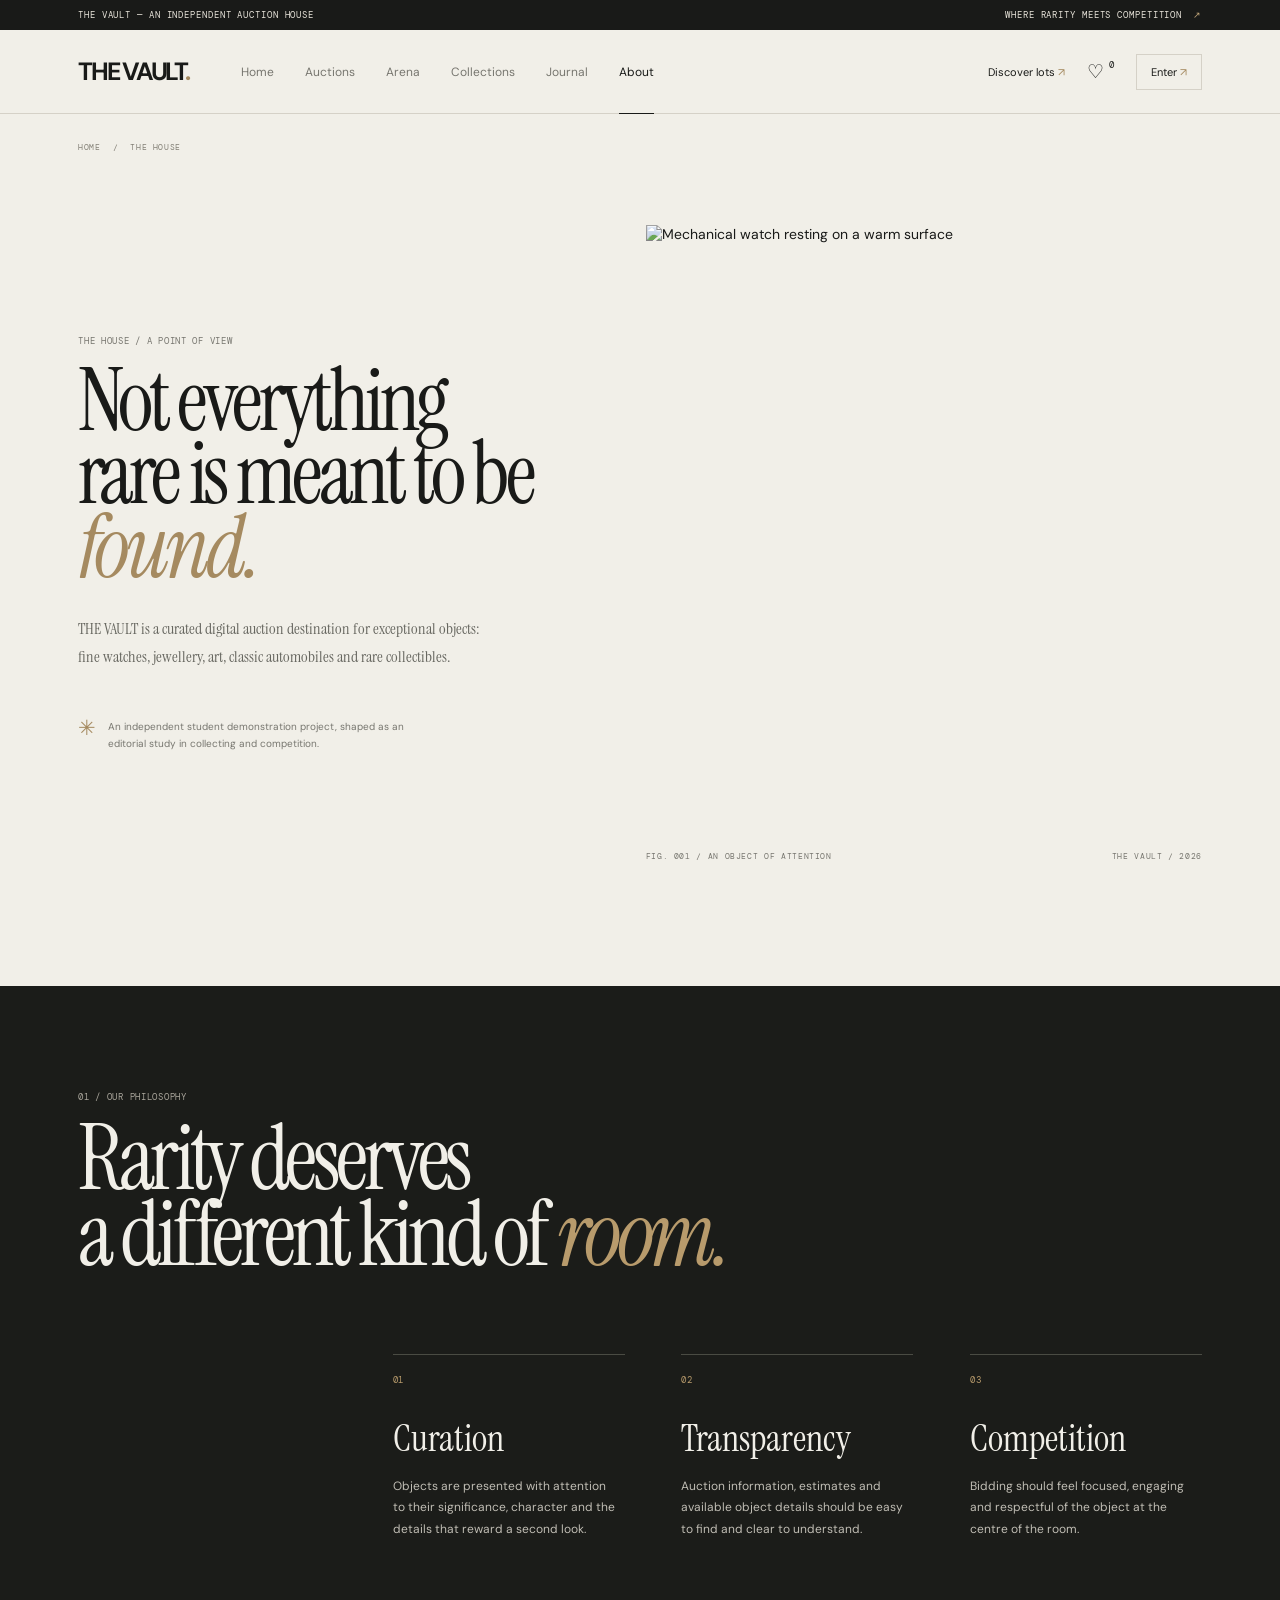
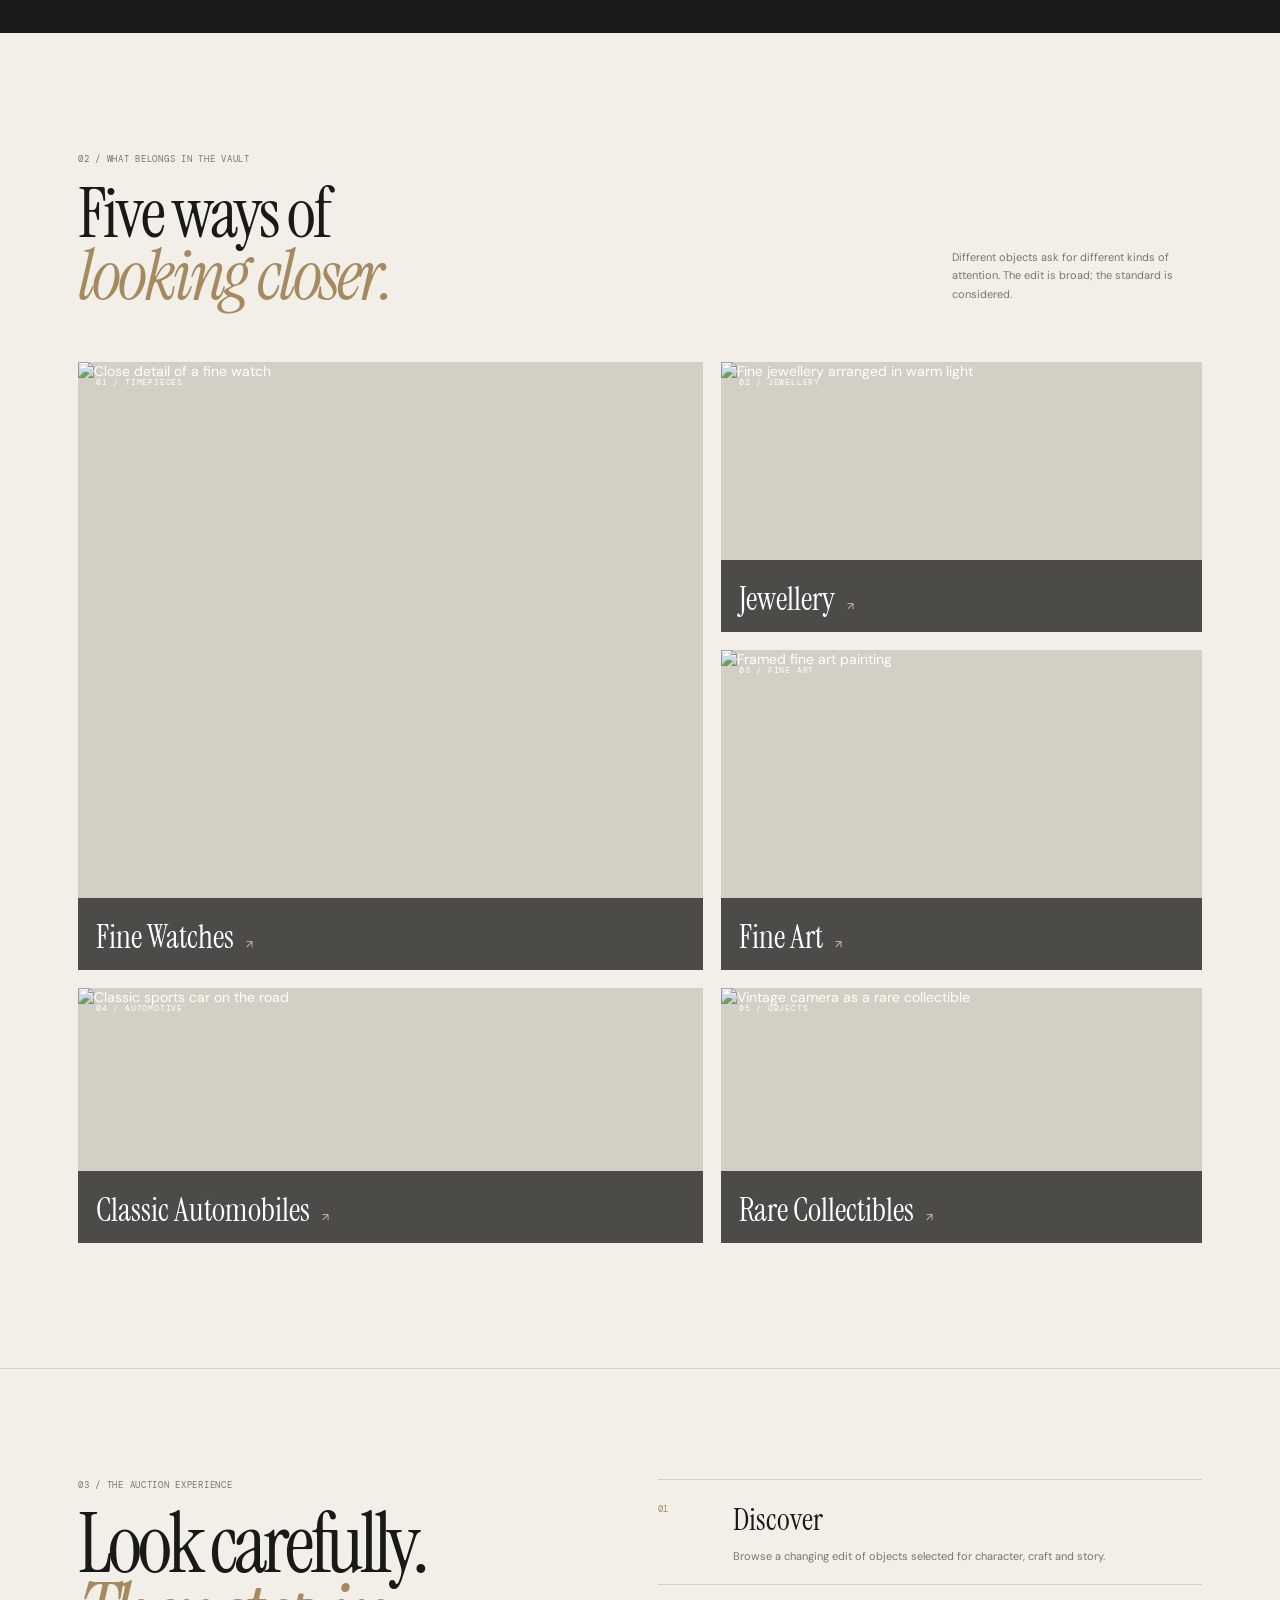
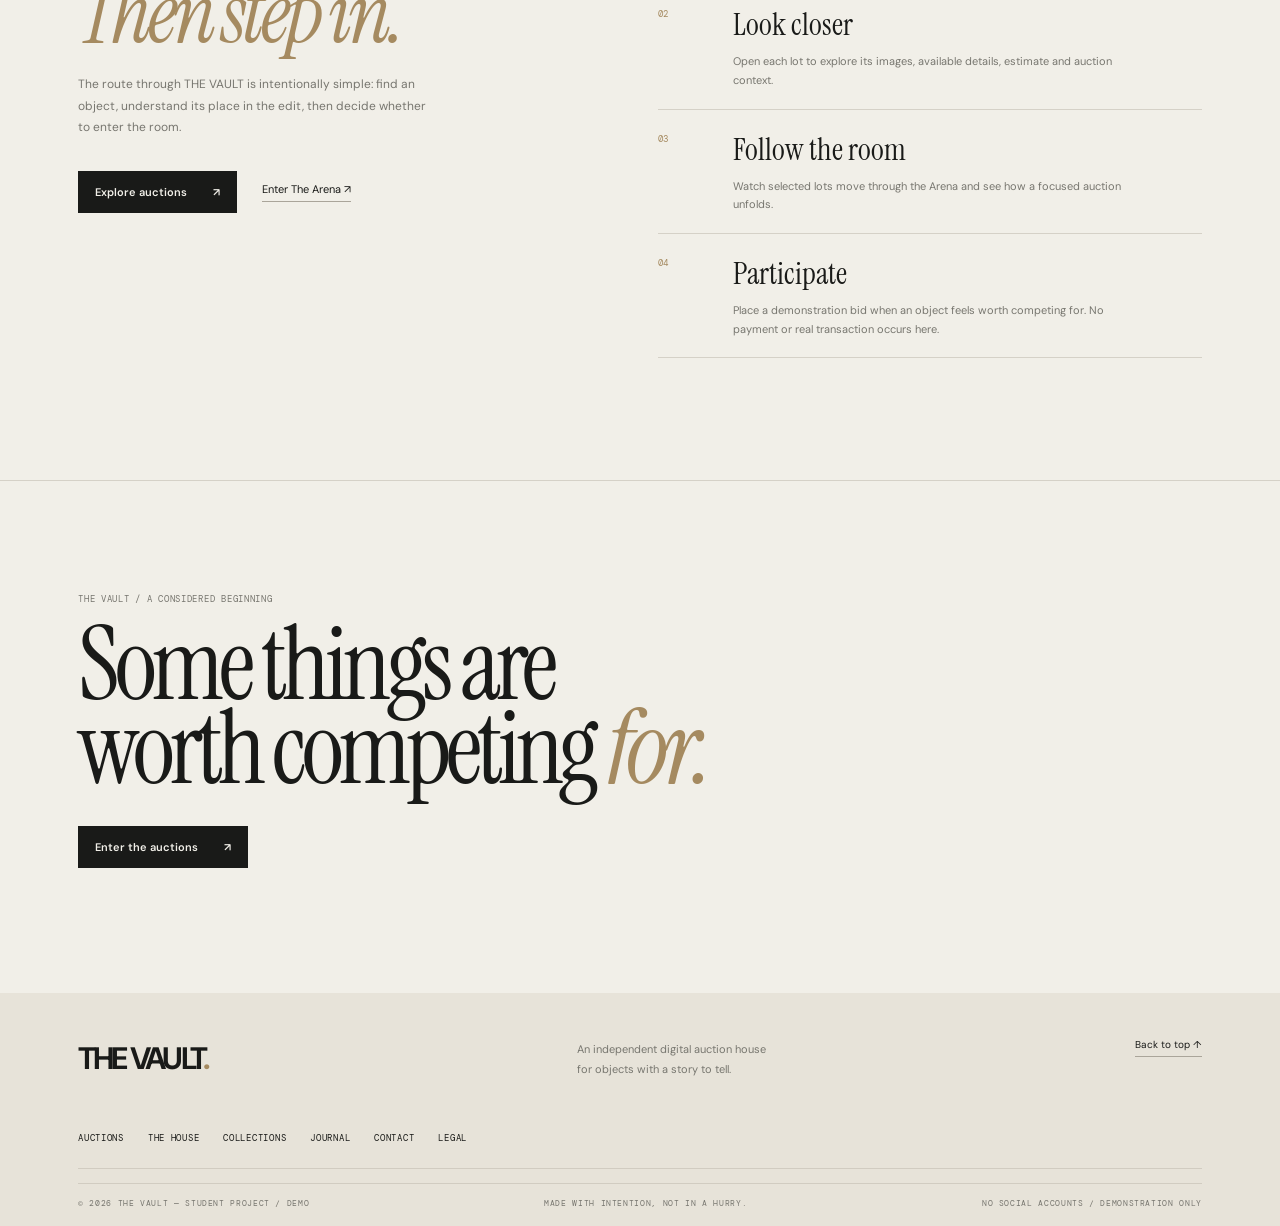
==== about.html @ ce463769 "fix: resolve liquid trail visibility, replace linear gradient with molten tangent hulls, remove rest" ====
<!doctype html>
<html lang="en">
<head>
  <meta charset="utf-8">
  <meta name="viewport" content="width=device-width, initial-scale=1">
  <meta name="theme-color" content="#f1efe8">
  <meta name="description" content="The House — the philosophy behind THE VAULT.">
  <title>The House — THE VAULT</title>
  <link rel="preconnect" href="https://fonts.googleapis.com">
  <link rel="preconnect" href="https://fonts.gstatic.com" crossorigin>
  <link href="https://fonts.googleapis.com/css2?family=DM+Mono:wght@400;500&family=DM+Sans:wght@400;500;600;700&family=Instrument+Serif:ital@0;1&display=swap" rel="stylesheet">
  <link rel="stylesheet" href="styles.css">
  <link rel="stylesheet" href="cursor-loader.css?v=2">
  <script defer src="cursor-loader.js?v=2"></script>
  <script defer src="https://cdn.jsdelivr.net/npm/@supabase/supabase-js@2.49.4/dist/umd/supabase.min.js"></script>
  <script defer src="supabase-config.js"></script>
  <script defer src="supabase-client.js"></script>
  <script defer src="app.js"></script>
</head>
<body data-page="about">
  <div class="announcement">
    <span>THE VAULT — AN INDEPENDENT AUCTION HOUSE</span>
    <span>WHERE RARITY MEETS COMPETITION <i>↗</i></span>
  </div>

  <header class="site-header">
    <a class="wordmark" href="index.html" aria-label="The Vault home">THE VAULT<span>.</span></a>
    <button class="mobile-menu-toggle" aria-label="Open navigation" aria-expanded="false">☰</button>
    <nav class="main-nav" aria-label="Main navigation">
      <a href="index.html">Home</a>
      <a href="explore.html">Auctions</a>
      <a href="arena.html">Arena</a>
      <a href="explore.html?category=Timepieces">Collections</a>
      <a href="journal.html">Journal</a>
      <a class="active" href="about.html">About</a>
    </nav>
    <div class="header-actions">
      <a class="text-link" href="explore.html">Discover lots <span>↗</span></a>
      <a class="icon-link watchlist-link" href="explore.html?saved=true" aria-label="Saved lots">♡ <span class="saved-count">0</span></a>
      <a class="account-link" href="#" data-demo-account>Enter <span>↗</span></a>
    </div>
  </header>

  <main class="about-main">
    <nav class="about-breadcrumb page-gutter" aria-label="Breadcrumb">
      <a href="index.html">HOME</a>
      <span>/</span>
      <span>THE HOUSE</span>
    </nav>

    <section class="about-introduction page-gutter">
      <div class="about-intro-copy">
        <p class="eyebrow">THE HOUSE / A POINT OF VIEW</p>
        <h1>Not everything rare is meant to be <em>found.</em></h1>
        <p class="about-lead">THE VAULT is a curated digital auction destination for exceptional objects: fine watches, jewellery, art, classic automobiles and rare collectibles.</p>
        <p class="about-small-note"><span>✳</span> An independent student demonstration project, shaped as an editorial study in collecting and competition.</p>
      </div>
      <figure class="about-intro-figure">
        <img src="https://images.unsplash.com/photo-1524592094714-0f0654e20314?auto=format&fit=crop&w=1400&q=88" alt="Mechanical watch resting on a warm surface">
        <figcaption>
          <span>FIG. 001 / AN OBJECT OF ATTENTION</span>
          <span>THE VAULT / 2026</span>
        </figcaption>
      </figure>
    </section>

    <section class="about-philosophy">
      <div class="about-philosophy-inner page-gutter">
        <p class="eyebrow light-eyebrow">01 / OUR PHILOSOPHY</p>
        <h2>Rarity deserves<br>a different kind of <em>room.</em></h2>
        <div class="about-principles">
          <article>
            <span>01</span>
            <h3>Curation</h3>
            <p>Objects are presented with attention to their significance, character and the details that reward a second look.</p>
          </article>
          <article>
            <span>02</span>
            <h3>Transparency</h3>
            <p>Auction information, estimates and available object details should be easy to find and clear to understand.</p>
          </article>
          <article>
            <span>03</span>
            <h3>Competition</h3>
            <p>Bidding should feel focused, engaging and respectful of the object at the centre of the room.</p>
          </article>
        </div>
      </div>
    </section>

    <section class="about-categories page-gutter">
      <div class="about-section-heading">
        <div>
          <p class="eyebrow">02 / WHAT BELONGS IN THE VAULT</p>
          <h2>Five ways of<br><em>looking closer.</em></h2>
        </div>
        <p>Different objects ask for different kinds of attention. The edit is broad; the standard is considered.</p>
      </div>
      <div class="about-category-grid">
        <a class="about-category about-category-watch" href="explore.html?category=Timepieces">
          <img src="https://images.unsplash.com/photo-1523170335258-f5ed11844a49?auto=format&fit=crop&w=1100&q=86" alt="Close detail of a fine watch">
          <span>01 / TIMEPIECES</span>
          <strong>Fine Watches <b>↗</b></strong>
        </a>
        <a class="about-category about-category-jewel" href="explore.html?category=Jewellery">
          <img src="https://images.unsplash.com/photo-1617038220319-276d3cfab638?auto=format&fit=crop&w=900&q=86" alt="Fine jewellery arranged in warm light">
          <span>02 / JEWELLERY</span>
          <strong>Jewellery <b>↗</b></strong>
        </a>
        <a class="about-category about-category-art" href="explore.html?category=Fine%20Art">
          <img src="https://images.unsplash.com/photo-1579783902614-a3fb3927b6a5?auto=format&fit=crop&w=1100&q=86" alt="Framed fine art painting">
          <span>03 / FINE ART</span>
          <strong>Fine Art <b>↗</b></strong>
        </a>
        <a class="about-category about-category-car" href="explore.html?category=Automotive">
          <img src="https://images.unsplash.com/photo-1503376780353-7e6692767b70?auto=format&fit=crop&w=1200&q=86" alt="Classic sports car on the road">
          <span>04 / AUTOMOTIVE</span>
          <strong>Classic Automobiles <b>↗</b></strong>
        </a>
        <a class="about-category about-category-collectibles" href="explore.html">
          <img src="https://images.unsplash.com/photo-1516035069371-29a1b244cc32?auto=format&fit=crop&w=1000&q=86" alt="Vintage camera as a rare collectible">
          <span>05 / OBJECTS</span>
          <strong>Rare Collectibles <b>↗</b></strong>
        </a>
      </div>
    </section>

    <section class="about-experience page-gutter">
      <div class="about-experience-intro">
        <p class="eyebrow">03 / THE AUCTION EXPERIENCE</p>
        <h2>Look carefully.<br><em>Then step in.</em></h2>
        <p>The route through THE VAULT is intentionally simple: find an object, understand its place in the edit, then decide whether to enter the room.</p>
        <div class="about-experience-links">
          <a class="button button-dark" href="explore.html">Explore auctions <span>↗</span></a>
          <a class="underlined-link" href="arena.html">Enter The Arena ↗</a>
        </div>
      </div>
      <div class="about-steps">
        <article>
          <span>01</span>
          <div>
            <h3>Discover</h3>
            <p>Browse a changing edit of objects selected for character, craft and story.</p>
          </div>
        </article>
        <article>
          <span>02</span>
          <div>
            <h3>Look closer</h3>
            <p>Open each lot to explore its images, available details, estimate and auction context.</p>
          </div>
        </article>
        <article>
          <span>03</span>
          <div>
            <h3>Follow the room</h3>
            <p>Watch selected lots move through the Arena and see how a focused auction unfolds.</p>
          </div>
        </article>
        <article>
          <span>04</span>
          <div>
            <h3>Participate</h3>
            <p>Place a demonstration bid when an object feels worth competing for. No payment or real transaction occurs here.</p>
          </div>
        </article>
      </div>
    </section>

    <section class="about-closing page-gutter">
      <p class="eyebrow">THE VAULT / A CONSIDERED BEGINNING</p>
      <h2>Some things are<br>worth competing <em>for.</em></h2>
      <a class="button button-dark" href="explore.html">Enter the auctions <span>↗</span></a>
    </section>
  </main>

  <footer class="site-footer page-gutter">
    <div class="footer-top">
      <a class="wordmark footer-wordmark" href="index.html">THE VAULT<span>.</span></a>
      <p>An independent digital auction house<br>for objects with a story to tell.</p>
      <a class="back-top" href="#top">Back to top ↑</a>
    </div>
    <div class="footer-links">
      <a href="explore.html">AUCTIONS</a>
      <a href="about.html">THE HOUSE</a>
      <a href="explore.html?category=Timepieces">COLLECTIONS</a>
      <a href="journal.html">JOURNAL</a>
      <a href="contact.html">CONTACT</a>
      <a href="#">LEGAL</a>
    </div>
    <div class="footer-bottom">
      <span>© 2026 THE VAULT — STUDENT PROJECT / DEMO</span>
      <span>MADE WITH INTENTION, NOT IN A HURRY.</span>
      <span>NO SOCIAL ACCOUNTS / DEMONSTRATION ONLY</span>
    </div>
  </footer>
</body>
</html>
---- styles.css ----
:root {
  --paper: #f1efe8;
  --paper-deep: #e8e4da;
  --ink: #191a18;
  --muted: #77766f;
  --line: #d5d1c7;
  --brass: #a58a60;
  --stone: #d6d0c4;
  --dark: #1b1c19;
  --serif: 'Instrument Serif',Georgia,serif;
  --sans: 'DM Sans',Arial,sans-serif;
  --mono: 'DM Mono',monospace;
  --gutter: clamp(22px,6.1vw,96px);
}

* {
  box-sizing: border-box;
}

html {
  scroll-behavior: smooth;
}

body {
  margin: 0;
  background: var(--paper);
  color: var(--ink);
  font-family: var(--sans);
  font-size: 14px;
  -webkit-font-smoothing: antialiased;
}

a {
  color: inherit;
  text-decoration: none;
}

button, input, select {
  font: inherit;
}

button {
  cursor: pointer;
}

.page-gutter {
  padding-left: var(--gutter);
  padding-right: var(--gutter);
}

.announcement {
  height: 30px;
  padding: 0 var(--gutter);
  display: flex;
  align-items: center;
  justify-content: space-between;
  background: var(--ink);
  color: #e8e4da;
  font: 9px var(--mono);
  letter-spacing: .1em;
}

.announcement i {
  font-style: normal;
  color: #c2a77a;
  margin-left: 5px;
}

.site-header {
  height: 84px;
  padding: 0 var(--gutter);
  display: flex;
  align-items: center;
  border-bottom: 1px solid var(--line);
  gap: 52px;
  position: relative;
  z-index: 5;
  background: var(--paper);
}

.wordmark {
  font-size: 25px;
  font-weight: 700;
  letter-spacing: -.09em;
  white-space: nowrap;
}

.wordmark span {
  color: var(--brass);
}

.main-nav {
  display: flex;
  gap: 31px;
  align-items: center;
  height: 100%;
  margin-right: auto;
}

.main-nav a {
  font-size: 12px;
  color: #77766f;
  position: relative;
}

.main-nav a:hover, .main-nav a.active {
  color: var(--ink);
}

.main-nav a.active:after {
  content: "";
  position: absolute;
  bottom: -34px;
  left: 0;
  width: 100%;
  height: 1px;
  background: var(--ink);
}

.header-actions {
  display: flex;
  align-items: center;
  gap: 22px;
  font-size: 11px;
}

.text-link span, .account-link span {
  color: var(--brass);
}

.icon-link {
  font-size: 19px;
  white-space: nowrap;
}

.saved-count {
  font: 9px var(--mono);
  vertical-align: top;
}

.account-link {
  padding: 10px 14px;
  border: 1px solid var(--line);
}

.mobile-menu-toggle {
  display: none;
  background: none;
  border: 0;
  font-size: 21px;
}

.eyebrow, .intro-meta, .hero-caption, .hero-bottom-rule, .image-index, .lot-number, .lot-category, .lot-card-foot, .department-number, .arena-topline, .arena-bottomline, .arena-visual-caption, .footer-bottom, .breadcrumb, .explore-note, .filter-chip, .results-line, .sort-select, .lot-estimate>span, .bid-panel-top, .current-bid-label, .bid-stats span, .bid-input-label, .bid-terms, .history-heading>span, .lot-facts span, .gallery-thumbs>span, .disclaimer {
  font: 9px var(--mono);
  letter-spacing: .08em;
}

.eyebrow {
  color: #77766f;
  margin: 0 0 18px;
}

.eyebrow-line {
  display: inline-block;
  width: 26px;
  height: 1px;
  background: var(--brass);
  vertical-align: middle;
  margin-right: 9px;
}

.home-intro {
  padding-top: 26px;
}

.intro-meta {
  display: flex;
  justify-content: space-between;
  color: #77766f;
  padding-bottom: 20px;
  border-bottom: 1px solid var(--line);
}

.hero-grid {
  display: grid;
  grid-template-columns: 1fr 1fr;
  gap: clamp(30px,7vw,112px);
  padding: 57px 5.5% 52px 4.5%;
  align-items: center;
}

.hero-copy {
  max-width: 520px;
}

.hero-copy h1, .explore-heading h1, .lot-sidebar h1 {
  font: normal clamp(64px,7.2vw,108px)/.86 var(--serif);
  letter-spacing: -.045em;
  margin: 0 0 29px;
}

.hero-copy h1 em, .section-heading h2 em, .manifesto-inner h2 em, .arena-content h2 em, .explore-heading h1 em, .lot-sidebar h1 em, .lot-story h2 em {
  font-weight: normal;
  color: var(--brass);
}

.hero-description {
  max-width: 360px;
  color: #676760;
  font-size: 14px;
  line-height: 1.8;
  margin: 0 0 27px;
}

.hero-ctas {
  display: flex;
  align-items: center;
  gap: 24px;
  flex-wrap: wrap;
}

.button {
  display: inline-flex;
  align-items: center;
  justify-content: space-between;
  gap: 26px;
  padding: 14px 17px;
  border: 0;
  font-size: 11px;
  font-weight: 600;
  transition: background .2s,transform .2s;
}

.button:hover {
  transform: translateY(-2px);
}

.button-dark {
  background: var(--ink);
  color: var(--paper);
}

.button-dark:hover {
  background: #343630;
}

.button-light {
  background: var(--paper);
  color: var(--ink);
}

.button-brass {
  background: var(--brass);
  color: #fff;
}

.button-brass:hover {
  background: #8f754e;
}

.underlined-link {
  font-size: 11px;
  border-bottom: 1px solid #aaa59a;
  padding-bottom: 5px;
}

.hero-footnote {
  display: flex;
  gap: 12px;
  align-items: center;
  margin-top: 70px;
  font-size: 10px;
  line-height: 1.6;
  color: #77766f;
}

.asterisk {
  font-size: 26px;
  color: var(--brass);
}

.hero-artwork {
  position: relative;
  max-width: 480px;
  margin-left: auto;
  width: 100%;
}

.hero-image-wrap {
  height: clamp(380px,43vw,590px);
  position: relative;
  background: #d4cfc3;
  overflow: hidden;
}

.hero-image-wrap img {
  width: 100%;
  height: 100%;
  object-fit: cover;
  object-position: center 53%;
  filter: saturate(.76);
}

.image-index {
  position: absolute;
  left: 15px;
  top: 15px;
  background: var(--paper);
  padding: 8px 10px;
}

.hero-caption {
  display: flex;
  justify-content: space-between;
  padding-top: 12px;
  color: #77766f;
}

.hero-side-note {
  position: absolute;
  right: -36px;
  top: 40%;
  writing-mode: vertical-rl;
  transform: rotate(180deg);
  font: 8px var(--mono);
  letter-spacing: .12em;
  color: #858279;
}

.hero-bottom-rule {
  border-top: 1px solid var(--line);
  padding: 13px 0 17px;
  display: flex;
  justify-content: space-between;
  color: #77766f;
}

.ticker {
  background: #e6e2d8;
  overflow: hidden;
  height: 48px;
  display: flex;
  align-items: center;
  border-top: 1px solid #ded9ce;
  border-bottom: 1px solid #ded9ce;
}

.ticker-track {
  display: flex;
  align-items: center;
  justify-content: space-around;
  gap: 38px;
  min-width: 100%;
  white-space: nowrap;
  font: 10px var(--mono);
  letter-spacing: .13em;
}

.ticker-track b {
  color: var(--brass);
  font-weight: 400;
}

.selected-section {
  padding-top: 112px;
  padding-bottom: 125px;
}

.section-heading {
  display: flex;
  align-items: end;
  justify-content: space-between;
  gap: 30px;
}

.section-heading h2, .departments-section h2, .journal-section h2 {
  font: normal clamp(45px,5vw,68px)/.95 var(--serif);
  letter-spacing: -.035em;
  margin: 0;
}

.section-heading .underlined-link {
  margin-bottom: 8px;
}

.section-intro {
  color: #77766f;
  line-height: 1.7;
  margin: 20px 0 45px;
  max-width: 420px;
}

.selected-grid {
  display: grid;
  grid-template-columns: 1.12fr .88fr;
  column-gap: 8%;
  row-gap: 65px;
  align-items: start;
}

.lot-card {
  min-width: 0;
}

.lot-card-large {
  grid-row: span 2;
}

.lot-image {
  display: block;
  position: relative;
  overflow: hidden;
  background: #ddd8ce;
}

.lot-image img {
  display: block;
  width: 100%;
  height: 100%;
  aspect-ratio: 1.32/1;
  object-fit: cover;
  filter: saturate(.79);
  transition: transform .55s cubic-bezier(.2,.7,.2,1);
}

.lot-card-large .lot-image img {
  aspect-ratio: 1.08/1;
}

.lot-card .tall-image img {
  aspect-ratio: 1.35/1;
}

.lot-image:hover img {
  transform: scale(1.035);
}

.lot-number {
  position: absolute;
  top: 14px;
  left: 14px;
  background: var(--paper);
  padding: 8px 10px;
}

.lot-save {
  position: absolute;
  right: 14px;
  top: 12px;
  color: var(--ink);
  background: var(--paper);
  border: 0;
  width: 31px;
  height: 31px;
  display: grid;
  place-items: center;
  font-size: 19px;
  cursor: pointer;
}

.lot-save.saved, .save-detail.saved {
  color: #9c654f;
}

.lot-info {
  display: flex;
  justify-content: space-between;
  gap: 14px;
  padding-top: 17px;
}

.lot-category {
  color: #807e75;
  margin: 0 0 8px;
}

.lot-info h3 {
  font: normal clamp(23px,2.5vw,31px)/1 var(--serif);
  margin: 0;
}

.lot-price {
  text-align: right;
  white-space: nowrap;
  align-self: end;
}

.lot-price span {
  display: block;
  font: 9px var(--mono);
  color: #817e75;
  margin-bottom: 6px;
}

.lot-price strong {
  font-size: 13px;
  font-weight: 600;
}

.lot-card-foot {
  display: flex;
  justify-content: space-between;
  border-top: 1px solid var(--line);
  padding-top: 12px;
  margin-top: 16px;
  color: #77766f;
  font-size: 8px;
}

.lot-card-foot a {
  color: var(--ink);
}

.offset-card {
  margin-top: 6px;
}

.manifesto-section {
  background: var(--dark);
  color: var(--paper);
  padding: 100px 0 85px;
}

.manifesto-inner {
  max-width: 100%;
}

.light-eyebrow {
  color: #aaa69c;
}

.manifesto-inner h2 {
  font: normal clamp(62px,8.4vw,118px)/.83 var(--serif);
  letter-spacing: -.04em;
  margin: 0;
}

.manifesto-inner h2 em {
  color: #b89b6c;
}

.manifesto-bottom {
  display: flex;
  justify-content: space-between;
  align-items: end;
  margin-top: 65px;
  padding-left: 38%;
  gap: 40px;
}

.manifesto-bottom p {
  max-width: 390px;
  color: #c0bdb4;
  font-size: 13px;
  line-height: 1.8;
  margin: 0;
}

.manifesto-bottom span {
  font: 8px var(--mono);
  color: #89877f;
  letter-spacing: .1em;
}

.departments-section {
  padding-top: 115px;
  padding-bottom: 120px;
}

.heading-aside {
  font-size: 11px;
  line-height: 1.7;
  color: #77766f;
}

.department-grid {
  display: grid;
  grid-template-columns: 1.2fr .8fr;
  gap: 18px;
  margin-top: 44px;
}

.department {
  height: 300px;
  position: relative;
  display: block;
  overflow: hidden;
  background: #d4cfc4;
}

.department-wide {
  height: 385px;
}

.department img {
  width: 100%;
  height: 100%;
  object-fit: cover;
  filter: saturate(.68);
  transition: transform .5s;
}

.department:hover img {
  transform: scale(1.04);
}

.department:after {
  content: "";
  position: absolute;
  inset: 45% 0 0;
  background: linear-gradient(transparent,rgba(0,0,0,.48));
}

.department-number {
  position: absolute;
  z-index: 1;
  top: 15px;
  left: 17px;
  color: #fff;
}

.department-label {
  position: absolute;
  z-index: 1;
  bottom: 17px;
  left: 19px;
  color: white;
  font: normal 34px var(--serif);
}

.department-label b {
  font: 14px var(--sans);
  margin-left: 10px;
}

.arena-banner {
  padding-bottom: 115px;
}

.arena-panel {
  background: #1b1c19;
  color: var(--paper);
  padding: 25px 4.5% 18px;
}

.arena-topline, .arena-bottomline {
  display: flex;
  justify-content: space-between;
  color: #b7b3a9;
  font-size: 8px;
}

.live-dot {
  display: inline-block;
  width: 6px;
  height: 6px;
  border-radius: 50%;
  background: #8eaa82;
  margin-right: 7px;
  vertical-align: 1px;
  box-shadow: 0 0 0 3px rgba(142,170,130,.12);
}

.arena-content {
  display: grid;
  grid-template-columns: .85fr 1.15fr;
  gap: 8%;
  align-items: center;
  padding: 58px 4% 52px;
}

.arena-content h2 {
  font: normal clamp(62px,7.4vw,100px)/.82 var(--serif);
  margin: 0 0 20px;
}

.arena-content h2 em {
  color: #b89b6c;
}

.arena-content p:not(.eyebrow) {
  color: #bdb9b0;
  max-width: 300px;
  font-size: 12px;
  line-height: 1.8;
  margin-bottom: 25px;
}

.arena-visual {
  max-width: 470px;
  margin-left: auto;
  width: 100%;
}

.arena-visual img {
  width: 100%;
  height: 340px;
  object-fit: cover;
  filter: saturate(.65);
}

.arena-visual-caption {
  display: flex;
  justify-content: space-between;
  color: #aaa69c;
  padding-top: 10px;
}

.arena-bottomline {
  border-top: 1px solid #41413b;
  padding-top: 14px;
}

.journal-section {
  padding-bottom: 120px;
}

.journal-grid {
  display: grid;
  grid-template-columns: 1.1fr .9fr;
  gap: 8%;
  margin-top: 43px;
}

.journal-card img {
  width: 100%;
  height: 270px;
  object-fit: cover;
  filter: saturate(.65);
}

.journal-card h3 {
  font: normal 31px/1.08 var(--serif);
  max-width: 390px;
  margin: 0 0 17px;
}

.journal-card>a {
  font-size: 10px;
  border-bottom: 1px solid var(--line);
  padding-bottom: 5px;
}

.journal-card-text {
  background: #e6e2d8;
  padding: 35px;
  display: flex;
  flex-direction: column;
  justify-content: space-between;
  min-height: 270px;
}

.journal-card-text h3 {
  font: normal clamp(28px,3.4vw,43px)/1.05 var(--serif);
  max-width: 450px;
}

.journal-card-text>span {
  font: 8px var(--mono);
  color: #77766f;
  letter-spacing: .1em;
}

.site-footer {
  background: #e7e3d9;
  padding-top: 45px;
  padding-bottom: 18px;
}

.footer-top {
  display: flex;
  align-items: start;
  justify-content: space-between;
  padding-bottom: 50px;
}

.footer-wordmark {
  font-size: 31px;
}

.footer-top p {
  font-size: 11px;
  line-height: 1.8;
  color: #77766f;
  margin: 2px 0;
}

.back-top {
  font-size: 10px;
  border-bottom: 1px solid #aaa59a;
  padding-bottom: 5px;
}

.footer-bottom {
  border-top: 1px solid #d1ccc1;
  padding-top: 14px;
  display: flex;
  justify-content: space-between;
  color: #77766f;
  font-size: 8px;
}

.footer-bottom a {
  color: var(--ink);
}

/* Explore page */
.explore-main {
  padding-top: 28px;
  padding-bottom: 110px;
}

.breadcrumb {
  display: flex;
  gap: 12px;
  color: #827f75;
  font-size: 8px;
}

.breadcrumb a:hover {
  color: var(--ink);
}

.explore-heading {
  display: flex;
  justify-content: space-between;
  align-items: end;
  padding: 65px 4% 54px;
}

.explore-heading h1 {
  font-size: clamp(58px,7vw,93px);
  margin: 0 0 22px;
}

.explore-heading .section-intro {
  margin: 0;
  max-width: 430px;
}

.explore-note {
  display: flex;
  flex-direction: column;
  align-items: end;
  gap: 7px;
  color: #77766f;
}

.explore-note strong {
  font: normal 54px var(--serif);
  color: var(--ink);
}

.filter-bar {
  border-top: 1px solid var(--line);
  border-bottom: 1px solid var(--line);
  padding: 15px 0;
  display: flex;
  justify-content: space-between;
  align-items: center;
  gap: 20px;
  flex-wrap: wrap;
}

.filter-categories {
  display: flex;
  gap: 7px;
  flex-wrap: wrap;
}

.filter-chip {
  background: transparent;
  border: 1px solid transparent;
  color: #77766f;
  padding: 9px 11px;
  font: 10px var(--sans);
  letter-spacing: 0;
}

.filter-chip:hover, .filter-chip.active {
  background: #e6e2d8;
  border-color: #d5d0c5;
  color: var(--ink);
}

.filter-chip span {
  font: 8px var(--mono);
  margin-left: 5px;
  color: #8f8b80;
}

.filter-tools {
  display: flex;
  gap: 18px;
  align-items: center;
}

.search-box {
  display: flex;
  align-items: center;
  gap: 8px;
  border-bottom: 1px solid #aaa59a;
  padding: 7px 0;
}

.search-box span {
  font-size: 19px;
}

.search-box input {
  width: 155px;
  background: transparent;
  border: 0;
  outline: 0;
  font-size: 10px;
  color: var(--ink);
}

.sort-select {
  display: flex;
  gap: 8px;
  align-items: center;
  color: #77766f;
}

.sort-select select {
  border: 0;
  background: transparent;
  color: var(--ink);
  font: 10px var(--sans);
  outline: 0;
}

.results-line {
  display: flex;
  justify-content: space-between;
  color: #858177;
  font-size: 8px;
  padding: 18px 0 23px;
}

.explore-grid {
  display: grid;
  grid-template-columns: repeat(3,minmax(0,1fr));
  gap: 43px 22px;
}

.explore-grid .lot-image img {
  aspect-ratio: 1.13/1;
}

.explore-grid .lot-info {
  display: block;
}

.explore-grid .lot-info>div:last-child {
  display: flex;
  justify-content: space-between;
  align-items: end;
  margin-top: 14px;
}

.explore-grid .lot-price {
  text-align: left;
}

.explore-grid .lot-info h3 {
  font-size: 27px;
}

.explore-grid .lot-card-foot {
  margin-top: 13px;
}

.empty-state {
  text-align: center;
  padding: 90px 20px;
}

.empty-state>span {
  font-size: 32px;
  color: var(--brass);
}

.empty-state h2 {
  font: normal 38px var(--serif);
}

.empty-state p {
  color: #77766f;
  margin-bottom: 25px;
}

.explore-note-band {
  margin-top: 85px;
  padding: 25px 0;
  border-top: 1px solid var(--line);
  border-bottom: 1px solid var(--line);
  display: grid;
  grid-template-columns: 1fr 2fr;
  gap: 30px;
}

.explore-note-band p {
  max-width: 650px;
  color: #77766f;
  font-size: 11px;
  line-height: 1.8;
  margin: 0;
}

/* Lot detail */
.lot-main {
  padding-top: 28px;
  padding-bottom: 110px;
}

.lot-detail-grid {
  display: grid;
  grid-template-columns: minmax(0,1.15fr) minmax(350px,.85fr);
  gap: 8%;
  padding: 52px 3.5% 0;
}

.lot-main-image {
  height: clamp(450px,54vw,700px);
  position: relative;
  background: #ddd8ce;
  overflow: hidden;
}

.lot-main-image img {
  height: 100%;
  width: 100%;
  object-fit: cover;
  filter: saturate(.72);
}

.gallery-stamp {
  position: absolute;
  left: 16px;
  bottom: 16px;
  background: var(--paper);
  padding: 9px 11px;
  font: 8px var(--mono);
  letter-spacing: .1em;
}

.gallery-thumbs {
  display: flex;
  gap: 9px;
  align-items: center;
  padding-top: 12px;
}

.thumb {
  width: 67px;
  height: 67px;
  padding: 0;
  border: 1px solid transparent;
  background: none;
  opacity: .65;
}

.thumb.active {
  border-color: var(--brass);
  opacity: 1;
}

.thumb img {
  width: 100%;
  height: 100%;
  object-fit: cover;
}

.gallery-thumbs>span {
  margin-left: auto;
  color: #88847a;
  font-size: 8px;
}

.lot-story {
  padding: 65px 8% 0 3%;
}

.lot-story h2 {
  font: normal 49px var(--serif);
  margin: 0 0 17px;
}

.lot-story>p:not(.eyebrow):not(.disclaimer) {
  font: 16px/1.8 var(--serif);
  max-width: 500px;
  color: #55554e;
}

.disclaimer {
  display: block;
  font-size: 8px;
  line-height: 1.7;
  color: #8a867c;
  margin-top: 25px;
  max-width: 480px;
  letter-spacing: .02em;
}

.lot-sidebar {
  padding-top: 5px;
}

.lot-sidebar-top {
  display: flex;
  justify-content: space-between;
  align-items: center;
}

.lot-sidebar-top .eyebrow {
  margin: 0;
}

.save-detail {
  background: none;
  border: 0;
  color: #77766f;
  font-size: 19px;
}

.save-detail span {
  font: 10px var(--sans);
  vertical-align: 2px;
  margin-left: 3px;
}

.lot-sidebar h1 {
  font-size: clamp(48px,5.3vw,72px);
  margin: 32px 0 15px;
  line-height: .88;
}

.lot-subtitle {
  color: #77766f;
  font: 15px/1.6 var(--serif);
  max-width: 380px;
  margin-bottom: 26px;
}

.lot-estimate {
  border-top: 1px solid var(--line);
  border-bottom: 1px solid var(--line);
  padding: 14px 0;
  display: flex;
  justify-content: space-between;
  align-items: center;
}

.lot-estimate>span {
  color: #77766f;
}

.lot-estimate strong {
  font-size: 12px;
  font-weight: 600;
}

.bid-panel {
  background: var(--dark);
  color: var(--paper);
  padding: 22px;
  margin-top: 20px;
}

.bid-panel-top {
  display: flex;
  justify-content: space-between;
  color: #c3beb2;
  padding-bottom: 25px;
  border-bottom: 1px solid #41413b;
}

.current-bid-label {
  color: #b5b0a5;
  margin-top: 22px;
}

.current-bid {
  font: normal 49px var(--serif);
  color: #d2b98d;
  margin: 4px 0 17px;
}

.bid-stats {
  display: grid;
  grid-template-columns: 1fr 1fr;
  border-top: 1px solid #41413b;
  border-bottom: 1px solid #41413b;
  padding: 13px 0;
  margin-bottom: 19px;
}

.bid-stats>div {
  display: flex;
  flex-direction: column;
  gap: 6px;
}

.bid-stats>div+div {
  border-left: 1px solid #41413b;
  padding-left: 17px;
}

.bid-stats span {
  color: #9f9b91;
  font-size: 8px;
}

.bid-stats strong {
  font: normal 20px var(--serif);
}

.bid-input-label {
  display: flex;
  justify-content: space-between;
  color: #b9b4a9;
  font-size: 8px;
  margin-bottom: 8px;
}

.bid-input-wrap {
  display: flex;
  align-items: center;
  background: #282923;
  border: 1px solid #4c4b42;
  padding: 0 12px;
  height: 46px;
  margin-bottom: 10px;
}

.bid-input-wrap>span {
  color: #c5b18c;
  font: 15px var(--serif);
}

.bid-input-wrap input {
  width: 100%;
  border: 0;
  outline: 0;
  background: transparent;
  color: var(--paper);
  padding: 0 9px;
  font: 16px var(--sans);
}

.bid-button {
  width: 100%;
  height: 46px;
}

.bid-feedback {
  font-size: 9px;
  line-height: 1.6;
  color: #c3beb2;
  margin: 11px 0 0;
}

.bid-feedback.success {
  color: #b9d0a9;
}

.bid-feedback.error {
  color: #e1a89a;
}

.bid-terms {
  font: 8px/1.6 var(--sans);
  letter-spacing: 0;
  color: #8f8d84;
  margin: 10px 0 0;
}

.bid-history {
  padding-top: 27px;
}

.history-heading {
  display: flex;
  justify-content: space-between;
  align-items: center;
  border-bottom: 1px solid var(--line);
  padding-bottom: 12px;
}

.history-heading h3 {
  font: normal 24px var(--serif);
  margin: 0;
}

.history-heading>span {
  color: #858177;
  font-size: 8px;
}

.history-row {
  display: flex;
  justify-content: space-between;
  align-items: center;
  padding: 12px 0;
  border-bottom: 1px solid var(--line);
}

.history-row>span {
  display: flex;
  flex-direction: column;
  gap: 4px;
}

.history-row b {
  font-size: 10px;
  font-weight: 500;
}

.history-row small {
  font: 8px var(--mono);
  color: #858177;
}

.history-row strong {
  font-size: 11px;
  font-weight: 600;
}

.lot-facts {
  border-top: 1px solid var(--line);
  margin-top: 25px;
  padding-top: 18px;
  display: grid;
  grid-template-columns: 1fr 1fr;
  gap: 17px;
}

.lot-facts>div {
  display: flex;
  flex-direction: column;
  gap: 7px;
}

.lot-facts span {
  font-size: 8px;
  color: #858177;
}

.lot-facts strong {
  font-size: 10px;
  font-weight: 500;
}

@media(max-width:900px) {
  .site-header {
    gap: 25px;
  }
  .main-nav {
    gap: 18px;
  }
  .header-actions {
    gap: 13px;
  }
  .hero-grid {
    padding-left: 0;
    padding-right: 0;
    gap: 5%;
  }
  .hero-side-note {
    right: -22px;
  }
  .selected-grid {
    gap: 45px;
  }
  .lot-detail-grid {
    gap: 5%;
    padding-left: 0;
    padding-right: 0;
  }
  .lot-sidebar h1 {
    font-size: 57px;
  }
  .explore-grid {
    grid-template-columns: repeat(2,minmax(0,1fr));
  }
}

@media(max-width:680px) {
  .announcement {
    font-size: 7px;
    padding: 0 17px;
  }
  .announcement span:last-child {
    display: none;
  }
  .site-header {
    height: 69px;
    padding: 0 20px;
    justify-content: space-between;
    gap: 12px;
  }
  .wordmark {
    font-size: 24px;
  }
  .mobile-menu-toggle {
    display: block;
    margin-left: auto;
  }
  .main-nav {
    display: none;
    position: absolute;
    top: 68px;
    left: 0;
    right: 0;
    background: var(--paper);
    height: auto;
    padding: 20px;
    flex-direction: column;
    align-items: flex-start;
    border-bottom: 1px solid var(--line);
    gap: 18px;
  }
  .main-nav.open {
    display: flex;
  }
  .main-nav a.active:after {
    display: none;
  }
  .header-actions {
    gap: 12px;
  }
  .header-actions .text-link, .header-actions .account-link {
    display: none;
  }
  .page-gutter {
    padding-left: 21px;
    padding-right: 21px;
  }
  .home-intro {
    padding-top: 20px;
  }
  .intro-meta {
    font-size: 7px;
  }
  .hero-grid {
    grid-template-columns: 1fr;
    padding: 43px 0 31px;
    gap: 35px;
  }
  .hero-copy h1 {
    font-size: 73px;
  }
  .hero-description {
    font-size: 13px;
  }
  .hero-footnote {
    margin-top: 36px;
  }
  .hero-artwork {
    max-width: none;
    width: calc(100% - 15px);
    margin: 0 0 0 auto;
  }
  .hero-image-wrap {
    height: 430px;
  }
  .hero-side-note {
    right: -14px;
  }
  .hero-bottom-rule {
    font-size: 7px;
  }
  .ticker-track {
    gap: 22px;
    font-size: 8px;
  }
  .selected-section, .departments-section {
    padding-top: 78px;
    padding-bottom: 82px;
  }
  .section-heading {
    align-items: start;
  }
  .section-heading h2, .departments-section h2, .journal-section h2 {
    font-size: 52px;
  }
  .section-heading>.underlined-link {
    font-size: 9px;
    margin-top: 28px;
    white-space: nowrap;
  }
  .section-intro {
    font-size: 12px;
    margin: 15px 0 29px;
  }
  .selected-grid {
    grid-template-columns: 1fr;
    gap: 42px;
  }
  .lot-card-large {
    grid-row: auto;
  }
  .lot-info h3 {
    font-size: 28px;
  }
  .lot-price strong {
    font-size: 12px;
  }
  .manifesto-section {
    padding: 75px 0 65px;
  }
  .manifesto-inner h2 {
    font-size: 76px;
  }
  .manifesto-bottom {
    padding-left: 0;
    margin-top: 40px;
    display: block;
  }
  .manifesto-bottom p {
    font-size: 12px;
  }
  .manifesto-bottom span {
    display: block;
    margin-top: 28px;
  }
  .heading-aside {
    font-size: 9px;
  }
  .department-grid {
    grid-template-columns: 1fr 1fr;
    gap: 10px;
    margin-top: 30px;
  }
  .department, .department-wide {
    height: 230px;
  }
  .department-label {
    font-size: 25px;
    left: 12px;
    bottom: 13px;
  }
  .department-number {
    left: 12px;
    top: 12px;
  }
  .arena-banner {
    padding-bottom: 78px;
  }
  .arena-panel {
    padding: 19px 16px 14px;
  }
  .arena-topline, .arena-bottomline {
    font-size: 6px;
  }
  .arena-content {
    grid-template-columns: 1fr;
    padding: 45px 4% 33px;
    gap: 30px;
  }
  .arena-content h2 {
    font-size: 76px;
  }
  .arena-visual {
    max-width: none;
  }
  .arena-visual img {
    height: 260px;
  }
  .journal-grid {
    grid-template-columns: 1fr;
    gap: 20px;
    margin-top: 30px;
  }
  .journal-card-text {
    min-height: 235px;
  }
  .journal-section {
    padding-bottom: 80px;
  }
  .footer-top {
    gap: 20px;
    flex-wrap: wrap;
    padding-bottom: 30px;
  }
  .footer-top p {
    order: 3;
    width: 100%;
  }
  .back-top {
    margin-left: auto;
  }
  .footer-bottom {
    gap: 12px;
    flex-direction: column;
    font-size: 7px;
  }
  .explore-main, .lot-main {
    padding-top: 20px;
    padding-bottom: 75px;
  }
  .explore-heading {
    padding: 48px 0 35px;
    display: block;
  }
  .explore-heading h1 {
    font-size: 67px;
  }
  .explore-heading .section-intro {
    font-size: 12px;
  }
  .explore-note {
    display: none;
  }
  .filter-bar {
    align-items: flex-start;
  }
  .filter-categories {
    gap: 2px;
  }
  .filter-chip {
    padding: 8px;
    font-size: 9px;
  }
  .filter-tools {
    width: 100%;
    justify-content: space-between;
  }
  .search-box {
    flex: 1;
  }
  .search-box input {
    width: 100%;
  }
  .results-line {
    font-size: 7px;
    gap: 10px;
  }
  .explore-grid {
    grid-template-columns: 1fr 1fr;
    gap: 30px 13px;
  }
  .explore-grid .lot-image img {
    aspect-ratio: .88/1;
  }
  .explore-grid .lot-info h3 {
    font-size: 22px;
  }
  .explore-grid .lot-info {
    padding-top: 12px;
  }
  .explore-grid .lot-info>div:last-child {
    display: block;
  }
  .explore-grid .lot-price {
    text-align: left;
    margin-top: 10px;
  }
  .explore-grid .lot-card-foot {
    font-size: 7px;
    gap: 5px;
  }
  .explore-note-band {
    grid-template-columns: 1fr;
    gap: 10px;
    margin-top: 60px;
  }
  .explore-note-band p {
    font-size: 10px;
  }
  .lot-detail-grid {
    grid-template-columns: 1fr;
    padding: 35px 0 0;
    gap: 45px;
  }
  .lot-main-image {
    height: 440px;
  }
  .lot-story {
    padding: 45px 2% 0;
  }
  .lot-story h2 {
    font-size: 43px;
  }
  .lot-sidebar h1 {
    font-size: 61px;
    margin-top: 25px;
  }
  .lot-subtitle {
    font-size: 14px;
  }
  .bid-panel {
    padding: 18px;
  }
  .current-bid {
    font-size: 44px;
  }
  .gallery-thumbs .thumb {
    width: 57px;
    height: 57px;
  }
  .gallery-thumbs>span {
    font-size: 6px;
  }
  .lot-facts {
    grid-template-columns: 1fr 1fr;
  }
}

/* Editorial catalogue treatment */
.explore-grid {
  grid-template-columns: repeat(12,minmax(0,1fr));
  gap: 66px 22px;
  align-items: start;
}

.editorial-lot {
  grid-column: span 4;
}

.editorial-lot-1 {
  grid-column: span 7;
}

.editorial-lot-2 {
  grid-column: span 5;
  margin-top: 92px;
}

.editorial-lot-3 {
  grid-column: span 5;
  margin-left: 12%;
}

.editorial-lot-4 {
  grid-column: span 4;
  margin-top: 38px;
}

.editorial-lot-5 {
  grid-column: span 3;
  margin-top: -20px;
}

.editorial-lot-6 {
  grid-column: span 5;
  margin-left: 14%;
}

.editorial-lot-7 {
  grid-column: span 7;
}

.editorial-lot-8 {
  grid-column: span 5;
  margin-top: 70px;
}

.editorial-lot .lot-image img {
  aspect-ratio: 1.12/1;
}

.editorial-lot-1 .lot-image img {
  aspect-ratio: 1.32/1;
}

.editorial-lot-2 .lot-image img {
  aspect-ratio: .78/1;
}

.editorial-lot-3 .lot-image img, .editorial-lot-6 .lot-image img {
  aspect-ratio: 1/1;
}

.editorial-lot-5 .lot-image img {
  aspect-ratio: .86/1;
}

.lot-status {
  position: absolute;
  left: 14px;
  bottom: 14px;
  background: var(--dark);
  color: var(--paper);
  padding: 8px 10px;
  font: 8px var(--mono);
  letter-spacing: .08em;
}

.lot-status.urgent {
  background: var(--brass);
}

.editorial-lot .lot-info {
  align-items: end;
}

.editorial-lot .lot-info h3 {
  max-width: 290px;
}

.editorial-lot-1 .lot-info h3 {
  font-size: 35px;
}

.lot-meta {
  display: flex;
  flex-wrap: wrap;
  gap: 8px 18px;
  border-top: 1px solid var(--line);
  padding-top: 10px;
  margin-top: 16px;
  color: #77766f;
  font: 8px var(--mono);
  letter-spacing: .04em;
}

.lot-meta span:last-child {
  margin-left: auto;
  text-align: right;
}

.editorial-lot .lot-card-foot {
  margin-top: 12px;
}

.saved-filter {
  border-color: var(--line);
}

.saved-filter.active {
  background: var(--ink);
  border-color: var(--ink);
  color: var(--paper);
}

@media(max-width:900px) {
  .explore-grid {
    grid-template-columns: repeat(6,minmax(0,1fr));
    gap: 48px 16px;
  }
  .editorial-lot, .editorial-lot-1, .editorial-lot-2, .editorial-lot-3, .editorial-lot-4, .editorial-lot-5, .editorial-lot-6, .editorial-lot-7, .editorial-lot-8 {
    grid-column: span 3;
    margin-left: 0;
    margin-top: 0;
  }
  .editorial-lot-1 {
    grid-column: span 4;
  }
  .editorial-lot-2 {
    grid-column: span 2;
  }
  .editorial-lot-1 .lot-info h3 {
    font-size: 30px;
  }
}

@media(max-width:680px) {
  .explore-grid {
    grid-template-columns: repeat(2,minmax(0,1fr));
    gap: 42px 13px;
  }
  .editorial-lot, .editorial-lot-1, .editorial-lot-2, .editorial-lot-3, .editorial-lot-4, .editorial-lot-5, .editorial-lot-6, .editorial-lot-7, .editorial-lot-8 {
    grid-column: span 1;
  }
  .editorial-lot-1 {
    grid-column: 1 / -1;
  }
  .editorial-lot-1 .lot-image img {
    aspect-ratio: 1.08/1;
  }
  .editorial-lot-2 .lot-image img {
    aspect-ratio: .82/1;
  }
  .editorial-lot .lot-info {
    display: block;
  }
  .editorial-lot .lot-info h3, .editorial-lot-1 .lot-info h3 {
    font-size: 23px;
  }
  .editorial-lot .lot-price {
    margin-top: 11px;
  }
  .lot-meta {
    display: block;
    line-height: 1.8;
  }
  .lot-meta span {
    display: block;
  }
  .lot-meta span:last-child {
    margin-left: 0;
    text-align: left;
  }
  .lot-status {
    font-size: 7px;
    bottom: 10px;
    left: 10px;
  }
}

/* Homepage art direction */
.vault-hero {
  padding-top: 26px;
}

.home-meta {
  display: flex;
  justify-content: space-between;
  padding-bottom: 20px;
  border-bottom: 1px solid var(--line);
  font: 9px var(--mono);
  letter-spacing: .08em;
  color: #77766f;
}

.vault-hero-grid {
  display: grid;
  grid-template-columns: 1fr .95fr;
  gap: clamp(42px,8vw,130px);
  align-items: center;
  padding: 70px 4.5% 58px;
}

.vault-hero-copy {
  max-width: 570px;
}

.vault-hero-copy h1 {
  font: normal clamp(67px,7.8vw,116px)/.82 var(--serif);
  letter-spacing: -.05em;
  margin: 0 0 30px;
}

.vault-hero-copy h1 em, .featured-copy h3 em, .home-section-heading h2 em, .house-grid h2 em, .closing-cta h2 em {
  font-weight: normal;
  color: var(--brass);
}

.vault-hero-description {
  max-width: 390px;
  color: #676760;
  font-size: 15px;
  line-height: 1.75;
  margin: 0 0 28px;
}

.vault-hero-note {
  display: flex;
  gap: 12px;
  align-items: center;
  margin-top: 68px;
  color: #77766f;
  font-size: 10px;
  line-height: 1.6;
}

.vault-hero-visual {
  position: relative;
  max-width: 560px;
  width: 100%;
  margin-left: auto;
}

.hero-object {
  display: block;
  position: relative;
  height: clamp(430px,48vw,650px);
  overflow: hidden;
  background: #d4cfc3;
}

.hero-object img {
  width: 100%;
  height: 100%;
  object-fit: cover;
  object-position: center;
  filter: saturate(.7);
}

.hero-object-index {
  position: absolute;
  top: 15px;
  left: 15px;
  padding: 8px 10px;
  background: var(--paper);
  font: 9px var(--mono);
  letter-spacing: .08em;
}

.hero-object-caption {
  display: flex;
  justify-content: space-between;
  padding-top: 12px;
  color: #77766f;
  font: 9px var(--mono);
  letter-spacing: .08em;
}

.hero-object-note {
  position: absolute;
  right: -42px;
  top: 44%;
  writing-mode: vertical-rl;
  transform: rotate(180deg);
  font: 8px var(--mono);
  letter-spacing: .12em;
  color: #858279;
}

.home-rule {
  display: flex;
  justify-content: space-between;
  border-top: 1px solid var(--line);
  padding: 13px 0 18px;
  color: #77766f;
  font: 9px var(--mono);
  letter-spacing: .08em;
}

.home-strip {
  height: 48px;
  display: flex;
  align-items: center;
  justify-content: center;
  gap: 38px;
  overflow: hidden;
  background: #e6e2d8;
  border-top: 1px solid #ded9ce;
  border-bottom: 1px solid #ded9ce;
  white-space: nowrap;
  color: #77766f;
  font: 10px var(--mono);
  letter-spacing: .13em;
}

.home-strip b {
  font-weight: 400;
  color: var(--brass);
}

.featured-auction, .collections-section, .live-edit {
  padding-top: 118px;
  padding-bottom: 125px;
}

.home-section-heading {
  display: flex;
  align-items: end;
  justify-content: space-between;
  gap: 30px;
}

.home-section-heading h2 {
  font: normal clamp(48px,5.4vw,76px)/.9 var(--serif);
  letter-spacing: -.04em;
  margin: 0;
}

.home-heading-note {
  font-size: 11px;
  line-height: 1.7;
  color: #77766f;
  margin: 0 0 8px;
}

.featured-auction-layout {
  display: grid;
  grid-template-columns: 1.15fr .85fr;
  gap: 8%;
  align-items: center;
  margin-top: 56px;
  padding: 0 4%;
}

.featured-image-wrap {
  position: relative;
  min-width: 0;
}

.featured-image-wrap>a {
  display: block;
  position: relative;
  overflow: hidden;
  background: #d9d4c9;
}

.featured-image-wrap img {
  display: block;
  width: 100%;
  aspect-ratio: 1.18/1;
  object-fit: cover;
  filter: saturate(.76);
  transition: transform .5s;
}

.featured-image-wrap>a:hover img {
  transform: scale(1.025);
}

.featured-save {
  right: 15px;
  top: 15px;
}

.featured-image-caption {
  display: block;
  padding-top: 11px;
  color: #77766f;
  font: 8px var(--mono);
  letter-spacing: .1em;
}

.featured-copy {
  min-width: 0;
}

.featured-topline {
  display: flex;
  justify-content: space-between;
  gap: 20px;
  align-items: center;
  border-bottom: 1px solid var(--line);
  padding-bottom: 15px;
}

.featured-status {
  white-space: nowrap;
  color: #77766f;
  font: 8px var(--mono);
  letter-spacing: .08em;
}

.featured-copy h3 {
  font: normal clamp(42px,4.7vw,68px)/.9 var(--serif);
  letter-spacing: -.04em;
  margin: 31px 0 17px;
}

.featured-copy>p {
  font: 15px/1.7 var(--serif);
  color: #676760;
  max-width: 390px;
  margin: 0 0 32px;
}

.featured-facts {
  border-top: 1px solid var(--line);
  border-bottom: 1px solid var(--line);
  display: grid;
  grid-template-columns: 1fr 1fr;
  gap: 18px;
  padding: 17px 0;
}

.featured-facts div {
  display: flex;
  flex-direction: column;
  gap: 7px;
}

.featured-facts div:last-child {
  grid-column: 1 / -1;
  border-top: 1px solid var(--line);
  padding-top: 14px;
}

.featured-facts span {
  color: #77766f;
  font: 8px var(--mono);
  letter-spacing: .08em;
}

.featured-facts strong {
  font-size: 13px;
  font-weight: 600;
}

.featured-foot {
  display: flex;
  justify-content: space-between;
  align-items: center;
  margin-top: 18px;
  color: #77766f;
  font: 9px var(--mono);
  letter-spacing: .06em;
}

.featured-foot a {
  color: var(--ink);
  border-bottom: 1px solid #aaa59a;
  padding-bottom: 5px;
}

.collections-editorial {
  display: grid;
  grid-template-columns: 1.2fr .8fr;
  gap: 18px;
  margin-top: 55px;
}

.collection-feature, .collection-note, .collection-wide {
  position: relative;
  display: block;
  overflow: hidden;
  background: #d4cfc4;
}

.collection-feature {
  grid-row: span 2;
  height: 570px;
}

.collection-note {
  height: 276px;
}

.collection-wide {
  height: 365px;
  margin-top: 18px;
}

.collection-feature img, .collection-note img, .collection-wide img {
  width: 100%;
  height: 100%;
  object-fit: cover;
  filter: saturate(.68);
  transition: transform .5s;
}

.collection-feature:hover img, .collection-note:hover img, .collection-wide:hover img {
  transform: scale(1.035);
}

.collection-index {
  position: absolute;
  z-index: 1;
  top: 15px;
  left: 17px;
  color: #fff;
  font: 8px var(--mono);
  letter-spacing: .1em;
}

.collection-feature:after, .collection-note:after, .collection-wide:after {
  content: "";
  position: absolute;
  inset: 40% 0 0;
  background: linear-gradient(transparent,rgba(0,0,0,.58));
}

.collection-overlay {
  position: absolute;
  z-index: 1;
  bottom: 18px;
  left: 19px;
  right: 19px;
  display: flex;
  flex-direction: column;
  gap: 7px;
  color: #fff;
}

.collection-overlay strong {
  font: normal 35px var(--serif);
}

.collection-overlay small {
  font-size: 10px;
}

.live-edit {
  padding-top: 0;
}

.live-heading-side {
  display: flex;
  flex-direction: column;
  align-items: end;
  gap: 22px;
  margin-bottom: 8px;
  color: #77766f;
  font: 8px var(--mono);
  letter-spacing: .08em;
}

.live-edit-grid {
  display: grid;
  grid-template-columns: 1.25fr .75fr .95fr;
  gap: 22px;
  margin-top: 55px;
  align-items: start;
}

.home-live-card {
  min-width: 0;
}

.home-live-card:nth-child(2) {
  margin-top: 85px;
}

.home-live-card:nth-child(3) {
  margin-top: 25px;
}

.home-live-image {
  position: relative;
  display: block;
  overflow: hidden;
  background: #d7d2c7;
}

.home-live-image>a {
  display: block;
  height: 100%;
}

.home-live-image img {
  display: block;
  width: 100%;
  aspect-ratio: 1.05/1;
  object-fit: cover;
  filter: saturate(.75);
  transition: transform .5s;
}

.home-live-card:first-child .home-live-image img {
  aspect-ratio: 1.22/1;
}

.home-live-image:hover img {
  transform: scale(1.03);
}

.home-live-image .lot-status {
  bottom: 13px;
}

.home-live-info {
  padding-top: 15px;
}

.home-live-info h3 {
  font: normal clamp(25px,2.4vw,34px)/.98 var(--serif);
  margin: 0 0 13px;
}

.home-live-info h3 a:hover {
  color: var(--brass);
}

.home-live-info .lot-category {
  margin-bottom: 8px;
}

.home-live-data {
  display: flex;
  justify-content: space-between;
  gap: 10px;
  border-top: 1px solid var(--line);
  padding-top: 11px;
  color: #77766f;
  font: 8px var(--mono);
  letter-spacing: .04em;
}

.home-live-data strong {
  display: block;
  color: var(--ink);
  font: 600 12px var(--sans);
  margin-top: 5px;
}

.home-live-foot {
  display: flex;
  justify-content: space-between;
  border-top: 1px solid var(--line);
  margin-top: 14px;
  padding-top: 11px;
  color: #77766f;
  font: 8px var(--mono);
  letter-spacing: .05em;
}

.home-live-foot a {
  color: var(--ink);
}

.house-section {
  background: var(--dark);
  color: var(--paper);
  padding: 105px 0 25px;
}

.house-grid {
  display: grid;
  grid-template-columns: 1.3fr .7fr;
  gap: 10%;
  align-items: end;
  margin-top: 30px;
}

.house-grid h2 {
  font: normal clamp(50px,6.3vw,92px)/.87 var(--serif);
  letter-spacing: -.045em;
  margin: 0;
}

.house-grid h2 em {
  color: #b89b6c;
}

.house-copy {
  max-width: 310px;
  padding-bottom: 9px;
}

.house-copy p {
  color: #c0bdb4;
  font-size: 13px;
  line-height: 1.8;
  margin: 0 0 18px;
}

.house-copy .button {
  margin-top: 10px;
}

.house-footer {
  display: flex;
  justify-content: space-between;
  border-top: 1px solid #41413b;
  margin-top: 90px;
  padding-top: 15px;
  color: #89877f;
  font: 8px var(--mono);
  letter-spacing: .1em;
}

.home-journal {
  padding-top: 120px;
}

.journal-editorial-grid {
  display: grid;
  grid-template-columns: 1fr .9fr .7fr;
  gap: 5%;
  margin-top: 53px;
  align-items: start;
}

.journal-lead-image {
  position: relative;
  margin-bottom: 18px;
}

.journal-lead-image img {
  display: block;
  width: 100%;
  height: 275px;
  object-fit: cover;
  filter: saturate(.68);
}

.journal-lead-image span {
  position: absolute;
  left: 14px;
  top: 14px;
  color: #fff;
  font: 8px var(--mono);
  letter-spacing: .1em;
}

.journal-lead h3 {
  font: normal 34px/1 var(--serif);
  margin: 0 0 11px;
}

.journal-excerpt {
  max-width: 350px;
  color: #77766f;
  font-size: 11px;
  line-height: 1.7;
  margin: 0 0 17px;
}

.journal-quote {
  background: #e6e2d8;
  padding: 31px;
  min-height: 320px;
  display: flex;
  flex-direction: column;
  justify-content: space-between;
}

.journal-quote blockquote {
  font: normal clamp(28px,3vw,43px)/1.04 var(--serif);
  margin: 28px 0;
}

.journal-quote>span {
  color: #77766f;
  font: 8px var(--mono);
  letter-spacing: .08em;
}

.journal-list {
  border-top: 1px solid var(--line);
}

.journal-list a {
  display: flex;
  flex-direction: column;
  gap: 10px;
  border-bottom: 1px solid var(--line);
  padding: 17px 0;
}

.journal-list span {
  color: #77766f;
  font: 8px var(--mono);
  letter-spacing: .08em;
}

.journal-list strong {
  font: normal 24px/1.05 var(--serif);
}

.closing-cta {
  padding-top: 115px;
  padding-bottom: 125px;
  border-top: 1px solid var(--line);
}

.closing-cta h2 {
  font: normal clamp(62px,8vw,116px)/.82 var(--serif);
  letter-spacing: -.05em;
  margin: 0 0 35px;
}

.footer-links {
  display: flex;
  gap: 24px;
  flex-wrap: wrap;
  border-bottom: 1px solid #d1ccc1;
  padding-bottom: 24px;
  margin-bottom: 14px;
  font: 9px var(--mono);
  letter-spacing: .08em;
}

/* About the House */
.about-main {
  padding-bottom: 0;
}

.about-breadcrumb {
  display: flex;
  gap: 12px;
  padding-top: 28px;
  color: #827f75;
  font: 8px var(--mono);
  letter-spacing: .08em;
}

.about-breadcrumb a:hover {
  color: var(--ink);
}

.about-introduction {
  display: grid;
  grid-template-columns: .9fr 1.1fr;
  gap: 10%;
  align-items: center;
  padding-top: 73px;
  padding-bottom: 125px;
}

.about-intro-copy {
  max-width: 500px;
}

.about-intro-copy h1 {
  font: normal clamp(57px,6.7vw,96px)/.86 var(--serif);
  letter-spacing: -.05em;
  margin: 0 0 29px;
}

.about-intro-copy h1 em, .about-section-heading h2 em, .about-experience-intro h2 em, .about-closing h2 em {
  font-weight: normal;
  color: var(--brass);
}

.about-lead {
  max-width: 410px;
  color: #676760;
  font: 16px/1.75 var(--serif);
  margin: 0;
}

.about-small-note {
  display: flex;
  gap: 12px;
  align-items: flex-start;
  max-width: 350px;
  color: #77766f;
  font-size: 10px;
  line-height: 1.7;
  margin: 47px 0 0;
}

.about-small-note span {
  color: var(--brass);
  font-size: 21px;
  line-height: 1;
}

.about-intro-figure {
  margin: 0;
  position: relative;
}

.about-intro-figure img {
  display: block;
  width: 100%;
  height: clamp(430px,48vw,650px);
  object-fit: cover;
  filter: saturate(.7);
}

.about-intro-figure figcaption {
  display: flex;
  justify-content: space-between;
  gap: 20px;
  padding-top: 12px;
  color: #77766f;
  font: 8px var(--mono);
  letter-spacing: .08em;
}

.about-philosophy {
  background: var(--dark);
  color: var(--paper);
  padding: 105px 0 92px;
}

.about-philosophy-inner>h2 {
  font: normal clamp(58px,7vw,102px)/.84 var(--serif);
  letter-spacing: -.05em;
  margin: 0;
}

.about-philosophy-inner>h2 em {
  font-weight: normal;
  color: #b89b6c;
}

.about-principles {
  display: grid;
  grid-template-columns: repeat(3,1fr);
  gap: 7%;
  margin: 82px 0 0;
  padding-left: 28%;
}

.about-principles article {
  border-top: 1px solid #4a4b43;
  padding-top: 14px;
}

.about-principles article>span {
  color: #b89b6c;
  font: 9px var(--mono);
  letter-spacing: .08em;
}

.about-principles h3 {
  font: normal 37px var(--serif);
  margin: 27px 0 14px;
}

.about-principles p {
  max-width: 225px;
  color: #c0bdb4;
  font-size: 12px;
  line-height: 1.8;
  margin: 0;
}

.about-categories {
  padding-top: 120px;
  padding-bottom: 125px;
}

.about-section-heading {
  display: flex;
  align-items: end;
  justify-content: space-between;
  gap: 30px;
}

.about-section-heading h2 {
  font: normal clamp(50px,5.5vw,76px)/.88 var(--serif);
  letter-spacing: -.04em;
  margin: 0;
}

.about-section-heading>p {
  max-width: 250px;
  color: #77766f;
  font-size: 11px;
  line-height: 1.7;
  margin: 0 0 3px;
}

.about-category-grid {
  display: grid;
  grid-template-columns: 1.13fr .87fr;
  grid-template-rows: 270px 320px 255px;
  gap: 18px;
  margin-top: 55px;
}

.about-category {
  display: block;
  position: relative;
  overflow: hidden;
  background: #d4cfc4;
  color: #fff;
}

.about-category img {
  display: block;
  width: 100%;
  height: 100%;
  object-fit: cover;
  filter: saturate(.68);
  transition: transform .5s;
}

.about-category:hover img {
  transform: scale(1.035);
}

.about-category:after {
  content: "";
  position: absolute;
  left: 0;
  right: 0;
  bottom: 0;
  height: 72px;
  background: rgba(25,26,24,.72);
}

.about-category>span, .about-category>strong {
  position: absolute;
  z-index: 1;
  left: 18px;
}

.about-category>span {
  top: 15px;
  font: 8px var(--mono);
  letter-spacing: .1em;
}

.about-category>strong {
  bottom: 17px;
  font: normal 32px/1 var(--serif);
}

.about-category>strong b {
  font: 11px var(--sans);
  margin-left: 7px;
  color: #dbc59d;
}

.about-category-watch {
  grid-row: span 2;
}

.about-category-art {
  grid-column: 2;
  grid-row: 2;
}

.about-category-car {
  grid-column: 1;
  grid-row: 3;
}

.about-category-collectibles {
  grid-column: 2;
  grid-row: 3;
}

.about-experience {
  display: grid;
  grid-template-columns: .9fr 1.1fr;
  gap: 12%;
  padding-top: 110px;
  padding-bottom: 122px;
  border-top: 1px solid var(--line);
}

.about-experience-intro h2 {
  font: normal clamp(55px,6.5vw,90px)/.85 var(--serif);
  letter-spacing: -.05em;
  margin: 0 0 24px;
}

.about-experience-intro>p:not(.eyebrow) {
  max-width: 350px;
  color: #77766f;
  font-size: 12px;
  line-height: 1.8;
  margin: 0;
}

.about-experience-links {
  display: flex;
  align-items: center;
  gap: 25px;
  flex-wrap: wrap;
  margin-top: 32px;
}

.about-steps {
  border-top: 1px solid var(--line);
}

.about-steps article {
  display: grid;
  grid-template-columns: 55px 1fr;
  gap: 20px;
  border-bottom: 1px solid var(--line);
  padding: 19px 0;
}

.about-steps article>span {
  color: var(--brass);
  font: 9px var(--mono);
  padding-top: 4px;
}

.about-steps h3 {
  font: normal 31px var(--serif);
  margin: 0 0 7px;
}

.about-steps p {
  max-width: 390px;
  color: #77766f;
  font-size: 11px;
  line-height: 1.7;
  margin: 0;
}

.about-closing {
  padding-top: 112px;
  padding-bottom: 125px;
  border-top: 1px solid var(--line);
}

.about-closing h2 {
  font: normal clamp(62px,8vw,116px)/.82 var(--serif);
  letter-spacing: -.05em;
  margin: 0 0 35px;
}

@media(max-width:900px) {
  .about-introduction {
    gap: 7%;
    padding-left: 0;
    padding-right: 0;
  }
  .about-principles {
    padding-left: 0;
    gap: 4%;
  }
  .about-experience {
    gap: 7%;
  }
}

@media(max-width:680px) {
  .about-breadcrumb {
    padding-top: 20px;
  }
  .about-introduction {
    display: flex;
    flex-direction: column;
    align-items: stretch;
    gap: 48px;
    padding-top: 50px;
    padding-bottom: 78px;
  }
  .about-intro-copy h1 {
    font-size: 70px;
  }
  .about-lead {
    font-size: 14px;
  }
  .about-small-note {
    margin-top: 32px;
  }
  .about-intro-figure img {
    height: 430px;
  }
  .about-intro-figure figcaption {
    font-size: 7px;
  }
  .about-philosophy {
    padding: 76px 0 66px;
  }
  .about-philosophy-inner>h2 {
    font-size: 72px;
  }
  .about-principles {
    grid-template-columns: 1fr;
    gap: 35px;
    margin-top: 53px;
  }
  .about-principles h3 {
    font-size: 34px;
    margin-top: 17px;
  }
  .about-categories {
    padding-top: 78px;
    padding-bottom: 82px;
  }
  .about-section-heading {
    display: block;
  }
  .about-section-heading h2 {
    font-size: 54px;
  }
  .about-section-heading>p {
    margin-top: 25px;
  }
  .about-category-grid {
    display: flex;
    flex-direction: column;
    gap: 12px;
    margin-top: 34px;
  }
  .about-category, .about-category-watch, .about-category-art, .about-category-car, .about-category-collectibles {
    height: 285px;
  }
  .about-category-watch {
    height: 380px;
  }
  .about-category>strong {
    font-size: 30px;
  }
  .about-experience {
    display: flex;
    flex-direction: column;
    gap: 50px;
    padding-top: 78px;
    padding-bottom: 82px;
  }
  .about-experience-intro h2 {
    font-size: 70px;
  }
  .about-steps article {
    grid-template-columns: 39px 1fr;
    gap: 10px;
  }
  .about-steps h3 {
    font-size: 29px;
  }
  .about-closing {
    padding-top: 78px;
    padding-bottom: 82px;
  }
  .about-closing h2 {
    font-size: 78px;
  }
}

@media(max-width:900px) {
  .vault-hero-grid {
    grid-template-columns: 1fr;
    gap: 45px;
    padding-left: 0;
    padding-right: 0;
  }
  .vault-hero-copy {
    max-width: 620px;
  }
  .vault-hero-visual {
    max-width: none;
    width: calc(100% - 25px);
    margin-left: auto;
  }
  .featured-auction-layout {
    grid-template-columns: 1fr;
    gap: 42px;
    padding: 0;
  }
  .featured-copy {
    max-width: 620px;
  }
  .collections-editorial {
    grid-template-columns: 1fr 1fr;
  }
  .collection-feature {
    grid-row: span 2;
    height: 510px;
  }
  .collection-note {
    height: 246px;
  }
  .collection-wide {
    grid-column: 1 / -1;
    height: 300px;
  }
  .live-edit-grid {
    grid-template-columns: 1fr 1fr;
    gap: 38px 18px;
  }
  .home-live-card:first-child {
    grid-column: 1 / -1;
  }
  .home-live-card:nth-child(2), .home-live-card:nth-child(3) {
    margin-top: 0;
  }
  .journal-editorial-grid {
    grid-template-columns: 1fr 1fr;
    gap: 28px;
  }
  .journal-lead {
    grid-row: span 2;
  }
  .journal-list {
    grid-column: 1 / -1;
  }
  .house-grid {
    grid-template-columns: 1fr .75fr;
    gap: 7%;
  }
}

@media(max-width:680px) {
  .home-meta {
    font-size: 7px;
  }
  .home-meta span:last-child {
    display: none;
  }
  .vault-hero {
    padding-top: 20px;
  }
  .vault-hero-grid {
    padding: 48px 0 35px;
  }
  .vault-hero-copy h1 {
    font-size: 72px;
    line-height: .83;
  }
  .vault-hero-description {
    font-size: 13px;
  }
  .vault-hero-note {
    margin-top: 38px;
  }
  .vault-hero-visual {
    width: calc(100% - 12px);
  }
  .hero-object {
    height: 430px;
  }
  .hero-object-note {
    right: -19px;
  }
  .home-rule {
    font-size: 7px;
  }
  .home-strip {
    justify-content: flex-start;
    gap: 22px;
    font-size: 8px;
  }
  .featured-auction, .collections-section, .live-edit {
    padding-top: 78px;
    padding-bottom: 82px;
  }
  .home-section-heading {
    align-items: start;
  }
  .home-section-heading h2 {
    font-size: 52px;
  }
  .home-heading-note {
    font-size: 9px;
    margin-top: 28px;
  }
  .featured-auction-layout {
    margin-top: 35px;
  }
  .featured-image-wrap img {
    aspect-ratio: 1/1;
  }
  .featured-copy h3 {
    font-size: 48px;
  }
  .featured-copy>p {
    font-size: 14px;
  }
  .featured-facts {
    gap: 13px;
  }
  .featured-facts strong {
    font-size: 11px;
  }
  .collections-editorial {
    grid-template-columns: 1fr;
    gap: 12px;
    margin-top: 32px;
  }
  .collection-feature, .collection-note, .collection-wide {
    grid-column: auto;
    grid-row: auto;
    height: 290px;
    margin: 0;
  }
  .collection-feature {
    height: 390px;
  }
  .collection-overlay strong {
    font-size: 31px;
  }
  .live-heading-side {
    align-items: start;
    margin-top: 28px;
  }
  .live-edit-grid {
    grid-template-columns: 1fr;
    gap: 43px;
    margin-top: 32px;
  }
  .home-live-card:first-child {
    grid-column: auto;
  }
  .home-live-card:nth-child(2), .home-live-card:nth-child(3) {
    margin-top: 0;
  }
  .home-live-card:first-child .home-live-image img, .home-live-image img {
    aspect-ratio: 1.05/1;
  }
  .home-live-info h3 {
    font-size: 30px;
  }
  .house-section {
    padding: 76px 0 20px;
  }
  .house-grid {
    grid-template-columns: 1fr;
    gap: 38px;
  }
  .house-grid h2 {
    font-size: 68px;
  }
  .house-copy {
    max-width: 100%;
  }
  .house-footer {
    margin-top: 60px;
    gap: 18px;
    flex-direction: column;
    font-size: 7px;
  }
  .home-journal {
    padding-top: 78px;
  }
  .journal-editorial-grid {
    grid-template-columns: 1fr;
    gap: 22px;
    margin-top: 32px;
  }
  .journal-lead {
    grid-row: auto;
  }
  .journal-lead-image img {
    height: 240px;
  }
  .journal-quote {
    min-height: 260px;
    padding: 25px;
  }
  .journal-list {
    grid-column: auto;
  }
  .closing-cta {
    padding-top: 78px;
    padding-bottom: 82px;
  }
  .closing-cta h2 {
    font-size: 78px;
  }
  .footer-links {
    gap: 14px;
    font-size: 8px;
  }
}

/* Explore refinements */
.demo-notice {
  max-width: 470px;
  margin: 18px 0 0;
  padding-left: 14px;
  border-left: 1px solid var(--brass);
  color: #77766f;
  font-size: 10px;
  line-height: 1.7;
}

.editorial-lot {
  min-width: 0;
}

.lot-copy {
  min-width: 0;
}

.editorial-lot .lot-info {
  min-width: 0;
}

.editorial-lot .lot-info>div:first-child {
  min-width: 0;
}

.editorial-lot .lot-info h3 {
  overflow-wrap: break-word;
}

.lot-meta {
  display: grid;
  grid-template-columns: auto auto minmax(0,1fr);
  align-items: start;
}

.lot-meta span {
  min-width: 0;
}

.lot-meta span:last-child {
  margin-left: 0;
  overflow-wrap: anywhere;
}

@media(max-width:1100px) {
  .explore-grid {
    grid-template-columns: repeat(2,minmax(0,1fr));
    gap: 54px 24px;
  }
  .editorial-lot, .editorial-lot-1, .editorial-lot-2, .editorial-lot-3, .editorial-lot-4, .editorial-lot-5, .editorial-lot-6, .editorial-lot-7, .editorial-lot-8 {
    grid-column: span 1;
    margin-left: 0;
    margin-top: 0;
  }
  .editorial-lot-1 {
    grid-column: 1 / -1;
  }
  .editorial-lot-2 {
    margin-left: 12%;
    margin-top: 38px;
  }
  .editorial-lot-4, .editorial-lot-6 {
    margin-top: 36px;
  }
  .editorial-lot-1 .lot-image img {
    aspect-ratio: 1.35/1;
  }
  .editorial-lot .lot-info h3, .editorial-lot-1 .lot-info h3 {
    font-size: 30px;
  }
}

@media(max-width:680px) {
  .demo-notice {
    font-size: 9px;
    margin-top: 14px;
  }
  .explore-grid {
    grid-template-columns: 1fr;
    gap: 48px;
  }
  .editorial-lot, .editorial-lot-1, .editorial-lot-2, .editorial-lot-3, .editorial-lot-4, .editorial-lot-5, .editorial-lot-6, .editorial-lot-7, .editorial-lot-8 {
    grid-column: 1;
    margin: 0;
  }
  .editorial-lot-1 .lot-image img {
    aspect-ratio: 1.12/1;
  }
  .editorial-lot-2 .lot-image img {
    aspect-ratio: 1.05/1;
  }
  .editorial-lot-3 .lot-image img, .editorial-lot-6 .lot-image img {
    aspect-ratio: 1.08/1;
  }
  .editorial-lot-5 .lot-image img {
    aspect-ratio: 1/1;
  }
  .editorial-lot .lot-info, .editorial-lot-1 .lot-info {
    display: flex;
  }
  .editorial-lot .lot-info h3, .editorial-lot-1 .lot-info h3 {
    font-size: 28px;
  }
  .editorial-lot .lot-price {
    margin-top: 0;
  }
  .lot-meta {
    grid-template-columns: 1fr 1fr;
  }
  .lot-meta span:last-child {
    grid-column: 1 / -1;
    text-align: left;
    margin-top: 3px;
  }
}

/* Detail page continuation */
.image-expand {
  position: absolute;
  z-index: 1;
  right: 15px;
  top: 15px;
  width: 34px;
  height: 34px;
  border: 0;
  background: var(--paper);
  color: var(--ink);
  font-size: 17px;
}

.lot-main-image img {
  cursor: zoom-in;
}

.lot-details-section, .similar-lots-section {
  padding: 105px 3.5% 0;
}

.detail-section-heading {
  display: flex;
  align-items: end;
  justify-content: space-between;
  gap: 30px;
  border-top: 1px solid var(--line);
  padding-top: 18px;
}

.detail-section-heading h2 {
  font: normal clamp(48px,5.6vw,75px)/.9 var(--serif);
  letter-spacing: -.04em;
  margin: 0;
}

.detail-section-heading h2 em {
  font-weight: normal;
  color: var(--brass);
}

.detail-section-heading>p:last-child {
  max-width: 290px;
  color: var(--muted);
  font-size: 11px;
  line-height: 1.7;
  margin: 0;
}

.object-details-grid {
  display: grid;
  grid-template-columns: 1.1fr .9fr;
  gap: 12%;
  padding: 55px 5% 0;
}

.object-details-grid h3 {
  font: normal 30px var(--serif);
  margin: 0 0 15px;
}

.object-details-grid>div>p {
  max-width: 480px;
  color: #55554e;
  font: 16px/1.8 var(--serif);
  margin: 0;
}

.object-details-grid dl {
  margin: 0;
  display: grid;
  grid-template-columns: 1fr 1fr;
  border-top: 1px solid var(--line);
}

.object-details-grid dl>div {
  padding: 14px 0;
  border-bottom: 1px solid var(--line);
}

.object-details-grid dt, .object-details-grid dd {
  margin: 0;
}

.object-details-grid dt {
  font: 8px var(--mono);
  letter-spacing: .08em;
  color: var(--muted);
  margin-bottom: 7px;
}

.object-details-grid dd {
  font-size: 10px;
  line-height: 1.4;
  padding-right: 10px;
}

.similar-lots-section {
  padding-bottom: 115px;
}

.similar-lots-section .detail-section-heading>a {
  font-size: 10px;
  border-bottom: 1px solid #aaa59a;
  padding-bottom: 5px;
  margin-bottom: 7px;
  white-space: nowrap;
}

.similar-lots-grid {
  display: grid;
  grid-template-columns: repeat(3,1fr);
  gap: 22px;
  padding: 48px 5% 0;
}

.similar-lot img {
  display: block;
  width: 100%;
  aspect-ratio: 1.15/1;
  object-fit: cover;
  filter: saturate(.75);
  transition: transform .4s;
}

.similar-lot>a {
  display: block;
  overflow: hidden;
}

.similar-lot>a:hover img {
  transform: scale(1.03);
}

.similar-lot>a>span {
  display: block;
  font: 8px var(--mono);
  letter-spacing: .08em;
  color: var(--muted);
  padding-top: 12px;
}

.similar-lot h3 {
  font: normal 27px/1 var(--serif);
  margin: 10px 0 8px;
}

.similar-lot p {
  font: 10px var(--mono);
  color: var(--muted);
  margin: 0;
}

.image-lightbox {
  position: fixed;
  z-index: 20;
  inset: 0;
  background: rgba(25,26,24,.94);
  display: grid;
  place-items: center;
  padding: 5vw;
}

.image-lightbox[hidden] {
  display: none;
}

.image-lightbox img {
  max-width: 92vw;
  max-height: 88vh;
  object-fit: contain;
}

.lightbox-close {
  position: absolute;
  right: 25px;
  top: 20px;
  border: 0;
  background: none;
  color: var(--paper);
  font-size: 34px;
  font-weight: 300;
}

.lightbox-open {
  overflow: hidden;
}

@media(max-width:900px) {
  .lot-details-section, .similar-lots-section {
    padding-left: 0;
    padding-right: 0;
  }
  .object-details-grid, .similar-lots-grid {
    padding-left: 0;
    padding-right: 0;
  }
  .detail-section-heading {
    align-items: start;
    flex-direction: column;
    gap: 16px;
  }
  .detail-section-heading>p:last-child {
    max-width: 420px;
  }
}

@media(max-width:780px) {
  .lot-detail-grid {
    display: flex;
    flex-direction: column;
    gap: 54px;
    padding-top: 35px;
  }
  .lot-gallery {
    display: contents;
  }
  .lot-main-image {
    order: 1;
    height: clamp(420px,68vw,560px);
  }
  .gallery-thumbs {
    order: 2;
  }
  .lot-sidebar {
    order: 3;
  }
  .lot-story {
    order: 4;
    padding: 40px 0 0;
  }
}

@media(max-width:680px) {
  .lot-main-image {
    height: clamp(360px,112vw,510px);
  }
  .lot-details-section {
    padding-top: 78px;
  }
  .object-details-grid {
    display: flex;
    flex-direction: column;
    gap: 40px;
    padding-top: 38px;
  }
  .object-details-grid dl {
    grid-template-columns: 1fr 1fr;
  }
  .similar-lots-section {
    padding-top: 78px;
    padding-bottom: 80px;
  }
  .similar-lots-grid {
    grid-template-columns: 1fr;
    gap: 42px;
    padding-top: 35px;
  }
  .similar-lot img {
    aspect-ratio: 1.25/1;
  }
}

/* The Arena */
.arena-page {
  background: var(--dark);
  color: var(--paper);
}

.arena-page .announcement {
  background: #11120f;
}

.arena-page .site-header {
  background: var(--dark);
  border-color: #3a3b35;
}

.arena-page .main-nav a, .arena-page .header-actions {
  color: #aaa69c;
}

.arena-page .main-nav a:hover, .arena-page .main-nav a.active {
  color: var(--paper);
}

.arena-page .main-nav a.active:after {
  background: var(--brass);
}

.arena-page .account-link {
  border-color: #4a4b43;
}

.arena-page .text-link span, .arena-page .account-link span {
  color: #c2a77a;
}

.arena-page .site-footer {
  background: #151613;
  border-top: 1px solid #3a3b35;
}

.arena-page .footer-top p, .arena-page .back-top, .arena-page .footer-bottom {
  color: #aaa69c;
}

.arena-page .footer-bottom {
  border-color: #3a3b35;
}

.arena-page .footer-bottom a {
  color: var(--paper);
}

.arena-main {
  padding-top: 27px;
  padding-bottom: 110px;
}

.arena-breadcrumb {
  display: flex;
  gap: 12px;
  color: #8f8d84;
  font: 8px var(--mono);
  letter-spacing: .08em;
}

.arena-breadcrumb a:hover {
  color: var(--paper);
}

.arena-entrance {
  display: grid;
  grid-template-columns: 1fr .4fr;
  gap: 12%;
  padding: 76px 4% 92px;
  border-bottom: 1px solid #3a3b35;
}

.arena-kicker {
  color: #b7b3a9;
  font: 9px var(--mono);
  letter-spacing: .1em;
  margin: 0 0 20px;
}

.arena-entrance h1 {
  font: normal clamp(68px,8.5vw,120px)/.8 var(--serif);
  letter-spacing: -.05em;
  margin: 0;
}

.arena-entrance h1 em, .arena-section-heading h2 em {
  font-weight: normal;
  color: #b89b6c;
}

.arena-intro-copy {
  max-width: 390px;
  color: #bdb9b0;
  font-size: 13px;
  line-height: 1.8;
  margin: 30px 0 0;
}

.arena-session-meta {
  border-left: 1px solid #55564c;
  padding-left: 23px;
  display: flex;
  flex-direction: column;
  gap: 9px;
  align-self: end;
  color: #8f8d84;
  font: 8px var(--mono);
  letter-spacing: .1em;
}

.arena-session-meta strong {
  font: normal 64px var(--serif);
  line-height: .8;
  color: var(--paper);
  margin: 7px 0 13px;
}

.arena-session-meta b {
  font: 9px var(--mono);
  font-weight: 400;
  color: #b9d0a9;
  letter-spacing: .05em;
}

.arena-featured {
  display: grid;
  grid-template-columns: 1.05fr .82fr .63fr;
  gap: 4.5%;
  padding: 72px 4% 112px;
  align-items: start;
}

.arena-featured-object {
  position: relative;
  min-width: 0;
}

.arena-featured-object>a {
  display: block;
  position: relative;
}

.arena-featured-object img {
  display: block;
  width: 100%;
  height: clamp(470px,43vw,620px);
  object-fit: cover;
  filter: saturate(.7);
}

.arena-object-index {
  position: absolute;
  left: 15px;
  top: 15px;
  background: var(--paper);
  color: var(--ink);
  padding: 8px 10px;
  font: 8px var(--mono);
  letter-spacing: .08em;
}

.arena-save {
  position: absolute;
  right: 14px;
  top: 13px;
  width: 32px;
  height: 32px;
  border: 0;
  background: var(--paper);
  color: var(--ink);
  font-size: 19px;
}

.arena-save.saved {
  color: #9c654f;
}

.arena-object-caption {
  display: block;
  padding-top: 12px;
  color: #99968b;
  font: 8px var(--mono);
  letter-spacing: .09em;
}

.arena-featured-top {
  display: flex;
  justify-content: space-between;
  gap: 15px;
  border-bottom: 1px solid #45463f;
  padding-bottom: 13px;
  color: #b9d0a9;
  font: 8px var(--mono);
  letter-spacing: .07em;
}

.arena-featured-top span:last-child {
  color: #aaa69c;
  text-align: right;
}

.arena-featured-copy h2 {
  font: normal clamp(44px,5vw,72px)/.88 var(--serif);
  letter-spacing: -.04em;
  margin: 31px 0 18px;
}

.arena-featured-copy>p {
  color: #bdb9b0;
  font: 15px/1.65 var(--serif);
  max-width: 330px;
  margin: 0 0 32px;
}

.arena-featured-facts {
  border-top: 1px solid #45463f;
  border-bottom: 1px solid #45463f;
  display: grid;
  grid-template-columns: 1fr 1fr;
  padding: 16px 0;
  gap: 16px;
}

.arena-featured-facts div:last-child {
  grid-column: 1 / -1;
  border-top: 1px solid #45463f;
  padding-top: 14px;
}

.arena-featured-facts span {
  display: block;
  color: #99968b;
  font: 8px var(--mono);
  margin-bottom: 7px;
}

.arena-featured-facts strong {
  font-size: 12px;
  font-weight: 500;
  color: var(--paper);
}

.arena-detail-link {
  display: inline-block;
  color: var(--paper);
  font-size: 10px;
  border-bottom: 1px solid #77776d;
  padding-bottom: 6px;
  margin-top: 27px;
}

.arena-bid-panel {
  background: #23251f;
  border: 1px solid #45463f;
  padding: 22px 20px;
  align-self: start;
}

.arena-panel-heading, .arena-history>div:first-child {
  display: flex;
  justify-content: space-between;
  gap: 12px;
  color: #aaa69c;
  font: 8px var(--mono);
  letter-spacing: .08em;
}

.arena-panel-heading {
  padding-bottom: 18px;
  border-bottom: 1px solid #45463f;
}

.arena-panel-heading b {
  font-weight: 400;
  color: #b9d0a9;
}

.arena-panel-current {
  color: #aaa69c;
  font: 8px var(--mono);
  letter-spacing: .08em;
  margin: 23px 0 0;
}

.arena-panel-current strong {
  display: block;
  color: #d2b98d;
  font: normal 43px var(--serif);
  letter-spacing: -.03em;
  margin-top: 6px;
}

.arena-next-bid {
  display: flex;
  justify-content: space-between;
  border-top: 1px solid #45463f;
  border-bottom: 1px solid #45463f;
  padding: 14px 0;
  margin: 18px 0;
  color: #aaa69c;
  font: 8px var(--mono);
}

.arena-next-bid strong {
  color: var(--paper);
  font-size: 11px;
}

.arena-bid-panel label {
  display: flex;
  justify-content: space-between;
  color: #aaa69c;
  font: 8px var(--mono);
  letter-spacing: .07em;
  margin-bottom: 8px;
}

.arena-bid-panel label span {
  color: #8f8d84;
}

.arena-input-wrap {
  display: flex;
  align-items: center;
  border: 1px solid #595a50;
  height: 46px;
  padding: 0 11px;
  margin-bottom: 10px;
}

.arena-input-wrap>span {
  font: 16px var(--serif);
  color: #c5b18c;
}

.arena-input-wrap input {
  width: 100%;
  border: 0;
  outline: 0;
  background: transparent;
  color: var(--paper);
  font-size: 15px;
  padding-left: 9px;
}

.arena-bid-panel .button {
  width: 100%;
  height: 46px;
}

.arena-feedback {
  font-size: 9px;
  line-height: 1.6;
  color: #aaa69c;
  margin: 12px 0 20px;
}

.arena-feedback.success {
  color: #b9d0a9;
}

.arena-feedback.error {
  color: #e1a89a;
}

.arena-history {
  border-top: 1px solid #45463f;
  padding-top: 17px;
}

.arena-history>div:first-child {
  margin-bottom: 4px;
}

.arena-history>div:first-child span:last-child {
  color: #8f8d84;
}

.arena-history>div:last-child>div {
  display: flex;
  justify-content: space-between;
  align-items: center;
  border-bottom: 1px solid #45463f;
  padding: 10px 0;
}

.arena-history>div:last-child span {
  display: flex;
  flex-direction: column;
  gap: 4px;
  font-size: 9px;
  color: var(--paper);
}

.arena-history small {
  color: #8f8d84;
  font: 8px var(--mono);
}

.arena-history strong {
  font-size: 10px;
  font-weight: 500;
}

.arena-floor-section, .arena-activity-section, .arena-closing-section {
  border-top: 1px solid #3a3b35;
  padding: 84px 4% 0;
}

.arena-section-heading {
  display: flex;
  justify-content: space-between;
  align-items: end;
  gap: 30px;
  margin-bottom: 43px;
}

.arena-section-heading h2 {
  font: normal clamp(50px,5.6vw,78px)/.87 var(--serif);
  letter-spacing: -.04em;
  margin: 0;
}

.arena-section-heading>p {
  max-width: 260px;
  color: #aaa69c;
  font-size: 11px;
  line-height: 1.7;
  margin: 0;
}

.arena-floor {
  display: grid;
  grid-template-columns: 1.1fr .9fr;
  gap: 64px 24px;
  align-items: start;
}

.arena-floor-lot-2 {
  margin-top: 85px;
}

.arena-floor-lot-3 {
  margin-top: 25px;
}

.arena-floor-image {
  position: relative;
  overflow: hidden;
}

.arena-floor-image>a {
  display: block;
}

.arena-floor-image img {
  display: block;
  width: 100%;
  height: clamp(260px,28vw,390px);
  object-fit: cover;
  filter: saturate(.68);
  transition: transform .45s;
}

.arena-floor-lot-2 .arena-floor-image img {
  height: clamp(230px,24vw,340px);
}

.arena-floor-image>a:hover img {
  transform: scale(1.03);
}

.arena-floor-image>span, .arena-floor-image>b {
  position: absolute;
  top: 13px;
  padding: 8px 10px;
  background: var(--paper);
  color: var(--ink);
  font: 8px var(--mono);
  letter-spacing: .08em;
}

.arena-floor-image>span {
  left: 13px;
}

.arena-floor-image>b {
  right: 13px;
  font-weight: 400;
}

.arena-floor-image>b.urgent {
  color: #8d594b;
}

.arena-floor-copy {
  padding-top: 15px;
}

.arena-floor-copy>p {
  color: #99968b;
  font: 8px var(--mono);
  letter-spacing: .08em;
  margin: 0 0 10px;
}

.arena-floor-copy h3 {
  font: normal clamp(28px,3vw,42px)/.95 var(--serif);
  margin: 0 0 17px;
}

.arena-floor-copy h3 a:hover {
  color: #c2a77a;
}

.arena-floor-copy>div {
  display: flex;
  justify-content: space-between;
  gap: 12px;
  border-top: 1px solid #45463f;
  padding-top: 12px;
}

.arena-floor-copy>div strong {
  font-size: 12px;
  font-weight: 500;
}

.arena-floor-copy>div span {
  color: #99968b;
  font: 8px var(--mono);
  padding-top: 3px;
}

.arena-select-link {
  display: inline-block;
  color: #b9b5aa;
  font-size: 9px;
  border-bottom: 1px solid #696a60;
  padding-bottom: 5px;
  margin-top: 15px;
}

.arena-empty {
  text-align: center;
  border: 1px solid #45463f;
  padding: 55px;
  color: #aaa69c;
}

.arena-empty span {
  color: #b89b6c;
  font-size: 25px;
}

.arena-empty p {
  font: normal 28px var(--serif);
  color: var(--paper);
}

.arena-empty a {
  font-size: 10px;
  border-bottom: 1px solid #77776d;
  padding-bottom: 5px;
}

.arena-activity-section {
  padding-top: 104px;
}

.arena-activity-grid {
  display: grid;
  grid-template-columns: repeat(3,1fr);
  gap: 22px;
}

.arena-activity-grid article {
  border-top: 1px solid #66675d;
  padding-top: 13px;
}

.arena-activity-grid article>span {
  color: #b89b6c;
  font: 10px var(--mono);
}

.arena-activity-grid p {
  color: #d8d4ca;
  font: normal 25px/1.05 var(--serif);
  margin: 25px 0 35px;
  max-width: 260px;
}

.arena-activity-grid p strong {
  font-weight: normal;
  color: #b89b6c;
}

.arena-activity-grid small {
  color: #99968b;
  font: 8px var(--mono);
  letter-spacing: .08em;
}

.arena-closing-section {
  padding-top: 104px;
  padding-bottom: 110px;
}

.arena-closing-grid {
  display: grid;
  grid-template-columns: repeat(3,1fr);
  gap: 22px;
}

.arena-closing-grid>a {
  border-top: 1px solid #66675d;
  padding-top: 14px;
  display: flex;
  flex-direction: column;
  gap: 14px;
}

.arena-closing-grid span, .arena-closing-grid small {
  color: #99968b;
  font: 8px var(--mono);
  letter-spacing: .08em;
}

.arena-closing-grid strong {
  font: normal 31px/1 var(--serif);
  max-width: 260px;
}

.arena-closing-grid small {
  color: #c2a77a;
}

@media(max-width:900px) {
  .arena-entrance {
    padding-left: 0;
    padding-right: 0;
    gap: 7%;
  }
  .arena-featured {
    grid-template-columns: 1fr 1fr;
    padding-left: 0;
    padding-right: 0;
  }
  .arena-bid-panel {
    grid-column: 1 / -1;
  }
  .arena-floor-section, .arena-activity-section, .arena-closing-section {
    padding-left: 0;
    padding-right: 0;
  }
  .arena-section-heading {
    align-items: start;
    flex-direction: column;
    gap: 14px;
  }
}

@media(max-width:680px) {
  .arena-main {
    padding-bottom: 70px;
  }
  .arena-entrance {
    display: block;
    padding-top: 53px;
    padding-bottom: 65px;
  }
  .arena-session-meta {
    margin-top: 50px;
  }
  .arena-featured {
    display: flex;
    flex-direction: column;
    gap: 32px;
    padding-top: 50px;
    padding-bottom: 75px;
  }
  .arena-featured-object, .arena-featured-copy, .arena-bid-panel {
    width: 100%;
  }
  .arena-featured-object img {
    height: clamp(360px,112vw,510px);
  }
  .arena-featured-copy h2 {
    font-size: 52px;
  }
  .arena-floor {
    display: block;
  }
  .arena-floor-lot-2, .arena-floor-lot-3 {
    margin-top: 48px;
  }
  .arena-floor-image img, .arena-floor-lot-2 .arena-floor-image img {
    height: clamp(245px,72vw,330px);
  }
  .arena-floor-copy {
    padding-bottom: 7px;
  }
  .arena-activity-grid, .arena-closing-grid {
    grid-template-columns: 1fr;
    gap: 38px;
  }
  .arena-activity-grid p {
    margin-bottom: 22px;
  }
  .arena-closing-section {
    padding-bottom: 75px;
  }
}

/* The Journal */
.journal-main {
  padding-top: 28px;
}

.journal-breadcrumb, .article-breadcrumb {
  display: flex;
  gap: 12px;
  color: #827f75;
  font: 8px var(--mono);
  letter-spacing: .08em;
}

.journal-breadcrumb a:hover, .article-breadcrumb a:hover {
  color: var(--ink);
}

.journal-masthead {
  display: grid;
  grid-template-columns: 1.1fr .9fr;
  gap: 10%;
  align-items: end;
  padding: 70px 4% 105px;
}

.journal-masthead h1 {
  font: normal clamp(75px,10vw,145px)/.76 var(--serif);
  letter-spacing: -.06em;
  margin: 0;
}

.journal-masthead h1 em {
  font-weight: normal;
  color: var(--brass);
}

.journal-masthead-line {
  max-width: 290px;
  font: normal clamp(26px,3vw,42px)/1.02 var(--serif);
  margin: 0 0 29px;
}

.journal-demo-note {
  display: block;
  border-top: 1px solid var(--line);
  padding-top: 12px;
  color: #77766f;
  font: 9px/1.6 var(--mono);
  letter-spacing: .04em;
}

.journal-cover {
  display: grid;
  grid-template-columns: 1.2fr .8fr;
  gap: 8%;
  align-items: end;
  padding-bottom: 125px;
}

.journal-cover-image {
  position: relative;
}

.journal-cover-image a {
  display: block;
  position: relative;
}

.journal-cover-image img {
  display: block;
  width: 100%;
  height: clamp(470px,49vw,680px);
  object-fit: cover;
  filter: saturate(.7);
}

.journal-cover-image span {
  position: absolute;
  left: 15px;
  top: 15px;
  background: var(--paper);
  padding: 8px 10px;
  font: 8px var(--mono);
  letter-spacing: .08em;
}

.journal-cover-copy {
  padding-bottom: 9px;
}

.journal-story-meta {
  display: flex;
  justify-content: space-between;
  gap: 18px;
  border-top: 1px solid var(--line);
  padding-top: 12px;
  color: #77766f;
  font: 8px var(--mono);
  letter-spacing: .08em;
}

.journal-cover-copy h2 {
  font: normal clamp(61px,7vw,100px)/.83 var(--serif);
  letter-spacing: -.05em;
  margin: 29px 0 22px;
}

.journal-cover-copy h2 em, .journal-section-heading h2 em, .journal-closing h2 em {
  font-weight: normal;
  color: var(--brass);
}

.journal-cover-copy>p {
  max-width: 350px;
  color: #77766f;
  font: 15px/1.7 var(--serif);
  margin: 0 0 28px;
}

.journal-latest {
  border-top: 1px solid var(--line);
  padding-top: 105px;
  padding-bottom: 120px;
}

.journal-section-heading {
  display: flex;
  justify-content: space-between;
  align-items: end;
  gap: 25px;
}

.journal-section-heading h2 {
  font: normal clamp(54px,6vw,82px)/.86 var(--serif);
  letter-spacing: -.05em;
  margin: 0;
}

.journal-section-heading>span {
  color: #77766f;
  font: 8px var(--mono);
  letter-spacing: .08em;
  margin-bottom: 4px;
}

.journal-section-heading>.underlined-link {
  margin-bottom: 5px;
}

.journal-filters {
  display: flex;
  gap: 8px;
  flex-wrap: wrap;
  border-top: 1px solid var(--line);
  border-bottom: 1px solid var(--line);
  margin-top: 50px;
  padding: 13px 0;
}

.journal-filters button {
  background: transparent;
  border: 1px solid transparent;
  color: #77766f;
  padding: 8px 10px;
  font-size: 10px;
}

.journal-filters button:hover, .journal-filters button.active {
  background: #e6e2d8;
  border-color: #d5d0c5;
  color: var(--ink);
}

.journal-story-grid {
  display: grid;
  grid-template-columns: 1fr 1fr;
  gap: 72px 5%;
  margin-top: 52px;
}

.journal-story {
  min-width: 0;
}

.journal-story-featured {
  grid-column: 1 / -1;
  display: grid;
  grid-template-columns: 1.25fr .75fr;
  gap: 7%;
  align-items: end;
}

.journal-story-image {
  display: block;
  position: relative;
  overflow: hidden;
  background: #d4cfc4;
}

.journal-story-image img {
  display: block;
  width: 100%;
  height: 270px;
  object-fit: cover;
  filter: saturate(.68);
  transition: transform .5s;
}

.journal-story-featured .journal-story-image img {
  height: 480px;
}

.journal-story-image:hover img {
  transform: scale(1.035);
}

.journal-story-image>span {
  position: absolute;
  left: 14px;
  top: 14px;
  background: var(--paper);
  color: var(--ink);
  padding: 8px 9px;
  font: 8px var(--mono);
  letter-spacing: .08em;
}

.journal-story-copy {
  padding-top: 16px;
}

.journal-story-copy .journal-story-meta {
  border-top: 0;
  padding-top: 0;
}

.journal-story-copy h2 {
  font: normal clamp(33px,3.8vw,53px)/.91 var(--serif);
  letter-spacing: -.035em;
  margin: 20px 0 14px;
}

.journal-story-copy p {
  max-width: 410px;
  color: #77766f;
  font-size: 12px;
  line-height: 1.75;
  margin: 0 0 21px;
}

.journal-story-copy .underlined-link {
  font-size: 10px;
}

.journal-story-grid .journal-story:nth-child(3) .journal-story-image img {
  height: 340px;
}

.journal-story-grid .journal-story:nth-child(4) .journal-story-image img {
  height: 220px;
}

.journal-story-grid .journal-story:nth-child(5) .journal-story-image img {
  height: 315px;
}

.journal-empty {
  text-align: center;
  border: 1px solid var(--line);
  padding: 65px 20px;
  margin-top: 45px;
}

.journal-empty>span {
  color: var(--brass);
  font-size: 28px;
}

.journal-empty h3 {
  font: normal 35px var(--serif);
  margin: 14px 0 8px;
}

.journal-empty p {
  color: #77766f;
  font-size: 11px;
  margin: 0;
}

.journal-closing {
  border-top: 1px solid var(--line);
  padding: 110px 0 125px;
}

.journal-closing h2 {
  font: normal clamp(62px,8vw,116px)/.82 var(--serif);
  letter-spacing: -.05em;
  margin: 0 0 35px;
}

/* Journal article */
.article-main {
  padding-top: 28px;
}

.article-breadcrumb {
  padding-bottom: 70px;
}

.journal-article {
  max-width: 1120px;
  margin: 0 auto;
}

.article-header {
  max-width: 820px;
  margin: 0 auto;
  padding-bottom: 55px;
}

.article-header-meta {
  display: flex;
  justify-content: space-between;
  border-top: 1px solid var(--line);
  padding-top: 12px;
  color: #77766f;
  font: 8px var(--mono);
  letter-spacing: .08em;
}

.article-header h1 {
  font: normal clamp(64px,8.5vw,120px)/.81 var(--serif);
  letter-spacing: -.055em;
  margin: 31px 0 24px;
}

.article-subtitle {
  max-width: 560px;
  color: #77766f;
  font: 18px/1.65 var(--serif);
  margin: 0;
}

.article-hero {
  margin: 0 0 75px;
}

.article-hero img {
  display: block;
  width: 100%;
  height: clamp(420px,48vw,650px);
  object-fit: cover;
  filter: saturate(.7);
}

.article-hero figcaption {
  padding-top: 12px;
  color: #77766f;
  font: 8px var(--mono);
  letter-spacing: .06em;
}

.article-body {
  max-width: 650px;
  margin: 0 auto;
}

.article-body section {
  margin-bottom: 52px;
}

.article-body h2 {
  font: normal 38px/1 var(--serif);
  margin: 0 0 17px;
}

.article-body p {
  color: #55554e;
  font: 17px/1.85 var(--serif);
  margin: 0 0 19px;
}

.article-related {
  border-top: 1px solid var(--line);
  margin-top: 95px;
  padding: 82px 0 120px;
}

.article-related-grid {
  display: grid;
  grid-template-columns: 1fr 1fr;
  gap: 5%;
  margin-top: 42px;
}

.article-related-grid .journal-story-image img {
  height: 240px!important;
}

.article-not-found {
  max-width: 760px;
  margin: 95px auto 165px;
}

.article-not-found h1 {
  font: normal clamp(65px,8vw,110px)/.82 var(--serif);
  letter-spacing: -.05em;
  margin: 0 0 25px;
}

.article-not-found h1 em {
  font-weight: normal;
  color: var(--brass);
}

.article-not-found>p:not(.eyebrow) {
  max-width: 350px;
  color: #77766f;
  line-height: 1.8;
  margin: 0 0 28px;
}

@media(max-width:900px) {
  .journal-masthead {
    padding-left: 0;
    padding-right: 0;
    gap: 7%;
  }
  .journal-cover {
    gap: 5%;
  }
  .journal-story-featured {
    gap: 5%;
  }
  .journal-story-grid {
    gap: 52px 4%;
  }
}

@media(max-width:680px) {
  .journal-main {
    padding-top: 20px;
  }
  .journal-masthead {
    display: block;
    padding: 53px 0 78px;
  }
  .journal-masthead h1 {
    font-size: 92px;
  }
  .journal-masthead-line {
    font-size: 31px;
    margin-top: 37px;
  }
  .journal-demo-note {
    margin-top: 28px;
  }
  .journal-cover {
    display: flex;
    flex-direction: column;
    align-items: stretch;
    gap: 35px;
    padding-bottom: 82px;
  }
  .journal-cover-image img {
    height: 430px;
  }
  .journal-cover-copy h2 {
    font-size: 67px;
  }
  .journal-cover-copy>p {
    font-size: 14px;
  }
  .journal-latest {
    padding-top: 78px;
    padding-bottom: 82px;
  }
  .journal-section-heading {
    align-items: start;
  }
  .journal-section-heading h2 {
    font-size: 55px;
  }
  .journal-section-heading>span {
    margin-top: 26px;
  }
  .journal-filters {
    gap: 3px;
    margin-top: 34px;
  }
  .journal-filters button {
    font-size: 9px;
    padding: 8px 7px;
  }
  .journal-story-grid {
    display: block;
    margin-top: 35px;
  }
  .journal-story, .journal-story-featured {
    display: block;
    margin-bottom: 48px;
  }
  .journal-story-featured .journal-story-image img, .journal-story-image img, .journal-story-grid .journal-story:nth-child(3) .journal-story-image img, .journal-story-grid .journal-story:nth-child(4) .journal-story-image img, .journal-story-grid .journal-story:nth-child(5) .journal-story-image img {
    height: 285px;
  }
  .journal-story-featured .journal-story-image img {
    height: 380px;
  }
  .journal-story-copy h2 {
    font-size: 39px;
  }
  .journal-closing {
    padding: 78px 0 82px;
  }
  .journal-closing h2 {
    font-size: 78px;
  }
  .article-breadcrumb {
    padding-bottom: 50px;
  }
  .article-header {
    padding-bottom: 40px;
  }
  .article-header h1 {
    font-size: 70px;
  }
  .article-subtitle {
    font-size: 16px;
  }
  .article-hero {
    margin-bottom: 52px;
  }
  .article-hero img {
    height: 390px;
  }
  .article-body h2 {
    font-size: 34px;
  }
  .article-body p {
    font-size: 16px;
    line-height: 1.8;
  }
  .article-related {
    margin-top: 65px;
    padding: 60px 0 80px;
  }
  .article-related-grid {
    display: block;
    margin-top: 32px;
  }
  .article-related-grid .journal-story {
    margin-bottom: 38px;
  }
  .article-not-found {
    margin: 60px auto 100px;
  }
  .article-not-found h1 {
    font-size: 73px;
  }
}

/* Correspondence */
.contact-main {
  padding-top: 28px;
}

.contact-breadcrumb {
  display: flex;
  gap: 12px;
  color: #827f75;
  font: 8px var(--mono);
  letter-spacing: .08em;
}

.contact-breadcrumb a:hover {
  color: var(--ink);
}

.contact-introduction {
  display: grid;
  grid-template-columns: 1.15fr .85fr;
  gap: 11%;
  align-items: end;
  padding: 72px 4% 115px;
}

.contact-introduction h1 {
  font: normal clamp(61px,7vw,102px)/.84 var(--serif);
  letter-spacing: -.05em;
  margin: 0;
}

.contact-introduction h1 em, .contact-context h2 em, .contact-closing h2 em {
  font-weight: normal;
  color: var(--brass);
}

.contact-intro-side {
  max-width: 330px;
  padding-bottom: 5px;
}

.contact-intro-side p {
  font: normal 23px/1.12 var(--serif);
  margin: 0 0 34px;
}

.contact-intro-side span {
  display: block;
  border-top: 1px solid var(--line);
  padding-top: 12px;
  color: #77766f;
  font: 8px/1.65 var(--mono);
  letter-spacing: .05em;
}

.contact-workspace {
  display: grid;
  grid-template-columns: .92fr 1.08fr;
  gap: 11%;
  border-top: 1px solid var(--line);
  padding: 105px 4% 120px;
}

.contact-context h2 {
  font: normal clamp(54px,5.8vw,82px)/.86 var(--serif);
  letter-spacing: -.045em;
  margin: 0 0 48px;
}

.contact-categories {
  border-top: 1px solid var(--line);
}

.contact-categories button {
  display: block;
  width: 100%;
  text-align: left;
  background: transparent;
  border: 0;
  border-bottom: 1px solid var(--line);
  padding: 17px 0;
  color: var(--ink);
}

.contact-categories button:hover strong {
  color: var(--brass);
}

.contact-categories button>span {
  display: inline-block;
  width: 38px;
  color: var(--brass);
  font: 8px var(--mono);
  vertical-align: top;
  padding-top: 5px;
}

.contact-categories strong {
  font: normal 27px var(--serif);
  transition: color .2s;
}

.contact-categories strong b {
  font: 11px var(--sans);
  margin-left: 7px;
  color: var(--brass);
}

.contact-categories p {
  margin: 8px 0 0 38px;
  max-width: 300px;
  color: #77766f;
  font-size: 10px;
  line-height: 1.65;
}

.contact-useful-links {
  display: flex;
  flex-direction: column;
  align-items: flex-start;
  gap: 12px;
  border-top: 1px solid var(--line);
  margin-top: 54px;
  padding-top: 18px;
}

.contact-useful-links .eyebrow {
  margin-bottom: 5px;
}

.contact-useful-links a {
  font-size: 11px;
  border-bottom: 1px solid #aaa59a;
  padding-bottom: 4px;
}

.contact-form-wrap {
  background: #e8e4da;
  padding: 27px 30px 31px;
}

.contact-form-heading {
  display: flex;
  justify-content: space-between;
  align-items: start;
  gap: 20px;
  border-bottom: 1px solid #d0cbc0;
  padding-bottom: 15px;
}

.contact-form-heading .eyebrow {
  margin: 0;
}

.contact-form-heading>span {
  color: #77766f;
  font: 8px var(--mono);
  letter-spacing: .05em;
  padding-top: 3px;
}

.contact-field {
  margin-top: 24px;
}

.contact-field label {
  display: flex;
  justify-content: space-between;
  color: #77766f;
  font: 9px var(--mono);
  letter-spacing: .08em;
  margin-bottom: 8px;
}

.contact-field label b {
  color: var(--brass);
  font-weight: 400;
}

.contact-field input, .contact-field select, .contact-field textarea {
  display: block;
  width: 100%;
  border: 0;
  border-bottom: 1px solid #aaa59a;
  background: transparent;
  border-radius: 0;
  color: var(--ink);
  outline: 0;
  padding: 10px 0;
  font: 14px var(--sans);
}

.contact-field select {
  padding-right: 20px;
}

.contact-field textarea {
  resize: vertical;
  min-height: 130px;
  line-height: 1.6;
}

.contact-field input:focus, .contact-field select:focus, .contact-field textarea:focus {
  border-bottom-color: var(--brass);
}

.contact-field input.has-error, .contact-field select.has-error, .contact-field textarea.has-error {
  border-bottom-color: #a66b5b;
}

.contact-error {
  display: block;
  color: #a66b5b;
  font-size: 10px;
  line-height: 1.5;
  margin-top: 7px;
}

.contact-form-actions {
  display: flex;
  align-items: center;
  gap: 24px;
  margin-top: 27px;
}

.contact-form-actions .button {
  min-width: 170px;
}

.contact-reset {
  background: transparent;
  border: 0;
  border-bottom: 1px solid #aaa59a;
  color: #77766f;
  padding: 0 0 5px;
  font-size: 10px;
}

.contact-confirmation {
  border-left: 2px solid #8eaa82;
  color: #50634a;
  font-size: 10px;
  line-height: 1.6;
  margin: 22px 0 0;
  padding: 9px 0 9px 12px;
}

.contact-closing {
  border-top: 1px solid var(--line);
  padding: 110px 4% 125px;
}

.contact-closing h2 {
  max-width: 950px;
  font: normal clamp(62px,8vw,116px)/.82 var(--serif);
  letter-spacing: -.05em;
  margin: 0;
}

@media(max-width:900px) {
  .contact-introduction, .contact-workspace {
    padding-left: 0;
    padding-right: 0;
    gap: 7%;
  }
  .contact-workspace {
    grid-template-columns: 1fr .95fr;
  }
}

@media(max-width:680px) {
  .contact-main {
    padding-top: 20px;
  }
  .contact-introduction {
    display: block;
    padding: 53px 0 78px;
  }
  .contact-introduction h1 {
    font-size: 70px;
  }
  .contact-intro-side {
    max-width: none;
    margin-top: 38px;
  }
  .contact-intro-side p {
    font-size: 21px;
  }
  .contact-workspace {
    display: flex;
    flex-direction: column;
    gap: 65px;
    padding-top: 78px;
    padding-bottom: 82px;
  }
  .contact-context h2 {
    font-size: 61px;
    margin-bottom: 38px;
  }
  .contact-categories strong {
    font-size: 25px;
  }
  .contact-form-wrap {
    padding: 22px 18px 25px;
  }
  .contact-form-heading {
    display: block;
  }
  .contact-form-heading>span {
    display: block;
    margin-top: 12px;
  }
  .contact-form-actions {
    align-items: flex-start;
    flex-direction: column;
    gap: 18px;
  }
  .contact-form-actions .button {
    width: 100%;
  }
  .contact-closing {
    padding: 78px 0 82px;
  }
  .contact-closing h2 {
    font-size: 78px;
  }
}

/* Authentication */
.auth-header {
  justify-content: space-between;
}

.auth-main {
  padding-top: 28px;
  padding-bottom: 110px;
}

.auth-breadcrumb {
  display: flex;
  gap: 12px;
  color: #827f75;
  font: 8px var(--mono);
  letter-spacing: .08em;
}

.auth-breadcrumb a:hover {
  color: var(--ink);
}

.auth-layout {
  display: grid;
  grid-template-columns: 1fr .8fr;
  gap: 14%;
  align-items: start;
  padding: 90px 7% 0;
}

.auth-introduction h1 {
  font: normal clamp(72px,8vw,116px)/.8 var(--serif);
  letter-spacing: -.05em;
  margin: 0 0 30px;
}

.auth-introduction h1 em, .auth-panel-heading h2 em {
  font-weight: normal;
  color: var(--brass);
}

.auth-introduction>p:not(.eyebrow) {
  max-width: 330px;
  color: #77766f;
  font: 18px/1.65 var(--serif);
  margin: 0 0 25px;
}

.auth-demo-note {
  display: block;
  max-width: 310px;
  border-top: 1px solid var(--line);
  padding-top: 12px;
  color: #77766f;
  font: 8px/1.7 var(--mono);
  letter-spacing: .06em;
}

.auth-panel {
  background: #e8e4da;
  padding: 30px 32px 28px;
}

.auth-panel-heading {
  border-bottom: 1px solid #d0cbc0;
  padding-bottom: 20px;
}

.auth-panel-heading .eyebrow {
  margin-bottom: 14px;
}

.auth-panel-heading h2 {
  font: normal 45px/.9 var(--serif);
  margin: 0;
}

.auth-modes {
  display: flex;
  gap: 20px;
  border-bottom: 1px solid #d0cbc0;
  padding: 16px 0;
}

.auth-modes button {
  background: transparent;
  border: 0;
  border-bottom: 1px solid transparent;
  color: #77766f;
  padding: 0 0 6px;
  font-size: 10px;
}

.auth-modes button:hover, .auth-modes button.active {
  border-color: var(--ink);
  color: var(--ink);
}

.auth-form {
  padding-top: 7px;
}

.auth-form[hidden], .auth-account[hidden] {
  display: none;
}

.auth-form label {
  display: block;
  color: #77766f;
  font: 9px var(--mono);
  letter-spacing: .08em;
  margin-top: 20px;
  margin-bottom: 8px;
}

.auth-form input {
  display: block;
  width: 100%;
  border: 0;
  border-bottom: 1px solid #aaa59a;
  background: transparent;
  border-radius: 0;
  color: var(--ink);
  outline: 0;
  padding: 10px 0;
  font: 14px var(--sans);
}

.auth-form input:focus {
  border-bottom-color: var(--brass);
}

.auth-submit {
  width: 100%;
  margin-top: 24px;
}

.auth-google {
  width: 100%;
  margin-top: 12px;
  border: 1px solid #aaa59a;
  background: transparent;
  color: var(--ink);
  padding: 13px 15px;
  text-align: left;
  font-size: 10px;
  display: flex;
  justify-content: space-between;
}

.auth-google:hover {
  border-color: var(--ink);
}

.auth-text-button {
  border: 0;
  border-bottom: 1px solid #aaa59a;
  background: transparent;
  color: #77766f;
  padding: 0 0 4px;
  margin-top: 20px;
  font-size: 10px;
}

.auth-text-button:hover {
  color: var(--ink);
}

.auth-hint {
  display: block;
  color: #77766f;
  font-size: 9px;
  line-height: 1.6;
  margin-top: 10px;
}

.auth-form-intro {
  color: #77766f;
  font-size: 11px;
  line-height: 1.7;
  margin: 17px 0 5px;
}

.auth-status {
  border-left: 2px solid #aaa59a;
  color: #77766f;
  font-size: 10px;
  line-height: 1.6;
  margin: 18px 0 0;
  padding: 9px 0 9px 12px;
}

.auth-status.error {
  border-color: #a66b5b;
  color: #8b5145;
}

.auth-status.success {
  border-color: #8eaa82;
  color: #50634a;
}

.auth-status.loading {
  border-color: var(--brass);
  color: #77766f;
}

.auth-disclosure {
  border-top: 1px solid #d0cbc0;
  color: #77766f;
  font: 8px/1.7 var(--mono);
  letter-spacing: .04em;
  margin: 27px 0 0;
  padding-top: 15px;
}

.admin-gate {
  padding-top: 0;
}

@media(max-width:900px) {
  .auth-layout {
    padding-left: 0;
    padding-right: 0;
    gap: 8%;
  }
}

@media(max-width:680px) {
  .auth-main {
    padding-top: 20px;
    padding-bottom: 78px;
  }
  .auth-layout {
    display: block;
    padding-top: 53px;
  }
  .auth-introduction h1 {
    font-size: 78px;
  }
  .auth-introduction>p:not(.eyebrow) {
    font-size: 16px;
  }
  .auth-panel {
    margin-top: 55px;
    padding: 24px 19px 24px;
  }
  .auth-panel-heading h2 {
    font-size: 40px;
  }
  .admin-gate .auth-panel {
    margin-top: 45px;
  }
}

/* Private administration */
.admin-page {
  background: var(--paper-deep);
  min-height: 100vh;
}

.admin-page[hidden] {
  display: none;
}

.admin-access-state {
  min-height: 100vh;
  display: flex;
  flex-direction: column;
  justify-content: center;
  align-items: flex-start;
  padding: clamp(28px,8vw,120px);
  background: var(--ink);
  color: var(--paper);
}

.admin-access-state .admin-kicker {
  color: #aaa69c;
}

.admin-access-state h1 {
  font: normal clamp(58px,8vw,110px)/.86 var(--serif);
  letter-spacing: -.05em;
  margin: 0 0 25px;
  max-width: 720px;
}

.admin-access-state>span:not(.admin-loading-mark) {
  color: #bdb9b0;
  font-size: 12px;
  line-height: 1.7;
  max-width: 410px;
}

.admin-access-state .admin-loading-mark {
  font-size: 28px;
  color: #b89b6c;
  margin-bottom: 28px;
}

.admin-access-state .admin-return-overview {
  margin-top: 32px;
  color: var(--paper);
  border-color: #77766f;
}

.admin-shell {
  display: grid;
  grid-template-columns: 244px minmax(0,1fr);
  min-height: 100vh;
}

.admin-sidebar {
  background: var(--ink);
  color: var(--paper);
  display: flex;
  flex-direction: column;
  justify-content: space-between;
  padding: 29px 24px 24px;
  min-height: 100vh;
  position: sticky;
  top: 0;
  height: 100vh;
  z-index: 10;
}

.admin-wordmark {
  font-size: 24px;
  font-weight: 700;
  letter-spacing: -.09em;
}

.admin-wordmark span {
  color: #b89b6c;
}

.admin-sidebar-label, .admin-kicker, .admin-stat-label, .admin-row-kicker {
  font: 8px var(--mono);
  letter-spacing: .1em;
}

.admin-sidebar-label {
  color: #89877f;
  margin: 32px 0 18px;
}

.admin-nav {
  display: flex;
  flex-direction: column;
  gap: 2px;
}

.admin-nav a {
  display: flex;
  align-items: center;
  gap: 12px;
  padding: 11px 9px;
  color: #aaa69c;
  font-size: 11px;
  border-left: 1px solid transparent;
}

.admin-nav a span {
  color: #77766f;
  font: 8px var(--mono);
  width: 18px;
}

.admin-nav a:hover, .admin-nav a.active {
  background: #282923;
  color: var(--paper);
  border-left-color: #b89b6c;
}

.admin-nav a.active span {
  color: #b89b6c;
}

.admin-sidebar-bottom {
  border-top: 1px solid #3c3d37;
  padding-top: 18px;
}

.admin-sidebar-bottom .admin-sidebar-label {
  margin: 0 0 10px;
}

.admin-sidebar-email {
  font-size: 10px;
  color: #c3beb2;
  overflow: hidden;
  text-overflow: ellipsis;
  white-space: nowrap;
  margin: 0 0 18px;
}

.admin-logout-link, .admin-top-logout {
  background: transparent;
  border: 0;
  color: #bdb9b0;
  padding: 0;
  font-size: 10px;
}

.admin-logout-link span {
  color: #b89b6c;
}

.admin-logout-link:hover, .admin-top-logout:hover {
  color: var(--paper);
}

.admin-main {
  min-width: 0;
}

.admin-topbar {
  min-height: 106px;
  background: var(--paper);
  border-bottom: 1px solid var(--line);
  display: flex;
  align-items: center;
  justify-content: space-between;
  gap: 25px;
  padding: 20px clamp(24px,4.5vw,70px);
}

.admin-topbar-title .admin-kicker {
  margin: 0 0 10px;
  color: #77766f;
}

.admin-topbar-title h1 {
  font: normal 36px/.9 var(--serif);
  margin: 0;
  letter-spacing: -.03em;
}

.admin-topbar-meta {
  display: flex;
  align-items: center;
  gap: 19px;
  color: #77766f;
  font-size: 10px;
}

.admin-connection {
  display: inline-flex;
  align-items: center;
  gap: 7px;
  white-space: nowrap;
}

.admin-connection i {
  display: inline-block;
  width: 6px;
  height: 6px;
  border-radius: 50%;
  background: #aaa59a;
}

.admin-connection.is-connected i {
  background: #809875;
}

.admin-connection.is-limited i {
  background: #b2785f;
}

.admin-connection.is-loading i {
  background: var(--brass);
}

.admin-account-email {
  max-width: 190px;
  overflow: hidden;
  text-overflow: ellipsis;
  white-space: nowrap;
}

.admin-top-logout {
  border-left: 1px solid var(--line);
  padding-left: 19px;
  color: var(--ink);
}

.admin-menu-toggle {
  display: none;
}

.admin-content {
  padding: clamp(30px,5vw,70px) clamp(24px,4.5vw,70px) 90px;
}

.admin-section-intro {
  display: flex;
  justify-content: space-between;
  align-items: end;
  gap: 40px;
  padding-bottom: 38px;
}

.admin-section-intro .admin-kicker {
  color: #77766f;
  margin: 0 0 15px;
}

.admin-section-intro h2 {
  font: normal clamp(47px,5vw,74px)/.88 var(--serif);
  letter-spacing: -.045em;
  margin: 0;
}

.admin-section-intro h2 em {
  font-weight: normal;
  color: var(--brass);
}

.admin-section-note {
  max-width: 270px;
  color: #77766f;
  font-size: 11px;
  line-height: 1.7;
  margin: 0;
}

.admin-stat-grid {
  display: grid;
  grid-template-columns: repeat(4,minmax(0,1fr));
  border-top: 1px solid var(--line);
  border-left: 1px solid var(--line);
}

.admin-stat-card {
  min-height: 142px;
  border-right: 1px solid var(--line);
  border-bottom: 1px solid var(--line);
  padding: 19px 18px;
  display: flex;
  flex-direction: column;
  justify-content: space-between;
  background: var(--paper);
}

.admin-stat-card.admin-stat-feature {
  background: var(--ink);
  color: var(--paper);
}

.admin-stat-card.admin-stat-feature .admin-stat-label, .admin-stat-card.admin-stat-feature small {
  color: #aaa69c;
}

.admin-stat-label {
  color: #77766f;
}

.admin-stat-card strong {
  font: normal clamp(34px,3.8vw,52px)/.9 var(--serif);
  letter-spacing: -.04em;
}

.admin-stat-card small {
  color: #858177;
  font-size: 9px;
  line-height: 1.4;
}

.admin-activity-grid {
  display: grid;
  grid-template-columns: repeat(3,minmax(0,1fr));
  gap: 18px;
  margin-top: 55px;
}

.admin-activity-panel {
  background: var(--paper);
  border-top: 2px solid var(--ink);
  min-width: 0;
}

.admin-panel-heading {
  display: flex;
  justify-content: space-between;
  align-items: end;
  gap: 12px;
  padding: 18px 0 15px;
  border-bottom: 1px solid var(--line);
}

.admin-panel-heading .admin-kicker {
  color: #77766f;
  margin: 0 0 8px;
}

.admin-panel-heading h3 {
  font: normal 30px/.9 var(--serif);
  margin: 0;
}

.admin-panel-heading>a {
  font-size: 10px;
  border-bottom: 1px solid #aaa59a;
  padding-bottom: 4px;
  white-space: nowrap;
}

.admin-activity-list {
  min-height: 195px;
}

.admin-activity-row {
  display: flex;
  justify-content: space-between;
  gap: 12px;
  padding: 14px 0;
  border-bottom: 1px solid var(--line);
}

.admin-activity-row>div {
  min-width: 0;
}

.admin-row-kicker {
  display: block;
  color: #9a968c;
  margin-bottom: 6px;
  white-space: nowrap;
  overflow: hidden;
  text-overflow: ellipsis;
}

.admin-activity-row strong {
  display: block;
  font: normal 19px/1 var(--serif);
  white-space: nowrap;
  overflow: hidden;
  text-overflow: ellipsis;
}

.admin-activity-row small {
  display: block;
  color: #858177;
  font: 8px var(--mono);
  margin-top: 7px;
  white-space: nowrap;
  overflow: hidden;
  text-overflow: ellipsis;
}

.admin-list-status {
  color: #858177;
  font-size: 10px;
  line-height: 1.6;
  margin: 0;
  padding: 22px 0;
}

.admin-list-status.is-error {
  color: #8b5145;
}

.admin-quick-actions {
  display: grid;
  grid-template-columns: .75fr 1.25fr;
  gap: 40px;
  margin-top: 70px;
  padding: 25px 0 0;
  border-top: 1px solid var(--ink);
}

.admin-quick-actions .admin-kicker {
  color: #77766f;
  margin: 0 0 10px;
}

.admin-quick-actions h3 {
  font: normal 31px var(--serif);
  margin: 0;
}

.admin-action-links {
  display: grid;
  grid-template-columns: repeat(3,1fr);
  gap: 10px;
}

.admin-action-links a {
  border-left: 1px solid var(--brass);
  padding: 4px 0 5px 12px;
  font-size: 11px;
  display: flex;
  flex-direction: column;
  gap: 18px;
}

.admin-action-links a:hover {
  color: var(--brass);
}

.admin-action-links span {
  font: 8px var(--mono);
  color: #858177;
}

.admin-action-links b {
  font: 8px var(--mono);
  font-weight: 400;
  color: #858177;
}

.admin-placeholder {
  max-width: 680px;
  padding: 10vh 5%;
}

.admin-placeholder .admin-kicker {
  color: #77766f;
  margin: 0 0 17px;
}

.admin-placeholder h2 {
  font: normal clamp(58px,7vw,100px)/.84 var(--serif);
  letter-spacing: -.05em;
  margin: 0 0 26px;
}

.admin-placeholder p:not(.admin-kicker) {
  max-width: 400px;
  color: #77766f;
  font-size: 13px;
  line-height: 1.8;
}

.admin-return-overview {
  display: inline-block;
  margin-top: 18px;
  border-bottom: 1px solid #aaa59a;
  padding-bottom: 5px;
  font-size: 10px;
}

.admin-diagnostics {
  margin-top: 48px;
  border-top: 1px solid #a66b5b;
  padding-top: 18px;
}

.admin-diagnostics .admin-panel-heading {
  border-bottom: 1px solid var(--line);
  padding-top: 0;
}

.admin-diagnostics .admin-panel-heading>span {
  font: 8px var(--mono);
  color: #858177;
}

.admin-diagnostic-row {
  display: grid;
  grid-template-columns: minmax(0,1.3fr) auto;
  gap: 6px 18px;
  border-bottom: 1px solid var(--line);
  padding: 14px 0;
}

.admin-diagnostic-row strong {
  font: normal 16px var(--serif);
  overflow-wrap: anywhere;
}

.admin-diagnostic-row>span {
  font: 8px var(--mono);
  color: #8b5145;
  justify-self: end;
}

.admin-diagnostic-row p, .admin-diagnostic-row small {
  grid-column: 1/-1;
  color: #77766f;
  font-size: 10px;
  line-height: 1.55;
  margin: 0;
}

.admin-diagnostic-row small {
  font: 9px var(--mono);
  overflow-wrap: anywhere;
}

@media(max-width:1000px) {
  .admin-shell {
    grid-template-columns: 215px minmax(0,1fr);
  }
  .admin-sidebar {
    padding-left: 18px;
    padding-right: 18px;
  }
  .admin-topbar {
    padding-left: 30px;
    padding-right: 30px;
  }
  .admin-content {
    padding-left: 30px;
    padding-right: 30px;
  }
  .admin-stat-grid {
    grid-template-columns: repeat(3,minmax(0,1fr));
  }
  .admin-activity-grid {
    grid-template-columns: 1fr 1fr;
  }
  .admin-activity-panel:last-child {
    grid-column: span 2;
  }
  .admin-quick-actions {
    grid-template-columns: 1fr;
  }
}

@media(max-width:760px) {
  .admin-shell {
    display: block;
  }
  .admin-sidebar {
    position: fixed;
    left: 0;
    top: 0;
    bottom: 0;
    width: min(290px,86vw);
    height: 100vh;
    transform: translateX(-102%);
    transition: transform .2s ease;
    box-shadow: 10px 0 30px rgba(0,0,0,.14);
  }
  .admin-sidebar.is-open {
    transform: translateX(0);
  }
  .admin-topbar {
    min-height: 86px;
    padding: 17px 22px 17px 18px;
    gap: 14px;
  }
  .admin-menu-toggle {
    display: inline-flex;
    align-items: center;
    gap: 7px;
    order: -1;
    background: transparent;
    border: 0;
    color: var(--ink);
    font-size: 10px;
    padding: 8px 0;
  }
  .admin-menu-toggle span:first-child {
    font-size: 20px;
  }
  .admin-topbar-title h1 {
    font-size: 31px;
  }
  .admin-topbar-title .admin-kicker {
    font-size: 7px;
  }
  .admin-topbar-meta {
    gap: 10px;
    margin-left: auto;
  }
  .admin-account-email, .admin-top-logout {
    display: none;
  }
  .admin-content {
    padding: 38px 18px 70px;
  }
  .admin-section-intro {
    display: block;
    padding-bottom: 30px;
  }
  .admin-section-note {
    max-width: 390px;
    margin-top: 20px;
  }
  .admin-stat-grid {
    grid-template-columns: repeat(2,minmax(0,1fr));
  }
  .admin-stat-card {
    min-height: 125px;
    padding: 15px 13px;
  }
  .admin-stat-card strong {
    font-size: 36px;
  }
  .admin-stat-card small {
    font-size: 8px;
  }
  .admin-activity-grid {
    display: block;
    margin-top: 42px;
  }
  .admin-activity-panel {
    margin-top: 20px;
  }
  .admin-activity-panel:last-child {
    grid-column: auto;
  }
  .admin-quick-actions {
    display: block;
    margin-top: 52px;
  }
  .admin-action-links {
    display: block;
    margin-top: 26px;
  }
  .admin-action-links a {
    margin-top: 12px;
  }
  .admin-placeholder {
    padding: 8vh 18px;
  }
}

/* ==========================================================================
   Admin CRUD & Catalogue Management Styles
   ========================================================================== */

.admin-lots-controls {
  display: flex;
  align-items: center;
  gap: 12px;
  flex-wrap: wrap;
}

.admin-btn-action {
  padding: 10px 18px;
  font-size: 11px;
}

.admin-btn-outline {
  background: transparent;
  color: var(--ink);
  border: 1px solid var(--line);
  padding: 10px 16px;
  font-size: 11px;
  cursor: pointer;
  transition: all 0.2s ease;
  font-family: var(--sans);
}

.admin-btn-outline:hover {
  border-color: var(--ink);
  background: rgba(25, 26, 24, 0.04);
}

.admin-btn-danger {
  background: #8b3a2b;
  color: var(--paper);
  border: 1px solid #722f23;
  padding: 10px 18px;
  font-size: 11px;
  cursor: pointer;
  transition: background 0.2s ease;
  font-family: var(--sans);
}

.admin-btn-danger:hover {
  background: #a34433;
}

.admin-table-filters {
  display: flex;
  align-items: center;
  gap: 16px;
  margin-top: 32px;
  padding: 18px 20px;
  background: var(--paper);
  border: 1px solid var(--line);
  flex-wrap: wrap;
}

.admin-search-wrap {
  display: flex;
  align-items: center;
  gap: 10px;
  flex: 1;
  min-width: 240px;
  background: var(--paper-deep);
  border: 1px solid var(--line);
  padding: 6px 14px;
}

.admin-search-wrap span {
  color: #77766f;
  font-size: 14px;
}

.admin-search-wrap input {
  border: 0;
  background: transparent;
  width: 100%;
  font: 12px var(--sans);
  color: var(--ink);
  outline: none;
}

.admin-filter-group {
  display: flex;
  align-items: center;
  gap: 8px;
  font: 9px var(--mono);
  color: #77766f;
  letter-spacing: 0.06em;
  text-transform: uppercase;
}

.admin-filter-group select {
  background: var(--paper-deep);
  border: 1px solid var(--line);
  padding: 6px 12px;
  font: 11px var(--sans);
  color: var(--ink);
  outline: none;
  cursor: pointer;
}

.admin-table-wrap {
  margin-top: 24px;
  background: var(--paper);
  border: 1px solid var(--line);
  overflow-x: auto;
}

.admin-table {
  width: 100%;
  border-collapse: collapse;
  text-align: left;
}

.admin-table th {
  font: 9px/1.2 var(--mono);
  color: #77766f;
  letter-spacing: 0.08em;
  padding: 16px 18px;
  border-bottom: 2px solid var(--ink);
  background: var(--paper);
  white-space: nowrap;
}

.admin-table td {
  padding: 16px 18px;
  border-bottom: 1px solid var(--line);
  font-size: 12px;
  vertical-align: middle;
}

.admin-table tbody tr:hover td {
  background: rgba(25, 26, 24, 0.02);
}

.admin-lot-cell {
  display: flex;
  align-items: center;
  gap: 14px;
}

.admin-lot-thumb {
  width: 44px;
  height: 44px;
  object-fit: cover;
  border: 1px solid var(--line);
  background: var(--paper-deep);
  flex-shrink: 0;
}

.admin-lot-meta-title {
  font: normal 16px/1.2 var(--serif);
  color: var(--ink);
  display: block;
  margin-bottom: 4px;
}

.admin-lot-meta-subtitle {
  font-size: 10px;
  color: #77766f;
  display: block;
  max-width: 320px;
  white-space: nowrap;
  overflow: hidden;
  text-overflow: ellipsis;
}

.admin-status-pill {
  display: inline-block;
  padding: 3px 8px;
  font: 8px/1.3 var(--mono);
  letter-spacing: 0.08em;
  text-transform: uppercase;
  border-radius: 2px;
  white-space: nowrap;
}

.admin-status-pill.status-live {
  background: rgba(128, 152, 117, 0.16);
  color: #3b5a34;
  border: 1px solid rgba(128, 152, 117, 0.5);
}

.admin-status-pill.status-scheduled {
  background: rgba(184, 155, 108, 0.18);
  color: #825f27;
  border: 1px solid rgba(184, 155, 108, 0.5);
}

.admin-status-pill.status-closed {
  background: rgba(25, 26, 24, 0.08);
  color: #615e57;
  border: 1px solid var(--line);
}

.admin-status-pill.status-withdrawn {
  background: rgba(178, 120, 95, 0.16);
  color: #87422c;
  border: 1px solid rgba(178, 120, 95, 0.5);
}

.admin-status-pill.status-draft {
  background: rgba(0, 0, 0, 0.04);
  color: #77766f;
  border: 1px dashed #aaa59a;
}

.admin-actions-cell {
  white-space: nowrap;
}

.admin-row-actions {
  display: flex;
  align-items: center;
  gap: 8px;
}

.admin-action-btn {
  background: transparent;
  border: 1px solid var(--line);
  padding: 5px 10px;
  font: 10px var(--sans);
  color: var(--ink);
  cursor: pointer;
  transition: all 0.2s ease;
}

.admin-action-btn:hover {
  border-color: var(--ink);
  background: rgba(25, 26, 24, 0.05);
}

.admin-action-btn.btn-delete:hover {
  border-color: #8b3a2b;
  color: #8b3a2b;
  background: rgba(139, 58, 43, 0.06);
}

/* Modals */
.admin-modal-backdrop {
  position: fixed;
  inset: 0;
  background: rgba(25, 26, 24, 0.72);
  backdrop-filter: blur(4px);
  display: flex;
  align-items: center;
  justify-content: center;
  z-index: 9999;
  padding: 24px 16px;
}

.admin-modal-backdrop[hidden] {
  display: none !important;
}

.admin-modal-dialog {
  background: var(--paper);
  border: 1px solid var(--line);
  box-shadow: 0 35px 70px rgba(0, 0, 0, 0.35);
  width: min(760px, 95vw);
  max-height: 90vh;
  overflow-y: auto;
  padding: clamp(24px, 4vw, 40px);
  position: relative;
}

.admin-modal-dialog.admin-dialog-sm {
  width: min(480px, 95vw);
}

.admin-modal-header {
  display: flex;
  justify-content: space-between;
  align-items: flex-start;
  gap: 16px;
  border-bottom: 1px solid var(--line);
  padding-bottom: 20px;
  margin-bottom: 24px;
}

.admin-modal-header h3 {
  font: normal 28px/1 var(--serif);
  margin: 6px 0 0;
}

.admin-modal-close {
  background: transparent;
  border: 0;
  font-size: 26px;
  color: #77766f;
  cursor: pointer;
  line-height: 1;
  padding: 4px;
}

.admin-modal-close:hover {
  color: var(--ink);
}

.admin-form-grid {
  display: grid;
  grid-template-columns: repeat(2, minmax(0, 1fr));
  gap: 18px;
}

.admin-form-field {
  display: flex;
  flex-direction: column;
  gap: 6px;
}

.admin-form-field.full-width {
  grid-column: 1 / -1;
}

.admin-form-field label {
  font: 9px/1.2 var(--mono);
  color: #77766f;
  letter-spacing: 0.06em;
  text-transform: uppercase;
}

.admin-form-field label b {
  color: #8b3a2b;
}

.admin-form-field input,
.admin-form-field select,
.admin-form-field textarea {
  background: var(--paper-deep);
  border: 1px solid var(--line);
  padding: 10px 12px;
  font: 12px var(--sans);
  color: var(--ink);
  outline: none;
  transition: border-color 0.2s ease;
}

.admin-form-field input:focus,
.admin-form-field select:focus,
.admin-form-field textarea:focus {
  border-color: var(--brass);
}

.admin-checkbox-label {
  display: flex !important;
  flex-direction: row !important;
  align-items: center;
  gap: 10px;
  cursor: pointer;
  font: 11px var(--sans) !important;
  color: var(--ink) !important;
  text-transform: none !important;
  letter-spacing: normal !important;
  margin-top: 6px;
}

.admin-checkbox-label input {
  accent-color: var(--ink);
  width: 16px;
  height: 16px;
}

.admin-modal-feedback {
  padding: 12px 14px;
  margin-bottom: 20px;
  font-size: 11px;
  line-height: 1.5;
  border-left: 3px solid #77766f;
  background: var(--paper-deep);
}

.admin-modal-feedback.success {
  border-left-color: #50634a;
  color: #3b5a34;
  background: rgba(128, 152, 117, 0.14);
}

.admin-modal-feedback.error {
  border-left-color: #8b3a2b;
  color: #8b3a2b;
  background: rgba(139, 58, 43, 0.1);
}

.admin-modal-actions {
  display: flex;
  align-items: center;
  gap: 14px;
  margin-top: 28px;
  padding-top: 20px;
  border-top: 1px solid var(--line);
}

@media (max-width: 600px) {
  .admin-form-grid {
    grid-template-columns: 1fr;
  }
}
---- cursor-loader.css ----
/**
 * THE VAULT — Signature Liquid Cursor & Cinematic Loading Experience
 *
 * Implements a bespoke precision cursor, organic liquid trail physics,
 * and an Active Theory inspired editorial loading sequence.
 */

/* ==========================================================================
   1. Custom Cursor Precision Styles
   ========================================================================== */

/* Hide standard system cursor when custom cursor is active on non-touch interactions */
body.vault-cursor-active,
body.vault-cursor-active a,
body.vault-cursor-active button,
body.vault-cursor-active [role="button"],
body.vault-cursor-active .lot-card,
body.vault-cursor-active .editorial-lot,
body.vault-cursor-active .home-live-card,
body.vault-cursor-active .filter-chip,
body.vault-cursor-active .thumb,
body.vault-cursor-active .admin-action-btn {
  cursor: none !important;
}

/* Explicitly restore native text cursor on form inputs, textareas, and selects */
body.vault-cursor-active input,
body.vault-cursor-active textarea,
body.vault-cursor-active select,
body.vault-cursor-active [contenteditable="true"] {
  cursor: auto !important;
}

/* Fluid Liquid Mouse Trail Canvas */
.vault-trail-canvas {
  position: fixed;
  top: 0;
  left: 0;
  width: 100vw;
  height: 100vh;
  pointer-events: none;
  z-index: 99998;
  display: block;
  will-change: transform;
}

/* Precision Center Dot */
.vault-cursor-dot {
  position: fixed;
  top: 0;
  left: 0;
  width: 6px;
  height: 6px;
  border-radius: 50%;
  background: #d4bc91;
  pointer-events: none;
  z-index: 100001;
  transform: translate3d(-50%, -50%, 0);
  box-shadow: 0 0 10px rgba(212, 188, 145, 0.85), 0 0 2px rgba(247, 243, 234, 0.95);
  transition: opacity 0.2s ease, background-color 0.2s ease;
  will-change: transform;
}

/* Refined Follower Ring with Physical Inertia */
.vault-cursor-ring {
  position: fixed;
  top: 0;
  left: 0;
  width: 32px;
  height: 32px;
  border-radius: 50%;
  border: 1px solid rgba(212, 188, 145, 0.55);
  background: rgba(212, 188, 145, 0.03);
  pointer-events: none;
  z-index: 100000;
  transform: translate3d(-50%, -50%, 0);
  display: flex;
  align-items: center;
  justify-content: center;
  box-shadow: 0 0 16px rgba(212, 188, 145, 0.18);
  transition: width 0.25s cubic-bezier(0.16, 1, 0.3, 1),
              height 0.25s cubic-bezier(0.16, 1, 0.3, 1),
              border-color 0.2s ease,
              background 0.2s ease,
              opacity 0.2s ease,
              box-shadow 0.2s ease;
  will-change: transform, width, height;
}

/* Interactive States */
.vault-cursor-ring.is-hovering {
  width: 48px;
  height: 48px;
  border-color: rgba(212, 188, 145, 0.9);
  background: rgba(212, 188, 145, 0.08);
  box-shadow: 0 0 24px rgba(212, 188, 145, 0.25);
}

.vault-cursor-ring.is-button {
  width: 44px;
  height: 44px;
  border-color: #d4bc91;
  background: rgba(212, 188, 145, 0.22);
  box-shadow: 0 0 20px rgba(212, 188, 145, 0.35);
}

.vault-cursor-ring.is-card {
  width: 60px;
  height: 60px;
  border-color: #d4bc91;
  background: rgba(212, 188, 145, 0.95);
  box-shadow: 0 10px 32px rgba(0, 0, 0, 0.28);
}

.vault-cursor-label {
  font: 8px/1 'DM Mono', monospace;
  letter-spacing: 0.14em;
  color: #191a18;
  font-weight: 600;
  text-transform: uppercase;
  opacity: 0;
  transform: scale(0.6);
  transition: opacity 0.2s ease, transform 0.2s cubic-bezier(0.16, 1, 0.3, 1);
  pointer-events: none;
  user-select: none;
}

.vault-cursor-ring.is-card .vault-cursor-label {
  opacity: 1;
  transform: scale(1);
}

.vault-cursor-dot.is-card {
  opacity: 0;
}

.vault-cursor-dot.is-hidden,
.vault-cursor-ring.is-hidden {
  opacity: 0 !important;
  transform: translate3d(-50%, -50%, 0) scale(0.2) !important;
}

/* ==========================================================================
   2. Active Theory Inspired Cinematic Loading Overlay
   ========================================================================== */

.vault-loader {
  position: fixed;
  inset: 0;
  background: #141513;
  z-index: 9999999;
  display: flex;
  flex-direction: column;
  align-items: center;
  justify-content: center;
  pointer-events: auto;
  transition: opacity 0.75s cubic-bezier(0.16, 1, 0.3, 1),
              transform 0.75s cubic-bezier(0.16, 1, 0.3, 1),
              visibility 0.75s;
  user-select: none;
}

.vault-loader.is-hidden {
  opacity: 0;
  transform: translateY(-26px);
  pointer-events: none;
  visibility: hidden;
}

/* Architectural Framing Elements */
.vault-loader-frame {
  position: absolute;
  inset: clamp(20px, 3.5vw, 48px);
  pointer-events: none;
  display: flex;
  flex-direction: column;
  justify-content: space-between;
}

.vault-loader-frame-row {
  display: flex;
  justify-content: space-between;
  font: 8px/1 'DM Mono', monospace;
  color: #77766f;
  letter-spacing: 0.18em;
  text-transform: uppercase;
}

/* Central Cinematic Typography & Pulse */
.vault-loader-center {
  display: flex;
  flex-direction: column;
  align-items: center;
  text-align: center;
  gap: 18px;
}

.vault-loader-brand {
  font: normal clamp(38px, 6vw, 68px)/0.9 'Instrument Serif', Georgia, serif;
  letter-spacing: -0.04em;
  color: #f1efe8;
  margin: 0;
}

.vault-loader-brand span {
  color: #b89b6c;
}

.vault-loader-divider {
  width: 44px;
  height: 1px;
  background: rgba(184, 155, 108, 0.4);
  margin: 4px 0;
}

.vault-loader-status {
  display: flex;
  align-items: center;
  font: 9px/1 'DM Mono', monospace;
  letter-spacing: 0.22em;
  color: #aaa69c;
  text-transform: uppercase;
}

.vault-loader-caret {
  display: inline-block;
  width: 1px;
  height: 11px;
  background: #b89b6c;
  margin-left: 6px;
  animation: vaultCaretBlink 0.9s infinite steps(1);
}

@keyframes vaultCaretBlink {
  0%, 49% { opacity: 1; }
  50%, 100% { opacity: 0; }
}

/* Three Sequential Pulsing Dots */
.vault-loader-dots {
  display: flex;
  align-items: center;
  gap: 9px;
  margin-top: 4px;
}

.vault-loader-dot {
  width: 4px;
  height: 4px;
  border-radius: 50%;
  background: #363632;
  transition: background 0.2s ease, box-shadow 0.2s ease;
  animation: vaultDotPulse 1.4s infinite ease-in-out;
}

.vault-loader-dot:nth-child(1) {
  animation-delay: 0s;
}
.vault-loader-dot:nth-child(2) {
  animation-delay: 0.22s;
}
.vault-loader-dot:nth-child(3) {
  animation-delay: 0.44s;
}

@keyframes vaultDotPulse {
  0%, 100% {
    background: #363632;
    transform: scale(0.9);
    box-shadow: none;
  }
  35% {
    background: #d4bc91;
    transform: scale(1.3);
    box-shadow: 0 0 10px rgba(212, 188, 145, 0.85);
  }
  70% {
    background: #363632;
    transform: scale(0.9);
    box-shadow: none;
  }
}

/* ==========================================================================
   3. Small Screen Touch Optimization
   ========================================================================== */

@media (max-width: 600px) and (hover: none) {
  /* Only hide custom cursor elements on narrow mobile phones */
  .vault-cursor-dot,
  .vault-cursor-ring,
  .vault-trail-canvas {
    display: none !important;
  }

  body.vault-cursor-active,
  body.vault-cursor-active * {
    cursor: auto !important;
  }
}
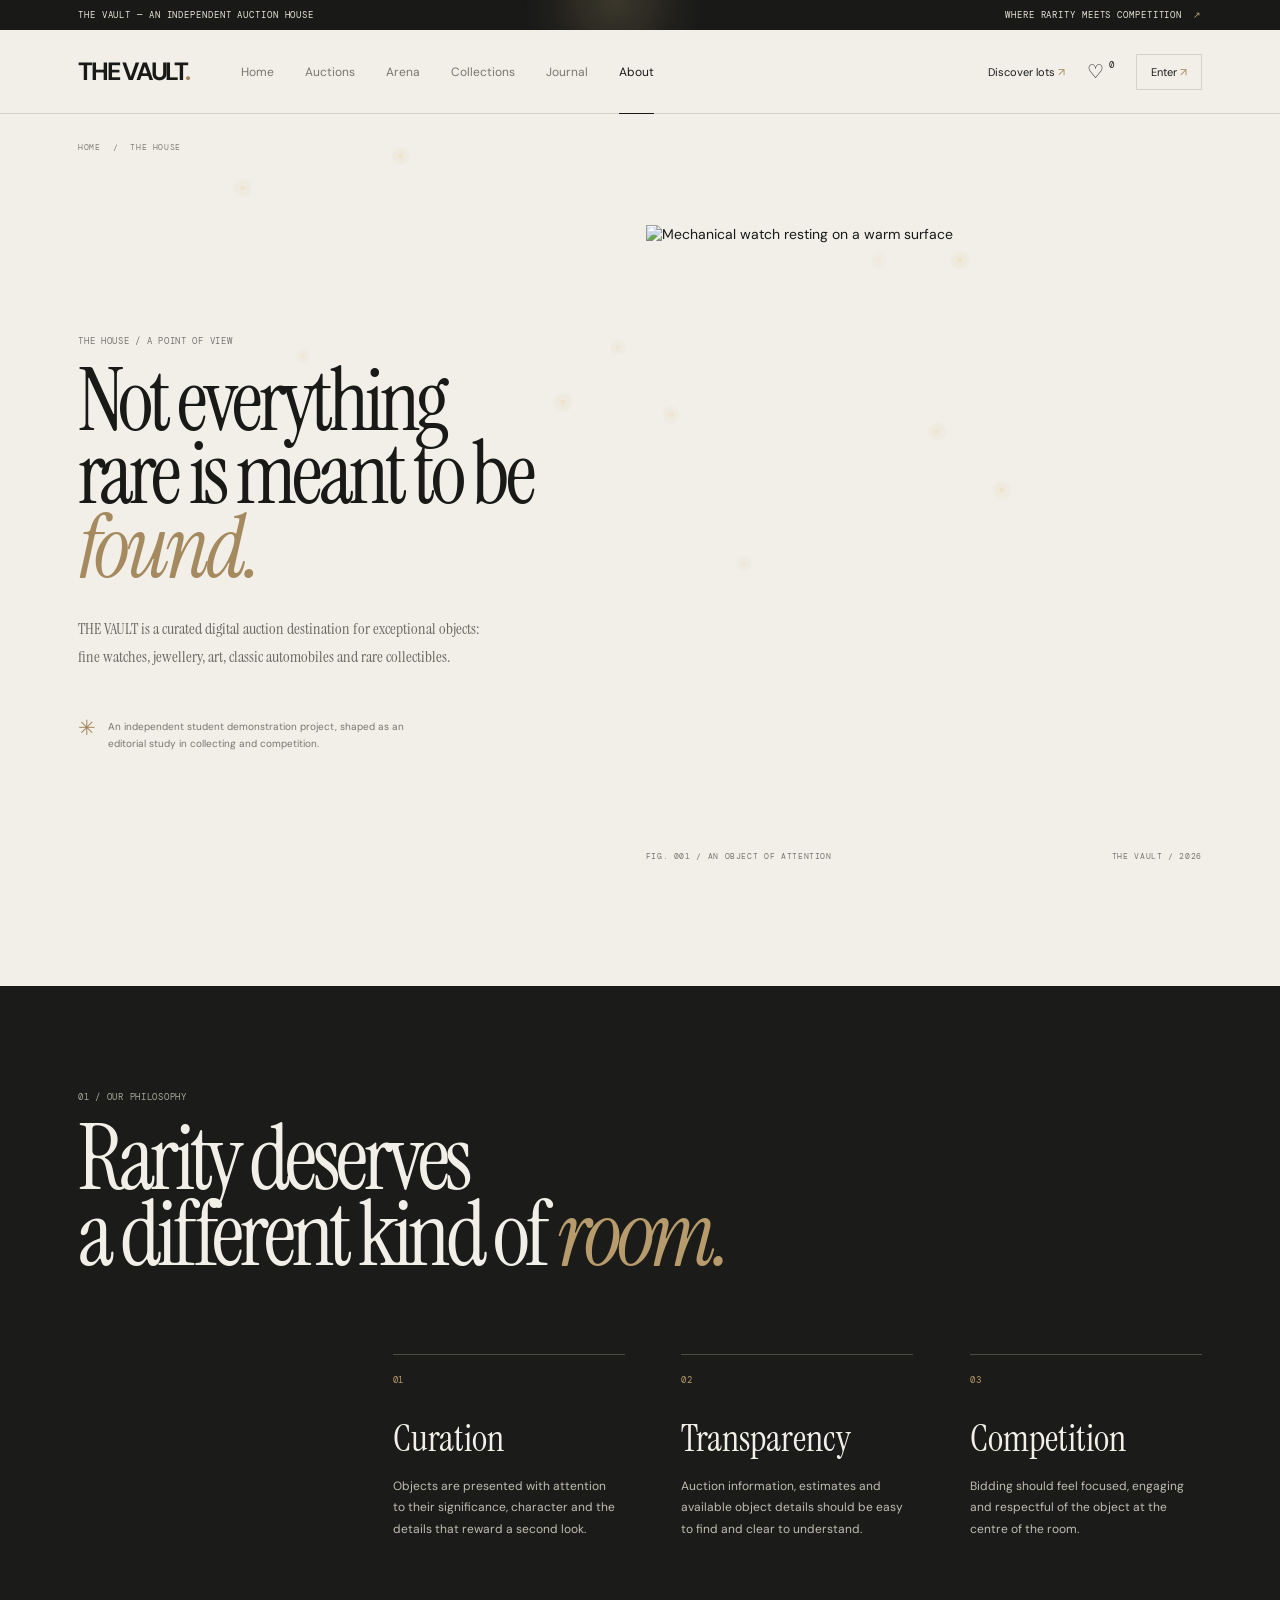
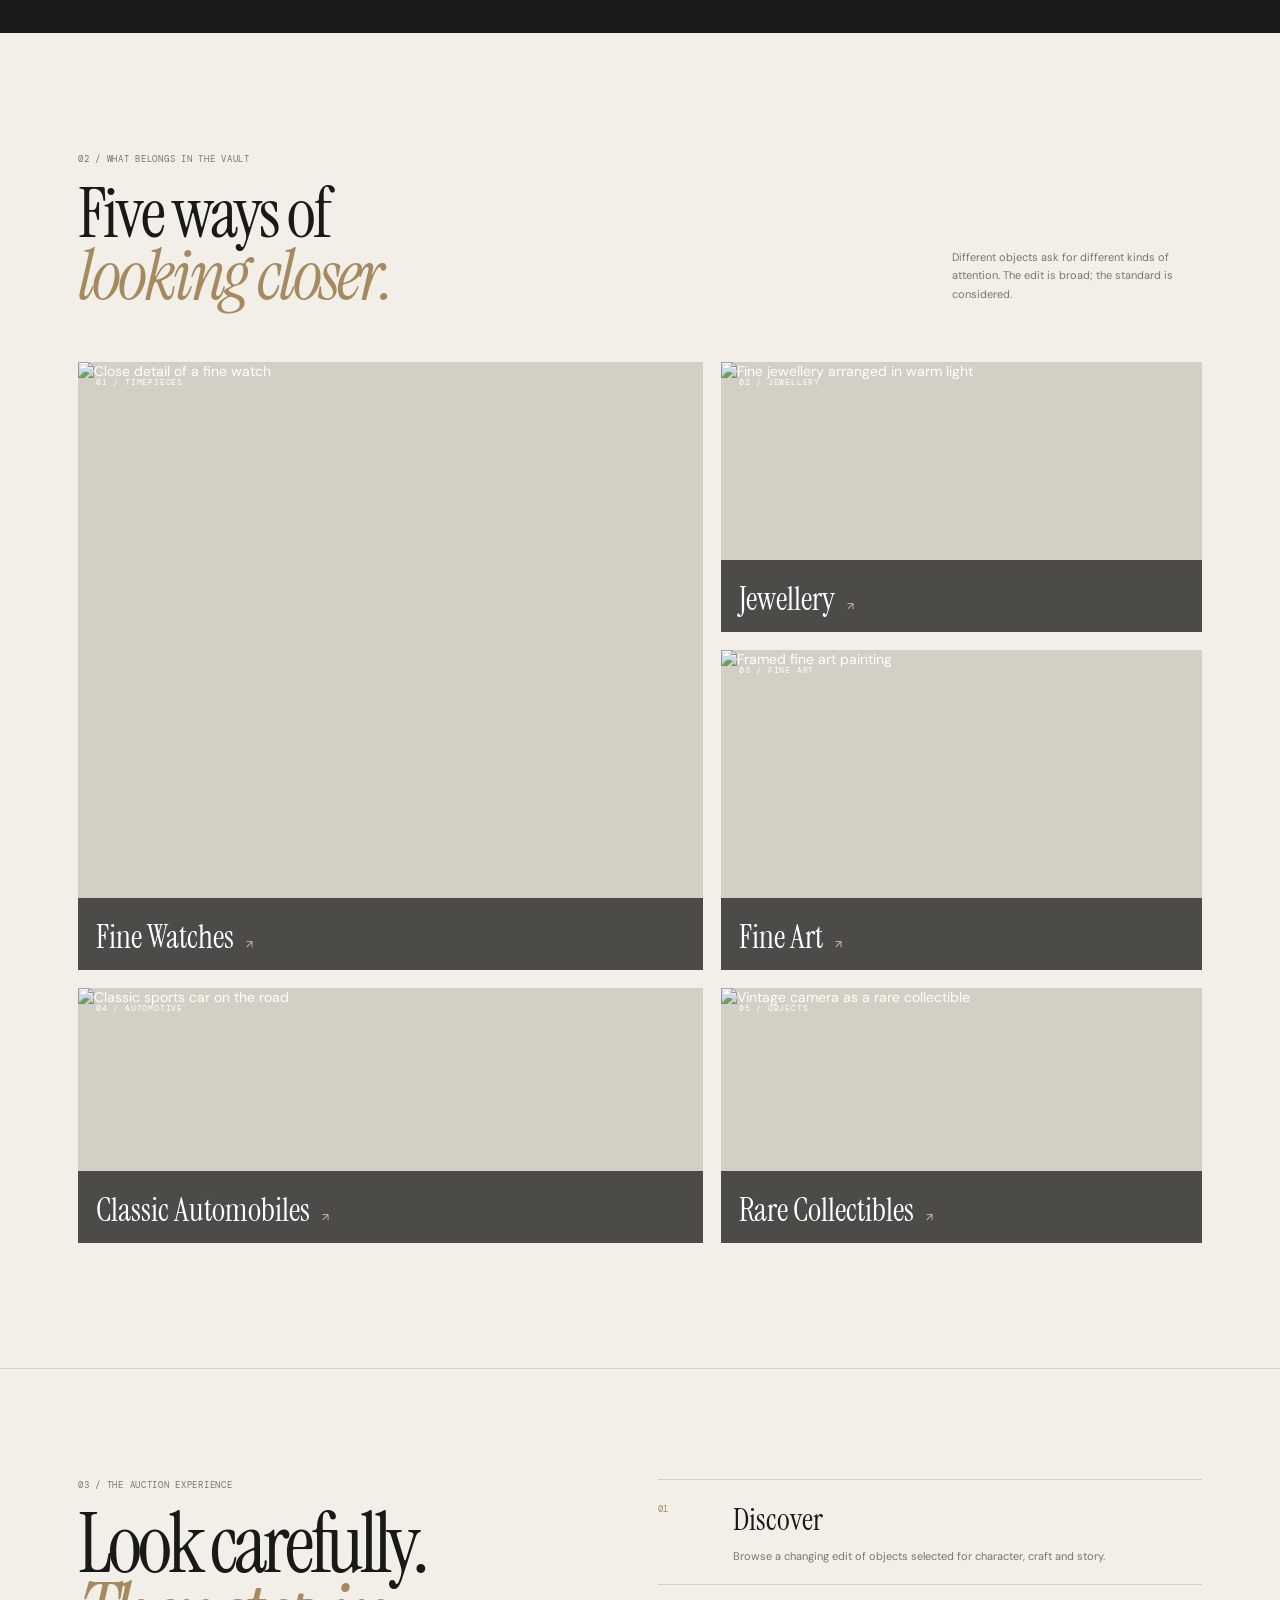
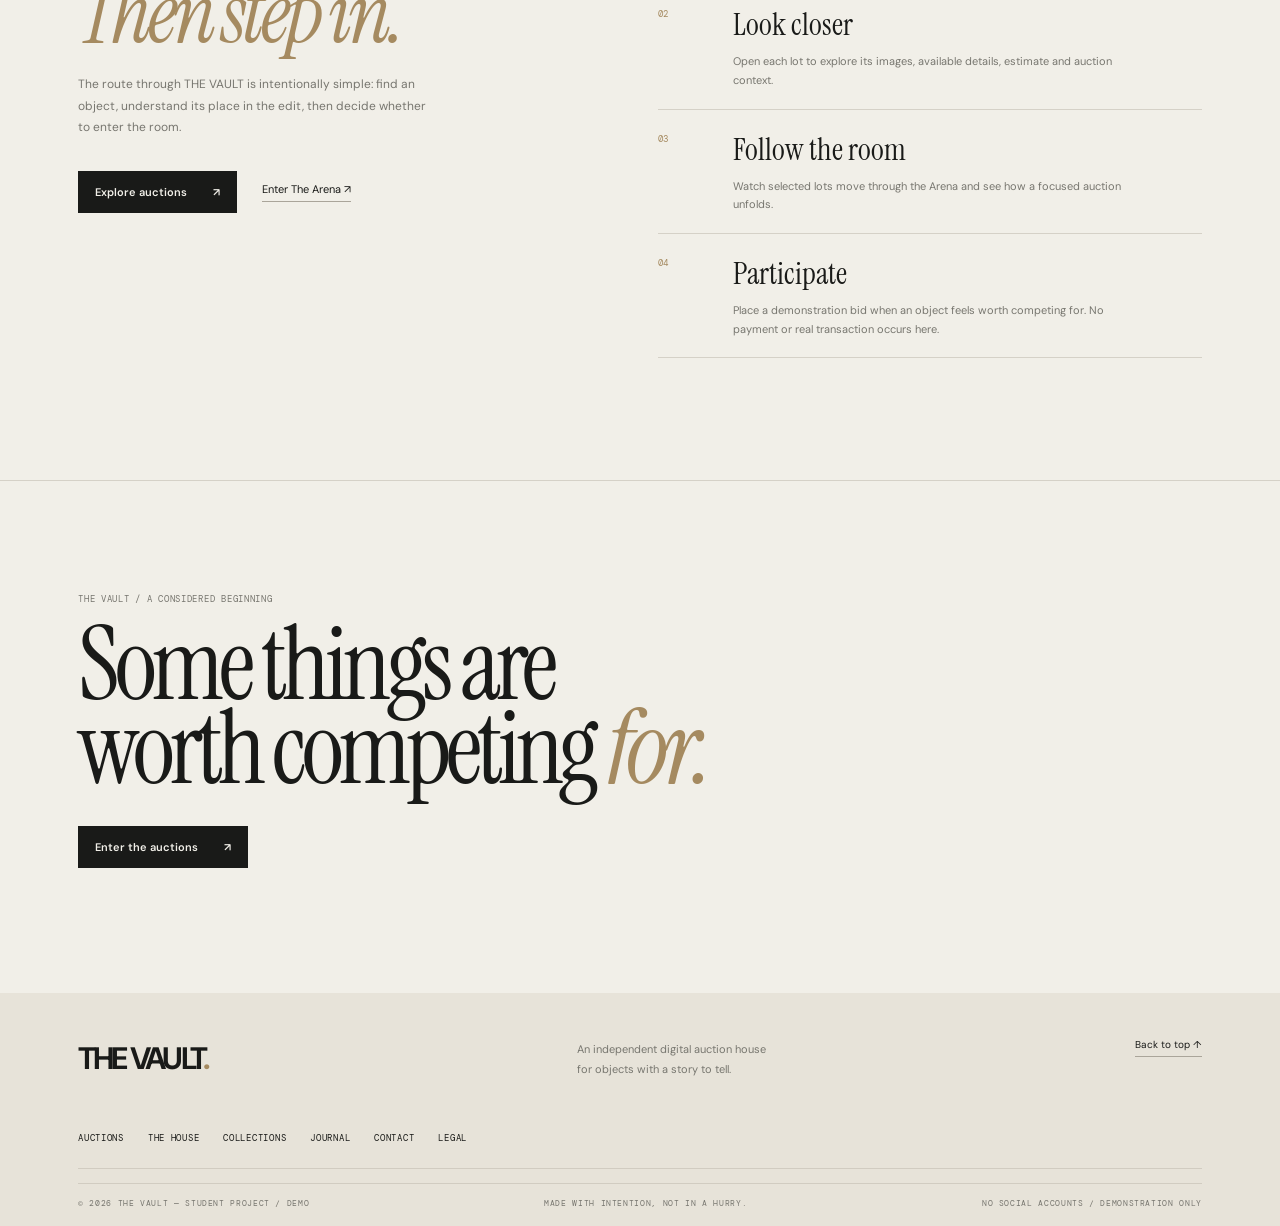
==== commit f8ec7bbe: "feat: add atmospheric firefly ambient animation with upper-edge emergence and gallery dispersion" ====
--- a/about.html
+++ b/about.html
@@ -10,8 +10,8 @@
   <link rel="preconnect" href="https://fonts.gstatic.com" crossorigin>
   <link href="https://fonts.googleapis.com/css2?family=DM+Mono:wght@400;500&family=DM+Sans:wght@400;500;600;700&family=Instrument+Serif:ital@0;1&display=swap" rel="stylesheet">
   <link rel="stylesheet" href="styles.css">
-  <link rel="stylesheet" href="cursor-loader.css?v=2">
-  <script defer src="cursor-loader.js?v=2"></script>
+  <link rel="stylesheet" href="cursor-loader.css?v=3">
+  <script defer src="cursor-loader.js?v=3"></script>
   <script defer src="https://cdn.jsdelivr.net/npm/@supabase/supabase-js@2.49.4/dist/umd/supabase.min.js"></script>
   <script defer src="supabase-config.js"></script>
   <script defer src="supabase-client.js"></script>
--- a/cursor-loader.css
+++ b/cursor-loader.css
@@ -1,8 +1,10 @@
 /**
- * THE VAULT — Signature Liquid Cursor & Cinematic Loading Experience
+ * THE VAULT — Signature Liquid Cursor, Ambient Firefly Colony & Cinematic Loading Experience
  *
- * Implements a bespoke precision cursor, organic liquid trail physics,
- * and an Active Theory inspired editorial loading sequence.
+ * Implements:
+ *  1. Custom precision cursor & fluid liquid mouse trail
+ *  2. Ambient glowing firefly colony emerging from upper-edge gathering point
+ *  3. Active Theory inspired editorial loading sequence
  */
 
 /* ==========================================================================
@@ -31,14 +33,27 @@
   cursor: auto !important;
 }
 
-/* Fluid Liquid Mouse Trail Canvas */
-.vault-trail-canvas {
+/* Ambient Firefly Canvas (Behind content, above background) */
+.vault-firefly-canvas {
   position: fixed;
   top: 0;
   left: 0;
   width: 100vw;
   height: 100vh;
-  pointer-events: none;
+  pointer-events: none !important;
+  z-index: 2;
+  display: block;
+  will-change: transform;
+}
+
+/* Fluid Liquid Mouse Trail Canvas */
+.vault-trail-canvas {
+  position: fixed;
+  top: 0;
+  left: 0;
+  width: 100vw;
+  height: 100vh;
+  pointer-events: none !important;
   z-index: 99998;
   display: block;
   will-change: transform;
@@ -282,11 +297,11 @@
 }
 
 /* ==========================================================================
-   3. Small Screen Touch Optimization
+   3. Small Screen & Reduced Motion Optimization
    ========================================================================== */
 
 @media (max-width: 600px) and (hover: none) {
-  /* Only hide custom cursor elements on narrow mobile phones */
+  /* Only hide custom cursor elements on narrow mobile touch phones */
   .vault-cursor-dot,
   .vault-cursor-ring,
   .vault-trail-canvas {
@@ -298,3 +313,9 @@
     cursor: auto !important;
   }
 }
+
+@media (prefers-reduced-motion: reduce) {
+  .vault-firefly-canvas {
+    display: none !important;
+  }
+}
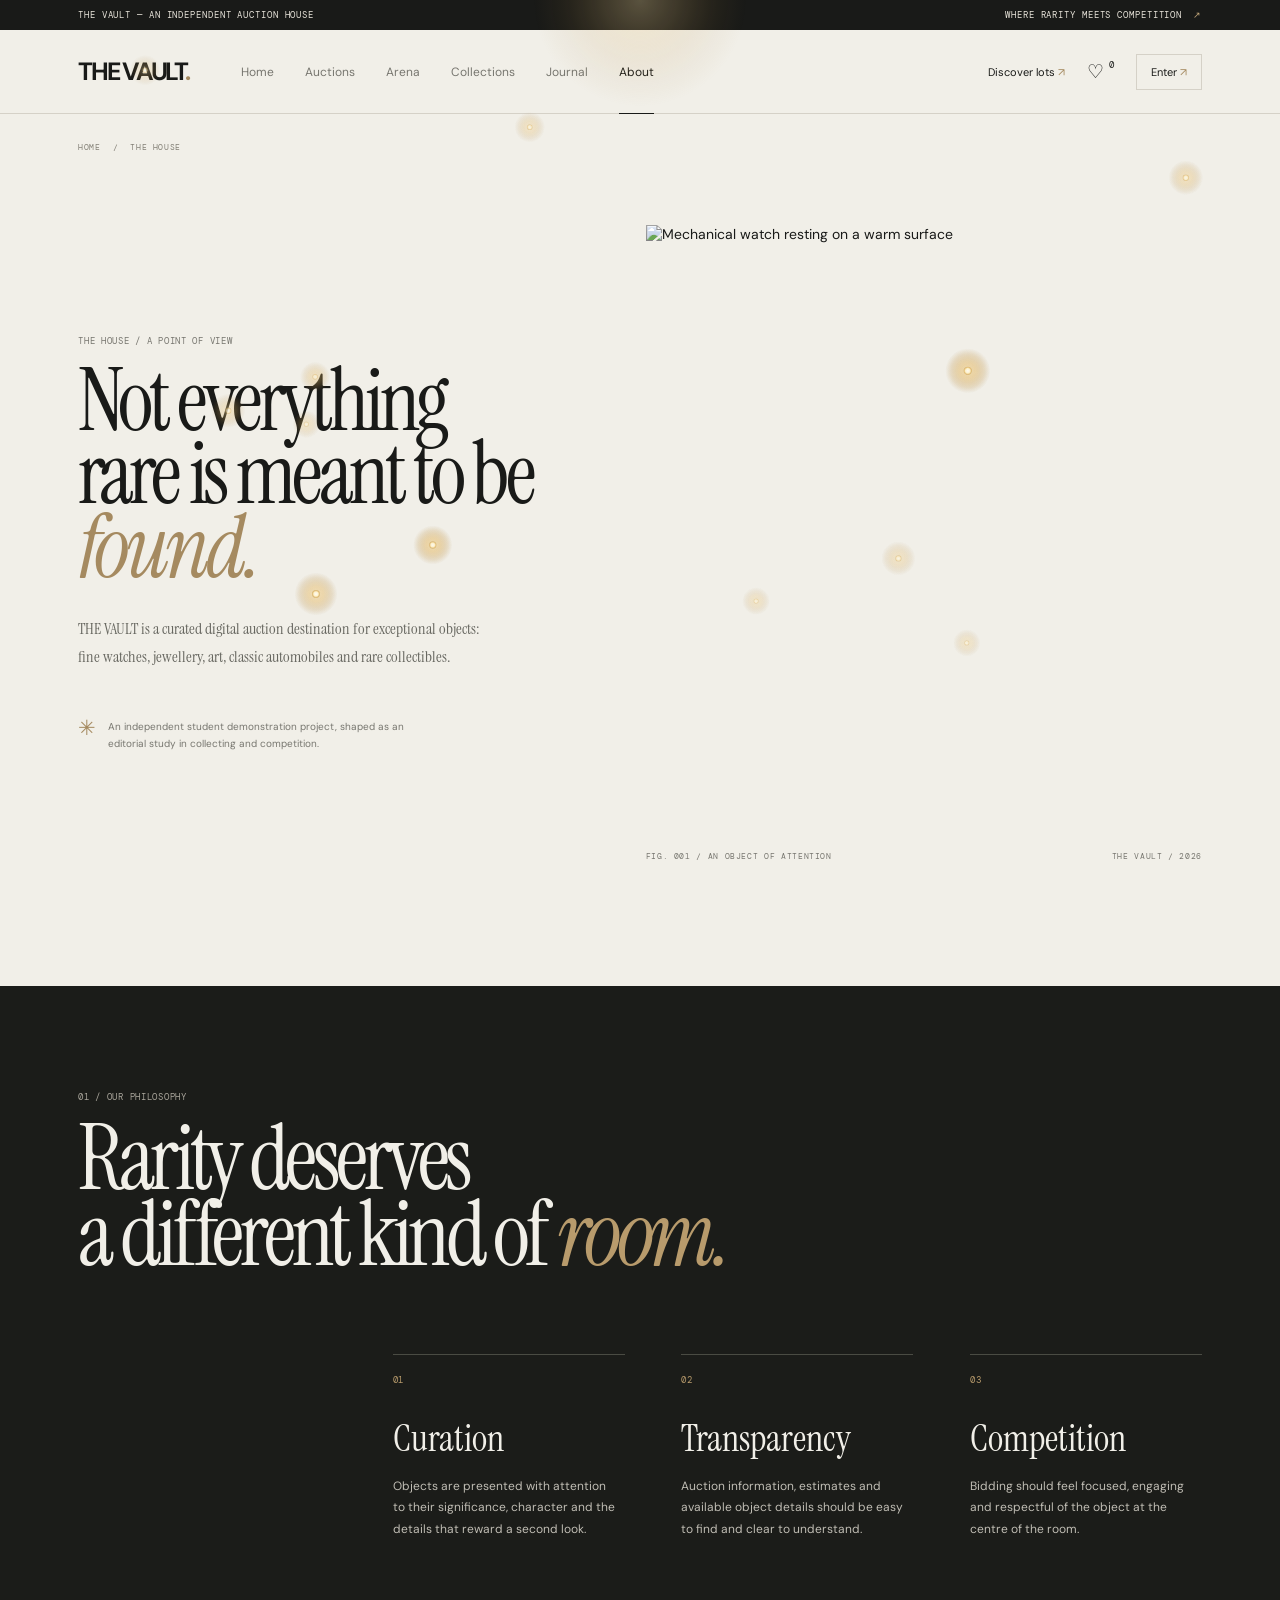
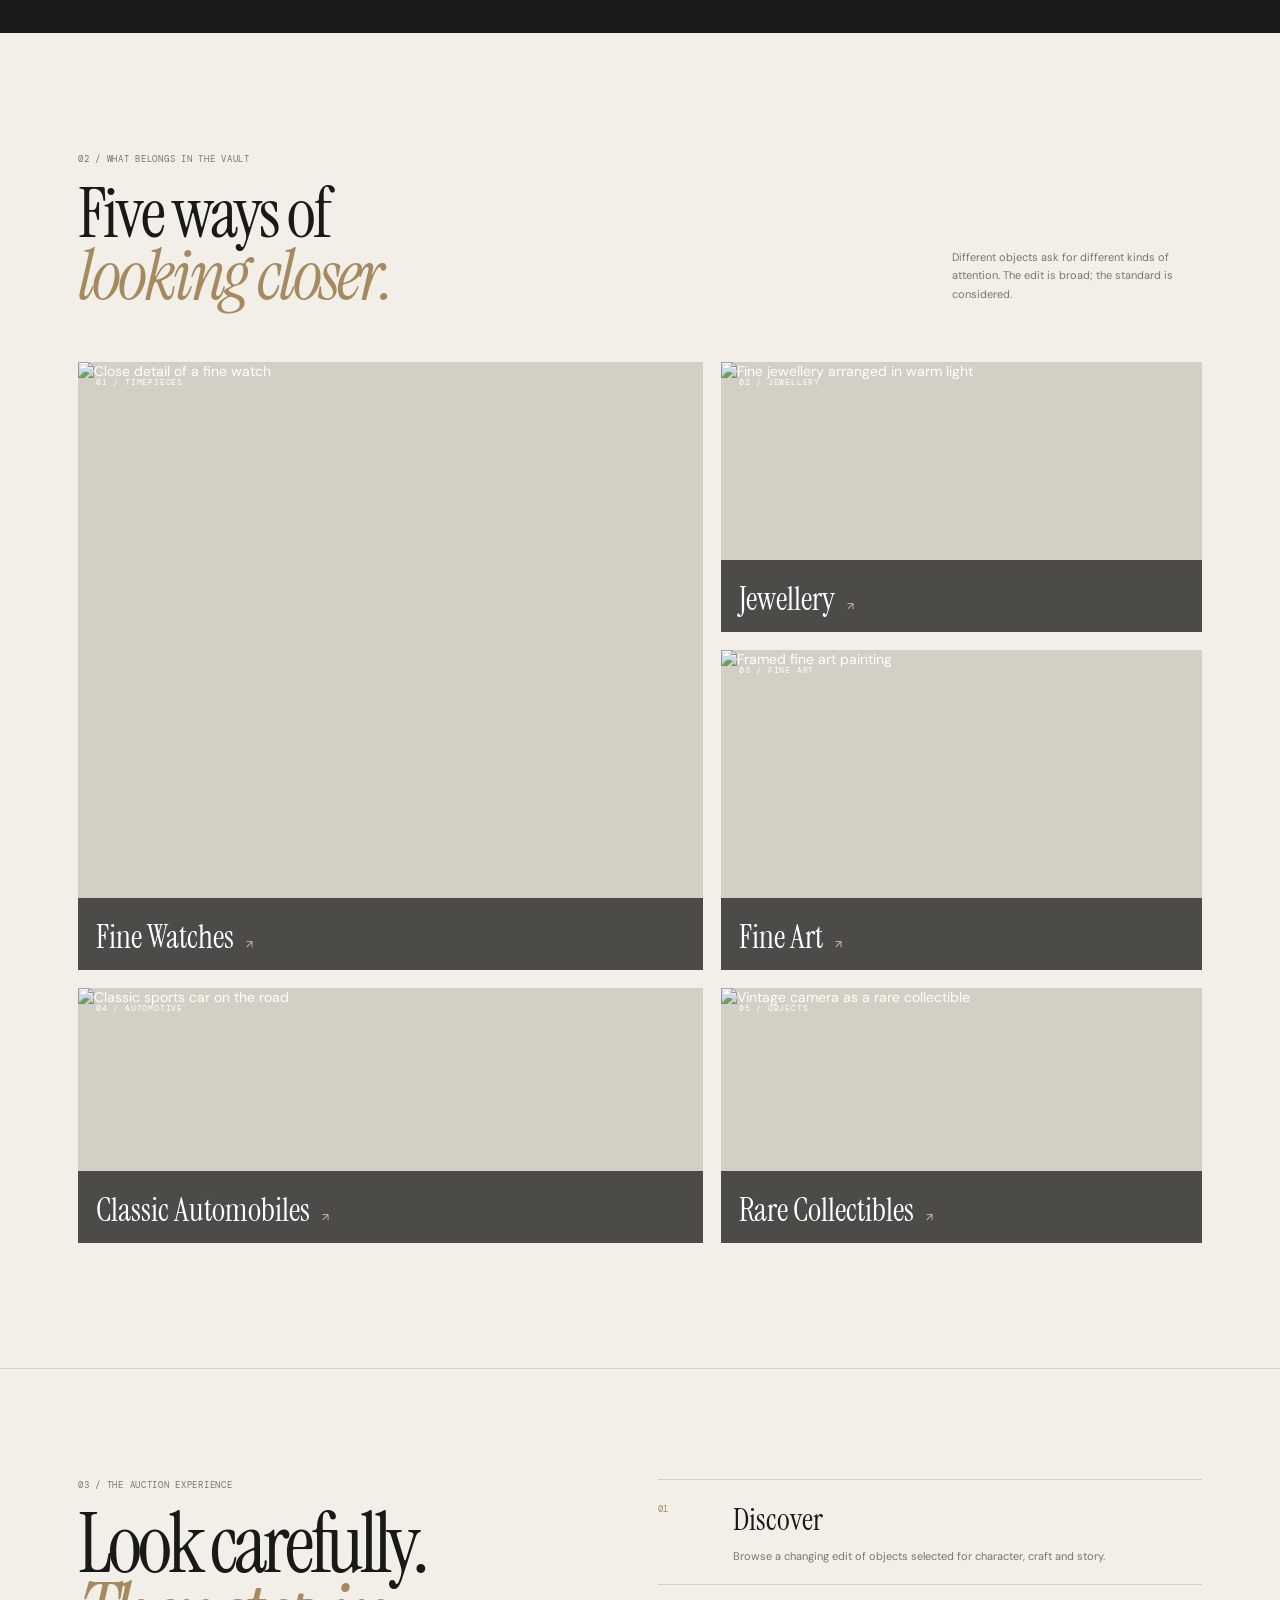
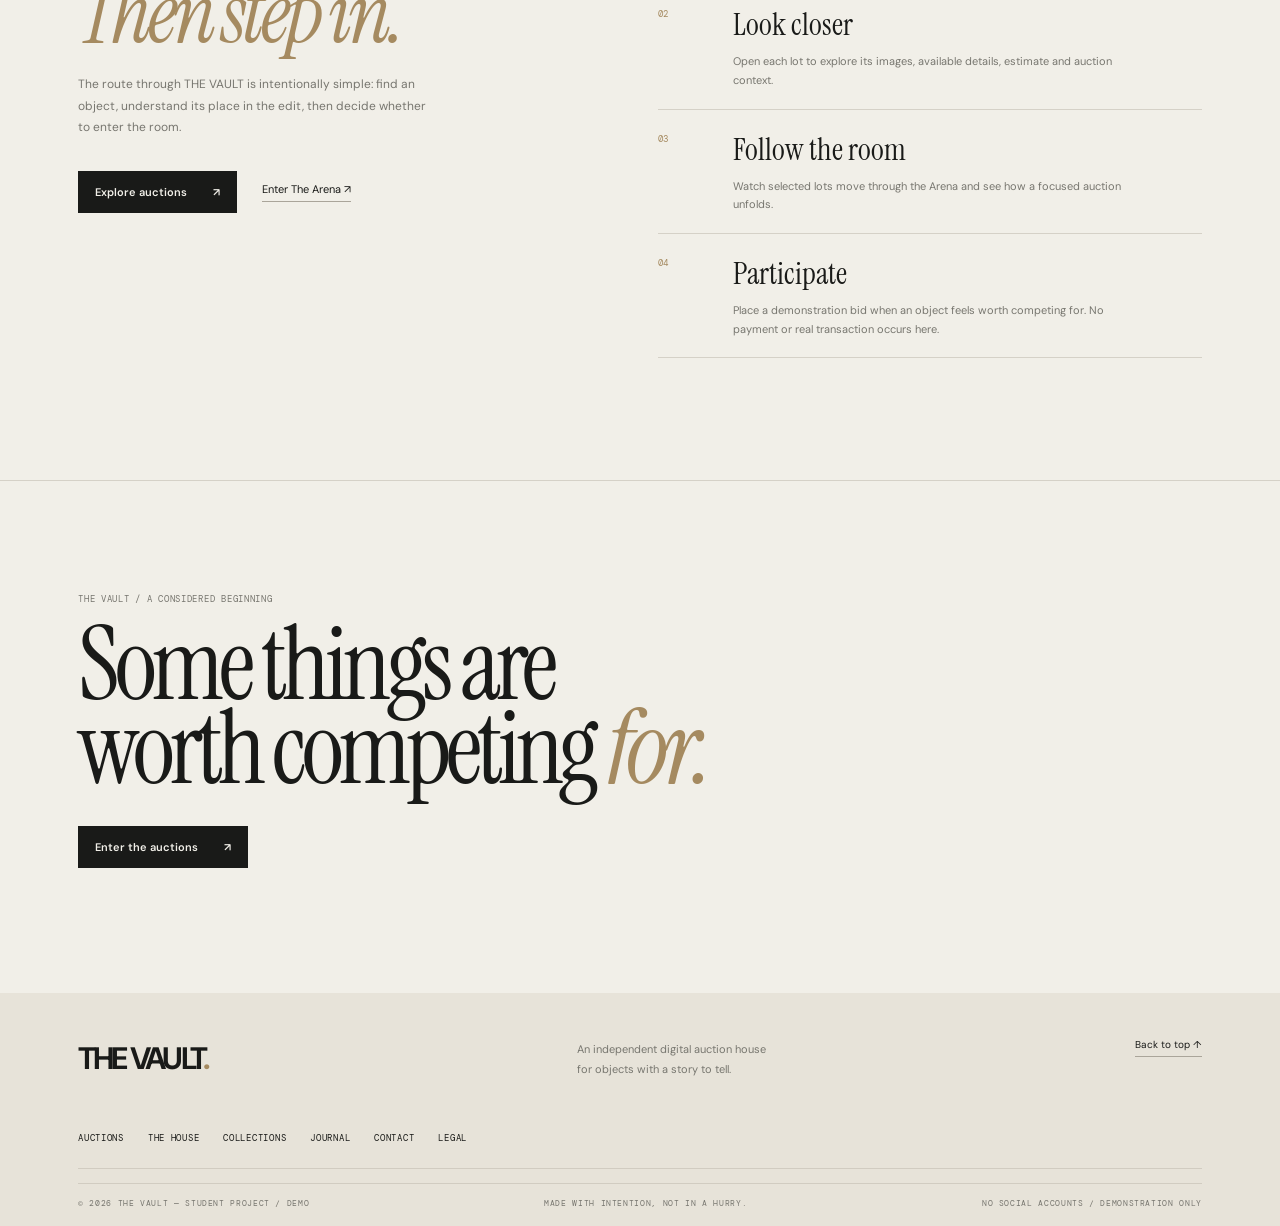
==== commit 9edb994f: "fix: elevate firefly canvas z-index to 99990 above headers/sections, boost gold contrast, and remove" ====
--- a/about.html
+++ b/about.html
@@ -10,8 +10,8 @@
   <link rel="preconnect" href="https://fonts.gstatic.com" crossorigin>
   <link href="https://fonts.googleapis.com/css2?family=DM+Mono:wght@400;500&family=DM+Sans:wght@400;500;600;700&family=Instrument+Serif:ital@0;1&display=swap" rel="stylesheet">
   <link rel="stylesheet" href="styles.css">
-  <link rel="stylesheet" href="cursor-loader.css?v=3">
-  <script defer src="cursor-loader.js?v=3"></script>
+  <link rel="stylesheet" href="cursor-loader.css?v=4">
+  <script defer src="cursor-loader.js?v=4"></script>
   <script defer src="https://cdn.jsdelivr.net/npm/@supabase/supabase-js@2.49.4/dist/umd/supabase.min.js"></script>
   <script defer src="supabase-config.js"></script>
   <script defer src="supabase-client.js"></script>
--- a/cursor-loader.css
+++ b/cursor-loader.css
@@ -33,7 +33,7 @@
   cursor: auto !important;
 }
 
-/* Ambient Firefly Canvas (Behind content, above background) */
+/* Ambient Firefly Canvas (Above content, below cursor and liquid trail) */
 .vault-firefly-canvas {
   position: fixed;
   top: 0;
@@ -41,8 +41,8 @@
   width: 100vw;
   height: 100vh;
   pointer-events: none !important;
-  z-index: 2;
-  display: block;
+  z-index: 99990;
+  display: block !important;
   will-change: transform;
 }
 
@@ -55,7 +55,7 @@
   height: 100vh;
   pointer-events: none !important;
   z-index: 99998;
-  display: block;
+  display: block !important;
   will-change: transform;
 }
 
@@ -297,14 +297,13 @@
 }
 
 /* ==========================================================================
-   3. Small Screen & Reduced Motion Optimization
+   3. Small Screen Optimization
    ========================================================================== */
 
 @media (max-width: 600px) and (hover: none) {
-  /* Only hide custom cursor elements on narrow mobile touch phones */
+  /* Hide custom pointer dot and ring on small touchscreen phones */
   .vault-cursor-dot,
-  .vault-cursor-ring,
-  .vault-trail-canvas {
+  .vault-cursor-ring {
     display: none !important;
   }
 
@@ -313,9 +312,3 @@
     cursor: auto !important;
   }
 }
-
-@media (prefers-reduced-motion: reduce) {
-  .vault-firefly-canvas {
-    display: none !important;
-  }
-}
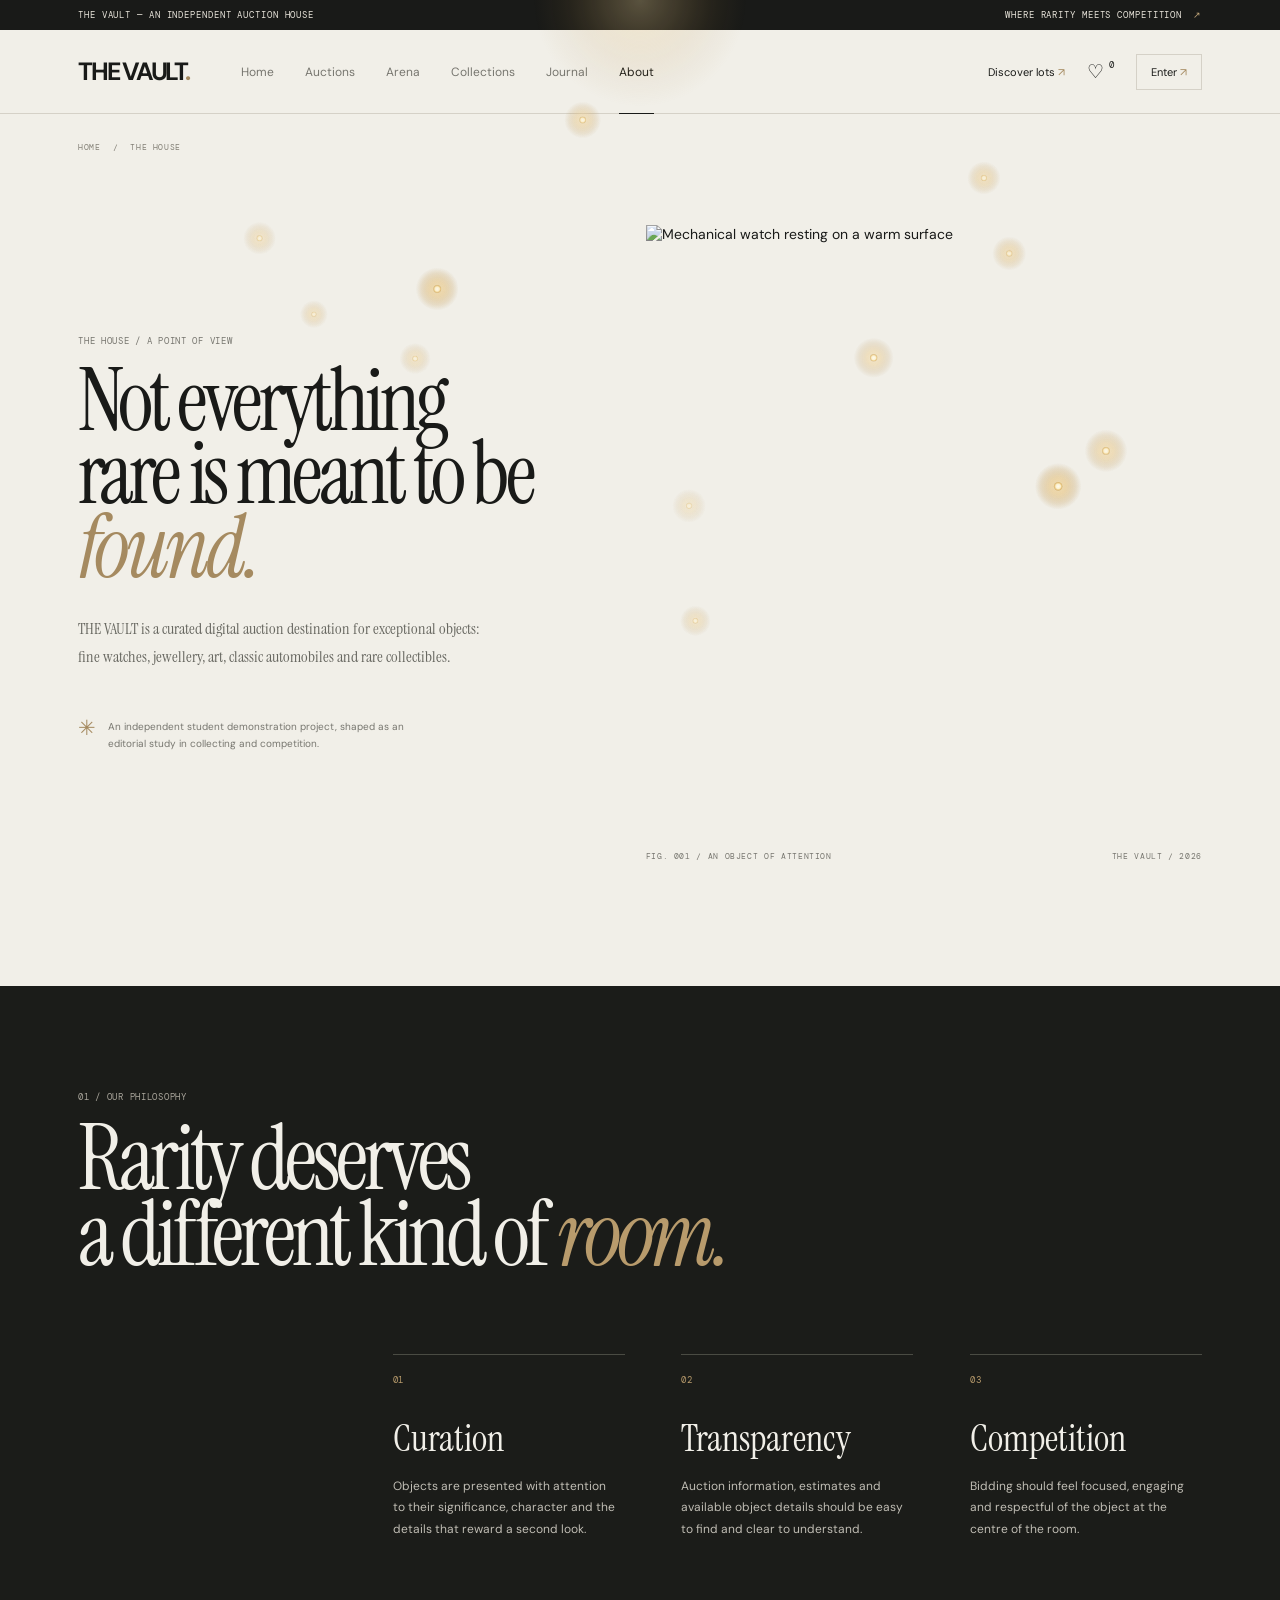
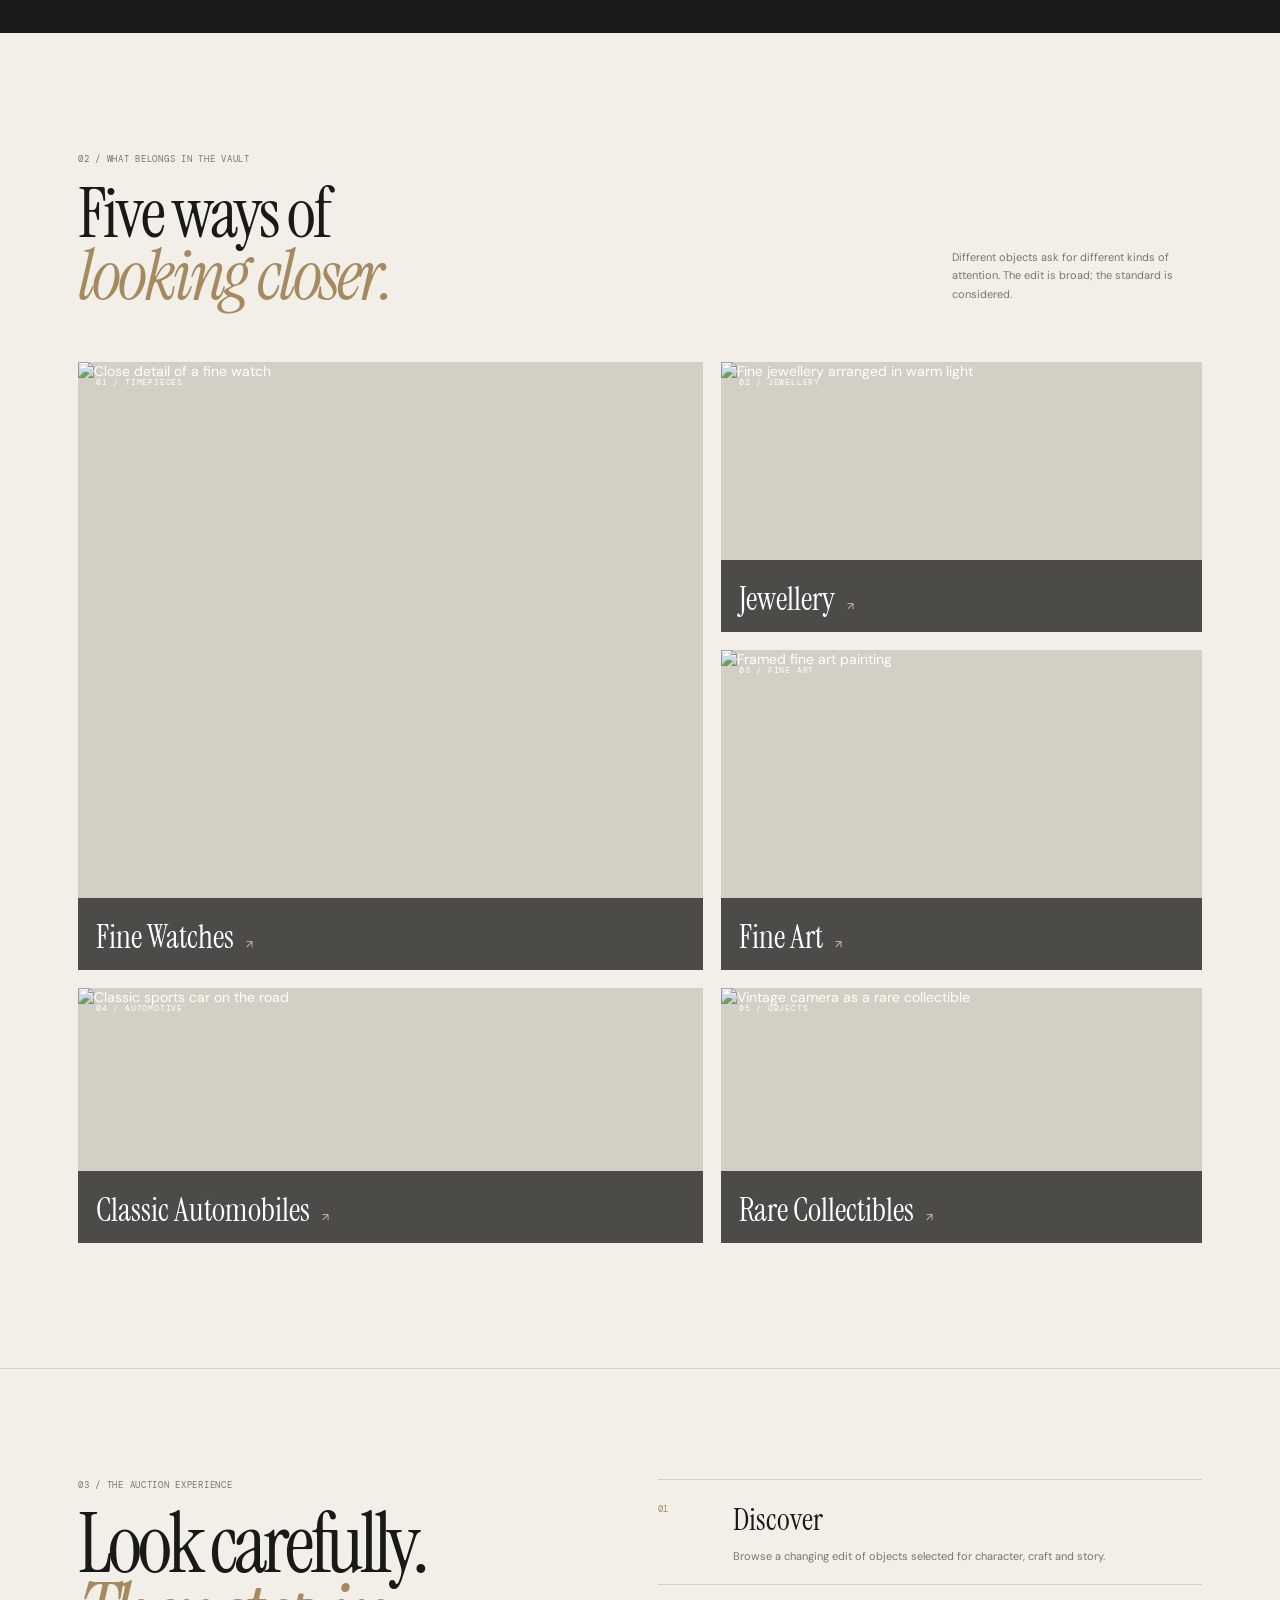
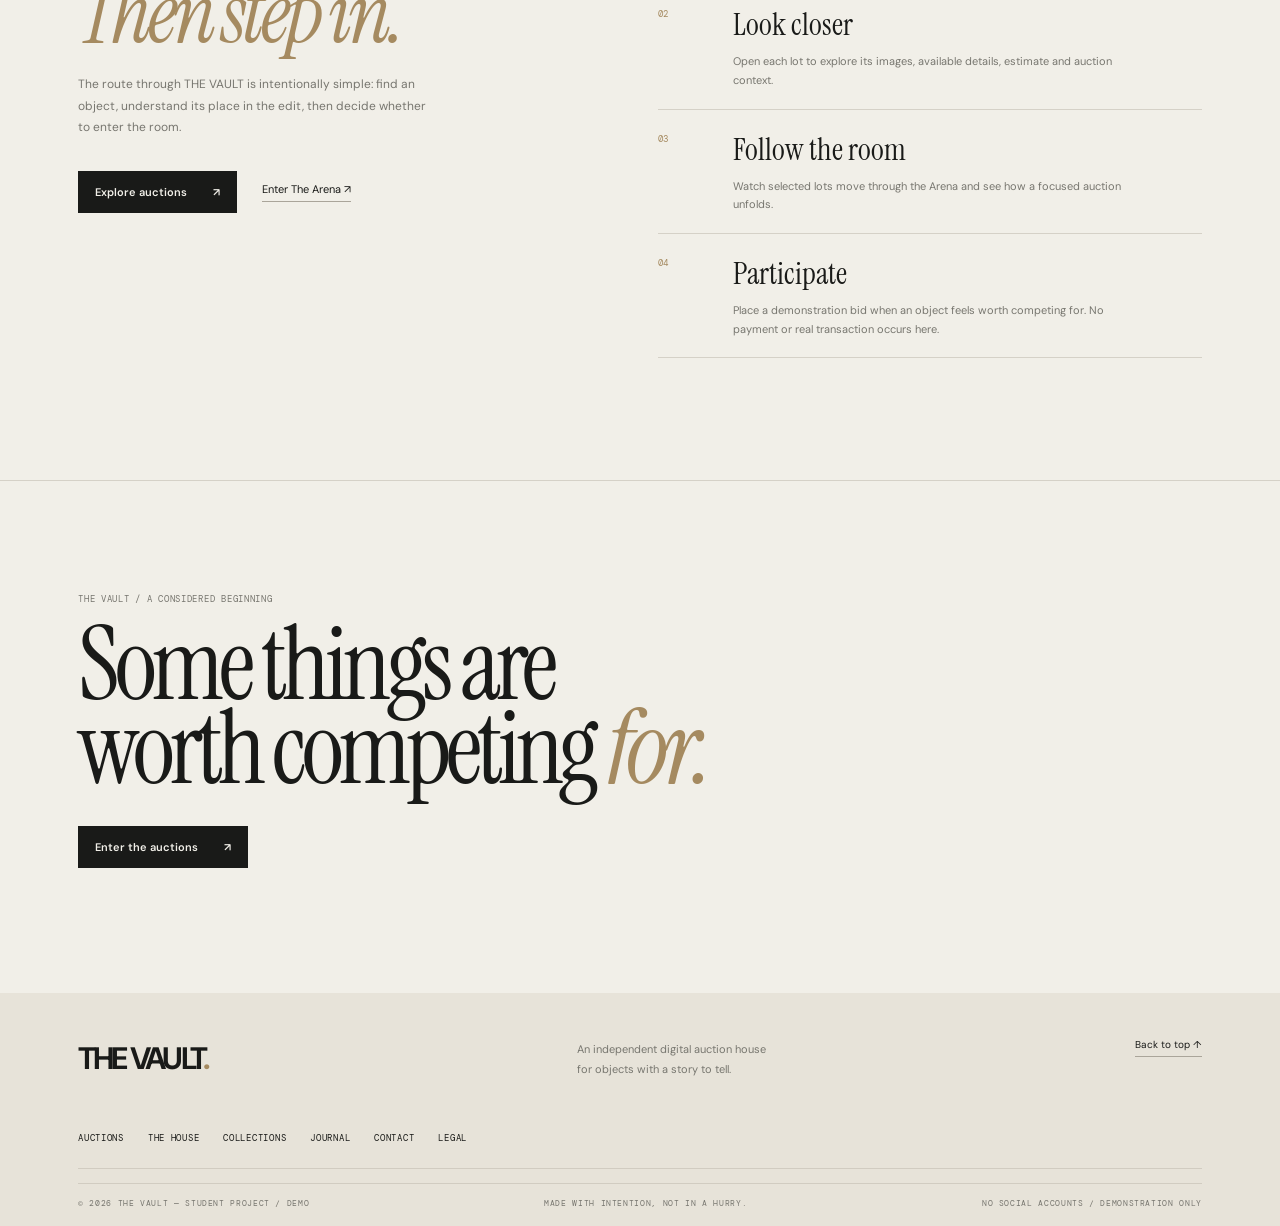
==== commit 5004e2a5: "refactor: replace heavy molten ribbon with sleek, professional champagne silk filament trail" ====
--- a/about.html
+++ b/about.html
@@ -10,8 +10,8 @@
   <link rel="preconnect" href="https://fonts.gstatic.com" crossorigin>
   <link href="https://fonts.googleapis.com/css2?family=DM+Mono:wght@400;500&family=DM+Sans:wght@400;500;600;700&family=Instrument+Serif:ital@0;1&display=swap" rel="stylesheet">
   <link rel="stylesheet" href="styles.css">
-  <link rel="stylesheet" href="cursor-loader.css?v=4">
-  <script defer src="cursor-loader.js?v=4"></script>
+  <link rel="stylesheet" href="cursor-loader.css?v=5">
+  <script defer src="cursor-loader.js?v=5"></script>
   <script defer src="https://cdn.jsdelivr.net/npm/@supabase/supabase-js@2.49.4/dist/umd/supabase.min.js"></script>
   <script defer src="supabase-config.js"></script>
   <script defer src="supabase-client.js"></script>
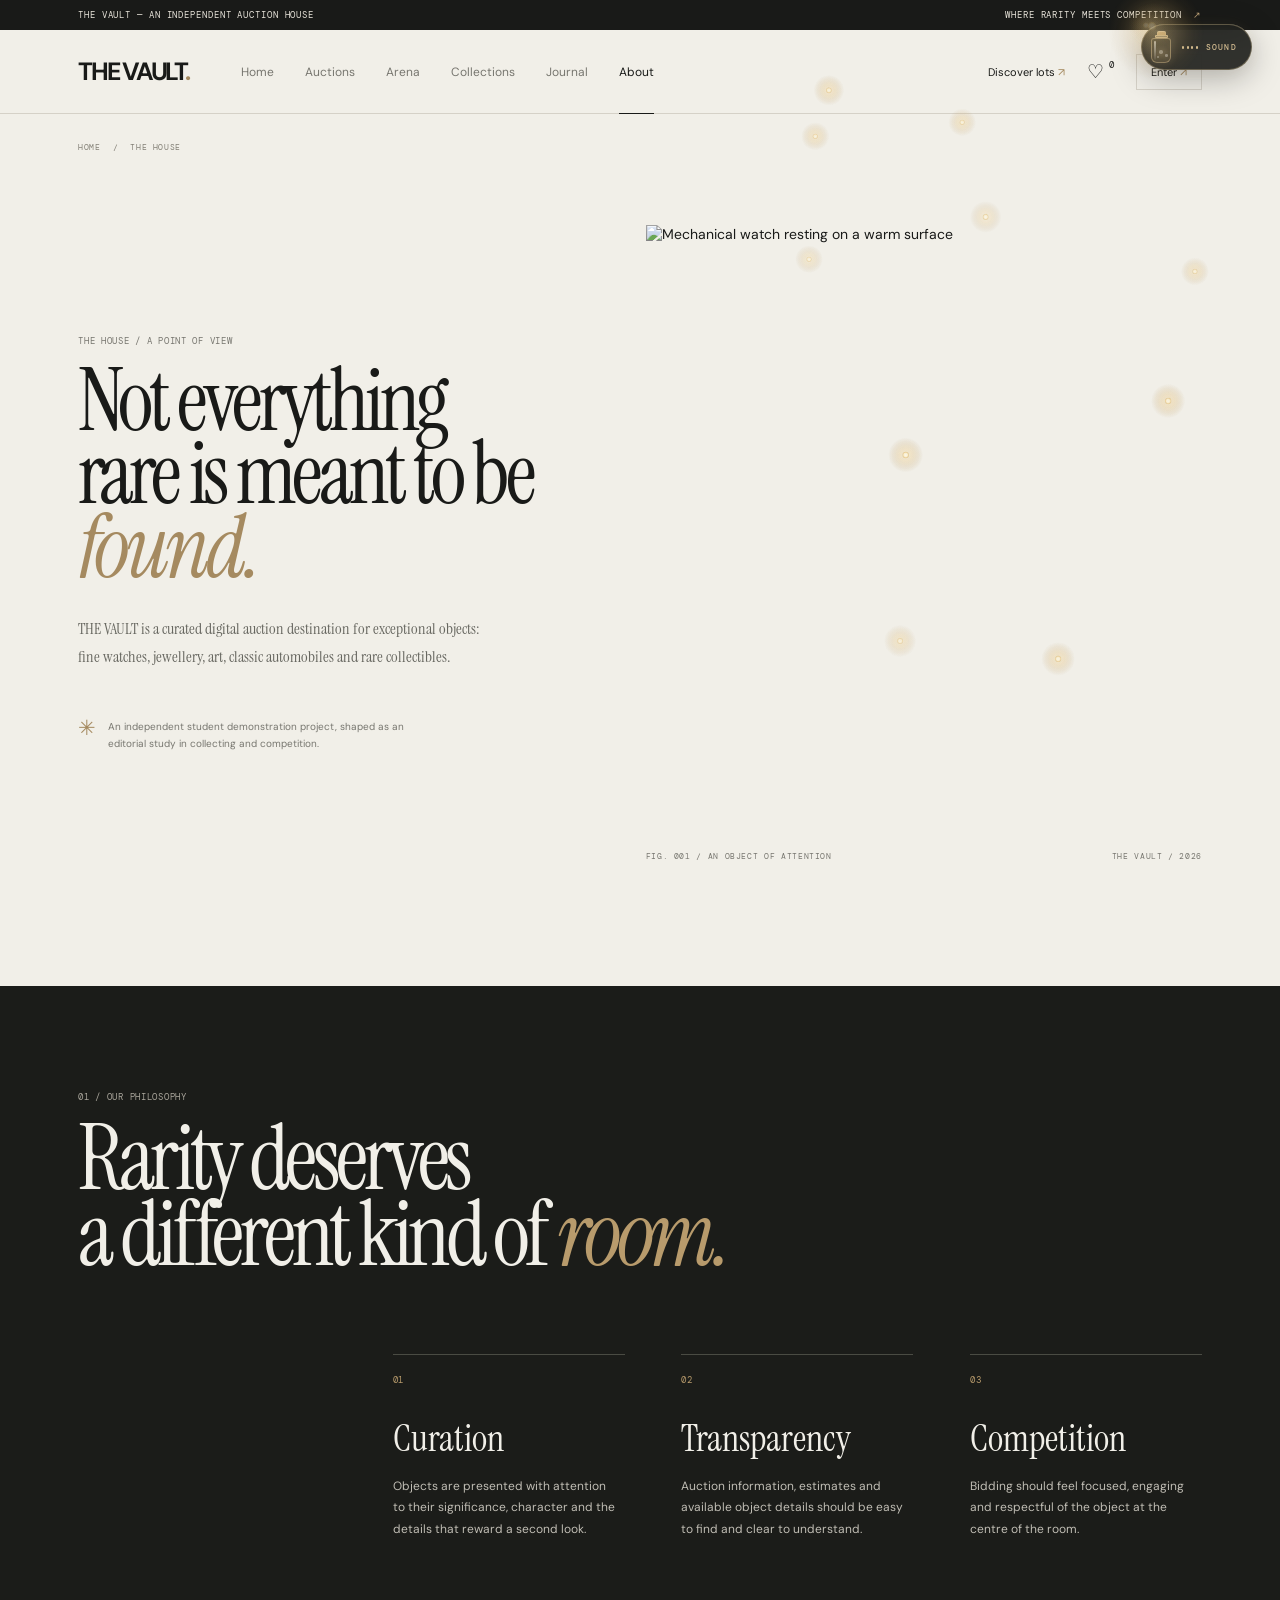
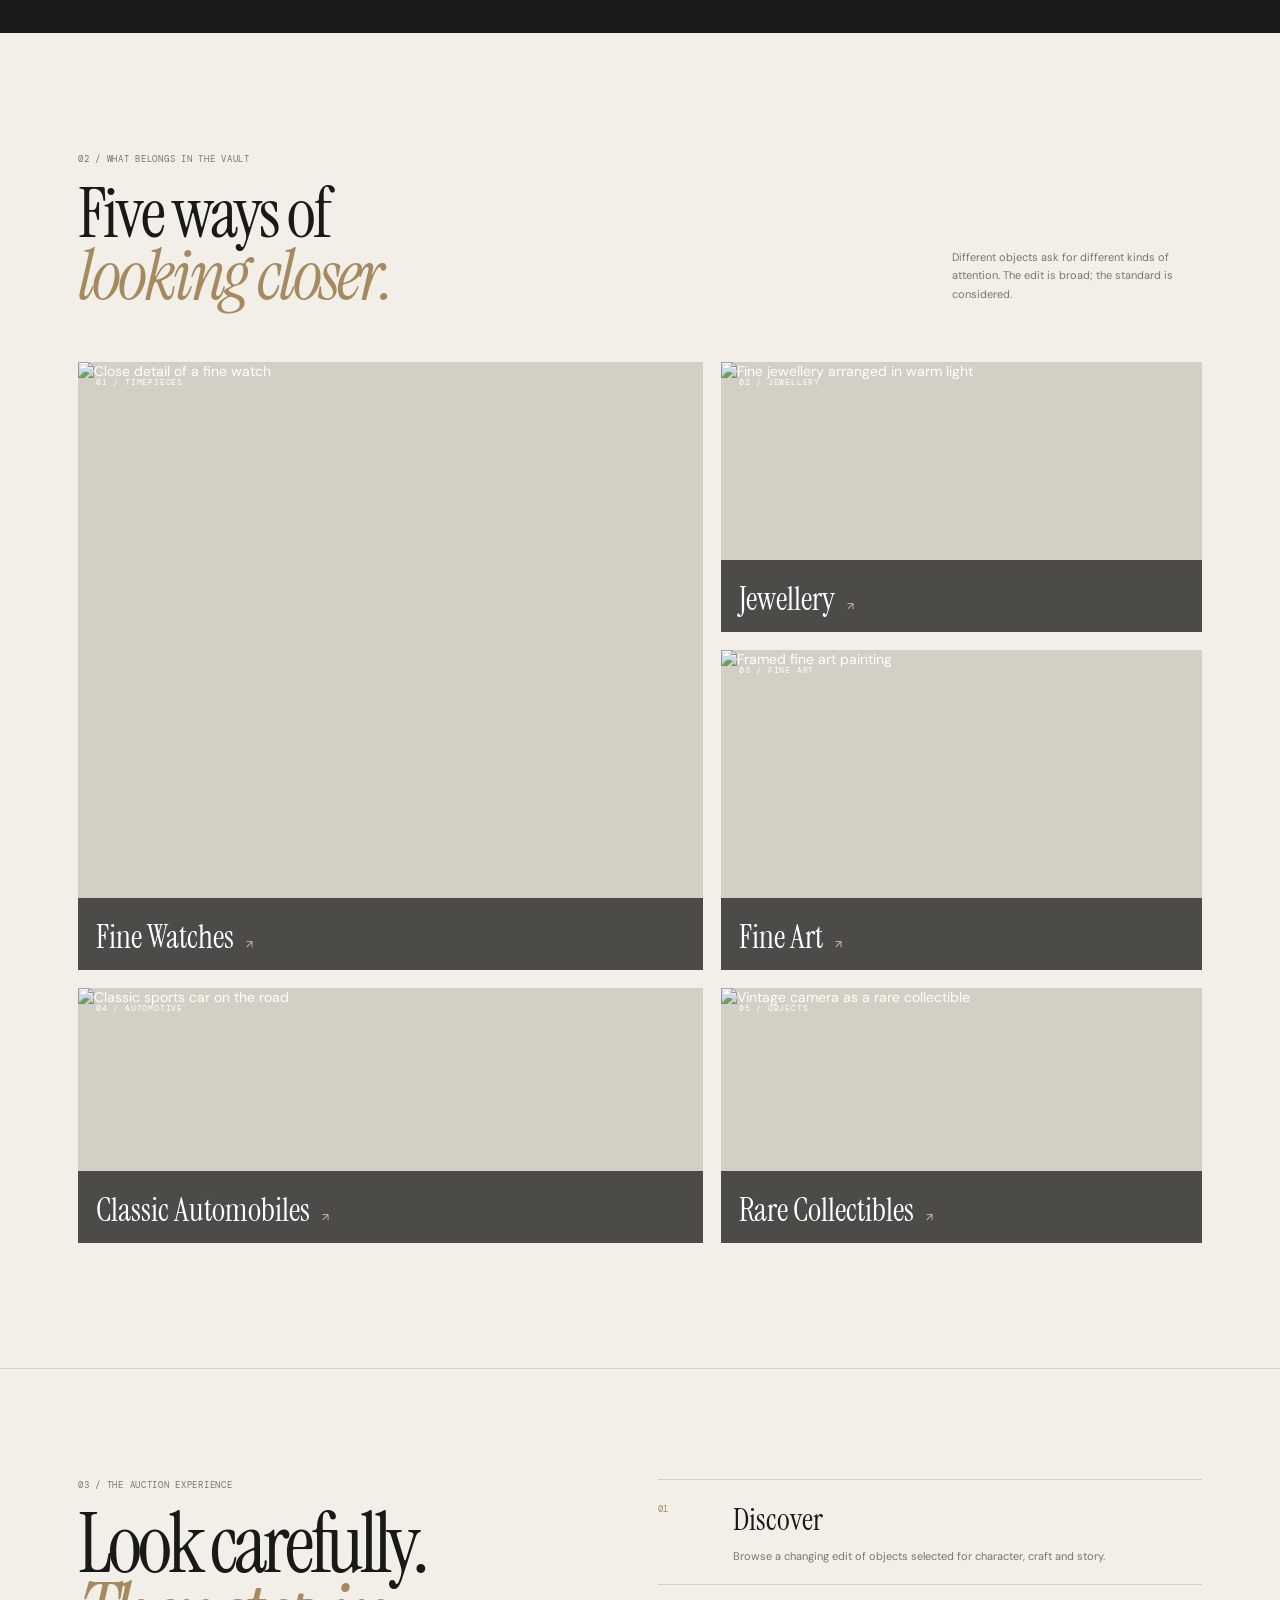
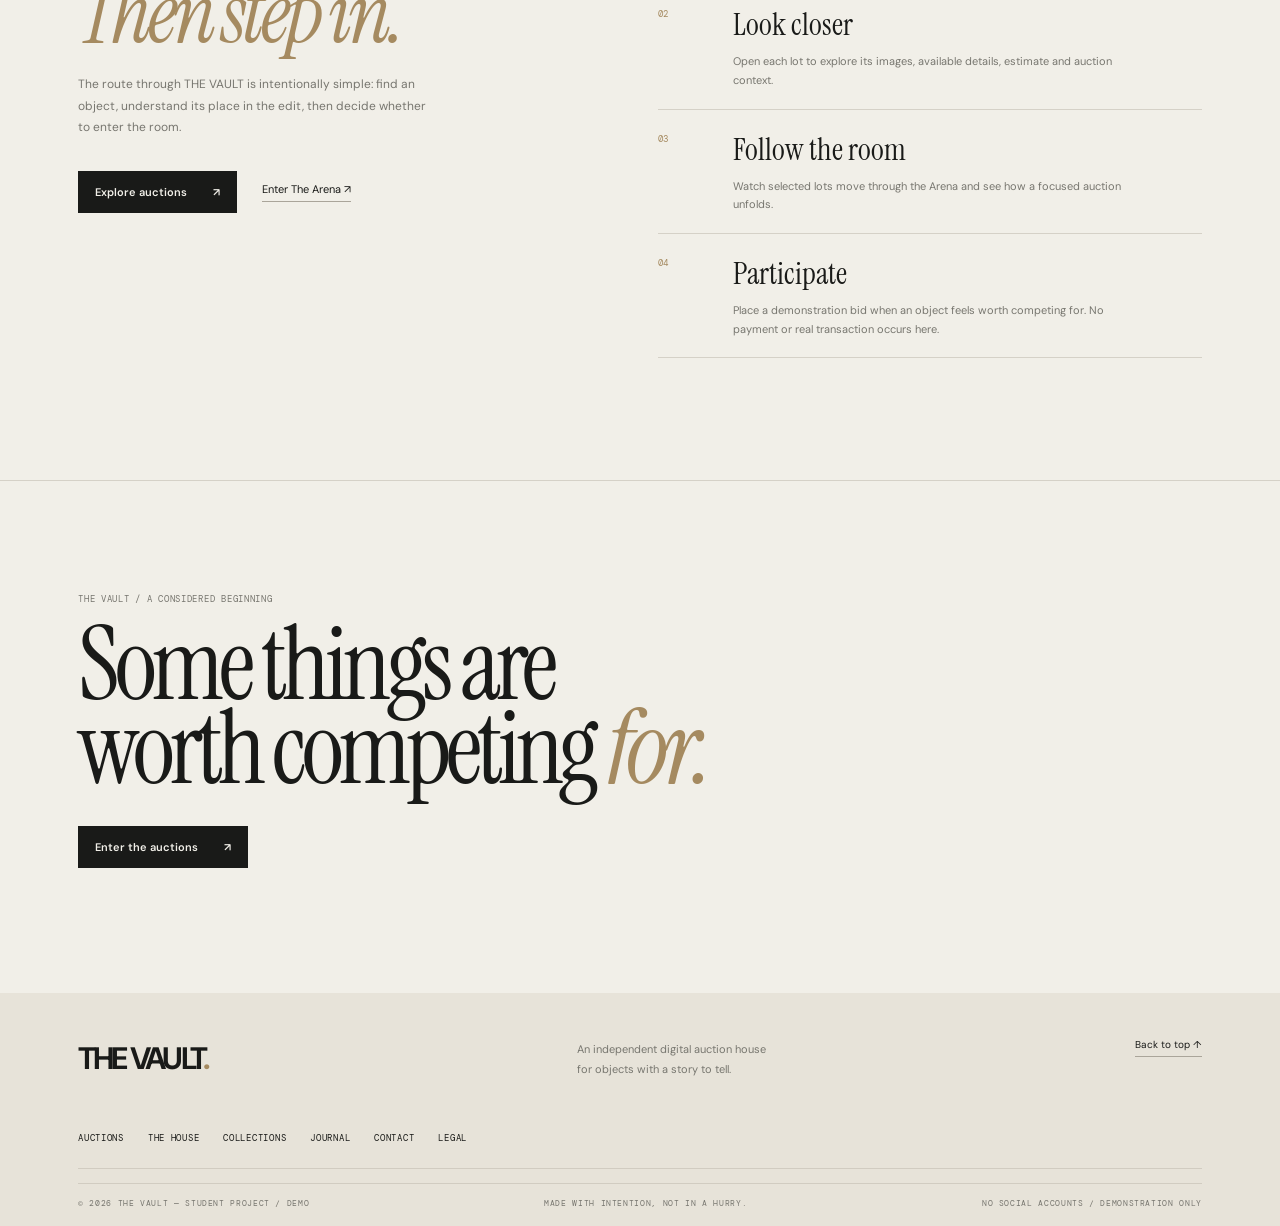
==== commit a3551136: "feat: add interactive Firefly Sound Jar with Active Theory scroll reaction, ambient audio track, and" ====
--- a/about.html
+++ b/about.html
@@ -10,8 +10,8 @@
   <link rel="preconnect" href="https://fonts.gstatic.com" crossorigin>
   <link href="https://fonts.googleapis.com/css2?family=DM+Mono:wght@400;500&family=DM+Sans:wght@400;500;600;700&family=Instrument+Serif:ital@0;1&display=swap" rel="stylesheet">
   <link rel="stylesheet" href="styles.css">
-  <link rel="stylesheet" href="cursor-loader.css?v=5">
-  <script defer src="cursor-loader.js?v=5"></script>
+  <link rel="stylesheet" href="cursor-loader.css?v=6">
+  <script defer src="cursor-loader.js?v=6"></script>
   <script defer src="https://cdn.jsdelivr.net/npm/@supabase/supabase-js@2.49.4/dist/umd/supabase.min.js"></script>
   <script defer src="supabase-config.js"></script>
   <script defer src="supabase-client.js"></script>
--- a/cursor-loader.css
+++ b/cursor-loader.css
@@ -5,6 +5,7 @@
  *  1. Custom precision cursor & fluid liquid mouse trail
  *  2. Ambient glowing firefly colony emerging from upper-edge gathering point
  *  3. Active Theory inspired editorial loading sequence
+ *  4. Interactive Firefly Sound Jar with Active Theory scroll reaction
  */
 
 /* ==========================================================================
@@ -297,7 +298,206 @@
 }
 
 /* ==========================================================================
-   3. Small Screen Optimization
+   3. Interactive Firefly Sound Jar (Top-Right Active Theory Floating Pill)
+   ========================================================================== */
+
+.vault-sound-jar {
+  position: fixed;
+  top: 24px;
+  right: 28px;
+  z-index: 10000;
+  display: flex;
+  align-items: center;
+  gap: 10px;
+  padding: 6px 14px 6px 8px;
+  border-radius: 999px;
+  background: rgba(22, 23, 20, 0.88);
+  border: 1px solid rgba(212, 188, 145, 0.35);
+  backdrop-filter: blur(14px);
+  -webkit-backdrop-filter: blur(14px);
+  box-shadow: 0 8px 32px rgba(0, 0, 0, 0.28), 0 0 16px rgba(212, 188, 145, 0.08);
+  cursor: pointer;
+  user-select: none;
+  outline: none;
+  transition: transform 0.45s cubic-bezier(0.16, 1, 0.3, 1),
+              opacity 0.35s ease,
+              border-color 0.25s ease,
+              box-shadow 0.25s ease,
+              background 0.25s ease;
+}
+
+.vault-sound-jar:hover {
+  border-color: rgba(212, 188, 145, 0.75);
+  box-shadow: 0 10px 36px rgba(0, 0, 0, 0.35), 0 0 22px rgba(212, 188, 145, 0.28);
+  transform: translateY(-1px);
+}
+
+/* Active Theory Intelligent Scroll Reaction */
+.vault-sound-jar.is-scrolled-hidden {
+  transform: translateY(-80px);
+  opacity: 0;
+  pointer-events: none;
+}
+
+/* Bottle Miniature Structure */
+.vault-jar-bottle {
+  width: 22px;
+  height: 32px;
+  position: relative;
+  display: flex;
+  flex-direction: column;
+  align-items: center;
+}
+
+.vault-jar-cork {
+  width: 9px;
+  height: 4px;
+  background: #b89b6c;
+  border-radius: 2px 2px 0 0;
+  box-shadow: inset 0 1px 1px rgba(255, 255, 255, 0.3);
+}
+
+.vault-jar-neck {
+  width: 13px;
+  height: 3px;
+  background: rgba(212, 188, 145, 0.5);
+  border: 1px solid rgba(212, 188, 145, 0.75);
+  border-radius: 1px;
+}
+
+.vault-jar-glass {
+  width: 20px;
+  height: 25px;
+  border-radius: 3px 3px 6px 6px;
+  background: radial-gradient(circle at 50% 65%, rgba(224, 196, 140, 0.18), rgba(22, 23, 20, 0.65));
+  border: 1px solid rgba(212, 188, 145, 0.55);
+  box-shadow: inset 0 0 8px rgba(212, 188, 145, 0.2), 0 0 10px rgba(212, 188, 145, 0.12);
+  position: relative;
+  overflow: hidden;
+  transition: box-shadow 0.35s ease, border-color 0.35s ease, background 0.35s ease;
+}
+
+.vault-sound-jar.is-playing .vault-jar-glass {
+  border-color: rgba(212, 188, 145, 0.95);
+  background: radial-gradient(circle at 50% 65%, rgba(245, 218, 156, 0.45), rgba(22, 23, 20, 0.65));
+  box-shadow: inset 0 0 10px rgba(245, 218, 156, 0.65), 0 0 18px rgba(224, 196, 140, 0.55);
+}
+
+/* Glass Highlight Sheen */
+.vault-jar-reflection {
+  position: absolute;
+  left: 2px;
+  top: 2px;
+  bottom: 2px;
+  width: 2px;
+  background: linear-gradient(to bottom, rgba(255, 255, 255, 0.6), rgba(255, 255, 255, 0.05));
+  border-radius: 2px;
+  pointer-events: none;
+}
+
+/* Bioluminescent Dancing Embers Inside Jar */
+.vault-jar-ember {
+  position: absolute;
+  border-radius: 50%;
+  background: #fffdf5;
+  box-shadow: 0 0 6px rgba(245, 218, 156, 0.95);
+  pointer-events: none;
+  transition: opacity 0.35s ease;
+}
+
+.vault-jar-ember-1 {
+  width: 3.5px;
+  height: 3.5px;
+  left: 7px;
+  top: 11px;
+  animation: vaultEmberDrift1 3.2s infinite ease-in-out;
+}
+
+.vault-jar-ember-2 {
+  width: 2.5px;
+  height: 2.5px;
+  left: 13px;
+  top: 15px;
+  animation: vaultEmberDrift2 2.7s infinite ease-in-out 0.4s;
+}
+
+.vault-jar-ember-3 {
+  width: 2px;
+  height: 2px;
+  left: 5px;
+  top: 17px;
+  animation: vaultEmberDrift3 3.6s infinite ease-in-out 0.8s;
+}
+
+.vault-sound-jar:not(.is-playing) .vault-jar-ember {
+  opacity: 0.38;
+}
+
+@keyframes vaultEmberDrift1 {
+  0%, 100% { transform: translate(0, 0) scale(0.9); }
+  50% { transform: translate(3px, -4px) scale(1.15); }
+}
+
+@keyframes vaultEmberDrift2 {
+  0%, 100% { transform: translate(0, 0) scale(1.1); }
+  50% { transform: translate(-3px, -3px) scale(0.85); }
+}
+
+@keyframes vaultEmberDrift3 {
+  0%, 100% { transform: translate(0, 0) scale(0.8); }
+  50% { transform: translate(4px, -2px) scale(1.2); }
+}
+
+/* Sound Info & Equalizer */
+.vault-sound-info {
+  display: flex;
+  align-items: center;
+  gap: 8px;
+}
+
+.vault-sound-bars {
+  display: flex;
+  align-items: center;
+  gap: 2.5px;
+  height: 12px;
+}
+
+.vault-sound-bar {
+  width: 2px;
+  height: 3px;
+  border-radius: 1px;
+  background: #d4bc91;
+  transition: height 0.25s ease, background-color 0.25s ease;
+}
+
+.vault-sound-jar.is-playing .vault-sound-bar:nth-child(1) {
+  animation: vaultSoundWave 0.85s infinite ease-in-out;
+}
+.vault-sound-jar.is-playing .vault-sound-bar:nth-child(2) {
+  animation: vaultSoundWave 0.65s infinite ease-in-out 0.2s;
+}
+.vault-sound-jar.is-playing .vault-sound-bar:nth-child(3) {
+  animation: vaultSoundWave 0.95s infinite ease-in-out 0.35s;
+}
+.vault-sound-jar.is-playing .vault-sound-bar:nth-child(4) {
+  animation: vaultSoundWave 0.75s infinite ease-in-out 0.1s;
+}
+
+@keyframes vaultSoundWave {
+  0%, 100% { height: 3px; }
+  50% { height: 12px; }
+}
+
+.vault-sound-label {
+  font: 8px/1 'DM Mono', monospace;
+  letter-spacing: 0.16em;
+  color: #d4bc91;
+  font-weight: 500;
+  text-transform: uppercase;
+}
+
+/* ==========================================================================
+   4. Small Screen Optimization
    ========================================================================== */
 
 @media (max-width: 600px) and (hover: none) {
@@ -311,4 +511,10 @@
   body.vault-cursor-active * {
     cursor: auto !important;
   }
-}
+
+  .vault-sound-jar {
+    top: 14px;
+    right: 14px;
+    padding: 5px 10px 5px 6px;
+  }
+}
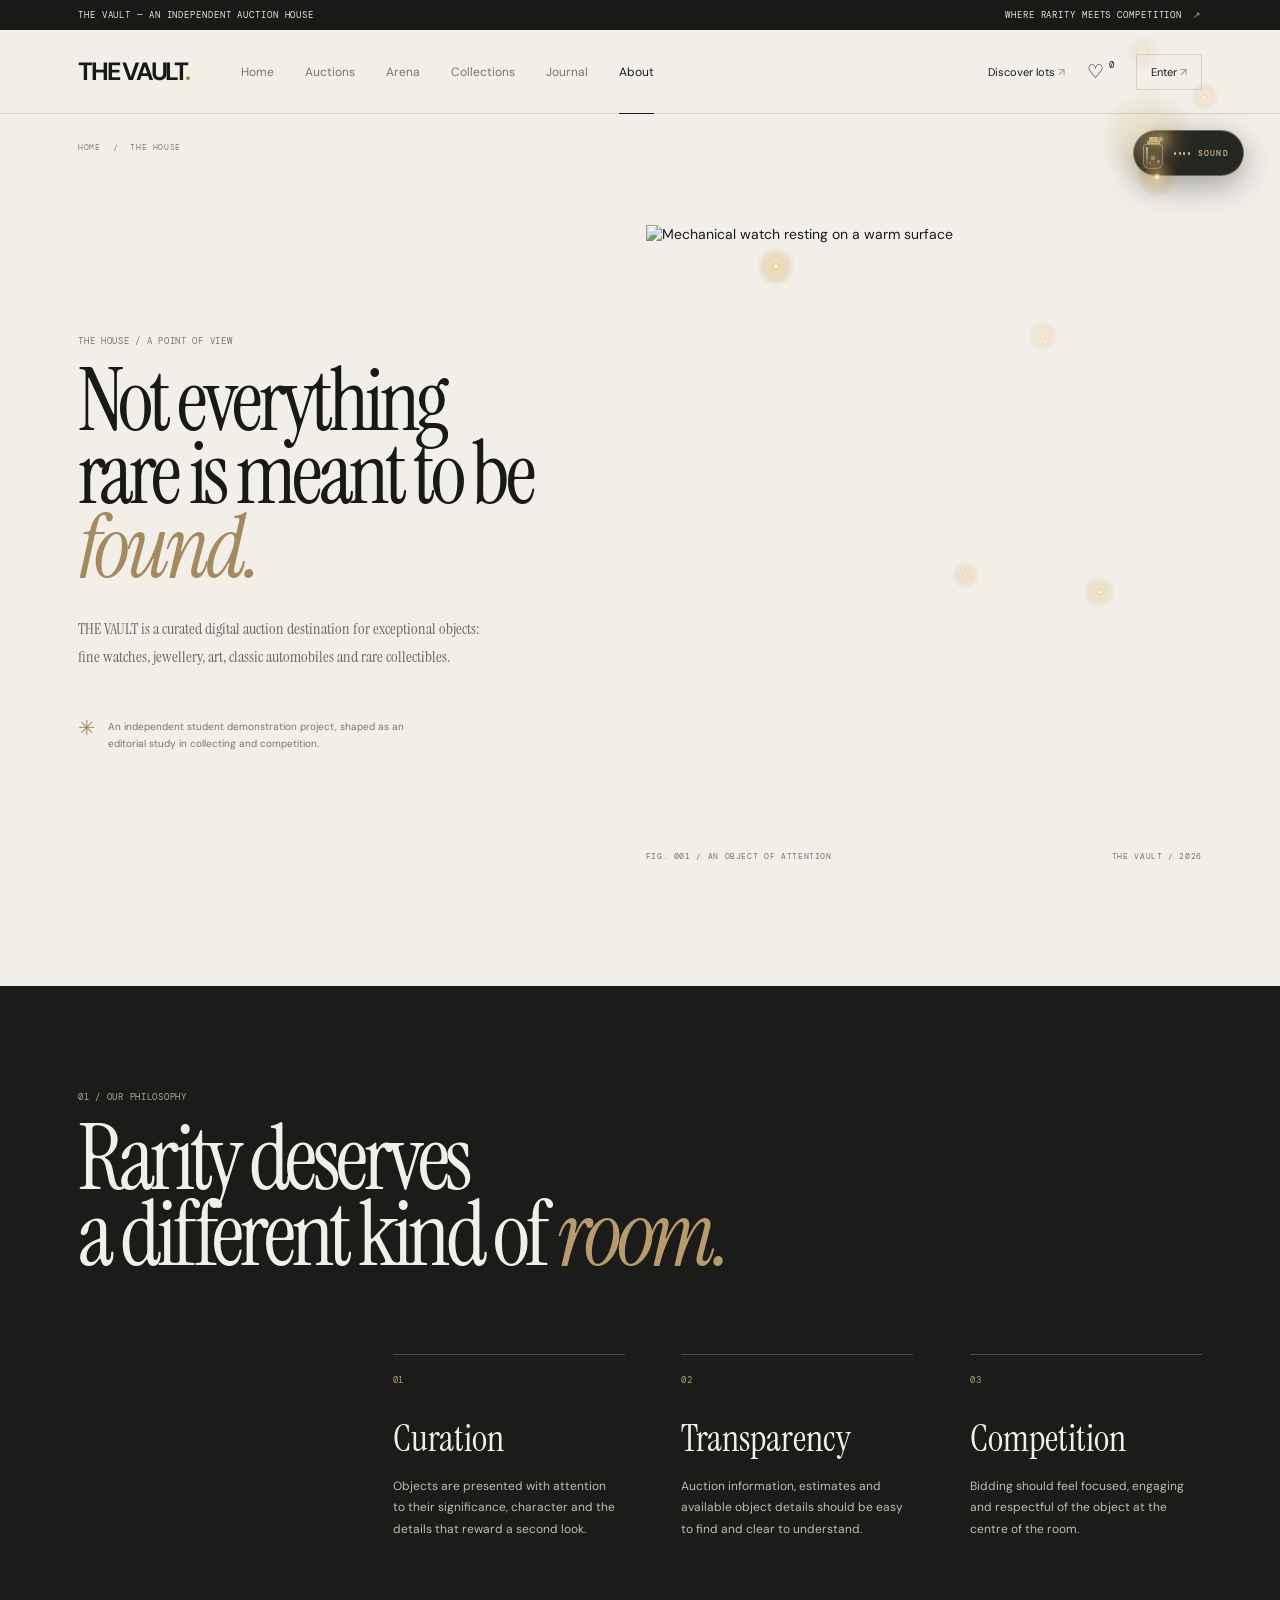
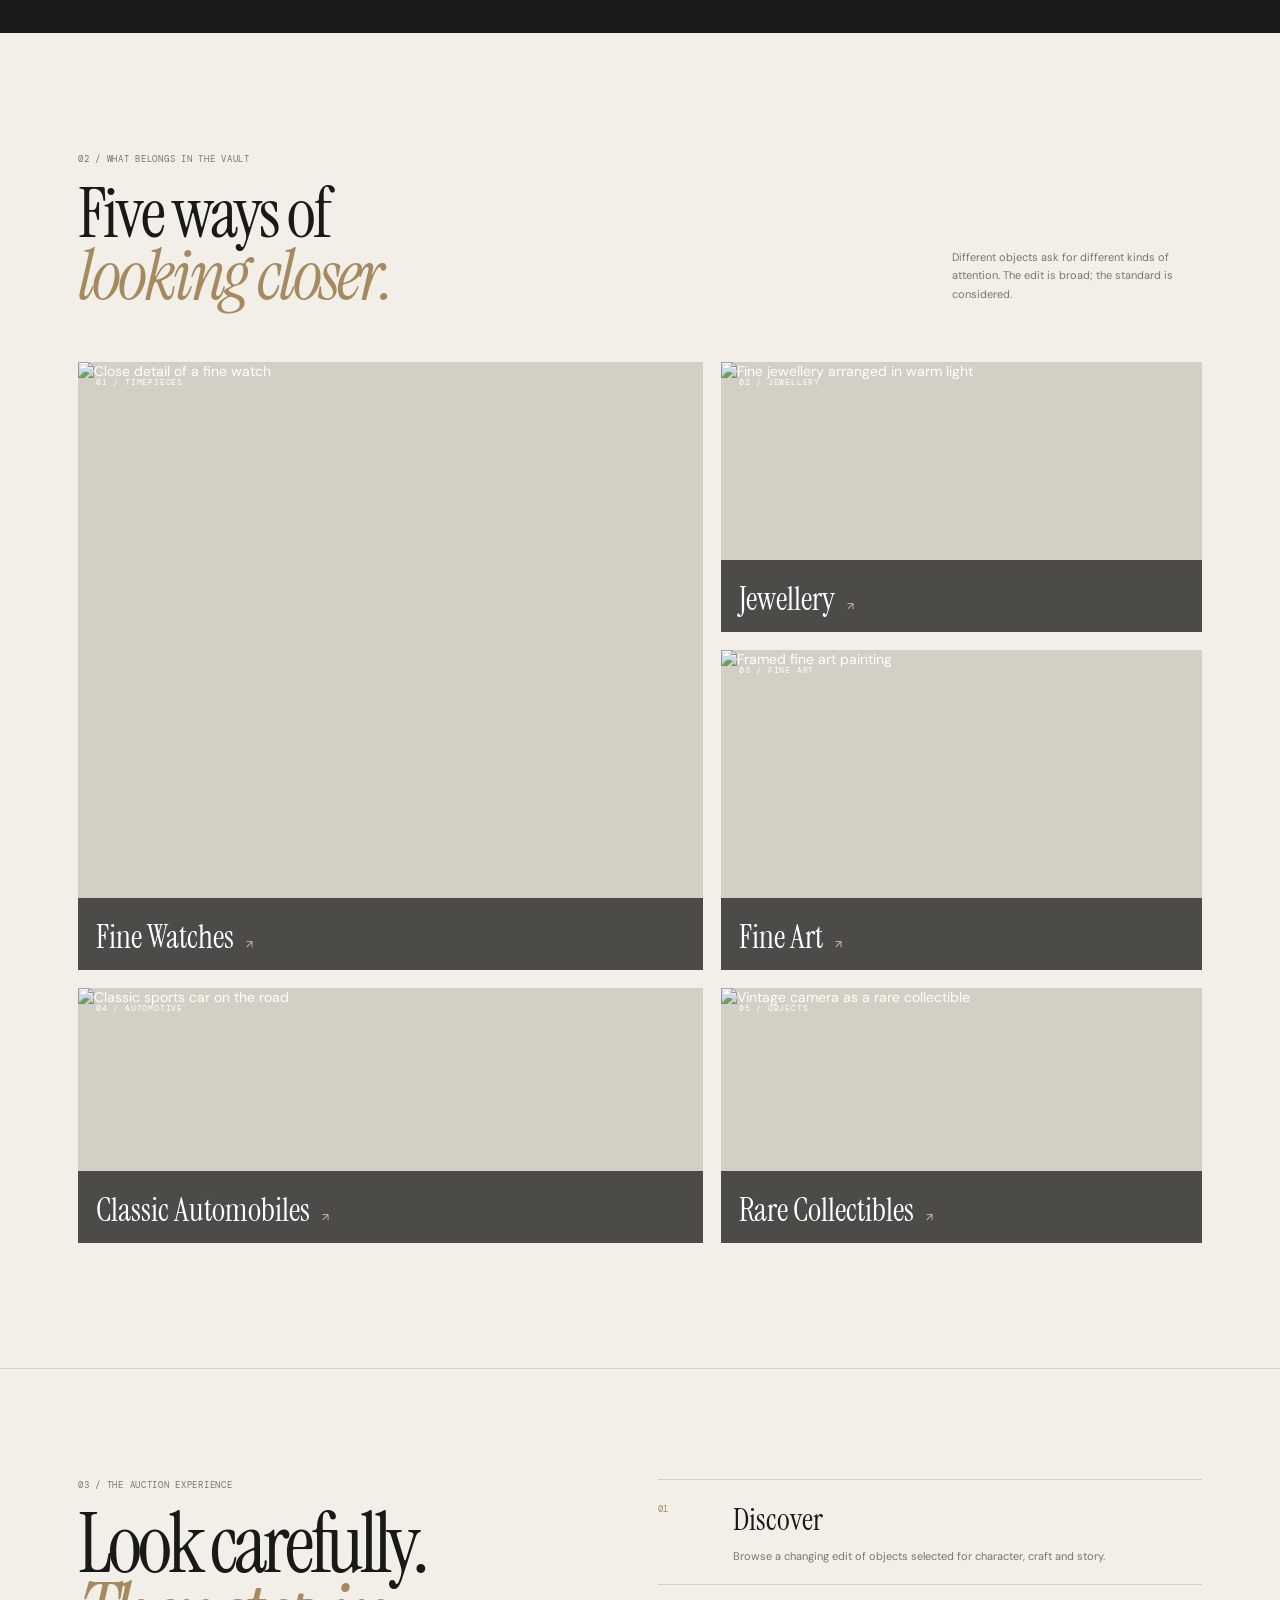
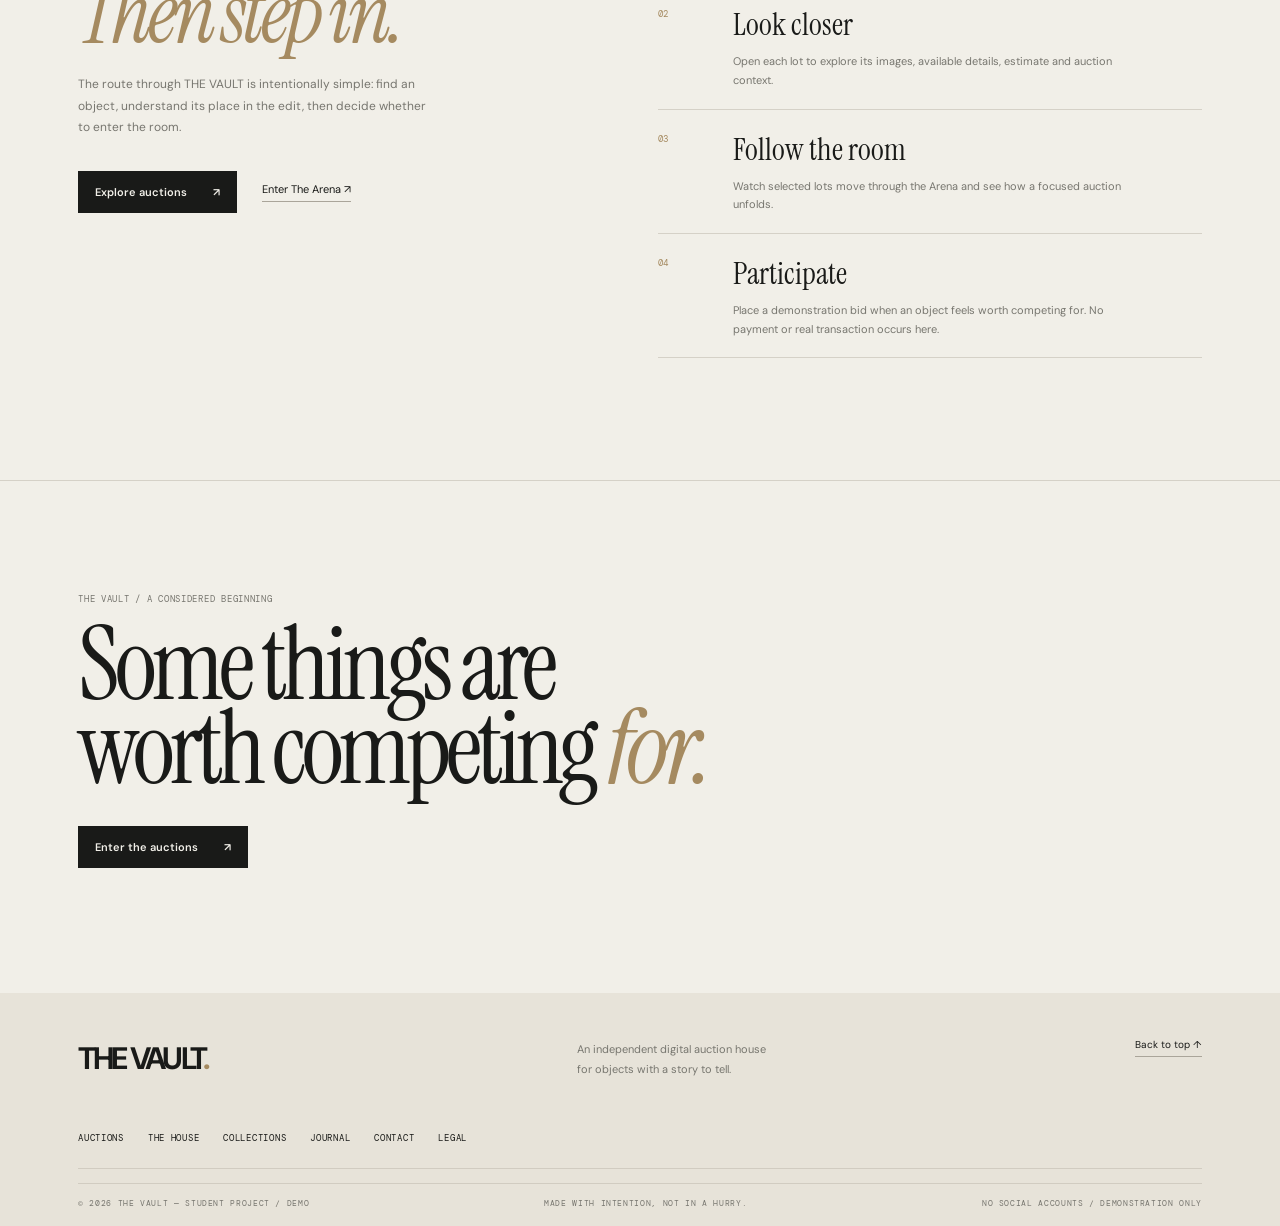
==== commit 9a4b1d31: "feat: position Firefly Sound Jar below header to eliminate overlap and refine Active Theory scroll a" ====
--- a/about.html
+++ b/about.html
@@ -10,8 +10,8 @@
   <link rel="preconnect" href="https://fonts.gstatic.com" crossorigin>
   <link href="https://fonts.googleapis.com/css2?family=DM+Mono:wght@400;500&family=DM+Sans:wght@400;500;600;700&family=Instrument+Serif:ital@0;1&display=swap" rel="stylesheet">
   <link rel="stylesheet" href="styles.css">
-  <link rel="stylesheet" href="cursor-loader.css?v=6">
-  <script defer src="cursor-loader.js?v=6"></script>
+  <link rel="stylesheet" href="cursor-loader.css?v=7">
+  <script defer src="cursor-loader.js?v=7"></script>
   <script defer src="https://cdn.jsdelivr.net/npm/@supabase/supabase-js@2.49.4/dist/umd/supabase.min.js"></script>
   <script defer src="supabase-config.js"></script>
   <script defer src="supabase-client.js"></script>
--- a/cursor-loader.css
+++ b/cursor-loader.css
@@ -303,40 +303,45 @@
 
 .vault-sound-jar {
   position: fixed;
-  top: 24px;
-  right: 28px;
+  top: 130px;
+  right: clamp(20px, 2.8vw, 36px);
   z-index: 10000;
   display: flex;
   align-items: center;
   gap: 10px;
   padding: 6px 14px 6px 8px;
   border-radius: 999px;
-  background: rgba(22, 23, 20, 0.88);
-  border: 1px solid rgba(212, 188, 145, 0.35);
-  backdrop-filter: blur(14px);
-  -webkit-backdrop-filter: blur(14px);
-  box-shadow: 0 8px 32px rgba(0, 0, 0, 0.28), 0 0 16px rgba(212, 188, 145, 0.08);
+  background: rgba(20, 22, 18, 0.92);
+  border: 1px solid rgba(212, 188, 145, 0.42);
+  backdrop-filter: blur(16px);
+  -webkit-backdrop-filter: blur(16px);
+  box-shadow: 0 10px 32px rgba(0, 0, 0, 0.32), 0 0 16px rgba(212, 188, 145, 0.1);
   cursor: pointer;
   user-select: none;
   outline: none;
-  transition: transform 0.45s cubic-bezier(0.16, 1, 0.3, 1),
-              opacity 0.35s ease,
+  transform: translateY(0);
+  opacity: 1;
+  transition: transform 0.5s cubic-bezier(0.16, 1, 0.3, 1),
+              opacity 0.4s cubic-bezier(0.16, 1, 0.3, 1),
               border-color 0.25s ease,
               box-shadow 0.25s ease,
               background 0.25s ease;
+  will-change: transform, opacity;
 }
 
 .vault-sound-jar:hover {
-  border-color: rgba(212, 188, 145, 0.75);
-  box-shadow: 0 10px 36px rgba(0, 0, 0, 0.35), 0 0 22px rgba(212, 188, 145, 0.28);
-  transform: translateY(-1px);
-}
-
-/* Active Theory Intelligent Scroll Reaction */
+  border-color: rgba(212, 188, 145, 0.85);
+  box-shadow: 0 12px 38px rgba(0, 0, 0, 0.42), 0 0 24px rgba(212, 188, 145, 0.32);
+  transform: translateY(-2px);
+}
+
+/* Active Theory Intelligent Scroll Reaction:
+   Scrolling down -> glides up out of viewport
+   Scrolling up -> glides smoothly back down into view */
 .vault-sound-jar.is-scrolled-hidden {
-  transform: translateY(-80px);
-  opacity: 0;
-  pointer-events: none;
+  transform: translateY(-100px) !important;
+  opacity: 0 !important;
+  pointer-events: none !important;
 }
 
 /* Bottle Miniature Structure */
@@ -497,8 +502,24 @@
 }
 
 /* ==========================================================================
-   4. Small Screen Optimization
+   4. Small Screen & Responsive Optimization
    ========================================================================== */
+
+@media (max-width: 900px) {
+  .vault-sound-jar {
+    top: 122px;
+    right: 20px;
+  }
+}
+
+@media (max-width: 680px) {
+  .vault-sound-jar {
+    top: 108px;
+    right: 14px;
+    padding: 5px 11px 5px 6px;
+    gap: 8px;
+  }
+}
 
 @media (max-width: 600px) and (hover: none) {
   /* Hide custom pointer dot and ring on small touchscreen phones */
@@ -511,10 +532,4 @@
   body.vault-cursor-active * {
     cursor: auto !important;
   }
-
-  .vault-sound-jar {
-    top: 14px;
-    right: 14px;
-    padding: 5px 10px 5px 6px;
-  }
-}
+}
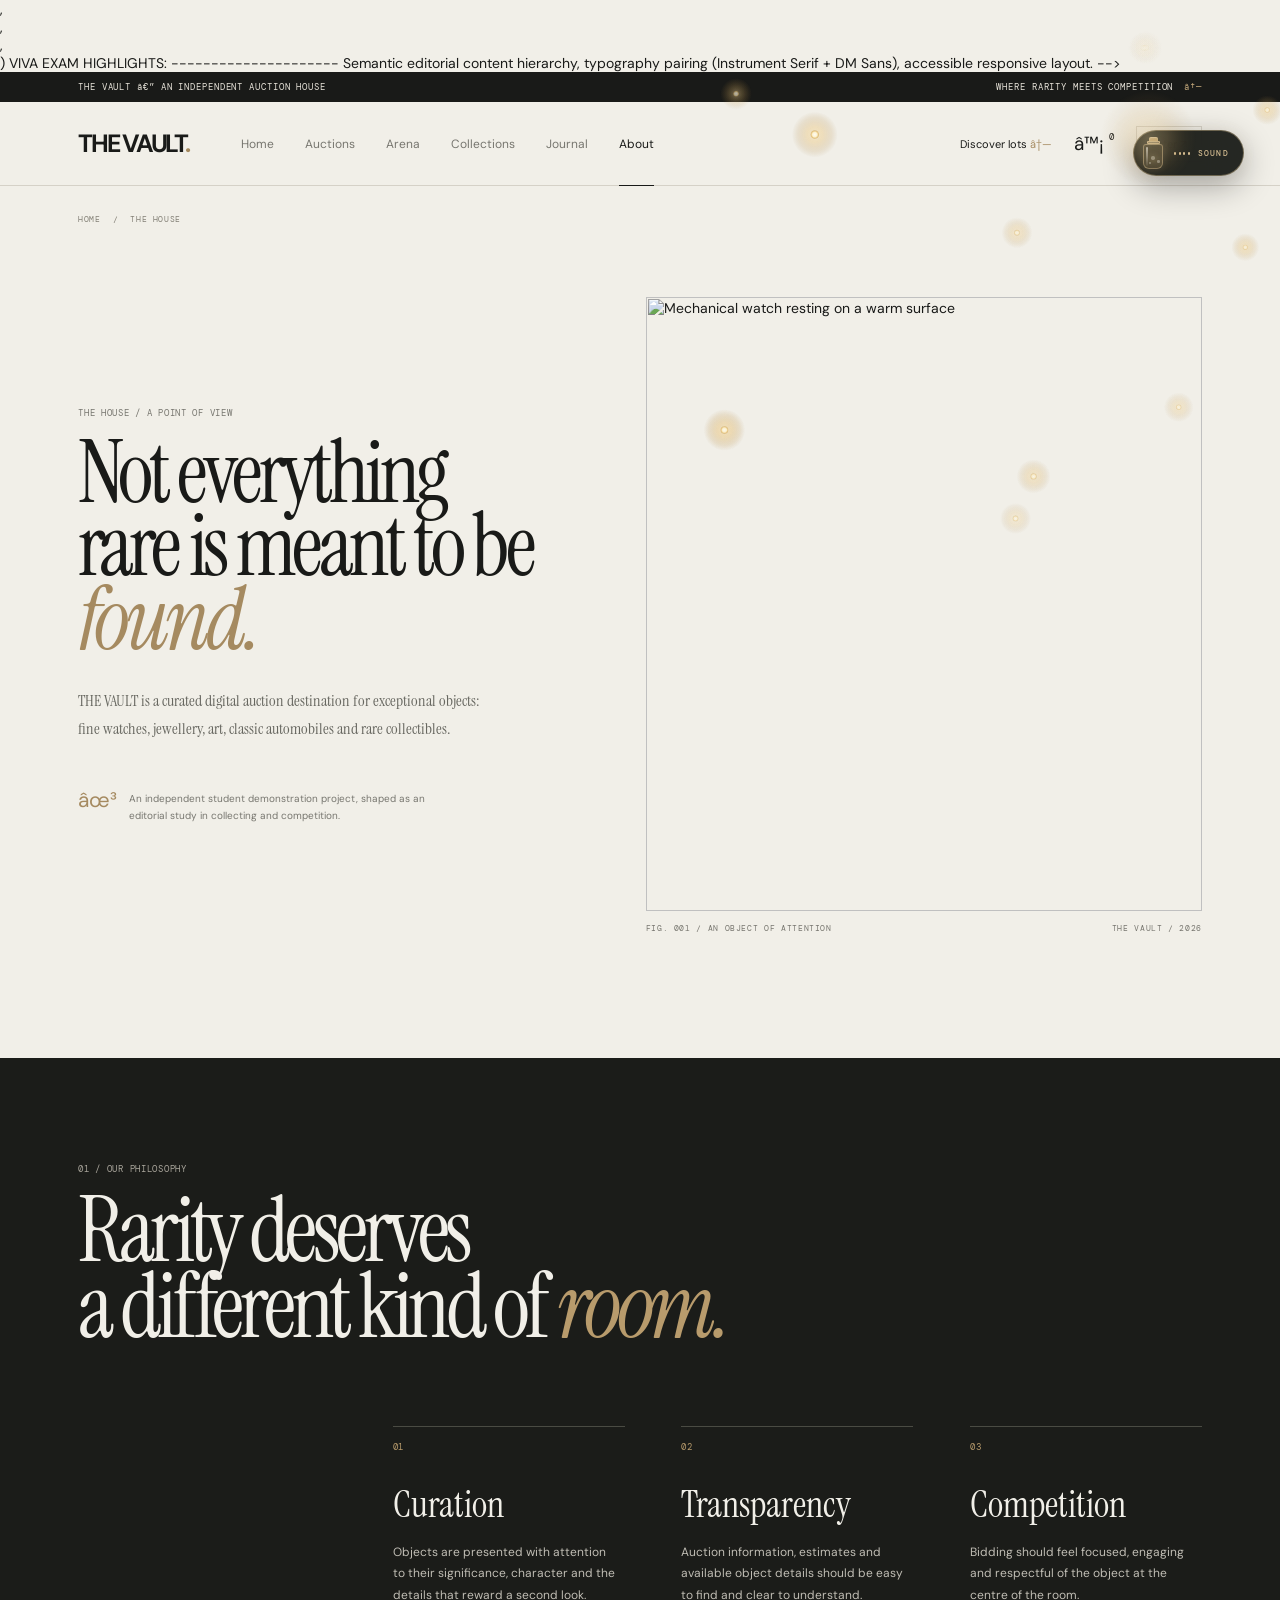
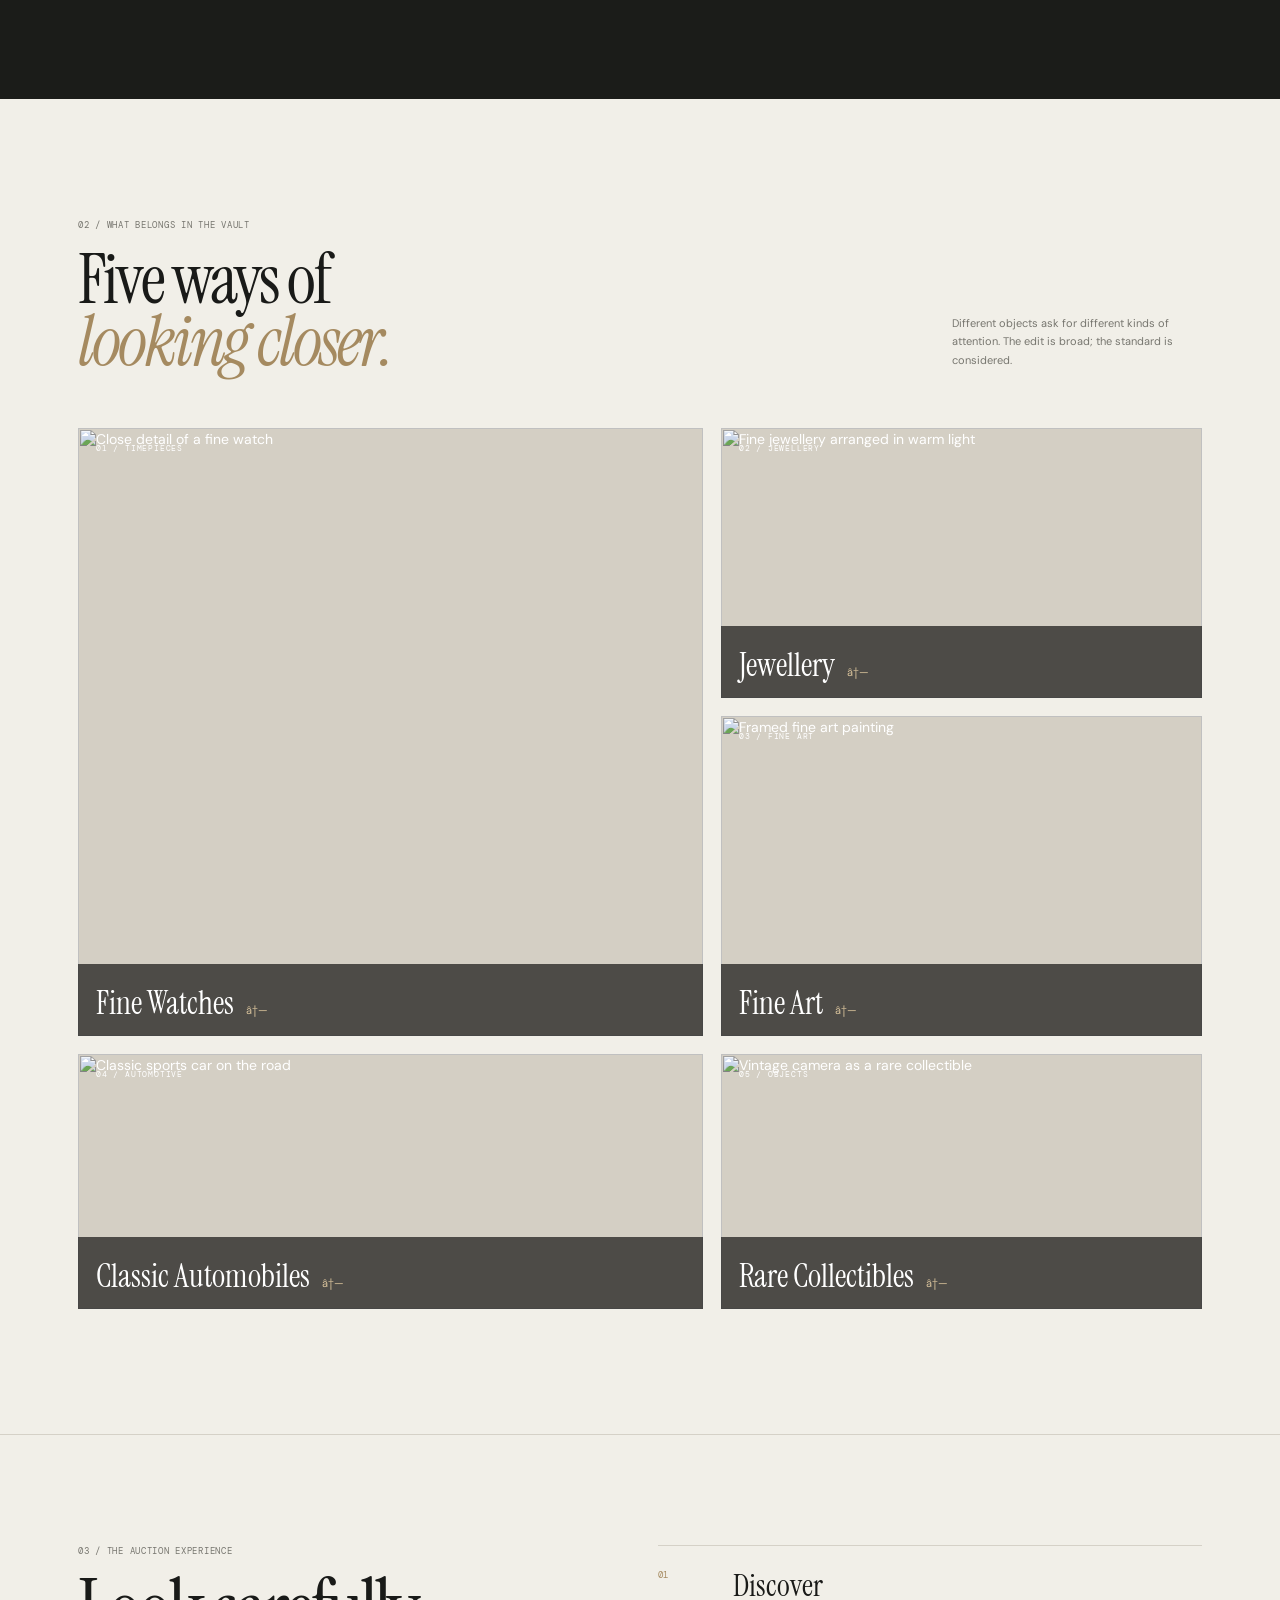
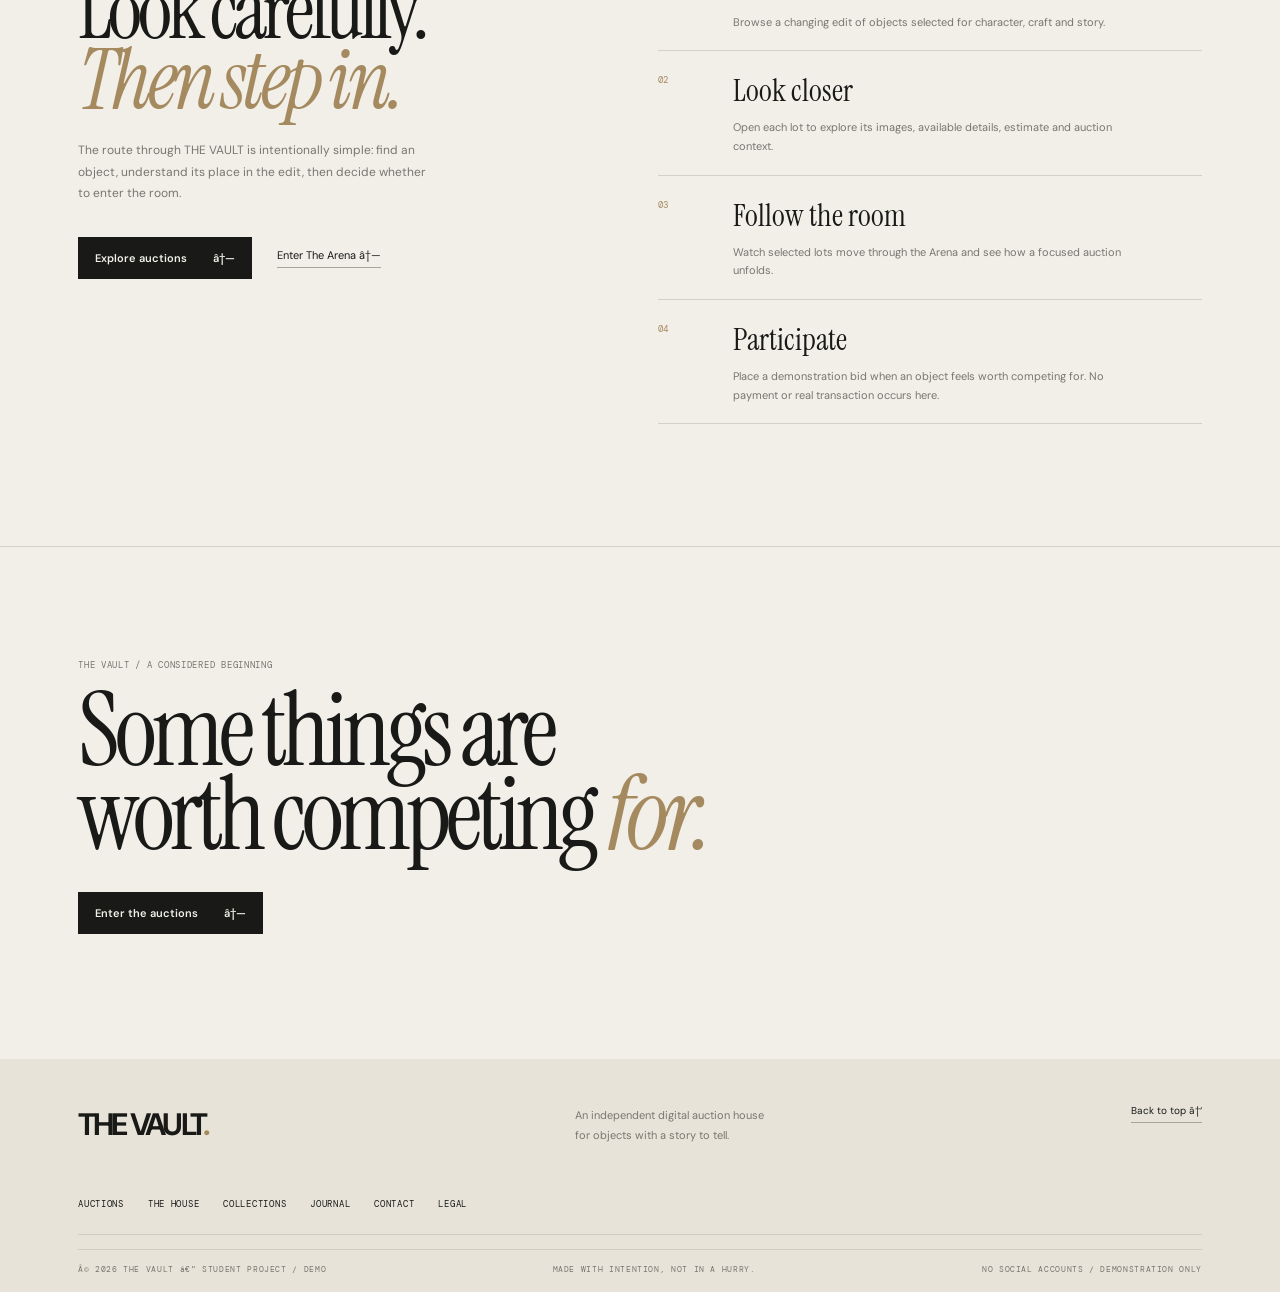
==== commit 774f4d94: "docs: comprehensive code documentation and complete viva preparation guides" ====
--- a/about.html
+++ b/about.html
@@ -1,6 +1,38 @@
+<!--
+=============================================================================
+THE VAULT — About the House (about.html)
+=============================================================================
+
+PURPOSE OF THIS PAGE:
+---------------------
+Brand philosophy, curatorial principles, independent digital auction house model, and team ethos.
+
+SCRIPTS CONTROLLING THIS PAGE:
+------------------------------
+cursor-loader.js, supabase-client.js, app.js (mobile nav & auth sync)
+
+KEY DOM HOOKS & ATTRIBUTES:
+---------------------------
+Semantic HTML5 structure (<main>
+    <!-- =======================================================================
+         3. MAIN CONTENT CONTAINER: About the House (about.html)
+         =======================================================================
+         Hosts the interactive layouts, data grids, and user interface controls.
+    -->, <section>, <article>, <aside>)
+
+VIVA EXAM HIGHLIGHTS:
+---------------------
+Semantic editorial content hierarchy, typography pairing (Instrument Serif + DM Sans), accessible responsive layout.
+-->
 <!doctype html>
 <html lang="en">
 <head>
+  <!-- =========================================================================
+       1. HEAD: Document Metadata, Fonts, Stylesheets, and Non-blocking Scripts
+       =========================================================================
+       VIVA NOTE: 'defer' tells the browser to download scripts in the background
+       and execute them after the HTML document is fully parsed into the DOM.
+  -->
   <meta charset="utf-8">
   <meta name="viewport" content="width=device-width, initial-scale=1">
   <meta name="theme-color" content="#f1efe8">
@@ -23,6 +55,13 @@
     <span>WHERE RARITY MEETS COMPETITION <i>↗</i></span>
   </div>
 
+  
+  <!-- =========================================================================
+       2. SITE HEADER & NAVIGATION
+       =========================================================================
+       Semantic banner container with brand wordmark, mobile navigation drawer
+       toggle, main navigation menu links, and real-time saved watchlist counter.
+  -->
   <header class="site-header">
     <a class="wordmark" href="index.html" aria-label="The Vault home">THE VAULT<span>.</span></a>
     <button class="mobile-menu-toggle" aria-label="Open navigation" aria-expanded="false">☰</button>
@@ -174,6 +213,13 @@
     </section>
   </main>
 
+  
+  <!-- =========================================================================
+       4. SITE FOOTER & LEGAL METADATA
+       =========================================================================
+       Contains secondary navigation, copyright, educational student project
+       disclaimer, and smooth scroll-to-top interaction link.
+  -->
   <footer class="site-footer page-gutter">
     <div class="footer-top">
       <a class="wordmark footer-wordmark" href="index.html">THE VAULT<span>.</span></a>
--- a/styles.css
+++ b/styles.css
@@ -1,3 +1,36 @@
+/**
+ * =============================================================================
+ * THE VAULT — Global Design System & Luxury Editorial Stylesheet (styles.css)
+ * =============================================================================
+ * 
+ * WHAT THIS FILE DOES:
+ * --------------------
+ * This is the central design system and master stylesheet for THE VAULT.
+ * It defines the entire visual personality of the luxury digital auction house:
+ *   1. CSS Custom Properties / Design Tokens (:root variables for palette & typography)
+ *   2. Global Typography & Reset (Instrument Serif, DM Sans, DM Mono, Box-Sizing)
+ *   3. Editorial Layout System (Announcement bar, site header, responsive navigation)
+ *   4. Responsive Grid & Flexbox Architectures (Catalog cards, auction lot details)
+ *   5. Interactive Micro-states (Hover effects, smooth transitions, heart button states)
+ *   6. 3D Artifact Showcase Section (Canvas container, studio stage lighting, controls)
+ *   7. Editorial Journal & Reading Experience (Multi-column reading layouts)
+ *   8. Correspondence & Contact Validation Styles (ARIA invalid indicators, error alerts)
+ *   9. Admin Telemetry & CRUD Management Dashboard (Metric tiles, tables, modals)
+ *  10. Responsive Breakpoints & Mobile Optimization (@media queries)
+ * 
+ * VIVA CONCEPTS FOR FIRST-YEAR CS STUDENTS:
+ * -----------------------------------------
+ * - CSS Variables (:root): Allows defining colors and fonts in one place and reusing
+ *   them throughout thousands of lines of CSS using `var(--name)`.
+ * - Box Sizing (border-box): Ensures padding and borders are included within the element's
+ *   total width and height, preventing layout breakage.
+ * - Fluid Sizing (clamp()): `clamp(min, preferred, max)` scales smoothly between screen sizes.
+ * - Flexbox vs Grid: Flexbox is 1-dimensional (rows or columns), Grid is 2-dimensional (rows and columns).
+ */
+
+/* ==========================================================================
+   1. Design Tokens & CSS Custom Properties (:root)
+   ========================================================================== */
 :root {
   --paper: #f1efe8;
   --paper-deep: #e8e4da;
@@ -2529,16 +2562,385 @@
   font: normal 24px/1.05 var(--serif);
 }
 
+/* ==========================================================================
+   Closing CTA / 3D Artifact Showcase
+   ========================================================================== */
+
 .closing-cta {
-  padding-top: 115px;
-  padding-bottom: 125px;
+  padding-top: 105px;
+  padding-bottom: 120px;
   border-top: 1px solid var(--line);
+  position: relative;
+  overflow: hidden;
+}
+
+.closing-cta-grid {
+  display: grid;
+  grid-template-columns: 1.05fr 0.95fr;
+  gap: clamp(40px, 5.2vw, 86px);
+  align-items: center;
+}
+
+/* Left Column: Editorial Content */
+.closing-cta-copy {
+  display: flex;
+  flex-direction: column;
+}
+
+.closing-cta-topline {
+  display: flex;
+  align-items: center;
+  justify-content: space-between;
+  gap: 16px;
+  margin-bottom: 22px;
+  flex-wrap: wrap;
+}
+
+.closing-badge {
+  display: inline-flex;
+  align-items: center;
+  gap: 7px;
+  font: 9px/1 var(--mono);
+  letter-spacing: 0.14em;
+  color: var(--brass);
+  background: rgba(165, 138, 96, 0.08);
+  border: 1px solid rgba(165, 138, 96, 0.28);
+  padding: 5px 11px;
+  border-radius: 999px;
+  text-transform: uppercase;
 }
 
 .closing-cta h2 {
-  font: normal clamp(62px,8vw,116px)/.82 var(--serif);
-  letter-spacing: -.05em;
-  margin: 0 0 35px;
+  font: normal clamp(52px, 6.4vw, 102px)/0.86 var(--serif);
+  letter-spacing: -0.045em;
+  margin: 0 0 24px;
+  color: var(--ink);
+}
+
+.closing-cta h2 em {
+  font-weight: normal;
+  color: var(--brass);
+}
+
+.closing-description {
+  max-width: 520px;
+  color: #62635d;
+  font-size: 15px;
+  line-height: 1.7;
+  margin: 0 0 32px;
+}
+
+.closing-actions {
+  display: flex;
+  align-items: center;
+  gap: 24px;
+  margin-bottom: 40px;
+  flex-wrap: wrap;
+}
+
+/* Lot Metadata Spec Grid */
+.closing-lot-specs {
+  display: grid;
+  grid-template-columns: repeat(2, 1fr);
+  gap: 16px 24px;
+  padding: 24px 0;
+  border-top: 1px solid var(--line);
+  border-bottom: 1px solid var(--line);
+  margin-bottom: 28px;
+}
+
+.closing-spec-item {
+  display: flex;
+  flex-direction: column;
+  gap: 4px;
+}
+
+.spec-label {
+  font: 8px/1 var(--mono);
+  letter-spacing: 0.14em;
+  color: var(--muted);
+  text-transform: uppercase;
+}
+
+.spec-val {
+  font-size: 13px;
+  font-weight: 500;
+  color: var(--ink);
+}
+
+.closing-note {
+  display: flex;
+  align-items: center;
+  gap: 10px;
+  font-size: 11px;
+  line-height: 1.5;
+  color: var(--muted);
+}
+
+.closing-note .asterisk {
+  color: var(--brass);
+  font-size: 14px;
+}
+
+/* Right Column: 3D Interactive Stage */
+.closing-3d-stage-container {
+  width: 100%;
+  position: relative;
+}
+
+.closing-3d-frame {
+  position: relative;
+  border-radius: 12px;
+  background: radial-gradient(circle at 50% 45%, rgba(255, 255, 255, 0.75), rgba(235, 231, 222, 0.65));
+  border: 1px solid rgba(213, 209, 199, 0.85);
+  box-shadow: 0 16px 48px rgba(25, 26, 24, 0.05), inset 0 1px 1px rgba(255, 255, 255, 0.7);
+  overflow: hidden;
+  padding: 18px 20px 16px;
+  display: flex;
+  flex-direction: column;
+}
+
+.stage-hud-top {
+  display: flex;
+  align-items: center;
+  justify-content: space-between;
+  padding-bottom: 10px;
+  border-bottom: 1px solid rgba(213, 209, 199, 0.55);
+  font: 9px/1 var(--mono);
+  letter-spacing: 0.12em;
+  color: var(--muted);
+}
+
+.stage-hud-badge {
+  font-weight: 500;
+  color: var(--brass);
+}
+
+.stage-hud-hint {
+  font-size: 8px;
+  opacity: 0.8;
+  text-transform: uppercase;
+}
+
+.closing-3d-canvas-wrap {
+  width: 100%;
+  height: 480px;
+  position: relative;
+  display: flex;
+  align-items: center;
+  justify-content: center;
+  cursor: grab;
+  user-select: none;
+  touch-action: none;
+}
+
+.closing-3d-canvas-wrap:active {
+  cursor: grabbing;
+}
+
+.stage-specimen-backdrop {
+  position: absolute;
+  inset: 0;
+  display: flex;
+  align-items: center;
+  justify-content: center;
+  pointer-events: none;
+  user-select: none;
+  overflow: hidden;
+  z-index: 1;
+}
+
+.stage-specimen-svg {
+  width: 90%;
+  height: 90%;
+  max-width: 440px;
+  max-height: 420px;
+  opacity: 0.92;
+  transition: opacity 0.5s ease;
+}
+
+#vault3dCanvas {
+  position: relative;
+  z-index: 2;
+  width: 100% !important;
+  height: 100% !important;
+  display: block;
+  outline: none;
+  background: transparent;
+}
+
+/* Stage Loading Overlay */
+.stage-loading-overlay {
+  position: absolute;
+  inset: 0;
+  background: rgba(241, 239, 232, 0.9);
+  backdrop-filter: blur(8px);
+  -webkit-backdrop-filter: blur(8px);
+  display: flex;
+  flex-direction: column;
+  align-items: center;
+  justify-content: center;
+  gap: 12px;
+  z-index: 10;
+  transition: opacity 0.5s ease, visibility 0.5s ease;
+}
+
+.stage-loading-overlay.is-loaded {
+  opacity: 0;
+  visibility: hidden;
+  pointer-events: none;
+}
+
+.stage-loader-spinner {
+  position: relative;
+  width: 44px;
+  height: 44px;
+  display: flex;
+  align-items: center;
+  justify-content: center;
+}
+
+.spinner-ring {
+  position: absolute;
+  inset: 0;
+  border-radius: 50%;
+  border: 1.5px solid rgba(165, 138, 96, 0.25);
+  border-top-color: var(--brass);
+  animation: stageSpin 1.1s linear infinite;
+}
+
+.spinner-icon {
+  font-size: 13px;
+  color: var(--brass);
+  animation: stagePulse 2s ease-in-out infinite;
+}
+
+@keyframes stageSpin {
+  to { transform: rotate(360deg); }
+}
+
+@keyframes stagePulse {
+  0%, 100% { opacity: 0.5; transform: scale(0.9); }
+  50% { opacity: 1; transform: scale(1.15); }
+}
+
+.stage-loading-text {
+  font: 9px/1 var(--mono);
+  letter-spacing: 0.16em;
+  color: var(--muted);
+  text-transform: uppercase;
+  margin: 0;
+}
+
+.stage-loading-progress {
+  font: 11px/1 var(--mono);
+  font-weight: 500;
+  color: var(--brass);
+}
+
+/* Stage HUD Bottom */
+.stage-hud-bottom {
+  display: flex;
+  align-items: center;
+  justify-content: space-between;
+  padding-top: 12px;
+  border-top: 1px solid rgba(213, 209, 199, 0.55);
+  font: 9px/1 var(--mono);
+  letter-spacing: 0.12em;
+  gap: 12px;
+  flex-wrap: wrap;
+}
+
+.stage-hud-status {
+  display: flex;
+  align-items: center;
+  gap: 7px;
+  color: var(--muted);
+}
+
+.status-pulse-dot {
+  width: 6px;
+  height: 6px;
+  border-radius: 50%;
+  background: var(--brass);
+  box-shadow: 0 0 8px rgba(165, 138, 96, 0.7);
+  animation: pulseDot 2s infinite ease-in-out;
+}
+
+@keyframes pulseDot {
+  0%, 100% { opacity: 0.55; transform: scale(0.9); }
+  50% { opacity: 1; transform: scale(1.25); }
+}
+
+.stage-controls-group {
+  display: flex;
+  align-items: center;
+  gap: 6px;
+}
+
+.stage-ctrl-btn {
+  display: inline-flex;
+  align-items: center;
+  gap: 5px;
+  padding: 5px 10px;
+  border-radius: 999px;
+  border: 1px solid rgba(213, 209, 199, 0.9);
+  background: rgba(255, 255, 255, 0.75);
+  font: 9px/1 var(--mono);
+  letter-spacing: 0.08em;
+  color: var(--ink);
+  cursor: pointer;
+  transition: all 0.2s ease;
+  user-select: none;
+}
+
+.stage-ctrl-btn:hover {
+  background: var(--paper-deep);
+  border-color: var(--brass);
+  color: var(--ink);
+}
+
+.stage-ctrl-btn.is-paused {
+  color: var(--muted);
+  border-color: rgba(213, 209, 199, 0.6);
+}
+
+.ctrl-btn-icon {
+  width: 26px;
+  height: 26px;
+  padding: 0;
+  justify-content: center;
+  font-size: 13px;
+  font-weight: 500;
+}
+
+/* Responsive Overrides */
+@media (max-width: 1024px) {
+  .closing-cta-grid {
+    grid-template-columns: 1fr;
+    gap: 48px;
+  }
+  .closing-3d-canvas-wrap {
+    height: 420px;
+  }
+}
+
+@media (max-width: 680px) {
+  .closing-cta {
+    padding-top: 68px;
+    padding-bottom: 78px;
+  }
+  .closing-lot-specs {
+    grid-template-columns: 1fr;
+    gap: 12px;
+  }
+  .closing-3d-canvas-wrap {
+    height: 330px;
+  }
+  .stage-hud-bottom {
+    flex-direction: column;
+    align-items: flex-start;
+  }
 }
 
 .footer-links {
@@ -3194,13 +3596,6 @@
   }
   .journal-list {
     grid-column: auto;
-  }
-  .closing-cta {
-    padding-top: 78px;
-    padding-bottom: 82px;
-  }
-  .closing-cta h2 {
-    font-size: 78px;
   }
   .footer-links {
     gap: 14px;
--- a/cursor-loader.css
+++ b/cursor-loader.css
@@ -1,18 +1,38 @@
 /**
- * THE VAULT — Signature Liquid Cursor, Ambient Firefly Colony & Cinematic Loading Experience
- *
- * Implements:
- *  1. Custom precision cursor & fluid liquid mouse trail
- *  2. Ambient glowing firefly colony emerging from upper-edge gathering point
- *  3. Active Theory inspired editorial loading sequence
- *  4. Interactive Firefly Sound Jar with Active Theory scroll reaction
+ * =============================================================================
+ * THE VAULT — Signature Liquid Cursor, Ambient Firefly Colony & Cinematic Loader
+ * =============================================================================
+ * 
+ * WHAT THIS FILE DOES:
+ * --------------------
+ * This stylesheet provides the complete visual architecture for THE VAULT's award-winning
+ * interactive sensory layer:
+ *   1. Custom Dual-Layer Precision Cursor (Luminous center dot + physical inertia follower ring)
+ *   2. Canvas Layer Stacking & GPU Acceleration (Firefly canvas, Liquid Trail canvas)
+ *   3. Active Theory Inspired Editorial Preloader Overlay (Branded framing, pulsing typography)
+ *   4. Interactive Floating Sound Jar Pill (Active Theory scroll-reactive mechanics, dancing embers)
+ *   5. Responsive Mobile Fallbacks & Accessibility Overrides
+ * 
+ * VIVA TECHNICAL HIGHLIGHTS:
+ * --------------------------
+ * - Stacking Context (Z-Index Hierarchy): Carefully structured so canvases never block user clicks.
+ * - Hardware Acceleration: Using `translate3d()` and `will-change: transform` to force GPU compositing.
+ * - Event Pass-Through: `pointer-events: none` ensures clicks hit underlying HTML links/buttons.
+ * - Deceleration Curves: `cubic-bezier(0.16, 1, 0.3, 1)` creates a high-end luxury mechanical feel.
+ * - Media Capabilities: `@media (hover: none)` automatically restores native touchscreen behavior.
  */
 
 /* ==========================================================================
-   1. Custom Cursor Precision Styles
+   1. Custom Cursor Precision Styles & Canvas Stacking
    ========================================================================== */
 
-/* Hide standard system cursor when custom cursor is active on non-touch interactions */
+/**
+ * HIDE NATIVE SYSTEM CURSOR:
+ * --------------------------
+ * When JavaScript detects a non-touch mouse device, it adds `.vault-cursor-active`
+ * to the `<body>` element. We hide the default OS pointer (`cursor: none !important`)
+ * on interactive elements so our custom gold dot and ring take over smoothly.
+ */
 body.vault-cursor-active,
 body.vault-cursor-active a,
 body.vault-cursor-active button,
@@ -26,7 +46,13 @@
   cursor: none !important;
 }
 
-/* Explicitly restore native text cursor on form inputs, textareas, and selects */
+/**
+ * ACCESSIBILITY & FORM USABILITY EXCEPTION:
+ * -----------------------------------------
+ * When the user focuses on form inputs, search bars, textareas, or dropdowns,
+ * we explicitly restore the native I-beam text selection cursor (`cursor: auto !important`).
+ * This ensures visitors can easily position their text caret without confusion.
+ */
 body.vault-cursor-active input,
 body.vault-cursor-active textarea,
 body.vault-cursor-active select,
@@ -34,7 +60,15 @@
   cursor: auto !important;
 }
 
-/* Ambient Firefly Canvas (Above content, below cursor and liquid trail) */
+/**
+ * AMBIENT FIREFLY CANVAS (z-index: 99990):
+ * ----------------------------------------
+ * - position: fixed: Pins the canvas across the entire viewport.
+ * - pointer-events: none: CRITICAL! Allows clicks, scrolling, and drags to pass directly
+ *   through the canvas to underlying website links and buttons without interference.
+ * - z-index: 99990: Sits above standard page content, but behind the liquid trail and cursor.
+ * - will-change: transform: Informs the browser GPU to optimize composite layers.
+ */
 .vault-firefly-canvas {
   position: fixed;
   top: 0;
@@ -47,7 +81,12 @@
   will-change: transform;
 }
 
-/* Fluid Liquid Mouse Trail Canvas */
+/**
+ * FLUID LIQUID MOUSE TRAIL CANVAS (z-index: 99998):
+ * -------------------------------------------------
+ * Renders the quadratic Bézier curve fluid filaments connecting recent mouse positions.
+ * Sits directly below the custom cursor dot.
+ */
 .vault-trail-canvas {
   position: fixed;
   top: 0;
@@ -60,7 +99,13 @@
   will-change: transform;
 }
 
-/* Precision Center Dot */
+/**
+ * PRECISION CENTER DOT (z-index: 100001):
+ * ---------------------------------------
+ * The tiny champagne-gold dot (6px × 6px) that follows the mouse with ZERO lag.
+ * - translate3d(-50%, -50%, 0): Centers the dot exactly over the mouse coordinates.
+ * - box-shadow: Creates the soft luminous bioluminescent halo.
+ */
 .vault-cursor-dot {
   position: fixed;
   top: 0;
@@ -77,7 +122,13 @@
   will-change: transform;
 }
 
-/* Refined Follower Ring with Physical Inertia */
+/**
+ * REFINED FOLLOWER RING WITH PHYSICAL INERTIA (z-index: 100000):
+ * --------------------------------------------------------------
+ * The outer floating ring (32px × 32px) that trails behind the mouse using Linear
+ * Interpolation (LERP) calculated in JavaScript.
+ * - cubic-bezier(0.16, 1, 0.3, 1): Custom deceleration curve for springy expansion.
+ */
 .vault-cursor-ring {
   position: fixed;
   top: 0;
@@ -103,7 +154,11 @@
   will-change: transform, width, height;
 }
 
-/* Interactive States */
+/* --------------------------------------------------------------------------
+   Interactive Cursor Morphing States
+   -------------------------------------------------------------------------- */
+
+/* Hovering regular links: Ring gently expands to 48px */
 .vault-cursor-ring.is-hovering {
   width: 48px;
   height: 48px;
@@ -112,6 +167,7 @@
   box-shadow: 0 0 24px rgba(212, 188, 145, 0.25);
 }
 
+/* Hovering buttons: Ring tightens and fills with a gold tint */
 .vault-cursor-ring.is-button {
   width: 44px;
   height: 44px;
@@ -120,6 +176,7 @@
   box-shadow: 0 0 20px rgba(212, 188, 145, 0.35);
 }
 
+/* Hovering auction lot cards: Ring morphs into a solid gold badge (60px) displaying "VIEW" */
 .vault-cursor-ring.is-card {
   width: 60px;
   height: 60px;
@@ -128,6 +185,7 @@
   box-shadow: 0 10px 32px rgba(0, 0, 0, 0.28);
 }
 
+/* The "VIEW" label inside the card cursor */
 .vault-cursor-label {
   font: 8px/1 'DM Mono', monospace;
   letter-spacing: 0.14em;
@@ -146,10 +204,12 @@
   transform: scale(1);
 }
 
+/* Hide center dot when ring is in card badge mode */
 .vault-cursor-dot.is-card {
   opacity: 0;
 }
 
+/* Hidden state when cursor exits the browser window */
 .vault-cursor-dot.is-hidden,
 .vault-cursor-ring.is-hidden {
   opacity: 0 !important;
@@ -160,6 +220,14 @@
    2. Active Theory Inspired Cinematic Loading Overlay
    ========================================================================== */
 
+/**
+ * FULLSCREEN PRELOADER CONTAINER (z-index: 9999999):
+ * --------------------------------------------------
+ * Sits at the highest possible layer in the DOM, concealing the page while fonts,
+ * images, and 3D models load into browser memory.
+ * - inset: 0: Modern shorthand for top: 0; right: 0; bottom: 0; left: 0;
+ * - transition: Provides the smooth fade-out and slide-up dismissal.
+ */
 .vault-loader {
   position: fixed;
   inset: 0;
@@ -176,6 +244,7 @@
   user-select: none;
 }
 
+/* Dismissed state triggered by JavaScript when loading finishes */
 .vault-loader.is-hidden {
   opacity: 0;
   transform: translateY(-26px);
@@ -183,7 +252,7 @@
   visibility: hidden;
 }
 
-/* Architectural Framing Elements */
+/* Architectural Framing Elements (Corner coordinates & date) */
 .vault-loader-frame {
   position: absolute;
   inset: clamp(20px, 3.5vw, 48px);
@@ -301,6 +370,13 @@
    3. Interactive Firefly Sound Jar (Top-Right Active Theory Floating Pill)
    ========================================================================== */
 
+/**
+ * FLOATING JAR CONTROLLER (z-index: 10000):
+ * -----------------------------------------
+ * Positioned in the upper-right corner of the website.
+ * - backdrop-filter: blur(16px): Glassmorphism background blur effect.
+ * - border-radius: 999px: Full capsule pill geometry.
+ */
 .vault-sound-jar {
   position: fixed;
   top: 130px;
@@ -335,16 +411,20 @@
   transform: translateY(-2px);
 }
 
-/* Active Theory Intelligent Scroll Reaction:
-   Scrolling down -> glides up out of viewport
-   Scrolling up -> glides smoothly back down into view */
+/**
+ * ACTIVE THEORY SCROLL REACTION:
+ * ------------------------------
+ * Inspired by Active Theory's portfolio navigation:
+ * - Scrolling DOWN hides the button smoothly upward (-100px).
+ * - Scrolling UP brings it gliding back down into view.
+ */
 .vault-sound-jar.is-scrolled-hidden {
   transform: translateY(-100px) !important;
   opacity: 0 !important;
   pointer-events: none !important;
 }
 
-/* Bottle Miniature Structure */
+/* Pure CSS Miniature Glass Bottle */
 .vault-jar-bottle {
   width: 22px;
   height: 32px;
@@ -388,7 +468,7 @@
   box-shadow: inset 0 0 10px rgba(245, 218, 156, 0.65), 0 0 18px rgba(224, 196, 140, 0.55);
 }
 
-/* Glass Highlight Sheen */
+/* Glass Surface Reflection Sheen */
 .vault-jar-reflection {
   position: absolute;
   left: 2px;
@@ -453,7 +533,7 @@
   50% { transform: translate(4px, -2px) scale(1.2); }
 }
 
-/* Sound Info & Equalizer */
+/* Sound Info & Animated Audio Equalizer Bars */
 .vault-sound-info {
   display: flex;
   align-items: center;
@@ -502,7 +582,7 @@
 }
 
 /* ==========================================================================
-   4. Small Screen & Responsive Optimization
+   4. Small Screen & Responsive Media Queries
    ========================================================================== */
 
 @media (max-width: 900px) {
@@ -521,8 +601,13 @@
   }
 }
 
+/**
+ * MOBILE TOUCH DETECTION:
+ * -----------------------
+ * On touchscreens (where mouse pointers do not exist), we completely hide
+ * the custom cursor elements and restore native touch taps.
+ */
 @media (max-width: 600px) and (hover: none) {
-  /* Hide custom pointer dot and ring on small touchscreen phones */
   .vault-cursor-dot,
   .vault-cursor-ring {
     display: none !important;
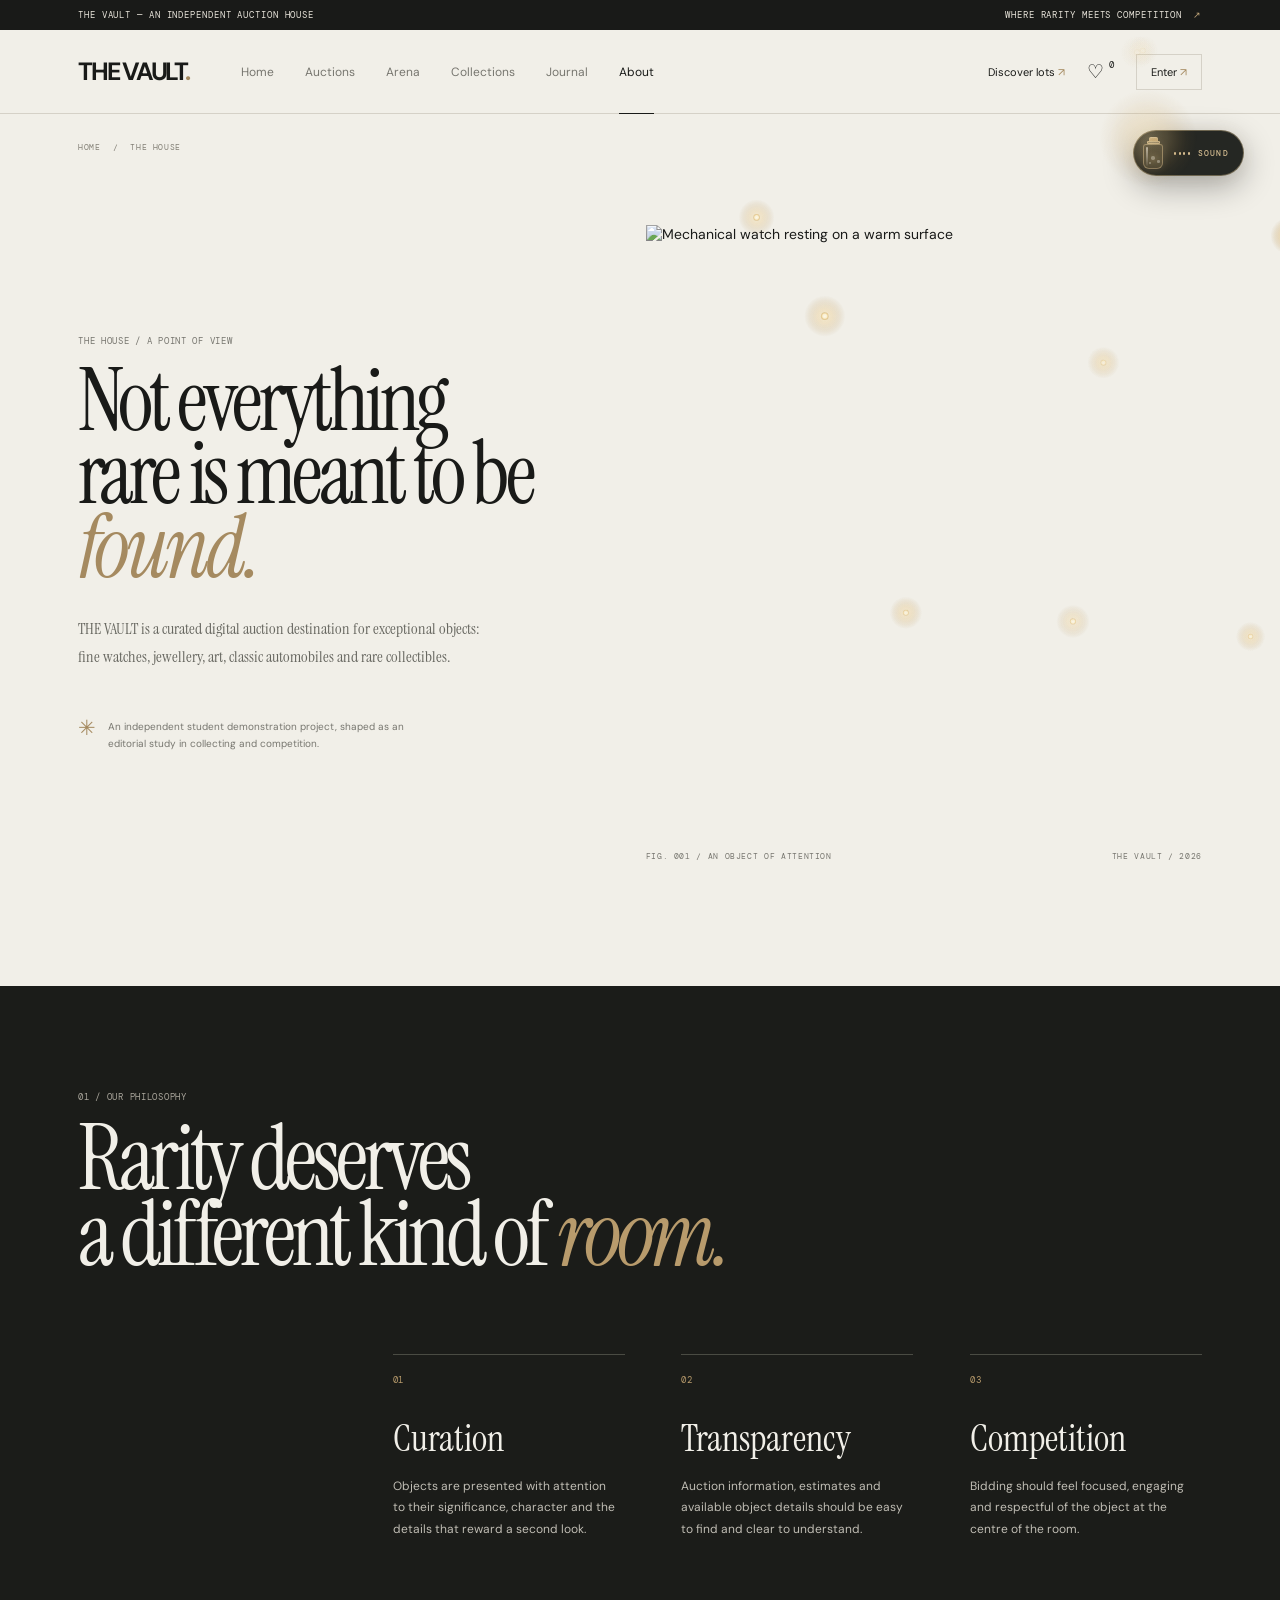
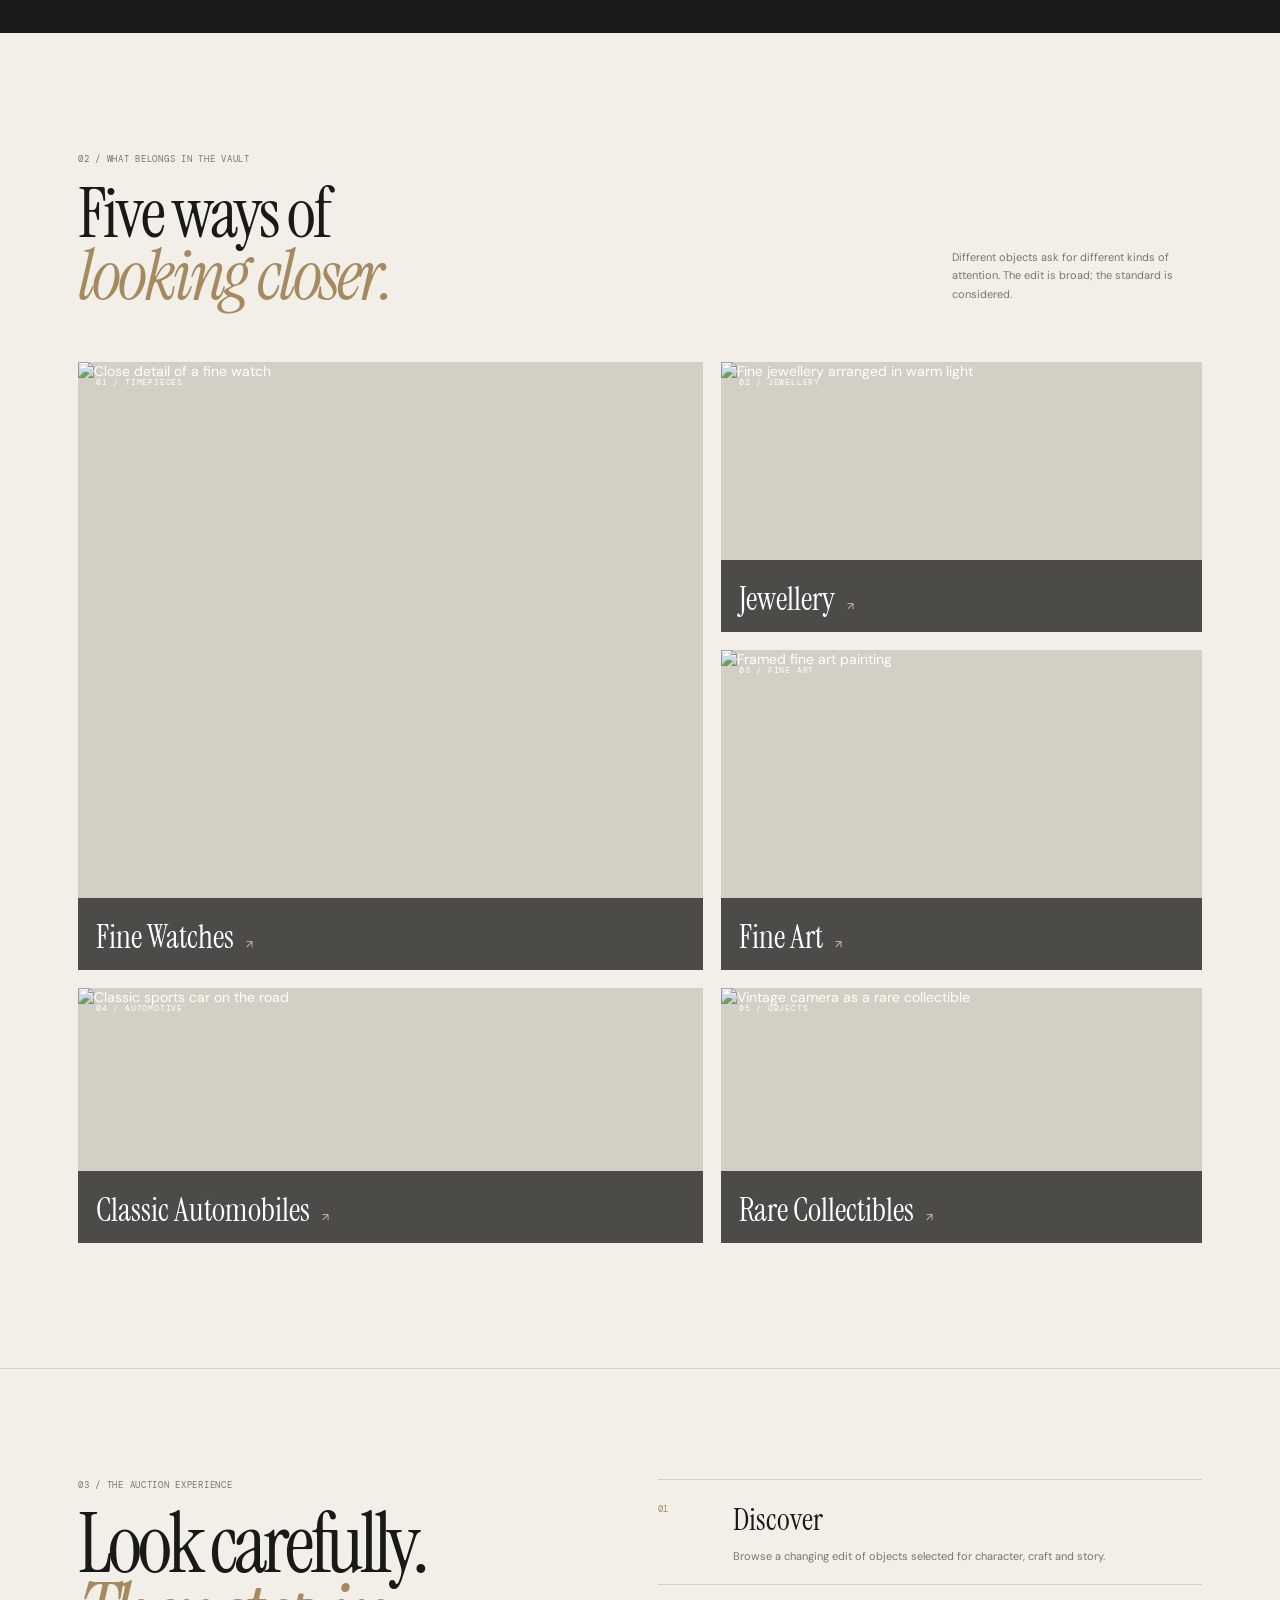
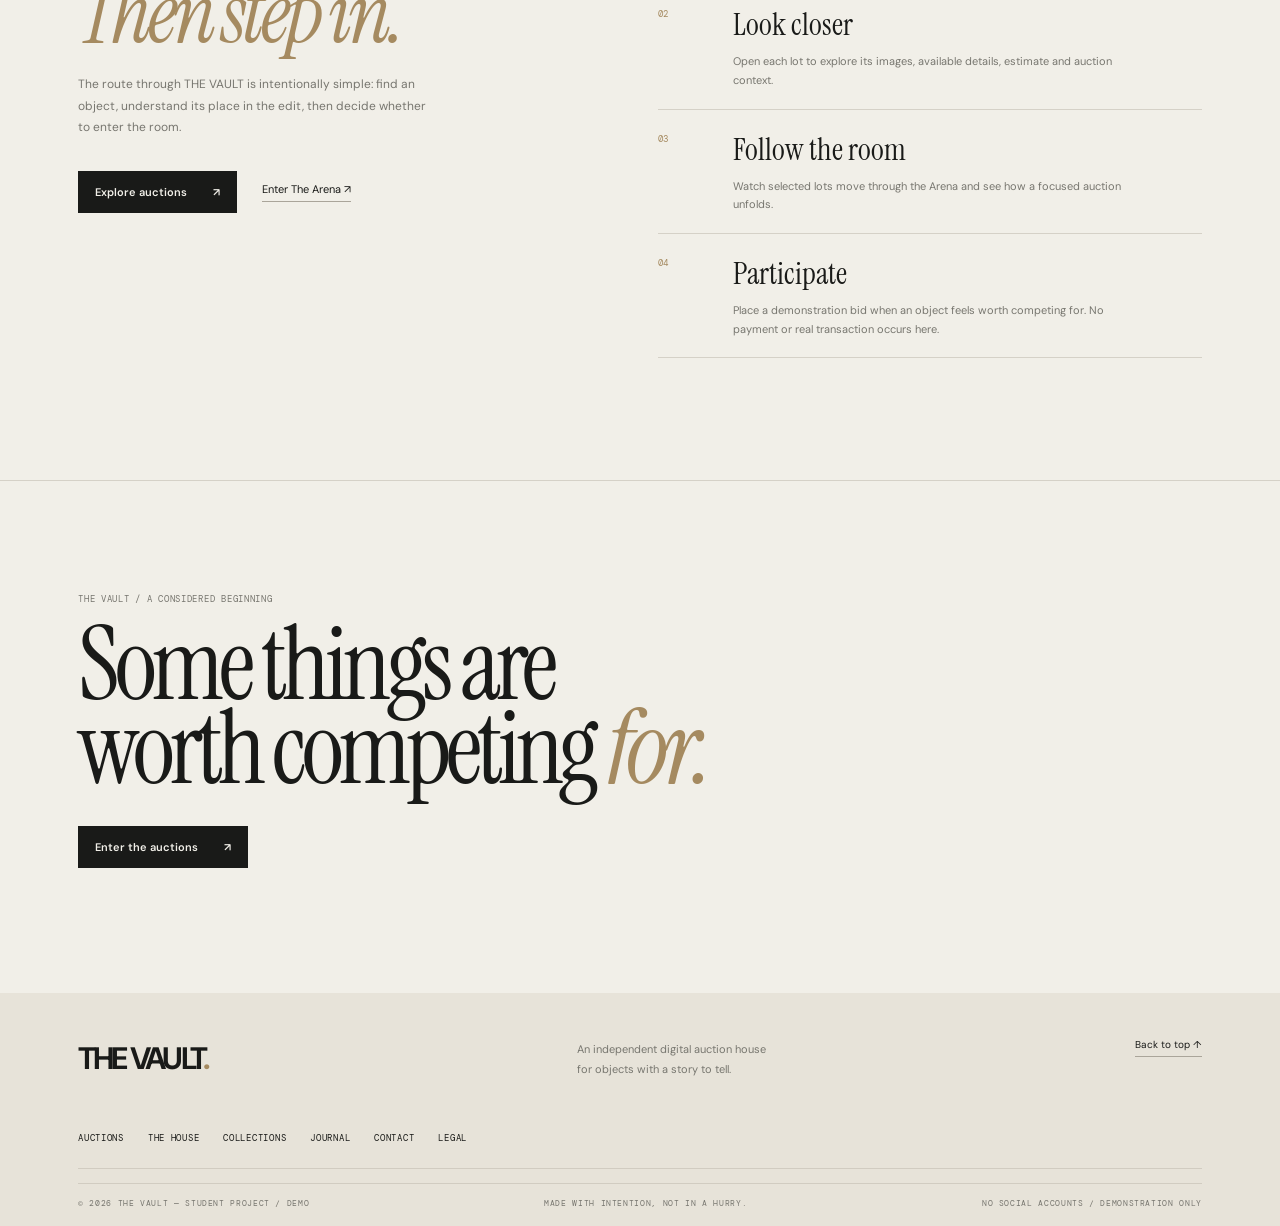
==== commit a1126c56: "refactor: condense JS, CSS, and HTML for easier viva presentation" ====
--- a/about.html
+++ b/about.html
@@ -1,38 +1,8 @@
-<!--
-=============================================================================
-THE VAULT — About the House (about.html)
-=============================================================================
-
-PURPOSE OF THIS PAGE:
----------------------
-Brand philosophy, curatorial principles, independent digital auction house model, and team ethos.
-
-SCRIPTS CONTROLLING THIS PAGE:
-------------------------------
-cursor-loader.js, supabase-client.js, app.js (mobile nav & auth sync)
-
-KEY DOM HOOKS & ATTRIBUTES:
----------------------------
-Semantic HTML5 structure (<main>
-    <!-- =======================================================================
-         3. MAIN CONTENT CONTAINER: About the House (about.html)
-         =======================================================================
-         Hosts the interactive layouts, data grids, and user interface controls.
-    -->, <section>, <article>, <aside>)
-
-VIVA EXAM HIGHLIGHTS:
----------------------
-Semantic editorial content hierarchy, typography pairing (Instrument Serif + DM Sans), accessible responsive layout.
--->
+<!-- THE VAULT — About The House (about.html) -->
 <!doctype html>
 <html lang="en">
 <head>
-  <!-- =========================================================================
-       1. HEAD: Document Metadata, Fonts, Stylesheets, and Non-blocking Scripts
-       =========================================================================
-       VIVA NOTE: 'defer' tells the browser to download scripts in the background
-       and execute them after the HTML document is fully parsed into the DOM.
-  -->
+  <!-- Document Head: Metadata, Styles & Deferred Scripts -->
   <meta charset="utf-8">
   <meta name="viewport" content="width=device-width, initial-scale=1">
   <meta name="theme-color" content="#f1efe8">
@@ -56,12 +26,7 @@
   </div>
 
   
-  <!-- =========================================================================
-       2. SITE HEADER & NAVIGATION
-       =========================================================================
-       Semantic banner container with brand wordmark, mobile navigation drawer
-       toggle, main navigation menu links, and real-time saved watchlist counter.
-  -->
+  <!-- Site Header & Navigation -->
   <header class="site-header">
     <a class="wordmark" href="index.html" aria-label="The Vault home">THE VAULT<span>.</span></a>
     <button class="mobile-menu-toggle" aria-label="Open navigation" aria-expanded="false">☰</button>
@@ -214,12 +179,7 @@
   </main>
 
   
-  <!-- =========================================================================
-       4. SITE FOOTER & LEGAL METADATA
-       =========================================================================
-       Contains secondary navigation, copyright, educational student project
-       disclaimer, and smooth scroll-to-top interaction link.
-  -->
+  <!-- Site Footer -->
   <footer class="site-footer page-gutter">
     <div class="footer-top">
       <a class="wordmark footer-wordmark" href="index.html">THE VAULT<span>.</span></a>
--- a/styles.css
+++ b/styles.css
@@ -1,36 +1,5 @@
-/**
- * =============================================================================
- * THE VAULT — Global Design System & Luxury Editorial Stylesheet (styles.css)
- * =============================================================================
- * 
- * WHAT THIS FILE DOES:
- * --------------------
- * This is the central design system and master stylesheet for THE VAULT.
- * It defines the entire visual personality of the luxury digital auction house:
- *   1. CSS Custom Properties / Design Tokens (:root variables for palette & typography)
- *   2. Global Typography & Reset (Instrument Serif, DM Sans, DM Mono, Box-Sizing)
- *   3. Editorial Layout System (Announcement bar, site header, responsive navigation)
- *   4. Responsive Grid & Flexbox Architectures (Catalog cards, auction lot details)
- *   5. Interactive Micro-states (Hover effects, smooth transitions, heart button states)
- *   6. 3D Artifact Showcase Section (Canvas container, studio stage lighting, controls)
- *   7. Editorial Journal & Reading Experience (Multi-column reading layouts)
- *   8. Correspondence & Contact Validation Styles (ARIA invalid indicators, error alerts)
- *   9. Admin Telemetry & CRUD Management Dashboard (Metric tiles, tables, modals)
- *  10. Responsive Breakpoints & Mobile Optimization (@media queries)
- * 
- * VIVA CONCEPTS FOR FIRST-YEAR CS STUDENTS:
- * -----------------------------------------
- * - CSS Variables (:root): Allows defining colors and fonts in one place and reusing
- *   them throughout thousands of lines of CSS using `var(--name)`.
- * - Box Sizing (border-box): Ensures padding and borders are included within the element's
- *   total width and height, preventing layout breakage.
- * - Fluid Sizing (clamp()): `clamp(min, preferred, max)` scales smoothly between screen sizes.
- * - Flexbox vs Grid: Flexbox is 1-dimensional (rows or columns), Grid is 2-dimensional (rows and columns).
- */
+/* THE VAULT — Global Design System & Responsive Styles (styles.css) */
 
-/* ==========================================================================
-   1. Design Tokens & CSS Custom Properties (:root)
-   ========================================================================== */
 :root {
   --paper: #f1efe8;
   --paper-deep: #e8e4da;
@@ -45,15 +14,8 @@
   --mono: 'DM Mono',monospace;
   --gutter: clamp(22px,6.1vw,96px);
 }
-
-* {
-  box-sizing: border-box;
-}
-
-html {
-  scroll-behavior: smooth;
-}
-
+* { box-sizing: border-box; }
+html { scroll-behavior: smooth; }
 body {
   margin: 0;
   background: var(--paper);
@@ -62,25 +24,10 @@
   font-size: 14px;
   -webkit-font-smoothing: antialiased;
 }
-
-a {
-  color: inherit;
-  text-decoration: none;
-}
-
-button, input, select {
-  font: inherit;
-}
-
-button {
-  cursor: pointer;
-}
-
-.page-gutter {
-  padding-left: var(--gutter);
-  padding-right: var(--gutter);
-}
-
+a { color: inherit; text-decoration: none; }
+button, input, select { font: inherit; }
+button { cursor: pointer; }
+.page-gutter { padding-left: var(--gutter); padding-right: var(--gutter); }
 .announcement {
   height: 30px;
   padding: 0 var(--gutter);
@@ -92,13 +39,7 @@
   font: 9px var(--mono);
   letter-spacing: .1em;
 }
-
-.announcement i {
-  font-style: normal;
-  color: #c2a77a;
-  margin-left: 5px;
-}
-
+.announcement i { font-style: normal; color: #c2a77a; margin-left: 5px; }
 .site-header {
   height: 84px;
   padding: 0 var(--gutter);
@@ -110,36 +51,11 @@
   z-index: 5;
   background: var(--paper);
 }
-
-.wordmark {
-  font-size: 25px;
-  font-weight: 700;
-  letter-spacing: -.09em;
-  white-space: nowrap;
-}
-
-.wordmark span {
-  color: var(--brass);
-}
-
-.main-nav {
-  display: flex;
-  gap: 31px;
-  align-items: center;
-  height: 100%;
-  margin-right: auto;
-}
-
-.main-nav a {
-  font-size: 12px;
-  color: #77766f;
-  position: relative;
-}
-
-.main-nav a:hover, .main-nav a.active {
-  color: var(--ink);
-}
-
+.wordmark { font-size: 25px; font-weight: 700; letter-spacing: -.09em; white-space: nowrap; }
+.wordmark span { color: var(--brass); }
+.main-nav { display: flex; gap: 31px; align-items: center; height: 100%; margin-right: auto; }
+.main-nav a { font-size: 12px; color: #77766f; position: relative; }
+.main-nav a:hover, .main-nav a.active { color: var(--ink); }
 .main-nav a.active:after {
   content: "";
   position: absolute;
@@ -149,50 +65,14 @@
   height: 1px;
   background: var(--ink);
 }
-
-.header-actions {
-  display: flex;
-  align-items: center;
-  gap: 22px;
-  font-size: 11px;
-}
-
-.text-link span, .account-link span {
-  color: var(--brass);
-}
-
-.icon-link {
-  font-size: 19px;
-  white-space: nowrap;
-}
-
-.saved-count {
-  font: 9px var(--mono);
-  vertical-align: top;
-}
-
-.account-link {
-  padding: 10px 14px;
-  border: 1px solid var(--line);
-}
-
-.mobile-menu-toggle {
-  display: none;
-  background: none;
-  border: 0;
-  font-size: 21px;
-}
-
-.eyebrow, .intro-meta, .hero-caption, .hero-bottom-rule, .image-index, .lot-number, .lot-category, .lot-card-foot, .department-number, .arena-topline, .arena-bottomline, .arena-visual-caption, .footer-bottom, .breadcrumb, .explore-note, .filter-chip, .results-line, .sort-select, .lot-estimate>span, .bid-panel-top, .current-bid-label, .bid-stats span, .bid-input-label, .bid-terms, .history-heading>span, .lot-facts span, .gallery-thumbs>span, .disclaimer {
-  font: 9px var(--mono);
-  letter-spacing: .08em;
-}
-
-.eyebrow {
-  color: #77766f;
-  margin: 0 0 18px;
-}
-
+.header-actions { display: flex; align-items: center; gap: 22px; font-size: 11px; }
+.text-link span, .account-link span { color: var(--brass); }
+.icon-link { font-size: 19px; white-space: nowrap; }
+.saved-count { font: 9px var(--mono); vertical-align: top; }
+.account-link { padding: 10px 14px; border: 1px solid var(--line); }
+.mobile-menu-toggle { display: none; background: none; border: 0; font-size: 21px; }
+.eyebrow, .lot-number, .lot-category, .lot-card-foot, .footer-bottom, .breadcrumb, .explore-note, .filter-chip, .results-line, .sort-select, .lot-estimate>span, .bid-panel-top, .current-bid-label, .bid-stats span, .bid-input-label, .bid-terms, .history-heading>span, .lot-facts span, .gallery-thumbs>span, .disclaimer { font: 9px var(--mono); letter-spacing: .08em; }
+.eyebrow { color: #77766f; margin: 0 0 18px; }
 .eyebrow-line {
   display: inline-block;
   width: 26px;
@@ -201,57 +81,9 @@
   vertical-align: middle;
   margin-right: 9px;
 }
-
-.home-intro {
-  padding-top: 26px;
-}
-
-.intro-meta {
-  display: flex;
-  justify-content: space-between;
-  color: #77766f;
-  padding-bottom: 20px;
-  border-bottom: 1px solid var(--line);
-}
-
-.hero-grid {
-  display: grid;
-  grid-template-columns: 1fr 1fr;
-  gap: clamp(30px,7vw,112px);
-  padding: 57px 5.5% 52px 4.5%;
-  align-items: center;
-}
-
-.hero-copy {
-  max-width: 520px;
-}
-
-.hero-copy h1, .explore-heading h1, .lot-sidebar h1 {
-  font: normal clamp(64px,7.2vw,108px)/.86 var(--serif);
-  letter-spacing: -.045em;
-  margin: 0 0 29px;
-}
-
-.hero-copy h1 em, .section-heading h2 em, .manifesto-inner h2 em, .arena-content h2 em, .explore-heading h1 em, .lot-sidebar h1 em, .lot-story h2 em {
-  font-weight: normal;
-  color: var(--brass);
-}
-
-.hero-description {
-  max-width: 360px;
-  color: #676760;
-  font-size: 14px;
-  line-height: 1.8;
-  margin: 0 0 27px;
-}
-
-.hero-ctas {
-  display: flex;
-  align-items: center;
-  gap: 24px;
-  flex-wrap: wrap;
-}
-
+.explore-heading h1, .lot-sidebar h1 { font: normal clamp(64px,7.2vw,108px)/.86 var(--serif); letter-spacing: -.045em; margin: 0 0 29px; }
+.explore-heading h1 em, .lot-sidebar h1 em, .lot-story h2 em { font-weight: normal; color: var(--brass); }
+.hero-ctas { display: flex; align-items: center; gap: 24px; flex-wrap: wrap; }
 .button {
   display: inline-flex;
   align-items: center;
@@ -263,189 +95,18 @@
   font-weight: 600;
   transition: background .2s,transform .2s;
 }
-
-.button:hover {
-  transform: translateY(-2px);
-}
-
-.button-dark {
-  background: var(--ink);
-  color: var(--paper);
-}
-
-.button-dark:hover {
-  background: #343630;
-}
-
-.button-light {
-  background: var(--paper);
-  color: var(--ink);
-}
-
-.button-brass {
-  background: var(--brass);
-  color: #fff;
-}
-
-.button-brass:hover {
-  background: #8f754e;
-}
-
-.underlined-link {
-  font-size: 11px;
-  border-bottom: 1px solid #aaa59a;
-  padding-bottom: 5px;
-}
-
-.hero-footnote {
-  display: flex;
-  gap: 12px;
-  align-items: center;
-  margin-top: 70px;
-  font-size: 10px;
-  line-height: 1.6;
-  color: #77766f;
-}
-
-.asterisk {
-  font-size: 26px;
-  color: var(--brass);
-}
-
-.hero-artwork {
-  position: relative;
-  max-width: 480px;
-  margin-left: auto;
-  width: 100%;
-}
-
-.hero-image-wrap {
-  height: clamp(380px,43vw,590px);
-  position: relative;
-  background: #d4cfc3;
-  overflow: hidden;
-}
-
-.hero-image-wrap img {
-  width: 100%;
-  height: 100%;
-  object-fit: cover;
-  object-position: center 53%;
-  filter: saturate(.76);
-}
-
-.image-index {
-  position: absolute;
-  left: 15px;
-  top: 15px;
-  background: var(--paper);
-  padding: 8px 10px;
-}
-
-.hero-caption {
-  display: flex;
-  justify-content: space-between;
-  padding-top: 12px;
-  color: #77766f;
-}
-
-.hero-side-note {
-  position: absolute;
-  right: -36px;
-  top: 40%;
-  writing-mode: vertical-rl;
-  transform: rotate(180deg);
-  font: 8px var(--mono);
-  letter-spacing: .12em;
-  color: #858279;
-}
-
-.hero-bottom-rule {
-  border-top: 1px solid var(--line);
-  padding: 13px 0 17px;
-  display: flex;
-  justify-content: space-between;
-  color: #77766f;
-}
-
-.ticker {
-  background: #e6e2d8;
-  overflow: hidden;
-  height: 48px;
-  display: flex;
-  align-items: center;
-  border-top: 1px solid #ded9ce;
-  border-bottom: 1px solid #ded9ce;
-}
-
-.ticker-track {
-  display: flex;
-  align-items: center;
-  justify-content: space-around;
-  gap: 38px;
-  min-width: 100%;
-  white-space: nowrap;
-  font: 10px var(--mono);
-  letter-spacing: .13em;
-}
-
-.ticker-track b {
-  color: var(--brass);
-  font-weight: 400;
-}
-
-.selected-section {
-  padding-top: 112px;
-  padding-bottom: 125px;
-}
-
-.section-heading {
-  display: flex;
-  align-items: end;
-  justify-content: space-between;
-  gap: 30px;
-}
-
-.section-heading h2, .departments-section h2, .journal-section h2 {
-  font: normal clamp(45px,5vw,68px)/.95 var(--serif);
-  letter-spacing: -.035em;
-  margin: 0;
-}
-
-.section-heading .underlined-link {
-  margin-bottom: 8px;
-}
-
-.section-intro {
-  color: #77766f;
-  line-height: 1.7;
-  margin: 20px 0 45px;
-  max-width: 420px;
-}
-
-.selected-grid {
-  display: grid;
-  grid-template-columns: 1.12fr .88fr;
-  column-gap: 8%;
-  row-gap: 65px;
-  align-items: start;
-}
-
-.lot-card {
-  min-width: 0;
-}
-
-.lot-card-large {
-  grid-row: span 2;
-}
-
-.lot-image {
-  display: block;
-  position: relative;
-  overflow: hidden;
-  background: #ddd8ce;
-}
-
+.button:hover { transform: translateY(-2px); }
+.button-dark { background: var(--ink); color: var(--paper); }
+.button-dark:hover { background: #343630; }
+.button-light { background: var(--paper); color: var(--ink); }
+.button-brass { background: var(--brass); color: #fff; }
+.button-brass:hover { background: #8f754e; }
+.underlined-link { font-size: 11px; border-bottom: 1px solid #aaa59a; padding-bottom: 5px; }
+.asterisk { font-size: 26px; color: var(--brass); }
+.journal-section h2 { font: normal clamp(45px,5vw,68px)/.95 var(--serif); letter-spacing: -.035em; margin: 0; }
+.section-intro { color: #77766f; line-height: 1.7; margin: 20px 0 45px; max-width: 420px; }
+.lot-card { min-width: 0; }
+.lot-image { display: block; position: relative; overflow: hidden; background: #ddd8ce; }
 .lot-image img {
   display: block;
   width: 100%;
@@ -455,27 +116,8 @@
   filter: saturate(.79);
   transition: transform .55s cubic-bezier(.2,.7,.2,1);
 }
-
-.lot-card-large .lot-image img {
-  aspect-ratio: 1.08/1;
-}
-
-.lot-card .tall-image img {
-  aspect-ratio: 1.35/1;
-}
-
-.lot-image:hover img {
-  transform: scale(1.035);
-}
-
-.lot-number {
-  position: absolute;
-  top: 14px;
-  left: 14px;
-  background: var(--paper);
-  padding: 8px 10px;
-}
-
+.lot-image:hover img { transform: scale(1.035); }
+.lot-number { position: absolute; top: 14px; left: 14px; background: var(--paper); padding: 8px 10px; }
 .lot-save {
   position: absolute;
   right: 14px;
@@ -490,46 +132,13 @@
   font-size: 19px;
   cursor: pointer;
 }
-
-.lot-save.saved, .save-detail.saved {
-  color: #9c654f;
-}
-
-.lot-info {
-  display: flex;
-  justify-content: space-between;
-  gap: 14px;
-  padding-top: 17px;
-}
-
-.lot-category {
-  color: #807e75;
-  margin: 0 0 8px;
-}
-
-.lot-info h3 {
-  font: normal clamp(23px,2.5vw,31px)/1 var(--serif);
-  margin: 0;
-}
-
-.lot-price {
-  text-align: right;
-  white-space: nowrap;
-  align-self: end;
-}
-
-.lot-price span {
-  display: block;
-  font: 9px var(--mono);
-  color: #817e75;
-  margin-bottom: 6px;
-}
-
-.lot-price strong {
-  font-size: 13px;
-  font-weight: 600;
-}
-
+.lot-save.saved, .save-detail.saved { color: #9c654f; }
+.lot-info { display: flex; justify-content: space-between; gap: 14px; padding-top: 17px; }
+.lot-category { color: #807e75; margin: 0 0 8px; }
+.lot-info h3 { font: normal clamp(23px,2.5vw,31px)/1 var(--serif); margin: 0; }
+.lot-price { text-align: right; white-space: nowrap; align-self: end; }
+.lot-price span { display: block; font: 9px var(--mono); color: #817e75; margin-bottom: 6px; }
+.lot-price strong { font-size: 13px; font-weight: 600; }
 .lot-card-foot {
   display: flex;
   justify-content: space-between;
@@ -539,150 +148,9 @@
   color: #77766f;
   font-size: 8px;
 }
-
-.lot-card-foot a {
-  color: var(--ink);
-}
-
-.offset-card {
-  margin-top: 6px;
-}
-
-.manifesto-section {
-  background: var(--dark);
-  color: var(--paper);
-  padding: 100px 0 85px;
-}
-
-.manifesto-inner {
-  max-width: 100%;
-}
-
-.light-eyebrow {
-  color: #aaa69c;
-}
-
-.manifesto-inner h2 {
-  font: normal clamp(62px,8.4vw,118px)/.83 var(--serif);
-  letter-spacing: -.04em;
-  margin: 0;
-}
-
-.manifesto-inner h2 em {
-  color: #b89b6c;
-}
-
-.manifesto-bottom {
-  display: flex;
-  justify-content: space-between;
-  align-items: end;
-  margin-top: 65px;
-  padding-left: 38%;
-  gap: 40px;
-}
-
-.manifesto-bottom p {
-  max-width: 390px;
-  color: #c0bdb4;
-  font-size: 13px;
-  line-height: 1.8;
-  margin: 0;
-}
-
-.manifesto-bottom span {
-  font: 8px var(--mono);
-  color: #89877f;
-  letter-spacing: .1em;
-}
-
-.departments-section {
-  padding-top: 115px;
-  padding-bottom: 120px;
-}
-
-.heading-aside {
-  font-size: 11px;
-  line-height: 1.7;
-  color: #77766f;
-}
-
-.department-grid {
-  display: grid;
-  grid-template-columns: 1.2fr .8fr;
-  gap: 18px;
-  margin-top: 44px;
-}
-
-.department {
-  height: 300px;
-  position: relative;
-  display: block;
-  overflow: hidden;
-  background: #d4cfc4;
-}
-
-.department-wide {
-  height: 385px;
-}
-
-.department img {
-  width: 100%;
-  height: 100%;
-  object-fit: cover;
-  filter: saturate(.68);
-  transition: transform .5s;
-}
-
-.department:hover img {
-  transform: scale(1.04);
-}
-
-.department:after {
-  content: "";
-  position: absolute;
-  inset: 45% 0 0;
-  background: linear-gradient(transparent,rgba(0,0,0,.48));
-}
-
-.department-number {
-  position: absolute;
-  z-index: 1;
-  top: 15px;
-  left: 17px;
-  color: #fff;
-}
-
-.department-label {
-  position: absolute;
-  z-index: 1;
-  bottom: 17px;
-  left: 19px;
-  color: white;
-  font: normal 34px var(--serif);
-}
-
-.department-label b {
-  font: 14px var(--sans);
-  margin-left: 10px;
-}
-
-.arena-banner {
-  padding-bottom: 115px;
-}
-
-.arena-panel {
-  background: #1b1c19;
-  color: var(--paper);
-  padding: 25px 4.5% 18px;
-}
-
-.arena-topline, .arena-bottomline {
-  display: flex;
-  justify-content: space-between;
-  color: #b7b3a9;
-  font-size: 8px;
-}
-
+.lot-card-foot a { color: var(--ink); }
+.light-eyebrow { color: #aaa69c; }
+.arena-panel { background: #1b1c19; color: var(--paper); padding: 25px 4.5% 18px; }
 .live-dot {
   display: inline-block;
   width: 6px;
@@ -693,137 +161,12 @@
   vertical-align: 1px;
   box-shadow: 0 0 0 3px rgba(142,170,130,.12);
 }
-
-.arena-content {
-  display: grid;
-  grid-template-columns: .85fr 1.15fr;
-  gap: 8%;
-  align-items: center;
-  padding: 58px 4% 52px;
-}
-
-.arena-content h2 {
-  font: normal clamp(62px,7.4vw,100px)/.82 var(--serif);
-  margin: 0 0 20px;
-}
-
-.arena-content h2 em {
-  color: #b89b6c;
-}
-
-.arena-content p:not(.eyebrow) {
-  color: #bdb9b0;
-  max-width: 300px;
-  font-size: 12px;
-  line-height: 1.8;
-  margin-bottom: 25px;
-}
-
-.arena-visual {
-  max-width: 470px;
-  margin-left: auto;
-  width: 100%;
-}
-
-.arena-visual img {
-  width: 100%;
-  height: 340px;
-  object-fit: cover;
-  filter: saturate(.65);
-}
-
-.arena-visual-caption {
-  display: flex;
-  justify-content: space-between;
-  color: #aaa69c;
-  padding-top: 10px;
-}
-
-.arena-bottomline {
-  border-top: 1px solid #41413b;
-  padding-top: 14px;
-}
-
-.journal-section {
-  padding-bottom: 120px;
-}
-
-.journal-grid {
-  display: grid;
-  grid-template-columns: 1.1fr .9fr;
-  gap: 8%;
-  margin-top: 43px;
-}
-
-.journal-card img {
-  width: 100%;
-  height: 270px;
-  object-fit: cover;
-  filter: saturate(.65);
-}
-
-.journal-card h3 {
-  font: normal 31px/1.08 var(--serif);
-  max-width: 390px;
-  margin: 0 0 17px;
-}
-
-.journal-card>a {
-  font-size: 10px;
-  border-bottom: 1px solid var(--line);
-  padding-bottom: 5px;
-}
-
-.journal-card-text {
-  background: #e6e2d8;
-  padding: 35px;
-  display: flex;
-  flex-direction: column;
-  justify-content: space-between;
-  min-height: 270px;
-}
-
-.journal-card-text h3 {
-  font: normal clamp(28px,3.4vw,43px)/1.05 var(--serif);
-  max-width: 450px;
-}
-
-.journal-card-text>span {
-  font: 8px var(--mono);
-  color: #77766f;
-  letter-spacing: .1em;
-}
-
-.site-footer {
-  background: #e7e3d9;
-  padding-top: 45px;
-  padding-bottom: 18px;
-}
-
-.footer-top {
-  display: flex;
-  align-items: start;
-  justify-content: space-between;
-  padding-bottom: 50px;
-}
-
-.footer-wordmark {
-  font-size: 31px;
-}
-
-.footer-top p {
-  font-size: 11px;
-  line-height: 1.8;
-  color: #77766f;
-  margin: 2px 0;
-}
-
-.back-top {
-  font-size: 10px;
-  border-bottom: 1px solid #aaa59a;
-  padding-bottom: 5px;
-}
-
+.journal-section { padding-bottom: 120px; }
+.site-footer { background: #e7e3d9; padding-top: 45px; padding-bottom: 18px; }
+.footer-top { display: flex; align-items: start; justify-content: space-between; padding-bottom: 50px; }
+.footer-wordmark { font-size: 31px; }
+.footer-top p { font-size: 11px; line-height: 1.8; color: #77766f; margin: 2px 0; }
+.back-top { font-size: 10px; border-bottom: 1px solid #aaa59a; padding-bottom: 5px; }
 .footer-bottom {
   border-top: 1px solid #d1ccc1;
   padding-top: 14px;
@@ -832,58 +175,15 @@
   color: #77766f;
   font-size: 8px;
 }
-
-.footer-bottom a {
-  color: var(--ink);
-}
-
-/* Explore page */
-.explore-main {
-  padding-top: 28px;
-  padding-bottom: 110px;
-}
-
-.breadcrumb {
-  display: flex;
-  gap: 12px;
-  color: #827f75;
-  font-size: 8px;
-}
-
-.breadcrumb a:hover {
-  color: var(--ink);
-}
-
-.explore-heading {
-  display: flex;
-  justify-content: space-between;
-  align-items: end;
-  padding: 65px 4% 54px;
-}
-
-.explore-heading h1 {
-  font-size: clamp(58px,7vw,93px);
-  margin: 0 0 22px;
-}
-
-.explore-heading .section-intro {
-  margin: 0;
-  max-width: 430px;
-}
-
-.explore-note {
-  display: flex;
-  flex-direction: column;
-  align-items: end;
-  gap: 7px;
-  color: #77766f;
-}
-
-.explore-note strong {
-  font: normal 54px var(--serif);
-  color: var(--ink);
-}
-
+.footer-bottom a { color: var(--ink); }
+.explore-main { padding-top: 28px; padding-bottom: 110px; }
+.breadcrumb { display: flex; gap: 12px; color: #827f75; font-size: 8px; }
+.breadcrumb a:hover { color: var(--ink); }
+.explore-heading { display: flex; justify-content: space-between; align-items: end; padding: 65px 4% 54px; }
+.explore-heading h1 { font-size: clamp(58px,7vw,93px); margin: 0 0 22px; }
+.explore-heading .section-intro { margin: 0; max-width: 430px; }
+.explore-note { display: flex; flex-direction: column; align-items: end; gap: 7px; color: #77766f; }
+.explore-note strong { font: normal 54px var(--serif); color: var(--ink); }
 .filter-bar {
   border-top: 1px solid var(--line);
   border-bottom: 1px solid var(--line);
@@ -894,13 +194,7 @@
   gap: 20px;
   flex-wrap: wrap;
 }
-
-.filter-categories {
-  display: flex;
-  gap: 7px;
-  flex-wrap: wrap;
-}
-
+.filter-categories { display: flex; gap: 7px; flex-wrap: wrap; }
 .filter-chip {
   background: transparent;
   border: 1px solid transparent;
@@ -909,37 +203,11 @@
   font: 10px var(--sans);
   letter-spacing: 0;
 }
-
-.filter-chip:hover, .filter-chip.active {
-  background: #e6e2d8;
-  border-color: #d5d0c5;
-  color: var(--ink);
-}
-
-.filter-chip span {
-  font: 8px var(--mono);
-  margin-left: 5px;
-  color: #8f8b80;
-}
-
-.filter-tools {
-  display: flex;
-  gap: 18px;
-  align-items: center;
-}
-
-.search-box {
-  display: flex;
-  align-items: center;
-  gap: 8px;
-  border-bottom: 1px solid #aaa59a;
-  padding: 7px 0;
-}
-
-.search-box span {
-  font-size: 19px;
-}
-
+.filter-chip:hover, .filter-chip.active { background: #e6e2d8; border-color: #d5d0c5; color: var(--ink); }
+.filter-chip span { font: 8px var(--mono); margin-left: 5px; color: #8f8b80; }
+.filter-tools { display: flex; gap: 18px; align-items: center; }
+.search-box { display: flex; align-items: center; gap: 8px; border-bottom: 1px solid #aaa59a; padding: 7px 0; }
+.search-box span { font-size: 19px; }
 .search-box input {
   width: 155px;
   background: transparent;
@@ -948,82 +216,20 @@
   font-size: 10px;
   color: var(--ink);
 }
-
-.sort-select {
-  display: flex;
-  gap: 8px;
-  align-items: center;
-  color: #77766f;
-}
-
-.sort-select select {
-  border: 0;
-  background: transparent;
-  color: var(--ink);
-  font: 10px var(--sans);
-  outline: 0;
-}
-
-.results-line {
-  display: flex;
-  justify-content: space-between;
-  color: #858177;
-  font-size: 8px;
-  padding: 18px 0 23px;
-}
-
-.explore-grid {
-  display: grid;
-  grid-template-columns: repeat(3,minmax(0,1fr));
-  gap: 43px 22px;
-}
-
-.explore-grid .lot-image img {
-  aspect-ratio: 1.13/1;
-}
-
-.explore-grid .lot-info {
-  display: block;
-}
-
-.explore-grid .lot-info>div:last-child {
-  display: flex;
-  justify-content: space-between;
-  align-items: end;
-  margin-top: 14px;
-}
-
-.explore-grid .lot-price {
-  text-align: left;
-}
-
-.explore-grid .lot-info h3 {
-  font-size: 27px;
-}
-
-.explore-grid .lot-card-foot {
-  margin-top: 13px;
-}
-
-.empty-state {
-  text-align: center;
-  padding: 90px 20px;
-}
-
-.empty-state>span {
-  font-size: 32px;
-  color: var(--brass);
-}
-
-.empty-state h2 {
-  font: normal 38px var(--serif);
-}
-
-.empty-state p {
-  color: #77766f;
-  margin-bottom: 25px;
-}
-
+.sort-select { display: flex; gap: 8px; align-items: center; color: #77766f; }
+.sort-select select { border: 0; background: transparent; color: var(--ink); font: 10px var(--sans); outline: 0; }
+.results-line { display: flex; justify-content: space-between; color: #858177; font-size: 8px; padding: 18px 0 23px; }
+.explore-grid { display: grid; grid-template-columns: repeat(3,minmax(0,1fr)); gap: 43px 22px; }
+.explore-grid .lot-image img { aspect-ratio: 1.13/1; }
+.explore-grid .lot-info { display: block; }
+.explore-grid .lot-info>div:last-child { display: flex; justify-content: space-between; align-items: end; margin-top: 14px; }
+.explore-grid .lot-price { text-align: left; }
+.explore-grid .lot-info h3 { font-size: 27px; }
+.explore-grid .lot-card-foot { margin-top: 13px; }
+.empty-state { text-align: center; padding: 90px 20px; }
+.empty-state>span { font-size: 32px; color: var(--brass); }
+.empty-state h2 { font: normal 38px var(--serif); }
+.empty-state p { color: #77766f; margin-bottom: 25px; }
 .explore-note-band {
   margin-top: 85px;
   padding: 25px 0;
@@ -1033,42 +239,11 @@
   grid-template-columns: 1fr 2fr;
   gap: 30px;
 }
-
-.explore-note-band p {
-  max-width: 650px;
-  color: #77766f;
-  font-size: 11px;
-  line-height: 1.8;
-  margin: 0;
-}
-
-/* Lot detail */
-.lot-main {
-  padding-top: 28px;
-  padding-bottom: 110px;
-}
-
-.lot-detail-grid {
-  display: grid;
-  grid-template-columns: minmax(0,1.15fr) minmax(350px,.85fr);
-  gap: 8%;
-  padding: 52px 3.5% 0;
-}
-
-.lot-main-image {
-  height: clamp(450px,54vw,700px);
-  position: relative;
-  background: #ddd8ce;
-  overflow: hidden;
-}
-
-.lot-main-image img {
-  height: 100%;
-  width: 100%;
-  object-fit: cover;
-  filter: saturate(.72);
-}
-
+.explore-note-band p { max-width: 650px; color: #77766f; font-size: 11px; line-height: 1.8; margin: 0; }
+.lot-main { padding-top: 28px; padding-bottom: 110px; }
+.lot-detail-grid { display: grid; grid-template-columns: minmax(0,1.15fr) minmax(350px,.85fr); gap: 8%; padding: 52px 3.5% 0; }
+.lot-main-image { height: clamp(450px,54vw,700px); position: relative; background: #ddd8ce; overflow: hidden; }
+.lot-main-image img { height: 100%; width: 100%; object-fit: cover; filter: saturate(.72); }
 .gallery-stamp {
   position: absolute;
   left: 16px;
@@ -1078,14 +253,7 @@
   font: 8px var(--mono);
   letter-spacing: .1em;
 }
-
-.gallery-thumbs {
-  display: flex;
-  gap: 9px;
-  align-items: center;
-  padding-top: 12px;
-}
-
+.gallery-thumbs { display: flex; gap: 9px; align-items: center; padding-top: 12px; }
 .thumb {
   width: 67px;
   height: 67px;
@@ -1094,39 +262,12 @@
   background: none;
   opacity: .65;
 }
-
-.thumb.active {
-  border-color: var(--brass);
-  opacity: 1;
-}
-
-.thumb img {
-  width: 100%;
-  height: 100%;
-  object-fit: cover;
-}
-
-.gallery-thumbs>span {
-  margin-left: auto;
-  color: #88847a;
-  font-size: 8px;
-}
-
-.lot-story {
-  padding: 65px 8% 0 3%;
-}
-
-.lot-story h2 {
-  font: normal 49px var(--serif);
-  margin: 0 0 17px;
-}
-
-.lot-story>p:not(.eyebrow):not(.disclaimer) {
-  font: 16px/1.8 var(--serif);
-  max-width: 500px;
-  color: #55554e;
-}
-
+.thumb.active { border-color: var(--brass); opacity: 1; }
+.thumb img { width: 100%; height: 100%; object-fit: cover; }
+.gallery-thumbs>span { margin-left: auto; color: #88847a; font-size: 8px; }
+.lot-story { padding: 65px 8% 0 3%; }
+.lot-story h2 { font: normal 49px var(--serif); margin: 0 0 17px; }
+.lot-story>p:not(.eyebrow):not(.disclaimer) { font: 16px/1.8 var(--serif); max-width: 500px; color: #55554e; }
 .disclaimer {
   display: block;
   font-size: 8px;
@@ -1136,47 +277,13 @@
   max-width: 480px;
   letter-spacing: .02em;
 }
-
-.lot-sidebar {
-  padding-top: 5px;
-}
-
-.lot-sidebar-top {
-  display: flex;
-  justify-content: space-between;
-  align-items: center;
-}
-
-.lot-sidebar-top .eyebrow {
-  margin: 0;
-}
-
-.save-detail {
-  background: none;
-  border: 0;
-  color: #77766f;
-  font-size: 19px;
-}
-
-.save-detail span {
-  font: 10px var(--sans);
-  vertical-align: 2px;
-  margin-left: 3px;
-}
-
-.lot-sidebar h1 {
-  font-size: clamp(48px,5.3vw,72px);
-  margin: 32px 0 15px;
-  line-height: .88;
-}
-
-.lot-subtitle {
-  color: #77766f;
-  font: 15px/1.6 var(--serif);
-  max-width: 380px;
-  margin-bottom: 26px;
-}
-
+.lot-sidebar { padding-top: 5px; }
+.lot-sidebar-top { display: flex; justify-content: space-between; align-items: center; }
+.lot-sidebar-top .eyebrow { margin: 0; }
+.save-detail { background: none; border: 0; color: #77766f; font-size: 19px; }
+.save-detail span { font: 10px var(--sans); vertical-align: 2px; margin-left: 3px; }
+.lot-sidebar h1 { font-size: clamp(48px,5.3vw,72px); margin: 32px 0 15px; line-height: .88; }
+.lot-subtitle { color: #77766f; font: 15px/1.6 var(--serif); max-width: 380px; margin-bottom: 26px; }
 .lot-estimate {
   border-top: 1px solid var(--line);
   border-bottom: 1px solid var(--line);
@@ -1185,42 +292,12 @@
   justify-content: space-between;
   align-items: center;
 }
-
-.lot-estimate>span {
-  color: #77766f;
-}
-
-.lot-estimate strong {
-  font-size: 12px;
-  font-weight: 600;
-}
-
-.bid-panel {
-  background: var(--dark);
-  color: var(--paper);
-  padding: 22px;
-  margin-top: 20px;
-}
-
-.bid-panel-top {
-  display: flex;
-  justify-content: space-between;
-  color: #c3beb2;
-  padding-bottom: 25px;
-  border-bottom: 1px solid #41413b;
-}
-
-.current-bid-label {
-  color: #b5b0a5;
-  margin-top: 22px;
-}
-
-.current-bid {
-  font: normal 49px var(--serif);
-  color: #d2b98d;
-  margin: 4px 0 17px;
-}
-
+.lot-estimate>span { color: #77766f; }
+.lot-estimate strong { font-size: 12px; font-weight: 600; }
+.bid-panel { background: var(--dark); color: var(--paper); padding: 22px; margin-top: 20px; }
+.bid-panel-top { display: flex; justify-content: space-between; color: #c3beb2; padding-bottom: 25px; border-bottom: 1px solid #41413b; }
+.current-bid-label { color: #b5b0a5; margin-top: 22px; }
+.current-bid { font: normal 49px var(--serif); color: #d2b98d; margin: 4px 0 17px; }
 .bid-stats {
   display: grid;
   grid-template-columns: 1fr 1fr;
@@ -1229,35 +306,11 @@
   padding: 13px 0;
   margin-bottom: 19px;
 }
-
-.bid-stats>div {
-  display: flex;
-  flex-direction: column;
-  gap: 6px;
-}
-
-.bid-stats>div+div {
-  border-left: 1px solid #41413b;
-  padding-left: 17px;
-}
-
-.bid-stats span {
-  color: #9f9b91;
-  font-size: 8px;
-}
-
-.bid-stats strong {
-  font: normal 20px var(--serif);
-}
-
-.bid-input-label {
-  display: flex;
-  justify-content: space-between;
-  color: #b9b4a9;
-  font-size: 8px;
-  margin-bottom: 8px;
-}
-
+.bid-stats>div { display: flex; flex-direction: column; gap: 6px; }
+.bid-stats>div+div { border-left: 1px solid #41413b; padding-left: 17px; }
+.bid-stats span { color: #9f9b91; font-size: 8px; }
+.bid-stats strong { font: normal 20px var(--serif); }
+.bid-input-label { display: flex; justify-content: space-between; color: #b9b4a9; font-size: 8px; margin-bottom: 8px; }
 .bid-input-wrap {
   display: flex;
   align-items: center;
@@ -1267,12 +320,7 @@
   height: 46px;
   margin-bottom: 10px;
 }
-
-.bid-input-wrap>span {
-  color: #c5b18c;
-  font: 15px var(--serif);
-}
-
+.bid-input-wrap>span { color: #c5b18c; font: 15px var(--serif); }
 .bid-input-wrap input {
   width: 100%;
   border: 0;
@@ -1282,85 +330,20 @@
   padding: 0 9px;
   font: 16px var(--sans);
 }
-
-.bid-button {
-  width: 100%;
-  height: 46px;
-}
-
-.bid-feedback {
-  font-size: 9px;
-  line-height: 1.6;
-  color: #c3beb2;
-  margin: 11px 0 0;
-}
-
-.bid-feedback.success {
-  color: #b9d0a9;
-}
-
-.bid-feedback.error {
-  color: #e1a89a;
-}
-
-.bid-terms {
-  font: 8px/1.6 var(--sans);
-  letter-spacing: 0;
-  color: #8f8d84;
-  margin: 10px 0 0;
-}
-
-.bid-history {
-  padding-top: 27px;
-}
-
-.history-heading {
-  display: flex;
-  justify-content: space-between;
-  align-items: center;
-  border-bottom: 1px solid var(--line);
-  padding-bottom: 12px;
-}
-
-.history-heading h3 {
-  font: normal 24px var(--serif);
-  margin: 0;
-}
-
-.history-heading>span {
-  color: #858177;
-  font-size: 8px;
-}
-
-.history-row {
-  display: flex;
-  justify-content: space-between;
-  align-items: center;
-  padding: 12px 0;
-  border-bottom: 1px solid var(--line);
-}
-
-.history-row>span {
-  display: flex;
-  flex-direction: column;
-  gap: 4px;
-}
-
-.history-row b {
-  font-size: 10px;
-  font-weight: 500;
-}
-
-.history-row small {
-  font: 8px var(--mono);
-  color: #858177;
-}
-
-.history-row strong {
-  font-size: 11px;
-  font-weight: 600;
-}
-
+.bid-button { width: 100%; height: 46px; }
+.bid-feedback { font-size: 9px; line-height: 1.6; color: #c3beb2; margin: 11px 0 0; }
+.bid-feedback.success { color: #b9d0a9; }
+.bid-feedback.error { color: #e1a89a; }
+.bid-terms { font: 8px/1.6 var(--sans); letter-spacing: 0; color: #8f8d84; margin: 10px 0 0; }
+.bid-history { padding-top: 27px; }
+.history-heading { display: flex; justify-content: space-between; align-items: center; border-bottom: 1px solid var(--line); padding-bottom: 12px; }
+.history-heading h3 { font: normal 24px var(--serif); margin: 0; }
+.history-heading>span { color: #858177; font-size: 8px; }
+.history-row { display: flex; justify-content: space-between; align-items: center; padding: 12px 0; border-bottom: 1px solid var(--line); }
+.history-row>span { display: flex; flex-direction: column; gap: 4px; }
+.history-row b { font-size: 10px; font-weight: 500; }
+.history-row small { font: 8px var(--mono); color: #858177; }
+.history-row strong { font-size: 11px; font-weight: 600; }
 .lot-facts {
   border-top: 1px solid var(--line);
   margin-top: 25px;
@@ -1369,78 +352,23 @@
   grid-template-columns: 1fr 1fr;
   gap: 17px;
 }
-
-.lot-facts>div {
-  display: flex;
-  flex-direction: column;
-  gap: 7px;
-}
-
-.lot-facts span {
-  font-size: 8px;
-  color: #858177;
-}
-
-.lot-facts strong {
-  font-size: 10px;
-  font-weight: 500;
-}
-
+.lot-facts>div { display: flex; flex-direction: column; gap: 7px; }
+.lot-facts span { font-size: 8px; color: #858177; }
+.lot-facts strong { font-size: 10px; font-weight: 500; }
 @media(max-width:900px) {
-  .site-header {
-    gap: 25px;
-  }
-  .main-nav {
-    gap: 18px;
-  }
-  .header-actions {
-    gap: 13px;
-  }
-  .hero-grid {
-    padding-left: 0;
-    padding-right: 0;
-    gap: 5%;
-  }
-  .hero-side-note {
-    right: -22px;
-  }
-  .selected-grid {
-    gap: 45px;
-  }
-  .lot-detail-grid {
-    gap: 5%;
-    padding-left: 0;
-    padding-right: 0;
-  }
-  .lot-sidebar h1 {
-    font-size: 57px;
-  }
-  .explore-grid {
-    grid-template-columns: repeat(2,minmax(0,1fr));
-  }
-}
-
+  .site-header { gap: 25px; }
+  .main-nav { gap: 18px; }
+  .header-actions { gap: 13px; }
+  .lot-detail-grid { gap: 5%; padding-left: 0; padding-right: 0; }
+  .lot-sidebar h1 { font-size: 57px; }
+  .explore-grid { grid-template-columns: repeat(2,minmax(0,1fr)); }
+}
 @media(max-width:680px) {
-  .announcement {
-    font-size: 7px;
-    padding: 0 17px;
-  }
-  .announcement span:last-child {
-    display: none;
-  }
-  .site-header {
-    height: 69px;
-    padding: 0 20px;
-    justify-content: space-between;
-    gap: 12px;
-  }
-  .wordmark {
-    font-size: 24px;
-  }
-  .mobile-menu-toggle {
-    display: block;
-    margin-left: auto;
-  }
+  .announcement { font-size: 7px; padding: 0 17px; }
+  .announcement span:last-child { display: none; }
+  .site-header { height: 69px; padding: 0 20px; justify-content: space-between; gap: 12px; }
+  .wordmark { font-size: 24px; }
+  .mobile-menu-toggle { display: block; margin-left: auto; }
   .main-nav {
     display: none;
     position: absolute;
@@ -1455,362 +383,69 @@
     border-bottom: 1px solid var(--line);
     gap: 18px;
   }
-  .main-nav.open {
-    display: flex;
-  }
-  .main-nav a.active:after {
-    display: none;
-  }
-  .header-actions {
-    gap: 12px;
-  }
-  .header-actions .text-link, .header-actions .account-link {
-    display: none;
-  }
-  .page-gutter {
-    padding-left: 21px;
-    padding-right: 21px;
-  }
-  .home-intro {
-    padding-top: 20px;
-  }
-  .intro-meta {
-    font-size: 7px;
-  }
-  .hero-grid {
-    grid-template-columns: 1fr;
-    padding: 43px 0 31px;
-    gap: 35px;
-  }
-  .hero-copy h1 {
-    font-size: 73px;
-  }
-  .hero-description {
-    font-size: 13px;
-  }
-  .hero-footnote {
-    margin-top: 36px;
-  }
-  .hero-artwork {
-    max-width: none;
-    width: calc(100% - 15px);
-    margin: 0 0 0 auto;
-  }
-  .hero-image-wrap {
-    height: 430px;
-  }
-  .hero-side-note {
-    right: -14px;
-  }
-  .hero-bottom-rule {
-    font-size: 7px;
-  }
-  .ticker-track {
-    gap: 22px;
-    font-size: 8px;
-  }
-  .selected-section, .departments-section {
-    padding-top: 78px;
-    padding-bottom: 82px;
-  }
-  .section-heading {
-    align-items: start;
-  }
-  .section-heading h2, .departments-section h2, .journal-section h2 {
-    font-size: 52px;
-  }
-  .section-heading>.underlined-link {
-    font-size: 9px;
-    margin-top: 28px;
-    white-space: nowrap;
-  }
-  .section-intro {
-    font-size: 12px;
-    margin: 15px 0 29px;
-  }
-  .selected-grid {
-    grid-template-columns: 1fr;
-    gap: 42px;
-  }
-  .lot-card-large {
-    grid-row: auto;
-  }
-  .lot-info h3 {
-    font-size: 28px;
-  }
-  .lot-price strong {
-    font-size: 12px;
-  }
-  .manifesto-section {
-    padding: 75px 0 65px;
-  }
-  .manifesto-inner h2 {
-    font-size: 76px;
-  }
-  .manifesto-bottom {
-    padding-left: 0;
-    margin-top: 40px;
-    display: block;
-  }
-  .manifesto-bottom p {
-    font-size: 12px;
-  }
-  .manifesto-bottom span {
-    display: block;
-    margin-top: 28px;
-  }
-  .heading-aside {
-    font-size: 9px;
-  }
-  .department-grid {
-    grid-template-columns: 1fr 1fr;
-    gap: 10px;
-    margin-top: 30px;
-  }
-  .department, .department-wide {
-    height: 230px;
-  }
-  .department-label {
-    font-size: 25px;
-    left: 12px;
-    bottom: 13px;
-  }
-  .department-number {
-    left: 12px;
-    top: 12px;
-  }
-  .arena-banner {
-    padding-bottom: 78px;
-  }
-  .arena-panel {
-    padding: 19px 16px 14px;
-  }
-  .arena-topline, .arena-bottomline {
-    font-size: 6px;
-  }
-  .arena-content {
-    grid-template-columns: 1fr;
-    padding: 45px 4% 33px;
-    gap: 30px;
-  }
-  .arena-content h2 {
-    font-size: 76px;
-  }
-  .arena-visual {
-    max-width: none;
-  }
-  .arena-visual img {
-    height: 260px;
-  }
-  .journal-grid {
-    grid-template-columns: 1fr;
-    gap: 20px;
-    margin-top: 30px;
-  }
-  .journal-card-text {
-    min-height: 235px;
-  }
-  .journal-section {
-    padding-bottom: 80px;
-  }
-  .footer-top {
-    gap: 20px;
-    flex-wrap: wrap;
-    padding-bottom: 30px;
-  }
-  .footer-top p {
-    order: 3;
-    width: 100%;
-  }
-  .back-top {
-    margin-left: auto;
-  }
-  .footer-bottom {
-    gap: 12px;
-    flex-direction: column;
-    font-size: 7px;
-  }
-  .explore-main, .lot-main {
-    padding-top: 20px;
-    padding-bottom: 75px;
-  }
-  .explore-heading {
-    padding: 48px 0 35px;
-    display: block;
-  }
-  .explore-heading h1 {
-    font-size: 67px;
-  }
-  .explore-heading .section-intro {
-    font-size: 12px;
-  }
-  .explore-note {
-    display: none;
-  }
-  .filter-bar {
-    align-items: flex-start;
-  }
-  .filter-categories {
-    gap: 2px;
-  }
-  .filter-chip {
-    padding: 8px;
-    font-size: 9px;
-  }
-  .filter-tools {
-    width: 100%;
-    justify-content: space-between;
-  }
-  .search-box {
-    flex: 1;
-  }
-  .search-box input {
-    width: 100%;
-  }
-  .results-line {
-    font-size: 7px;
-    gap: 10px;
-  }
-  .explore-grid {
-    grid-template-columns: 1fr 1fr;
-    gap: 30px 13px;
-  }
-  .explore-grid .lot-image img {
-    aspect-ratio: .88/1;
-  }
-  .explore-grid .lot-info h3 {
-    font-size: 22px;
-  }
-  .explore-grid .lot-info {
-    padding-top: 12px;
-  }
-  .explore-grid .lot-info>div:last-child {
-    display: block;
-  }
-  .explore-grid .lot-price {
-    text-align: left;
-    margin-top: 10px;
-  }
-  .explore-grid .lot-card-foot {
-    font-size: 7px;
-    gap: 5px;
-  }
-  .explore-note-band {
-    grid-template-columns: 1fr;
-    gap: 10px;
-    margin-top: 60px;
-  }
-  .explore-note-band p {
-    font-size: 10px;
-  }
-  .lot-detail-grid {
-    grid-template-columns: 1fr;
-    padding: 35px 0 0;
-    gap: 45px;
-  }
-  .lot-main-image {
-    height: 440px;
-  }
-  .lot-story {
-    padding: 45px 2% 0;
-  }
-  .lot-story h2 {
-    font-size: 43px;
-  }
-  .lot-sidebar h1 {
-    font-size: 61px;
-    margin-top: 25px;
-  }
-  .lot-subtitle {
-    font-size: 14px;
-  }
-  .bid-panel {
-    padding: 18px;
-  }
-  .current-bid {
-    font-size: 44px;
-  }
-  .gallery-thumbs .thumb {
-    width: 57px;
-    height: 57px;
-  }
-  .gallery-thumbs>span {
-    font-size: 6px;
-  }
-  .lot-facts {
-    grid-template-columns: 1fr 1fr;
-  }
-}
-
-/* Editorial catalogue treatment */
-.explore-grid {
-  grid-template-columns: repeat(12,minmax(0,1fr));
-  gap: 66px 22px;
-  align-items: start;
-}
-
-.editorial-lot {
-  grid-column: span 4;
-}
-
-.editorial-lot-1 {
-  grid-column: span 7;
-}
-
-.editorial-lot-2 {
-  grid-column: span 5;
-  margin-top: 92px;
-}
-
-.editorial-lot-3 {
-  grid-column: span 5;
-  margin-left: 12%;
-}
-
-.editorial-lot-4 {
-  grid-column: span 4;
-  margin-top: 38px;
-}
-
-.editorial-lot-5 {
-  grid-column: span 3;
-  margin-top: -20px;
-}
-
-.editorial-lot-6 {
-  grid-column: span 5;
-  margin-left: 14%;
-}
-
-.editorial-lot-7 {
-  grid-column: span 7;
-}
-
-.editorial-lot-8 {
-  grid-column: span 5;
-  margin-top: 70px;
-}
-
-.editorial-lot .lot-image img {
-  aspect-ratio: 1.12/1;
-}
-
-.editorial-lot-1 .lot-image img {
-  aspect-ratio: 1.32/1;
-}
-
-.editorial-lot-2 .lot-image img {
-  aspect-ratio: .78/1;
-}
-
-.editorial-lot-3 .lot-image img, .editorial-lot-6 .lot-image img {
-  aspect-ratio: 1/1;
-}
-
-.editorial-lot-5 .lot-image img {
-  aspect-ratio: .86/1;
-}
-
+  .main-nav.open { display: flex; }
+  .main-nav a.active:after { display: none; }
+  .header-actions { gap: 12px; }
+  .header-actions .text-link, .header-actions .account-link { display: none; }
+  .page-gutter { padding-left: 21px; padding-right: 21px; }
+  .journal-section h2 { font-size: 52px; }
+  .section-intro { font-size: 12px; margin: 15px 0 29px; }
+  .lot-info h3 { font-size: 28px; }
+  .lot-price strong { font-size: 12px; }
+  .arena-panel { padding: 19px 16px 14px; }
+  .journal-section { padding-bottom: 80px; }
+  .footer-top { gap: 20px; flex-wrap: wrap; padding-bottom: 30px; }
+  .footer-top p { order: 3; width: 100%; }
+  .back-top { margin-left: auto; }
+  .footer-bottom { gap: 12px; flex-direction: column; font-size: 7px; }
+  .explore-main, .lot-main { padding-top: 20px; padding-bottom: 75px; }
+  .explore-heading { padding: 48px 0 35px; display: block; }
+  .explore-heading h1 { font-size: 67px; }
+  .explore-heading .section-intro { font-size: 12px; }
+  .explore-note { display: none; }
+  .filter-bar { align-items: flex-start; }
+  .filter-categories { gap: 2px; }
+  .filter-chip { padding: 8px; font-size: 9px; }
+  .filter-tools { width: 100%; justify-content: space-between; }
+  .search-box { flex: 1; }
+  .search-box input { width: 100%; }
+  .results-line { font-size: 7px; gap: 10px; }
+  .explore-grid { grid-template-columns: 1fr 1fr; gap: 30px 13px; }
+  .explore-grid .lot-image img { aspect-ratio: .88/1; }
+  .explore-grid .lot-info h3 { font-size: 22px; }
+  .explore-grid .lot-info { padding-top: 12px; }
+  .explore-grid .lot-info>div:last-child { display: block; }
+  .explore-grid .lot-price { text-align: left; margin-top: 10px; }
+  .explore-grid .lot-card-foot { font-size: 7px; gap: 5px; }
+  .explore-note-band { grid-template-columns: 1fr; gap: 10px; margin-top: 60px; }
+  .explore-note-band p { font-size: 10px; }
+  .lot-detail-grid { grid-template-columns: 1fr; padding: 35px 0 0; gap: 45px; }
+  .lot-main-image { height: 440px; }
+  .lot-story { padding: 45px 2% 0; }
+  .lot-story h2 { font-size: 43px; }
+  .lot-sidebar h1 { font-size: 61px; margin-top: 25px; }
+  .lot-subtitle { font-size: 14px; }
+  .bid-panel { padding: 18px; }
+  .current-bid { font-size: 44px; }
+  .gallery-thumbs .thumb { width: 57px; height: 57px; }
+  .gallery-thumbs>span { font-size: 6px; }
+  .lot-facts { grid-template-columns: 1fr 1fr; }
+}
+.explore-grid { grid-template-columns: repeat(12,minmax(0,1fr)); gap: 66px 22px; align-items: start; }
+.editorial-lot { grid-column: span 4; }
+.editorial-lot-1 { grid-column: span 7; }
+.editorial-lot-2 { grid-column: span 5; margin-top: 92px; }
+.editorial-lot-3 { grid-column: span 5; margin-left: 12%; }
+.editorial-lot-4 { grid-column: span 4; margin-top: 38px; }
+.editorial-lot-5 { grid-column: span 3; margin-top: -20px; }
+.editorial-lot-6 { grid-column: span 5; margin-left: 14%; }
+.editorial-lot-7 { grid-column: span 7; }
+.editorial-lot-8 { grid-column: span 5; margin-top: 70px; }
+.editorial-lot .lot-image img { aspect-ratio: 1.12/1; }
+.editorial-lot-1 .lot-image img { aspect-ratio: 1.32/1; }
+.editorial-lot-2 .lot-image img { aspect-ratio: .78/1; }
+.editorial-lot-3 .lot-image img, .editorial-lot-6 .lot-image img { aspect-ratio: 1/1; }
+.editorial-lot-5 .lot-image img { aspect-ratio: .86/1; }
 .lot-status {
   position: absolute;
   left: 14px;
@@ -1821,23 +456,10 @@
   font: 8px var(--mono);
   letter-spacing: .08em;
 }
-
-.lot-status.urgent {
-  background: var(--brass);
-}
-
-.editorial-lot .lot-info {
-  align-items: end;
-}
-
-.editorial-lot .lot-info h3 {
-  max-width: 290px;
-}
-
-.editorial-lot-1 .lot-info h3 {
-  font-size: 35px;
-}
-
+.lot-status.urgent { background: var(--brass); }
+.editorial-lot .lot-info { align-items: end; }
+.editorial-lot .lot-info h3 { max-width: 290px; }
+.editorial-lot-1 .lot-info h3 { font-size: 35px; }
 .lot-meta {
   display: flex;
   flex-wrap: wrap;
@@ -1849,96 +471,32 @@
   font: 8px var(--mono);
   letter-spacing: .04em;
 }
-
-.lot-meta span:last-child {
-  margin-left: auto;
-  text-align: right;
-}
-
-.editorial-lot .lot-card-foot {
-  margin-top: 12px;
-}
-
-.saved-filter {
-  border-color: var(--line);
-}
-
-.saved-filter.active {
-  background: var(--ink);
-  border-color: var(--ink);
-  color: var(--paper);
-}
-
+.lot-meta span:last-child { margin-left: auto; text-align: right; }
+.editorial-lot .lot-card-foot { margin-top: 12px; }
+.saved-filter { border-color: var(--line); }
+.saved-filter.active { background: var(--ink); border-color: var(--ink); color: var(--paper); }
 @media(max-width:900px) {
-  .explore-grid {
-    grid-template-columns: repeat(6,minmax(0,1fr));
-    gap: 48px 16px;
-  }
-  .editorial-lot, .editorial-lot-1, .editorial-lot-2, .editorial-lot-3, .editorial-lot-4, .editorial-lot-5, .editorial-lot-6, .editorial-lot-7, .editorial-lot-8 {
-    grid-column: span 3;
-    margin-left: 0;
-    margin-top: 0;
-  }
-  .editorial-lot-1 {
-    grid-column: span 4;
-  }
-  .editorial-lot-2 {
-    grid-column: span 2;
-  }
-  .editorial-lot-1 .lot-info h3 {
-    font-size: 30px;
-  }
-}
-
+  .explore-grid { grid-template-columns: repeat(6,minmax(0,1fr)); gap: 48px 16px; }
+  .editorial-lot, .editorial-lot-1, .editorial-lot-2, .editorial-lot-3, .editorial-lot-4, .editorial-lot-5, .editorial-lot-6, .editorial-lot-7, .editorial-lot-8 { grid-column: span 3; margin-left: 0; margin-top: 0; }
+  .editorial-lot-1 { grid-column: span 4; }
+  .editorial-lot-2 { grid-column: span 2; }
+  .editorial-lot-1 .lot-info h3 { font-size: 30px; }
+}
 @media(max-width:680px) {
-  .explore-grid {
-    grid-template-columns: repeat(2,minmax(0,1fr));
-    gap: 42px 13px;
-  }
-  .editorial-lot, .editorial-lot-1, .editorial-lot-2, .editorial-lot-3, .editorial-lot-4, .editorial-lot-5, .editorial-lot-6, .editorial-lot-7, .editorial-lot-8 {
-    grid-column: span 1;
-  }
-  .editorial-lot-1 {
-    grid-column: 1 / -1;
-  }
-  .editorial-lot-1 .lot-image img {
-    aspect-ratio: 1.08/1;
-  }
-  .editorial-lot-2 .lot-image img {
-    aspect-ratio: .82/1;
-  }
-  .editorial-lot .lot-info {
-    display: block;
-  }
-  .editorial-lot .lot-info h3, .editorial-lot-1 .lot-info h3 {
-    font-size: 23px;
-  }
-  .editorial-lot .lot-price {
-    margin-top: 11px;
-  }
-  .lot-meta {
-    display: block;
-    line-height: 1.8;
-  }
-  .lot-meta span {
-    display: block;
-  }
-  .lot-meta span:last-child {
-    margin-left: 0;
-    text-align: left;
-  }
-  .lot-status {
-    font-size: 7px;
-    bottom: 10px;
-    left: 10px;
-  }
-}
-
-/* Homepage art direction */
-.vault-hero {
-  padding-top: 26px;
-}
-
+  .explore-grid { grid-template-columns: repeat(2,minmax(0,1fr)); gap: 42px 13px; }
+  .editorial-lot, .editorial-lot-1, .editorial-lot-2, .editorial-lot-3, .editorial-lot-4, .editorial-lot-5, .editorial-lot-6, .editorial-lot-7, .editorial-lot-8 { grid-column: span 1; }
+  .editorial-lot-1 { grid-column: 1 / -1; }
+  .editorial-lot-1 .lot-image img { aspect-ratio: 1.08/1; }
+  .editorial-lot-2 .lot-image img { aspect-ratio: .82/1; }
+  .editorial-lot .lot-info { display: block; }
+  .editorial-lot .lot-info h3, .editorial-lot-1 .lot-info h3 { font-size: 23px; }
+  .editorial-lot .lot-price { margin-top: 11px; }
+  .lot-meta { display: block; line-height: 1.8; }
+  .lot-meta span { display: block; }
+  .lot-meta span:last-child { margin-left: 0; text-align: left; }
+  .lot-status { font-size: 7px; bottom: 10px; left: 10px; }
+}
+.vault-hero { padding-top: 26px; }
 .home-meta {
   display: flex;
   justify-content: space-between;
@@ -1948,38 +506,11 @@
   letter-spacing: .08em;
   color: #77766f;
 }
-
-.vault-hero-grid {
-  display: grid;
-  grid-template-columns: 1fr .95fr;
-  gap: clamp(42px,8vw,130px);
-  align-items: center;
-  padding: 70px 4.5% 58px;
-}
-
-.vault-hero-copy {
-  max-width: 570px;
-}
-
-.vault-hero-copy h1 {
-  font: normal clamp(67px,7.8vw,116px)/.82 var(--serif);
-  letter-spacing: -.05em;
-  margin: 0 0 30px;
-}
-
-.vault-hero-copy h1 em, .featured-copy h3 em, .home-section-heading h2 em, .house-grid h2 em, .closing-cta h2 em {
-  font-weight: normal;
-  color: var(--brass);
-}
-
-.vault-hero-description {
-  max-width: 390px;
-  color: #676760;
-  font-size: 15px;
-  line-height: 1.75;
-  margin: 0 0 28px;
-}
-
+.vault-hero-grid { display: grid; grid-template-columns: 1fr .95fr; gap: clamp(42px,8vw,130px); align-items: center; padding: 70px 4.5% 58px; }
+.vault-hero-copy { max-width: 570px; }
+.vault-hero-copy h1 { font: normal clamp(67px,7.8vw,116px)/.82 var(--serif); letter-spacing: -.05em; margin: 0 0 30px; }
+.vault-hero-copy h1 em, .featured-copy h3 em, .home-section-heading h2 em, .house-grid h2 em, .closing-cta h2 em { font-weight: normal; color: var(--brass); }
+.vault-hero-description { max-width: 390px; color: #676760; font-size: 15px; line-height: 1.75; margin: 0 0 28px; }
 .vault-hero-note {
   display: flex;
   gap: 12px;
@@ -1989,30 +520,9 @@
   font-size: 10px;
   line-height: 1.6;
 }
-
-.vault-hero-visual {
-  position: relative;
-  max-width: 560px;
-  width: 100%;
-  margin-left: auto;
-}
-
-.hero-object {
-  display: block;
-  position: relative;
-  height: clamp(430px,48vw,650px);
-  overflow: hidden;
-  background: #d4cfc3;
-}
-
-.hero-object img {
-  width: 100%;
-  height: 100%;
-  object-fit: cover;
-  object-position: center;
-  filter: saturate(.7);
-}
-
+.vault-hero-visual { position: relative; max-width: 560px; width: 100%; margin-left: auto; }
+.hero-object { display: block; position: relative; height: clamp(430px,48vw,650px); overflow: hidden; background: #d4cfc3; }
+.hero-object img { width: 100%; height: 100%; object-fit: cover; object-position: center; filter: saturate(.7); }
 .hero-object-index {
   position: absolute;
   top: 15px;
@@ -2022,7 +532,6 @@
   font: 9px var(--mono);
   letter-spacing: .08em;
 }
-
 .hero-object-caption {
   display: flex;
   justify-content: space-between;
@@ -2031,7 +540,6 @@
   font: 9px var(--mono);
   letter-spacing: .08em;
 }
-
 .hero-object-note {
   position: absolute;
   right: -42px;
@@ -2042,7 +550,6 @@
   letter-spacing: .12em;
   color: #858279;
 }
-
 .home-rule {
   display: flex;
   justify-content: space-between;
@@ -2052,7 +559,6 @@
   font: 9px var(--mono);
   letter-spacing: .08em;
 }
-
 .home-strip {
   height: 48px;
   display: flex;
@@ -2068,37 +574,11 @@
   font: 10px var(--mono);
   letter-spacing: .13em;
 }
-
-.home-strip b {
-  font-weight: 400;
-  color: var(--brass);
-}
-
-.featured-auction, .collections-section, .live-edit {
-  padding-top: 118px;
-  padding-bottom: 125px;
-}
-
-.home-section-heading {
-  display: flex;
-  align-items: end;
-  justify-content: space-between;
-  gap: 30px;
-}
-
-.home-section-heading h2 {
-  font: normal clamp(48px,5.4vw,76px)/.9 var(--serif);
-  letter-spacing: -.04em;
-  margin: 0;
-}
-
-.home-heading-note {
-  font-size: 11px;
-  line-height: 1.7;
-  color: #77766f;
-  margin: 0 0 8px;
-}
-
+.home-strip b { font-weight: 400; color: var(--brass); }
+.featured-auction, .collections-section, .live-edit { padding-top: 118px; padding-bottom: 125px; }
+.home-section-heading { display: flex; align-items: end; justify-content: space-between; gap: 30px; }
+.home-section-heading h2 { font: normal clamp(48px,5.4vw,76px)/.9 var(--serif); letter-spacing: -.04em; margin: 0; }
+.home-heading-note { font-size: 11px; line-height: 1.7; color: #77766f; margin: 0 0 8px; }
 .featured-auction-layout {
   display: grid;
   grid-template-columns: 1.15fr .85fr;
@@ -2107,19 +587,8 @@
   margin-top: 56px;
   padding: 0 4%;
 }
-
-.featured-image-wrap {
-  position: relative;
-  min-width: 0;
-}
-
-.featured-image-wrap>a {
-  display: block;
-  position: relative;
-  overflow: hidden;
-  background: #d9d4c9;
-}
-
+.featured-image-wrap { position: relative; min-width: 0; }
+.featured-image-wrap>a { display: block; position: relative; overflow: hidden; background: #d9d4c9; }
 .featured-image-wrap img {
   display: block;
   width: 100%;
@@ -2128,28 +597,10 @@
   filter: saturate(.76);
   transition: transform .5s;
 }
-
-.featured-image-wrap>a:hover img {
-  transform: scale(1.025);
-}
-
-.featured-save {
-  right: 15px;
-  top: 15px;
-}
-
-.featured-image-caption {
-  display: block;
-  padding-top: 11px;
-  color: #77766f;
-  font: 8px var(--mono);
-  letter-spacing: .1em;
-}
-
-.featured-copy {
-  min-width: 0;
-}
-
+.featured-image-wrap>a:hover img { transform: scale(1.025); }
+.featured-save { right: 15px; top: 15px; }
+.featured-image-caption { display: block; padding-top: 11px; color: #77766f; font: 8px var(--mono); letter-spacing: .1em; }
+.featured-copy { min-width: 0; }
 .featured-topline {
   display: flex;
   justify-content: space-between;
@@ -2158,27 +609,9 @@
   border-bottom: 1px solid var(--line);
   padding-bottom: 15px;
 }
-
-.featured-status {
-  white-space: nowrap;
-  color: #77766f;
-  font: 8px var(--mono);
-  letter-spacing: .08em;
-}
-
-.featured-copy h3 {
-  font: normal clamp(42px,4.7vw,68px)/.9 var(--serif);
-  letter-spacing: -.04em;
-  margin: 31px 0 17px;
-}
-
-.featured-copy>p {
-  font: 15px/1.7 var(--serif);
-  color: #676760;
-  max-width: 390px;
-  margin: 0 0 32px;
-}
-
+.featured-status { white-space: nowrap; color: #77766f; font: 8px var(--mono); letter-spacing: .08em; }
+.featured-copy h3 { font: normal clamp(42px,4.7vw,68px)/.9 var(--serif); letter-spacing: -.04em; margin: 31px 0 17px; }
+.featured-copy>p { font: 15px/1.7 var(--serif); color: #676760; max-width: 390px; margin: 0 0 32px; }
 .featured-facts {
   border-top: 1px solid var(--line);
   border-bottom: 1px solid var(--line);
@@ -2187,30 +620,10 @@
   gap: 18px;
   padding: 17px 0;
 }
-
-.featured-facts div {
-  display: flex;
-  flex-direction: column;
-  gap: 7px;
-}
-
-.featured-facts div:last-child {
-  grid-column: 1 / -1;
-  border-top: 1px solid var(--line);
-  padding-top: 14px;
-}
-
-.featured-facts span {
-  color: #77766f;
-  font: 8px var(--mono);
-  letter-spacing: .08em;
-}
-
-.featured-facts strong {
-  font-size: 13px;
-  font-weight: 600;
-}
-
+.featured-facts div { display: flex; flex-direction: column; gap: 7px; }
+.featured-facts div:last-child { grid-column: 1 / -1; border-top: 1px solid var(--line); padding-top: 14px; }
+.featured-facts span { color: #77766f; font: 8px var(--mono); letter-spacing: .08em; }
+.featured-facts strong { font-size: 13px; font-weight: 600; }
 .featured-foot {
   display: flex;
   justify-content: space-between;
@@ -2220,53 +633,14 @@
   font: 9px var(--mono);
   letter-spacing: .06em;
 }
-
-.featured-foot a {
-  color: var(--ink);
-  border-bottom: 1px solid #aaa59a;
-  padding-bottom: 5px;
-}
-
-.collections-editorial {
-  display: grid;
-  grid-template-columns: 1.2fr .8fr;
-  gap: 18px;
-  margin-top: 55px;
-}
-
-.collection-feature, .collection-note, .collection-wide {
-  position: relative;
-  display: block;
-  overflow: hidden;
-  background: #d4cfc4;
-}
-
-.collection-feature {
-  grid-row: span 2;
-  height: 570px;
-}
-
-.collection-note {
-  height: 276px;
-}
-
-.collection-wide {
-  height: 365px;
-  margin-top: 18px;
-}
-
-.collection-feature img, .collection-note img, .collection-wide img {
-  width: 100%;
-  height: 100%;
-  object-fit: cover;
-  filter: saturate(.68);
-  transition: transform .5s;
-}
-
-.collection-feature:hover img, .collection-note:hover img, .collection-wide:hover img {
-  transform: scale(1.035);
-}
-
+.featured-foot a { color: var(--ink); border-bottom: 1px solid #aaa59a; padding-bottom: 5px; }
+.collections-editorial { display: grid; grid-template-columns: 1.2fr .8fr; gap: 18px; margin-top: 55px; }
+.collection-feature, .collection-note, .collection-wide { position: relative; display: block; overflow: hidden; background: #d4cfc4; }
+.collection-feature { grid-row: span 2; height: 570px; }
+.collection-note { height: 276px; }
+.collection-wide { height: 365px; margin-top: 18px; }
+.collection-feature img, .collection-note img, .collection-wide img { width: 100%; height: 100%; object-fit: cover; filter: saturate(.68); transition: transform .5s; }
+.collection-feature:hover img, .collection-note:hover img, .collection-wide:hover img { transform: scale(1.035); }
 .collection-index {
   position: absolute;
   z-index: 1;
@@ -2276,14 +650,7 @@
   font: 8px var(--mono);
   letter-spacing: .1em;
 }
-
-.collection-feature:after, .collection-note:after, .collection-wide:after {
-  content: "";
-  position: absolute;
-  inset: 40% 0 0;
-  background: linear-gradient(transparent,rgba(0,0,0,.58));
-}
-
+.collection-feature:after, .collection-note:after, .collection-wide:after { content: ""; position: absolute; inset: 40% 0 0; background: linear-gradient(transparent,rgba(0,0,0,.58)); }
 .collection-overlay {
   position: absolute;
   z-index: 1;
@@ -2295,19 +662,9 @@
   gap: 7px;
   color: #fff;
 }
-
-.collection-overlay strong {
-  font: normal 35px var(--serif);
-}
-
-.collection-overlay small {
-  font-size: 10px;
-}
-
-.live-edit {
-  padding-top: 0;
-}
-
+.collection-overlay strong { font: normal 35px var(--serif); }
+.collection-overlay small { font-size: 10px; }
+.live-edit { padding-top: 0; }
 .live-heading-side {
   display: flex;
   flex-direction: column;
@@ -2318,39 +675,12 @@
   font: 8px var(--mono);
   letter-spacing: .08em;
 }
-
-.live-edit-grid {
-  display: grid;
-  grid-template-columns: 1.25fr .75fr .95fr;
-  gap: 22px;
-  margin-top: 55px;
-  align-items: start;
-}
-
-.home-live-card {
-  min-width: 0;
-}
-
-.home-live-card:nth-child(2) {
-  margin-top: 85px;
-}
-
-.home-live-card:nth-child(3) {
-  margin-top: 25px;
-}
-
-.home-live-image {
-  position: relative;
-  display: block;
-  overflow: hidden;
-  background: #d7d2c7;
-}
-
-.home-live-image>a {
-  display: block;
-  height: 100%;
-}
-
+.live-edit-grid { display: grid; grid-template-columns: 1.25fr .75fr .95fr; gap: 22px; margin-top: 55px; align-items: start; }
+.home-live-card { min-width: 0; }
+.home-live-card:nth-child(2) { margin-top: 85px; }
+.home-live-card:nth-child(3) { margin-top: 25px; }
+.home-live-image { position: relative; display: block; overflow: hidden; background: #d7d2c7; }
+.home-live-image>a { display: block; height: 100%; }
 .home-live-image img {
   display: block;
   width: 100%;
@@ -2359,36 +689,13 @@
   filter: saturate(.75);
   transition: transform .5s;
 }
-
-.home-live-card:first-child .home-live-image img {
-  aspect-ratio: 1.22/1;
-}
-
-.home-live-image:hover img {
-  transform: scale(1.03);
-}
-
-.home-live-image .lot-status {
-  bottom: 13px;
-}
-
-.home-live-info {
-  padding-top: 15px;
-}
-
-.home-live-info h3 {
-  font: normal clamp(25px,2.4vw,34px)/.98 var(--serif);
-  margin: 0 0 13px;
-}
-
-.home-live-info h3 a:hover {
-  color: var(--brass);
-}
-
-.home-live-info .lot-category {
-  margin-bottom: 8px;
-}
-
+.home-live-card:first-child .home-live-image img { aspect-ratio: 1.22/1; }
+.home-live-image:hover img { transform: scale(1.03); }
+.home-live-image .lot-status { bottom: 13px; }
+.home-live-info { padding-top: 15px; }
+.home-live-info h3 { font: normal clamp(25px,2.4vw,34px)/.98 var(--serif); margin: 0 0 13px; }
+.home-live-info h3 a:hover { color: var(--brass); }
+.home-live-info .lot-category { margin-bottom: 8px; }
 .home-live-data {
   display: flex;
   justify-content: space-between;
@@ -2399,14 +706,7 @@
   font: 8px var(--mono);
   letter-spacing: .04em;
 }
-
-.home-live-data strong {
-  display: block;
-  color: var(--ink);
-  font: 600 12px var(--sans);
-  margin-top: 5px;
-}
-
+.home-live-data strong { display: block; color: var(--ink); font: 600 12px var(--sans); margin-top: 5px; }
 .home-live-foot {
   display: flex;
   justify-content: space-between;
@@ -2417,51 +717,14 @@
   font: 8px var(--mono);
   letter-spacing: .05em;
 }
-
-.home-live-foot a {
-  color: var(--ink);
-}
-
-.house-section {
-  background: var(--dark);
-  color: var(--paper);
-  padding: 105px 0 25px;
-}
-
-.house-grid {
-  display: grid;
-  grid-template-columns: 1.3fr .7fr;
-  gap: 10%;
-  align-items: end;
-  margin-top: 30px;
-}
-
-.house-grid h2 {
-  font: normal clamp(50px,6.3vw,92px)/.87 var(--serif);
-  letter-spacing: -.045em;
-  margin: 0;
-}
-
-.house-grid h2 em {
-  color: #b89b6c;
-}
-
-.house-copy {
-  max-width: 310px;
-  padding-bottom: 9px;
-}
-
-.house-copy p {
-  color: #c0bdb4;
-  font-size: 13px;
-  line-height: 1.8;
-  margin: 0 0 18px;
-}
-
-.house-copy .button {
-  margin-top: 10px;
-}
-
+.home-live-foot a { color: var(--ink); }
+.house-section { background: var(--dark); color: var(--paper); padding: 105px 0 25px; }
+.house-grid { display: grid; grid-template-columns: 1.3fr .7fr; gap: 10%; align-items: end; margin-top: 30px; }
+.house-grid h2 { font: normal clamp(50px,6.3vw,92px)/.87 var(--serif); letter-spacing: -.045em; margin: 0; }
+.house-grid h2 em { color: #b89b6c; }
+.house-copy { max-width: 310px; padding-bottom: 9px; }
+.house-copy p { color: #c0bdb4; font-size: 13px; line-height: 1.8; margin: 0 0 18px; }
+.house-copy .button { margin-top: 10px; }
 .house-footer {
   display: flex;
   justify-content: space-between;
@@ -2472,32 +735,10 @@
   font: 8px var(--mono);
   letter-spacing: .1em;
 }
-
-.home-journal {
-  padding-top: 120px;
-}
-
-.journal-editorial-grid {
-  display: grid;
-  grid-template-columns: 1fr .9fr .7fr;
-  gap: 5%;
-  margin-top: 53px;
-  align-items: start;
-}
-
-.journal-lead-image {
-  position: relative;
-  margin-bottom: 18px;
-}
-
-.journal-lead-image img {
-  display: block;
-  width: 100%;
-  height: 275px;
-  object-fit: cover;
-  filter: saturate(.68);
-}
-
+.home-journal { padding-top: 120px; }
+.journal-editorial-grid { display: grid; grid-template-columns: 1fr .9fr .7fr; gap: 5%; margin-top: 53px; align-items: start; }
+.journal-lead-image { position: relative; margin-bottom: 18px; }
+.journal-lead-image img { display: block; width: 100%; height: 275px; object-fit: cover; filter: saturate(.68); }
 .journal-lead-image span {
   position: absolute;
   left: 14px;
@@ -2506,20 +747,8 @@
   font: 8px var(--mono);
   letter-spacing: .1em;
 }
-
-.journal-lead h3 {
-  font: normal 34px/1 var(--serif);
-  margin: 0 0 11px;
-}
-
-.journal-excerpt {
-  max-width: 350px;
-  color: #77766f;
-  font-size: 11px;
-  line-height: 1.7;
-  margin: 0 0 17px;
-}
-
+.journal-lead h3 { font: normal 34px/1 var(--serif); margin: 0 0 11px; }
+.journal-excerpt { max-width: 350px; color: #77766f; font-size: 11px; line-height: 1.7; margin: 0 0 17px; }
 .journal-quote {
   background: #e6e2d8;
   padding: 31px;
@@ -2528,65 +757,15 @@
   flex-direction: column;
   justify-content: space-between;
 }
-
-.journal-quote blockquote {
-  font: normal clamp(28px,3vw,43px)/1.04 var(--serif);
-  margin: 28px 0;
-}
-
-.journal-quote>span {
-  color: #77766f;
-  font: 8px var(--mono);
-  letter-spacing: .08em;
-}
-
-.journal-list {
-  border-top: 1px solid var(--line);
-}
-
-.journal-list a {
-  display: flex;
-  flex-direction: column;
-  gap: 10px;
-  border-bottom: 1px solid var(--line);
-  padding: 17px 0;
-}
-
-.journal-list span {
-  color: #77766f;
-  font: 8px var(--mono);
-  letter-spacing: .08em;
-}
-
-.journal-list strong {
-  font: normal 24px/1.05 var(--serif);
-}
-
-/* ==========================================================================
-   Closing CTA / 3D Artifact Showcase
-   ========================================================================== */
-
-.closing-cta {
-  padding-top: 105px;
-  padding-bottom: 120px;
-  border-top: 1px solid var(--line);
-  position: relative;
-  overflow: hidden;
-}
-
-.closing-cta-grid {
-  display: grid;
-  grid-template-columns: 1.05fr 0.95fr;
-  gap: clamp(40px, 5.2vw, 86px);
-  align-items: center;
-}
-
-/* Left Column: Editorial Content */
-.closing-cta-copy {
-  display: flex;
-  flex-direction: column;
-}
-
+.journal-quote blockquote { font: normal clamp(28px,3vw,43px)/1.04 var(--serif); margin: 28px 0; }
+.journal-quote>span { color: #77766f; font: 8px var(--mono); letter-spacing: .08em; }
+.journal-list { border-top: 1px solid var(--line); }
+.journal-list a { display: flex; flex-direction: column; gap: 10px; border-bottom: 1px solid var(--line); padding: 17px 0; }
+.journal-list span { color: #77766f; font: 8px var(--mono); letter-spacing: .08em; }
+.journal-list strong { font: normal 24px/1.05 var(--serif); }
+.closing-cta { padding-top: 105px; padding-bottom: 120px; border-top: 1px solid var(--line); position: relative; overflow: hidden; }
+.closing-cta-grid { display: grid; grid-template-columns: 1.05fr 0.95fr; gap: clamp(40px, 5.2vw, 86px); align-items: center; }
+.closing-cta-copy { display: flex; flex-direction: column; }
 .closing-cta-topline {
   display: flex;
   align-items: center;
@@ -2595,7 +774,6 @@
   margin-bottom: 22px;
   flex-wrap: wrap;
 }
-
 .closing-badge {
   display: inline-flex;
   align-items: center;
@@ -2609,36 +787,10 @@
   border-radius: 999px;
   text-transform: uppercase;
 }
-
-.closing-cta h2 {
-  font: normal clamp(52px, 6.4vw, 102px)/0.86 var(--serif);
-  letter-spacing: -0.045em;
-  margin: 0 0 24px;
-  color: var(--ink);
-}
-
-.closing-cta h2 em {
-  font-weight: normal;
-  color: var(--brass);
-}
-
-.closing-description {
-  max-width: 520px;
-  color: #62635d;
-  font-size: 15px;
-  line-height: 1.7;
-  margin: 0 0 32px;
-}
-
-.closing-actions {
-  display: flex;
-  align-items: center;
-  gap: 24px;
-  margin-bottom: 40px;
-  flex-wrap: wrap;
-}
-
-/* Lot Metadata Spec Grid */
+.closing-cta h2 { font: normal clamp(52px, 6.4vw, 102px)/0.86 var(--serif); letter-spacing: -0.045em; margin: 0 0 24px; color: var(--ink); }
+.closing-cta h2 em { font-weight: normal; color: var(--brass); }
+.closing-description { max-width: 520px; color: #62635d; font-size: 15px; line-height: 1.7; margin: 0 0 32px; }
+.closing-actions { display: flex; align-items: center; gap: 24px; margin-bottom: 40px; flex-wrap: wrap; }
 .closing-lot-specs {
   display: grid;
   grid-template-columns: repeat(2, 1fr);
@@ -2648,26 +800,9 @@
   border-bottom: 1px solid var(--line);
   margin-bottom: 28px;
 }
-
-.closing-spec-item {
-  display: flex;
-  flex-direction: column;
-  gap: 4px;
-}
-
-.spec-label {
-  font: 8px/1 var(--mono);
-  letter-spacing: 0.14em;
-  color: var(--muted);
-  text-transform: uppercase;
-}
-
-.spec-val {
-  font-size: 13px;
-  font-weight: 500;
-  color: var(--ink);
-}
-
+.closing-spec-item { display: flex; flex-direction: column; gap: 4px; }
+.spec-label { font: 8px/1 var(--mono); letter-spacing: 0.14em; color: var(--muted); text-transform: uppercase; }
+.spec-val { font-size: 13px; font-weight: 500; color: var(--ink); }
 .closing-note {
   display: flex;
   align-items: center;
@@ -2676,18 +811,8 @@
   line-height: 1.5;
   color: var(--muted);
 }
-
-.closing-note .asterisk {
-  color: var(--brass);
-  font-size: 14px;
-}
-
-/* Right Column: 3D Interactive Stage */
-.closing-3d-stage-container {
-  width: 100%;
-  position: relative;
-}
-
+.closing-note .asterisk { color: var(--brass); font-size: 14px; }
+.closing-3d-stage-container { width: 100%; position: relative; }
 .closing-3d-frame {
   position: relative;
   border-radius: 12px;
@@ -2699,7 +824,6 @@
   display: flex;
   flex-direction: column;
 }
-
 .stage-hud-top {
   display: flex;
   align-items: center;
@@ -2710,18 +834,8 @@
   letter-spacing: 0.12em;
   color: var(--muted);
 }
-
-.stage-hud-badge {
-  font-weight: 500;
-  color: var(--brass);
-}
-
-.stage-hud-hint {
-  font-size: 8px;
-  opacity: 0.8;
-  text-transform: uppercase;
-}
-
+.stage-hud-badge { font-weight: 500; color: var(--brass); }
+.stage-hud-hint { font-size: 8px; opacity: 0.8; text-transform: uppercase; }
 .closing-3d-canvas-wrap {
   width: 100%;
   height: 480px;
@@ -2733,11 +847,7 @@
   user-select: none;
   touch-action: none;
 }
-
-.closing-3d-canvas-wrap:active {
-  cursor: grabbing;
-}
-
+.closing-3d-canvas-wrap:active { cursor: grabbing; }
 .stage-specimen-backdrop {
   position: absolute;
   inset: 0;
@@ -2749,7 +859,6 @@
   overflow: hidden;
   z-index: 1;
 }
-
 .stage-specimen-svg {
   width: 90%;
   height: 90%;
@@ -2758,7 +867,6 @@
   opacity: 0.92;
   transition: opacity 0.5s ease;
 }
-
 #vault3dCanvas {
   position: relative;
   z-index: 2;
@@ -2768,8 +876,6 @@
   outline: none;
   background: transparent;
 }
-
-/* Stage Loading Overlay */
 .stage-loading-overlay {
   position: absolute;
   inset: 0;
@@ -2784,13 +890,7 @@
   z-index: 10;
   transition: opacity 0.5s ease, visibility 0.5s ease;
 }
-
-.stage-loading-overlay.is-loaded {
-  opacity: 0;
-  visibility: hidden;
-  pointer-events: none;
-}
-
+.stage-loading-overlay.is-loaded { opacity: 0; visibility: hidden; pointer-events: none; }
 .stage-loader-spinner {
   position: relative;
   width: 44px;
@@ -2799,7 +899,6 @@
   align-items: center;
   justify-content: center;
 }
-
 .spinner-ring {
   position: absolute;
   inset: 0;
@@ -2808,37 +907,11 @@
   border-top-color: var(--brass);
   animation: stageSpin 1.1s linear infinite;
 }
-
-.spinner-icon {
-  font-size: 13px;
-  color: var(--brass);
-  animation: stagePulse 2s ease-in-out infinite;
-}
-
-@keyframes stageSpin {
-  to { transform: rotate(360deg); }
-}
-
-@keyframes stagePulse {
-  0%, 100% { opacity: 0.5; transform: scale(0.9); }
-  50% { opacity: 1; transform: scale(1.15); }
-}
-
-.stage-loading-text {
-  font: 9px/1 var(--mono);
-  letter-spacing: 0.16em;
-  color: var(--muted);
-  text-transform: uppercase;
-  margin: 0;
-}
-
-.stage-loading-progress {
-  font: 11px/1 var(--mono);
-  font-weight: 500;
-  color: var(--brass);
-}
-
-/* Stage HUD Bottom */
+.spinner-icon { font-size: 13px; color: var(--brass); animation: stagePulse 2s ease-in-out infinite; }
+@keyframes stageSpin { to { transform: rotate(360deg); } }
+@keyframes stagePulse { 0%, 100% { opacity: 0.5; transform: scale(0.9); } 50% { opacity: 1; transform: scale(1.15); } }
+.stage-loading-text { font: 9px/1 var(--mono); letter-spacing: 0.16em; color: var(--muted); text-transform: uppercase; margin: 0; }
+.stage-loading-progress { font: 11px/1 var(--mono); font-weight: 500; color: var(--brass); }
 .stage-hud-bottom {
   display: flex;
   align-items: center;
@@ -2850,14 +923,7 @@
   gap: 12px;
   flex-wrap: wrap;
 }
-
-.stage-hud-status {
-  display: flex;
-  align-items: center;
-  gap: 7px;
-  color: var(--muted);
-}
-
+.stage-hud-status { display: flex; align-items: center; gap: 7px; color: var(--muted); }
 .status-pulse-dot {
   width: 6px;
   height: 6px;
@@ -2866,18 +932,8 @@
   box-shadow: 0 0 8px rgba(165, 138, 96, 0.7);
   animation: pulseDot 2s infinite ease-in-out;
 }
-
-@keyframes pulseDot {
-  0%, 100% { opacity: 0.55; transform: scale(0.9); }
-  50% { opacity: 1; transform: scale(1.25); }
-}
-
-.stage-controls-group {
-  display: flex;
-  align-items: center;
-  gap: 6px;
-}
-
+@keyframes pulseDot { 0%, 100% { opacity: 0.55; transform: scale(0.9); } 50% { opacity: 1; transform: scale(1.25); } }
+.stage-controls-group { display: flex; align-items: center; gap: 6px; }
 .stage-ctrl-btn {
   display: inline-flex;
   align-items: center;
@@ -2893,18 +949,8 @@
   transition: all 0.2s ease;
   user-select: none;
 }
-
-.stage-ctrl-btn:hover {
-  background: var(--paper-deep);
-  border-color: var(--brass);
-  color: var(--ink);
-}
-
-.stage-ctrl-btn.is-paused {
-  color: var(--muted);
-  border-color: rgba(213, 209, 199, 0.6);
-}
-
+.stage-ctrl-btn:hover { background: var(--paper-deep); border-color: var(--brass); color: var(--ink); }
+.stage-ctrl-btn.is-paused { color: var(--muted); border-color: rgba(213, 209, 199, 0.6); }
 .ctrl-btn-icon {
   width: 26px;
   height: 26px;
@@ -2913,36 +959,16 @@
   font-size: 13px;
   font-weight: 500;
 }
-
-/* Responsive Overrides */
 @media (max-width: 1024px) {
-  .closing-cta-grid {
-    grid-template-columns: 1fr;
-    gap: 48px;
-  }
-  .closing-3d-canvas-wrap {
-    height: 420px;
-  }
-}
-
+  .closing-cta-grid { grid-template-columns: 1fr; gap: 48px; }
+  .closing-3d-canvas-wrap { height: 420px; }
+}
 @media (max-width: 680px) {
-  .closing-cta {
-    padding-top: 68px;
-    padding-bottom: 78px;
-  }
-  .closing-lot-specs {
-    grid-template-columns: 1fr;
-    gap: 12px;
-  }
-  .closing-3d-canvas-wrap {
-    height: 330px;
-  }
-  .stage-hud-bottom {
-    flex-direction: column;
-    align-items: flex-start;
-  }
-}
-
+  .closing-cta { padding-top: 68px; padding-bottom: 78px; }
+  .closing-lot-specs { grid-template-columns: 1fr; gap: 12px; }
+  .closing-3d-canvas-wrap { height: 330px; }
+  .stage-hud-bottom { flex-direction: column; align-items: flex-start; }
+}
 .footer-links {
   display: flex;
   gap: 24px;
@@ -2953,12 +979,7 @@
   font: 9px var(--mono);
   letter-spacing: .08em;
 }
-
-/* About the House */
-.about-main {
-  padding-bottom: 0;
-}
-
+.about-main { padding-bottom: 0; }
 .about-breadcrumb {
   display: flex;
   gap: 12px;
@@ -2967,11 +988,7 @@
   font: 8px var(--mono);
   letter-spacing: .08em;
 }
-
-.about-breadcrumb a:hover {
-  color: var(--ink);
-}
-
+.about-breadcrumb a:hover { color: var(--ink); }
 .about-introduction {
   display: grid;
   grid-template-columns: .9fr 1.1fr;
@@ -2980,29 +997,10 @@
   padding-top: 73px;
   padding-bottom: 125px;
 }
-
-.about-intro-copy {
-  max-width: 500px;
-}
-
-.about-intro-copy h1 {
-  font: normal clamp(57px,6.7vw,96px)/.86 var(--serif);
-  letter-spacing: -.05em;
-  margin: 0 0 29px;
-}
-
-.about-intro-copy h1 em, .about-section-heading h2 em, .about-experience-intro h2 em, .about-closing h2 em {
-  font-weight: normal;
-  color: var(--brass);
-}
-
-.about-lead {
-  max-width: 410px;
-  color: #676760;
-  font: 16px/1.75 var(--serif);
-  margin: 0;
-}
-
+.about-intro-copy { max-width: 500px; }
+.about-intro-copy h1 { font: normal clamp(57px,6.7vw,96px)/.86 var(--serif); letter-spacing: -.05em; margin: 0 0 29px; }
+.about-intro-copy h1 em, .about-section-heading h2 em, .about-experience-intro h2 em, .about-closing h2 em { font-weight: normal; color: var(--brass); }
+.about-lead { max-width: 410px; color: #676760; font: 16px/1.75 var(--serif); margin: 0; }
 .about-small-note {
   display: flex;
   gap: 12px;
@@ -3013,26 +1011,9 @@
   line-height: 1.7;
   margin: 47px 0 0;
 }
-
-.about-small-note span {
-  color: var(--brass);
-  font-size: 21px;
-  line-height: 1;
-}
-
-.about-intro-figure {
-  margin: 0;
-  position: relative;
-}
-
-.about-intro-figure img {
-  display: block;
-  width: 100%;
-  height: clamp(430px,48vw,650px);
-  object-fit: cover;
-  filter: saturate(.7);
-}
-
+.about-small-note span { color: var(--brass); font-size: 21px; line-height: 1; }
+.about-intro-figure { margin: 0; position: relative; }
+.about-intro-figure img { display: block; width: 100%; height: clamp(430px,48vw,650px); object-fit: cover; filter: saturate(.7); }
 .about-intro-figure figcaption {
   display: flex;
   justify-content: space-between;
@@ -3042,98 +1023,20 @@
   font: 8px var(--mono);
   letter-spacing: .08em;
 }
-
-.about-philosophy {
-  background: var(--dark);
-  color: var(--paper);
-  padding: 105px 0 92px;
-}
-
-.about-philosophy-inner>h2 {
-  font: normal clamp(58px,7vw,102px)/.84 var(--serif);
-  letter-spacing: -.05em;
-  margin: 0;
-}
-
-.about-philosophy-inner>h2 em {
-  font-weight: normal;
-  color: #b89b6c;
-}
-
-.about-principles {
-  display: grid;
-  grid-template-columns: repeat(3,1fr);
-  gap: 7%;
-  margin: 82px 0 0;
-  padding-left: 28%;
-}
-
-.about-principles article {
-  border-top: 1px solid #4a4b43;
-  padding-top: 14px;
-}
-
-.about-principles article>span {
-  color: #b89b6c;
-  font: 9px var(--mono);
-  letter-spacing: .08em;
-}
-
-.about-principles h3 {
-  font: normal 37px var(--serif);
-  margin: 27px 0 14px;
-}
-
-.about-principles p {
-  max-width: 225px;
-  color: #c0bdb4;
-  font-size: 12px;
-  line-height: 1.8;
-  margin: 0;
-}
-
-.about-categories {
-  padding-top: 120px;
-  padding-bottom: 125px;
-}
-
-.about-section-heading {
-  display: flex;
-  align-items: end;
-  justify-content: space-between;
-  gap: 30px;
-}
-
-.about-section-heading h2 {
-  font: normal clamp(50px,5.5vw,76px)/.88 var(--serif);
-  letter-spacing: -.04em;
-  margin: 0;
-}
-
-.about-section-heading>p {
-  max-width: 250px;
-  color: #77766f;
-  font-size: 11px;
-  line-height: 1.7;
-  margin: 0 0 3px;
-}
-
-.about-category-grid {
-  display: grid;
-  grid-template-columns: 1.13fr .87fr;
-  grid-template-rows: 270px 320px 255px;
-  gap: 18px;
-  margin-top: 55px;
-}
-
-.about-category {
-  display: block;
-  position: relative;
-  overflow: hidden;
-  background: #d4cfc4;
-  color: #fff;
-}
-
+.about-philosophy { background: var(--dark); color: var(--paper); padding: 105px 0 92px; }
+.about-philosophy-inner>h2 { font: normal clamp(58px,7vw,102px)/.84 var(--serif); letter-spacing: -.05em; margin: 0; }
+.about-philosophy-inner>h2 em { font-weight: normal; color: #b89b6c; }
+.about-principles { display: grid; grid-template-columns: repeat(3,1fr); gap: 7%; margin: 82px 0 0; padding-left: 28%; }
+.about-principles article { border-top: 1px solid #4a4b43; padding-top: 14px; }
+.about-principles article>span { color: #b89b6c; font: 9px var(--mono); letter-spacing: .08em; }
+.about-principles h3 { font: normal 37px var(--serif); margin: 27px 0 14px; }
+.about-principles p { max-width: 225px; color: #c0bdb4; font-size: 12px; line-height: 1.8; margin: 0; }
+.about-categories { padding-top: 120px; padding-bottom: 125px; }
+.about-section-heading { display: flex; align-items: end; justify-content: space-between; gap: 30px; }
+.about-section-heading h2 { font: normal clamp(50px,5.5vw,76px)/.88 var(--serif); letter-spacing: -.04em; margin: 0; }
+.about-section-heading>p { max-width: 250px; color: #77766f; font-size: 11px; line-height: 1.7; margin: 0 0 3px; }
+.about-category-grid { display: grid; grid-template-columns: 1.13fr .87fr; grid-template-rows: 270px 320px 255px; gap: 18px; margin-top: 55px; }
+.about-category { display: block; position: relative; overflow: hidden; background: #d4cfc4; color: #fff; }
 .about-category img {
   display: block;
   width: 100%;
@@ -3142,11 +1045,7 @@
   filter: saturate(.68);
   transition: transform .5s;
 }
-
-.about-category:hover img {
-  transform: scale(1.035);
-}
-
+.about-category:hover img { transform: scale(1.035); }
 .about-category:after {
   content: "";
   position: absolute;
@@ -3156,49 +1055,14 @@
   height: 72px;
   background: rgba(25,26,24,.72);
 }
-
-.about-category>span, .about-category>strong {
-  position: absolute;
-  z-index: 1;
-  left: 18px;
-}
-
-.about-category>span {
-  top: 15px;
-  font: 8px var(--mono);
-  letter-spacing: .1em;
-}
-
-.about-category>strong {
-  bottom: 17px;
-  font: normal 32px/1 var(--serif);
-}
-
-.about-category>strong b {
-  font: 11px var(--sans);
-  margin-left: 7px;
-  color: #dbc59d;
-}
-
-.about-category-watch {
-  grid-row: span 2;
-}
-
-.about-category-art {
-  grid-column: 2;
-  grid-row: 2;
-}
-
-.about-category-car {
-  grid-column: 1;
-  grid-row: 3;
-}
-
-.about-category-collectibles {
-  grid-column: 2;
-  grid-row: 3;
-}
-
+.about-category>span, .about-category>strong { position: absolute; z-index: 1; left: 18px; }
+.about-category>span { top: 15px; font: 8px var(--mono); letter-spacing: .1em; }
+.about-category>strong { bottom: 17px; font: normal 32px/1 var(--serif); }
+.about-category>strong b { font: 11px var(--sans); margin-left: 7px; color: #dbc59d; }
+.about-category-watch { grid-row: span 2; }
+.about-category-art { grid-column: 2; grid-row: 2; }
+.about-category-car { grid-column: 1; grid-row: 3; }
+.about-category-collectibles { grid-column: 2; grid-row: 3; }
 .about-experience {
   display: grid;
   grid-template-columns: .9fr 1.1fr;
@@ -3207,91 +1071,23 @@
   padding-bottom: 122px;
   border-top: 1px solid var(--line);
 }
-
-.about-experience-intro h2 {
-  font: normal clamp(55px,6.5vw,90px)/.85 var(--serif);
-  letter-spacing: -.05em;
-  margin: 0 0 24px;
-}
-
-.about-experience-intro>p:not(.eyebrow) {
-  max-width: 350px;
-  color: #77766f;
-  font-size: 12px;
-  line-height: 1.8;
-  margin: 0;
-}
-
-.about-experience-links {
-  display: flex;
-  align-items: center;
-  gap: 25px;
-  flex-wrap: wrap;
-  margin-top: 32px;
-}
-
-.about-steps {
-  border-top: 1px solid var(--line);
-}
-
-.about-steps article {
-  display: grid;
-  grid-template-columns: 55px 1fr;
-  gap: 20px;
-  border-bottom: 1px solid var(--line);
-  padding: 19px 0;
-}
-
-.about-steps article>span {
-  color: var(--brass);
-  font: 9px var(--mono);
-  padding-top: 4px;
-}
-
-.about-steps h3 {
-  font: normal 31px var(--serif);
-  margin: 0 0 7px;
-}
-
-.about-steps p {
-  max-width: 390px;
-  color: #77766f;
-  font-size: 11px;
-  line-height: 1.7;
-  margin: 0;
-}
-
-.about-closing {
-  padding-top: 112px;
-  padding-bottom: 125px;
-  border-top: 1px solid var(--line);
-}
-
-.about-closing h2 {
-  font: normal clamp(62px,8vw,116px)/.82 var(--serif);
-  letter-spacing: -.05em;
-  margin: 0 0 35px;
-}
-
+.about-experience-intro h2 { font: normal clamp(55px,6.5vw,90px)/.85 var(--serif); letter-spacing: -.05em; margin: 0 0 24px; }
+.about-experience-intro>p:not(.eyebrow) { max-width: 350px; color: #77766f; font-size: 12px; line-height: 1.8; margin: 0; }
+.about-experience-links { display: flex; align-items: center; gap: 25px; flex-wrap: wrap; margin-top: 32px; }
+.about-steps { border-top: 1px solid var(--line); }
+.about-steps article { display: grid; grid-template-columns: 55px 1fr; gap: 20px; border-bottom: 1px solid var(--line); padding: 19px 0; }
+.about-steps article>span { color: var(--brass); font: 9px var(--mono); padding-top: 4px; }
+.about-steps h3 { font: normal 31px var(--serif); margin: 0 0 7px; }
+.about-steps p { max-width: 390px; color: #77766f; font-size: 11px; line-height: 1.7; margin: 0; }
+.about-closing { padding-top: 112px; padding-bottom: 125px; border-top: 1px solid var(--line); }
+.about-closing h2 { font: normal clamp(62px,8vw,116px)/.82 var(--serif); letter-spacing: -.05em; margin: 0 0 35px; }
 @media(max-width:900px) {
-  .about-introduction {
-    gap: 7%;
-    padding-left: 0;
-    padding-right: 0;
-  }
-  .about-principles {
-    padding-left: 0;
-    gap: 4%;
-  }
-  .about-experience {
-    gap: 7%;
-  }
-}
-
+  .about-introduction { gap: 7%; padding-left: 0; padding-right: 0; }
+  .about-principles { padding-left: 0; gap: 4%; }
+  .about-experience { gap: 7%; }
+}
 @media(max-width:680px) {
-  .about-breadcrumb {
-    padding-top: 20px;
-  }
+  .about-breadcrumb { padding-top: 20px; }
   .about-introduction {
     display: flex;
     flex-direction: column;
@@ -3300,310 +1096,94 @@
     padding-top: 50px;
     padding-bottom: 78px;
   }
-  .about-intro-copy h1 {
-    font-size: 70px;
-  }
-  .about-lead {
-    font-size: 14px;
-  }
-  .about-small-note {
-    margin-top: 32px;
-  }
-  .about-intro-figure img {
-    height: 430px;
-  }
-  .about-intro-figure figcaption {
-    font-size: 7px;
-  }
-  .about-philosophy {
-    padding: 76px 0 66px;
-  }
-  .about-philosophy-inner>h2 {
-    font-size: 72px;
-  }
-  .about-principles {
-    grid-template-columns: 1fr;
-    gap: 35px;
-    margin-top: 53px;
-  }
-  .about-principles h3 {
-    font-size: 34px;
-    margin-top: 17px;
-  }
-  .about-categories {
-    padding-top: 78px;
-    padding-bottom: 82px;
-  }
-  .about-section-heading {
-    display: block;
-  }
-  .about-section-heading h2 {
-    font-size: 54px;
-  }
-  .about-section-heading>p {
-    margin-top: 25px;
-  }
-  .about-category-grid {
-    display: flex;
-    flex-direction: column;
-    gap: 12px;
-    margin-top: 34px;
-  }
-  .about-category, .about-category-watch, .about-category-art, .about-category-car, .about-category-collectibles {
-    height: 285px;
-  }
-  .about-category-watch {
-    height: 380px;
-  }
-  .about-category>strong {
-    font-size: 30px;
-  }
-  .about-experience {
-    display: flex;
-    flex-direction: column;
-    gap: 50px;
-    padding-top: 78px;
-    padding-bottom: 82px;
-  }
-  .about-experience-intro h2 {
-    font-size: 70px;
-  }
-  .about-steps article {
-    grid-template-columns: 39px 1fr;
-    gap: 10px;
-  }
-  .about-steps h3 {
-    font-size: 29px;
-  }
-  .about-closing {
-    padding-top: 78px;
-    padding-bottom: 82px;
-  }
-  .about-closing h2 {
-    font-size: 78px;
-  }
-}
-
+  .about-intro-copy h1 { font-size: 70px; }
+  .about-lead { font-size: 14px; }
+  .about-small-note { margin-top: 32px; }
+  .about-intro-figure img { height: 430px; }
+  .about-intro-figure figcaption { font-size: 7px; }
+  .about-philosophy { padding: 76px 0 66px; }
+  .about-philosophy-inner>h2 { font-size: 72px; }
+  .about-principles { grid-template-columns: 1fr; gap: 35px; margin-top: 53px; }
+  .about-principles h3 { font-size: 34px; margin-top: 17px; }
+  .about-categories { padding-top: 78px; padding-bottom: 82px; }
+  .about-section-heading { display: block; }
+  .about-section-heading h2 { font-size: 54px; }
+  .about-section-heading>p { margin-top: 25px; }
+  .about-category-grid { display: flex; flex-direction: column; gap: 12px; margin-top: 34px; }
+  .about-category, .about-category-watch, .about-category-art, .about-category-car, .about-category-collectibles { height: 285px; }
+  .about-category-watch { height: 380px; }
+  .about-category>strong { font-size: 30px; }
+  .about-experience { display: flex; flex-direction: column; gap: 50px; padding-top: 78px; padding-bottom: 82px; }
+  .about-experience-intro h2 { font-size: 70px; }
+  .about-steps article { grid-template-columns: 39px 1fr; gap: 10px; }
+  .about-steps h3 { font-size: 29px; }
+  .about-closing { padding-top: 78px; padding-bottom: 82px; }
+  .about-closing h2 { font-size: 78px; }
+}
 @media(max-width:900px) {
-  .vault-hero-grid {
-    grid-template-columns: 1fr;
-    gap: 45px;
-    padding-left: 0;
-    padding-right: 0;
-  }
-  .vault-hero-copy {
-    max-width: 620px;
-  }
-  .vault-hero-visual {
-    max-width: none;
-    width: calc(100% - 25px);
-    margin-left: auto;
-  }
-  .featured-auction-layout {
-    grid-template-columns: 1fr;
-    gap: 42px;
-    padding: 0;
-  }
-  .featured-copy {
-    max-width: 620px;
-  }
-  .collections-editorial {
-    grid-template-columns: 1fr 1fr;
-  }
-  .collection-feature {
-    grid-row: span 2;
-    height: 510px;
-  }
-  .collection-note {
-    height: 246px;
-  }
-  .collection-wide {
-    grid-column: 1 / -1;
-    height: 300px;
-  }
-  .live-edit-grid {
-    grid-template-columns: 1fr 1fr;
-    gap: 38px 18px;
-  }
-  .home-live-card:first-child {
-    grid-column: 1 / -1;
-  }
-  .home-live-card:nth-child(2), .home-live-card:nth-child(3) {
-    margin-top: 0;
-  }
-  .journal-editorial-grid {
-    grid-template-columns: 1fr 1fr;
-    gap: 28px;
-  }
-  .journal-lead {
-    grid-row: span 2;
-  }
-  .journal-list {
-    grid-column: 1 / -1;
-  }
-  .house-grid {
-    grid-template-columns: 1fr .75fr;
-    gap: 7%;
-  }
-}
-
+  .vault-hero-grid { grid-template-columns: 1fr; gap: 45px; padding-left: 0; padding-right: 0; }
+  .vault-hero-copy { max-width: 620px; }
+  .vault-hero-visual { max-width: none; width: calc(100% - 25px); margin-left: auto; }
+  .featured-auction-layout { grid-template-columns: 1fr; gap: 42px; padding: 0; }
+  .featured-copy { max-width: 620px; }
+  .collections-editorial { grid-template-columns: 1fr 1fr; }
+  .collection-feature { grid-row: span 2; height: 510px; }
+  .collection-note { height: 246px; }
+  .collection-wide { grid-column: 1 / -1; height: 300px; }
+  .live-edit-grid { grid-template-columns: 1fr 1fr; gap: 38px 18px; }
+  .home-live-card:first-child { grid-column: 1 / -1; }
+  .home-live-card:nth-child(2), .home-live-card:nth-child(3) { margin-top: 0; }
+  .journal-editorial-grid { grid-template-columns: 1fr 1fr; gap: 28px; }
+  .journal-lead { grid-row: span 2; }
+  .journal-list { grid-column: 1 / -1; }
+  .house-grid { grid-template-columns: 1fr .75fr; gap: 7%; }
+}
 @media(max-width:680px) {
-  .home-meta {
-    font-size: 7px;
-  }
-  .home-meta span:last-child {
-    display: none;
-  }
-  .vault-hero {
-    padding-top: 20px;
-  }
-  .vault-hero-grid {
-    padding: 48px 0 35px;
-  }
-  .vault-hero-copy h1 {
-    font-size: 72px;
-    line-height: .83;
-  }
-  .vault-hero-description {
-    font-size: 13px;
-  }
-  .vault-hero-note {
-    margin-top: 38px;
-  }
-  .vault-hero-visual {
-    width: calc(100% - 12px);
-  }
-  .hero-object {
-    height: 430px;
-  }
-  .hero-object-note {
-    right: -19px;
-  }
-  .home-rule {
-    font-size: 7px;
-  }
-  .home-strip {
-    justify-content: flex-start;
-    gap: 22px;
-    font-size: 8px;
-  }
-  .featured-auction, .collections-section, .live-edit {
-    padding-top: 78px;
-    padding-bottom: 82px;
-  }
-  .home-section-heading {
-    align-items: start;
-  }
-  .home-section-heading h2 {
-    font-size: 52px;
-  }
-  .home-heading-note {
-    font-size: 9px;
-    margin-top: 28px;
-  }
-  .featured-auction-layout {
-    margin-top: 35px;
-  }
-  .featured-image-wrap img {
-    aspect-ratio: 1/1;
-  }
-  .featured-copy h3 {
-    font-size: 48px;
-  }
-  .featured-copy>p {
-    font-size: 14px;
-  }
-  .featured-facts {
-    gap: 13px;
-  }
-  .featured-facts strong {
-    font-size: 11px;
-  }
-  .collections-editorial {
-    grid-template-columns: 1fr;
-    gap: 12px;
-    margin-top: 32px;
-  }
-  .collection-feature, .collection-note, .collection-wide {
-    grid-column: auto;
-    grid-row: auto;
-    height: 290px;
-    margin: 0;
-  }
-  .collection-feature {
-    height: 390px;
-  }
-  .collection-overlay strong {
-    font-size: 31px;
-  }
-  .live-heading-side {
-    align-items: start;
-    margin-top: 28px;
-  }
-  .live-edit-grid {
-    grid-template-columns: 1fr;
-    gap: 43px;
-    margin-top: 32px;
-  }
-  .home-live-card:first-child {
-    grid-column: auto;
-  }
-  .home-live-card:nth-child(2), .home-live-card:nth-child(3) {
-    margin-top: 0;
-  }
-  .home-live-card:first-child .home-live-image img, .home-live-image img {
-    aspect-ratio: 1.05/1;
-  }
-  .home-live-info h3 {
-    font-size: 30px;
-  }
-  .house-section {
-    padding: 76px 0 20px;
-  }
-  .house-grid {
-    grid-template-columns: 1fr;
-    gap: 38px;
-  }
-  .house-grid h2 {
-    font-size: 68px;
-  }
-  .house-copy {
-    max-width: 100%;
-  }
-  .house-footer {
-    margin-top: 60px;
-    gap: 18px;
-    flex-direction: column;
-    font-size: 7px;
-  }
-  .home-journal {
-    padding-top: 78px;
-  }
-  .journal-editorial-grid {
-    grid-template-columns: 1fr;
-    gap: 22px;
-    margin-top: 32px;
-  }
-  .journal-lead {
-    grid-row: auto;
-  }
-  .journal-lead-image img {
-    height: 240px;
-  }
-  .journal-quote {
-    min-height: 260px;
-    padding: 25px;
-  }
-  .journal-list {
-    grid-column: auto;
-  }
-  .footer-links {
-    gap: 14px;
-    font-size: 8px;
-  }
-}
-
-/* Explore refinements */
+  .home-meta { font-size: 7px; }
+  .home-meta span:last-child { display: none; }
+  .vault-hero { padding-top: 20px; }
+  .vault-hero-grid { padding: 48px 0 35px; }
+  .vault-hero-copy h1 { font-size: 72px; line-height: .83; }
+  .vault-hero-description { font-size: 13px; }
+  .vault-hero-note { margin-top: 38px; }
+  .vault-hero-visual { width: calc(100% - 12px); }
+  .hero-object { height: 430px; }
+  .hero-object-note { right: -19px; }
+  .home-rule { font-size: 7px; }
+  .home-strip { justify-content: flex-start; gap: 22px; font-size: 8px; }
+  .featured-auction, .collections-section, .live-edit { padding-top: 78px; padding-bottom: 82px; }
+  .home-section-heading { align-items: start; }
+  .home-section-heading h2 { font-size: 52px; }
+  .home-heading-note { font-size: 9px; margin-top: 28px; }
+  .featured-auction-layout { margin-top: 35px; }
+  .featured-image-wrap img { aspect-ratio: 1/1; }
+  .featured-copy h3 { font-size: 48px; }
+  .featured-copy>p { font-size: 14px; }
+  .featured-facts { gap: 13px; }
+  .featured-facts strong { font-size: 11px; }
+  .collections-editorial { grid-template-columns: 1fr; gap: 12px; margin-top: 32px; }
+  .collection-feature, .collection-note, .collection-wide { grid-column: auto; grid-row: auto; height: 290px; margin: 0; }
+  .collection-feature { height: 390px; }
+  .collection-overlay strong { font-size: 31px; }
+  .live-heading-side { align-items: start; margin-top: 28px; }
+  .live-edit-grid { grid-template-columns: 1fr; gap: 43px; margin-top: 32px; }
+  .home-live-card:first-child { grid-column: auto; }
+  .home-live-card:nth-child(2), .home-live-card:nth-child(3) { margin-top: 0; }
+  .home-live-card:first-child .home-live-image img, .home-live-image img { aspect-ratio: 1.05/1; }
+  .home-live-info h3 { font-size: 30px; }
+  .house-section { padding: 76px 0 20px; }
+  .house-grid { grid-template-columns: 1fr; gap: 38px; }
+  .house-grid h2 { font-size: 68px; }
+  .house-copy { max-width: 100%; }
+  .house-footer { margin-top: 60px; gap: 18px; flex-direction: column; font-size: 7px; }
+  .home-journal { padding-top: 78px; }
+  .journal-editorial-grid { grid-template-columns: 1fr; gap: 22px; margin-top: 32px; }
+  .journal-lead { grid-row: auto; }
+  .journal-lead-image img { height: 240px; }
+  .journal-quote { min-height: 260px; padding: 25px; }
+  .journal-list { grid-column: auto; }
+  .footer-links { gap: 14px; font-size: 8px; }
+}
 .demo-notice {
   max-width: 470px;
   margin: 18px 0 0;
@@ -3613,115 +1193,37 @@
   font-size: 10px;
   line-height: 1.7;
 }
-
-.editorial-lot {
-  min-width: 0;
-}
-
-.lot-copy {
-  min-width: 0;
-}
-
-.editorial-lot .lot-info {
-  min-width: 0;
-}
-
-.editorial-lot .lot-info>div:first-child {
-  min-width: 0;
-}
-
-.editorial-lot .lot-info h3 {
-  overflow-wrap: break-word;
-}
-
-.lot-meta {
-  display: grid;
-  grid-template-columns: auto auto minmax(0,1fr);
-  align-items: start;
-}
-
-.lot-meta span {
-  min-width: 0;
-}
-
-.lot-meta span:last-child {
-  margin-left: 0;
-  overflow-wrap: anywhere;
-}
-
+.editorial-lot { min-width: 0; }
+.lot-copy { min-width: 0; }
+.editorial-lot .lot-info { min-width: 0; }
+.editorial-lot .lot-info>div:first-child { min-width: 0; }
+.editorial-lot .lot-info h3 { overflow-wrap: break-word; }
+.lot-meta { display: grid; grid-template-columns: auto auto minmax(0,1fr); align-items: start; }
+.lot-meta span { min-width: 0; }
+.lot-meta span:last-child { margin-left: 0; overflow-wrap: anywhere; }
 @media(max-width:1100px) {
-  .explore-grid {
-    grid-template-columns: repeat(2,minmax(0,1fr));
-    gap: 54px 24px;
-  }
-  .editorial-lot, .editorial-lot-1, .editorial-lot-2, .editorial-lot-3, .editorial-lot-4, .editorial-lot-5, .editorial-lot-6, .editorial-lot-7, .editorial-lot-8 {
-    grid-column: span 1;
-    margin-left: 0;
-    margin-top: 0;
-  }
-  .editorial-lot-1 {
-    grid-column: 1 / -1;
-  }
-  .editorial-lot-2 {
-    margin-left: 12%;
-    margin-top: 38px;
-  }
-  .editorial-lot-4, .editorial-lot-6 {
-    margin-top: 36px;
-  }
-  .editorial-lot-1 .lot-image img {
-    aspect-ratio: 1.35/1;
-  }
-  .editorial-lot .lot-info h3, .editorial-lot-1 .lot-info h3 {
-    font-size: 30px;
-  }
-}
-
+  .explore-grid { grid-template-columns: repeat(2,minmax(0,1fr)); gap: 54px 24px; }
+  .editorial-lot, .editorial-lot-1, .editorial-lot-2, .editorial-lot-3, .editorial-lot-4, .editorial-lot-5, .editorial-lot-6, .editorial-lot-7, .editorial-lot-8 { grid-column: span 1; margin-left: 0; margin-top: 0; }
+  .editorial-lot-1 { grid-column: 1 / -1; }
+  .editorial-lot-2 { margin-left: 12%; margin-top: 38px; }
+  .editorial-lot-4, .editorial-lot-6 { margin-top: 36px; }
+  .editorial-lot-1 .lot-image img { aspect-ratio: 1.35/1; }
+  .editorial-lot .lot-info h3, .editorial-lot-1 .lot-info h3 { font-size: 30px; }
+}
 @media(max-width:680px) {
-  .demo-notice {
-    font-size: 9px;
-    margin-top: 14px;
-  }
-  .explore-grid {
-    grid-template-columns: 1fr;
-    gap: 48px;
-  }
-  .editorial-lot, .editorial-lot-1, .editorial-lot-2, .editorial-lot-3, .editorial-lot-4, .editorial-lot-5, .editorial-lot-6, .editorial-lot-7, .editorial-lot-8 {
-    grid-column: 1;
-    margin: 0;
-  }
-  .editorial-lot-1 .lot-image img {
-    aspect-ratio: 1.12/1;
-  }
-  .editorial-lot-2 .lot-image img {
-    aspect-ratio: 1.05/1;
-  }
-  .editorial-lot-3 .lot-image img, .editorial-lot-6 .lot-image img {
-    aspect-ratio: 1.08/1;
-  }
-  .editorial-lot-5 .lot-image img {
-    aspect-ratio: 1/1;
-  }
-  .editorial-lot .lot-info, .editorial-lot-1 .lot-info {
-    display: flex;
-  }
-  .editorial-lot .lot-info h3, .editorial-lot-1 .lot-info h3 {
-    font-size: 28px;
-  }
-  .editorial-lot .lot-price {
-    margin-top: 0;
-  }
-  .lot-meta {
-    grid-template-columns: 1fr 1fr;
-  }
-  .lot-meta span:last-child {
-    grid-column: 1 / -1;
-    text-align: left;
-    margin-top: 3px;
-  }
-}
-
-/* Detail page continuation */
+  .demo-notice { font-size: 9px; margin-top: 14px; }
+  .explore-grid { grid-template-columns: 1fr; gap: 48px; }
+  .editorial-lot, .editorial-lot-1, .editorial-lot-2, .editorial-lot-3, .editorial-lot-4, .editorial-lot-5, .editorial-lot-6, .editorial-lot-7, .editorial-lot-8 { grid-column: 1; margin: 0; }
+  .editorial-lot-1 .lot-image img { aspect-ratio: 1.12/1; }
+  .editorial-lot-2 .lot-image img { aspect-ratio: 1.05/1; }
+  .editorial-lot-3 .lot-image img, .editorial-lot-6 .lot-image img { aspect-ratio: 1.08/1; }
+  .editorial-lot-5 .lot-image img { aspect-ratio: 1/1; }
+  .editorial-lot .lot-info, .editorial-lot-1 .lot-info { display: flex; }
+  .editorial-lot .lot-info h3, .editorial-lot-1 .lot-info h3 { font-size: 28px; }
+  .editorial-lot .lot-price { margin-top: 0; }
+  .lot-meta { grid-template-columns: 1fr 1fr; }
+  .lot-meta span:last-child { grid-column: 1 / -1; text-align: left; margin-top: 3px; }
+}
 .image-expand {
   position: absolute;
   z-index: 1;
@@ -3734,15 +1236,8 @@
   color: var(--ink);
   font-size: 17px;
 }
-
-.lot-main-image img {
-  cursor: zoom-in;
-}
-
-.lot-details-section, .similar-lots-section {
-  padding: 105px 3.5% 0;
-}
-
+.lot-main-image img { cursor: zoom-in; }
+.lot-details-section, .similar-lots-section { padding: 105px 3.5% 0; }
 .detail-section-heading {
   display: flex;
   align-items: end;
@@ -3751,93 +1246,20 @@
   border-top: 1px solid var(--line);
   padding-top: 18px;
 }
-
-.detail-section-heading h2 {
-  font: normal clamp(48px,5.6vw,75px)/.9 var(--serif);
-  letter-spacing: -.04em;
-  margin: 0;
-}
-
-.detail-section-heading h2 em {
-  font-weight: normal;
-  color: var(--brass);
-}
-
-.detail-section-heading>p:last-child {
-  max-width: 290px;
-  color: var(--muted);
-  font-size: 11px;
-  line-height: 1.7;
-  margin: 0;
-}
-
-.object-details-grid {
-  display: grid;
-  grid-template-columns: 1.1fr .9fr;
-  gap: 12%;
-  padding: 55px 5% 0;
-}
-
-.object-details-grid h3 {
-  font: normal 30px var(--serif);
-  margin: 0 0 15px;
-}
-
-.object-details-grid>div>p {
-  max-width: 480px;
-  color: #55554e;
-  font: 16px/1.8 var(--serif);
-  margin: 0;
-}
-
-.object-details-grid dl {
-  margin: 0;
-  display: grid;
-  grid-template-columns: 1fr 1fr;
-  border-top: 1px solid var(--line);
-}
-
-.object-details-grid dl>div {
-  padding: 14px 0;
-  border-bottom: 1px solid var(--line);
-}
-
-.object-details-grid dt, .object-details-grid dd {
-  margin: 0;
-}
-
-.object-details-grid dt {
-  font: 8px var(--mono);
-  letter-spacing: .08em;
-  color: var(--muted);
-  margin-bottom: 7px;
-}
-
-.object-details-grid dd {
-  font-size: 10px;
-  line-height: 1.4;
-  padding-right: 10px;
-}
-
-.similar-lots-section {
-  padding-bottom: 115px;
-}
-
-.similar-lots-section .detail-section-heading>a {
-  font-size: 10px;
-  border-bottom: 1px solid #aaa59a;
-  padding-bottom: 5px;
-  margin-bottom: 7px;
-  white-space: nowrap;
-}
-
-.similar-lots-grid {
-  display: grid;
-  grid-template-columns: repeat(3,1fr);
-  gap: 22px;
-  padding: 48px 5% 0;
-}
-
+.detail-section-heading h2 { font: normal clamp(48px,5.6vw,75px)/.9 var(--serif); letter-spacing: -.04em; margin: 0; }
+.detail-section-heading h2 em { font-weight: normal; color: var(--brass); }
+.detail-section-heading>p:last-child { max-width: 290px; color: var(--muted); font-size: 11px; line-height: 1.7; margin: 0; }
+.object-details-grid { display: grid; grid-template-columns: 1.1fr .9fr; gap: 12%; padding: 55px 5% 0; }
+.object-details-grid h3 { font: normal 30px var(--serif); margin: 0 0 15px; }
+.object-details-grid>div>p { max-width: 480px; color: #55554e; font: 16px/1.8 var(--serif); margin: 0; }
+.object-details-grid dl { margin: 0; display: grid; grid-template-columns: 1fr 1fr; border-top: 1px solid var(--line); }
+.object-details-grid dl>div { padding: 14px 0; border-bottom: 1px solid var(--line); }
+.object-details-grid dt, .object-details-grid dd { margin: 0; }
+.object-details-grid dt { font: 8px var(--mono); letter-spacing: .08em; color: var(--muted); margin-bottom: 7px; }
+.object-details-grid dd { font-size: 10px; line-height: 1.4; padding-right: 10px; }
+.similar-lots-section { padding-bottom: 115px; }
+.similar-lots-section .detail-section-heading>a { font-size: 10px; border-bottom: 1px solid #aaa59a; padding-bottom: 5px; margin-bottom: 7px; white-space: nowrap; }
+.similar-lots-grid { display: grid; grid-template-columns: repeat(3,1fr); gap: 22px; padding: 48px 5% 0; }
 .similar-lot img {
   display: block;
   width: 100%;
@@ -3846,35 +1268,11 @@
   filter: saturate(.75);
   transition: transform .4s;
 }
-
-.similar-lot>a {
-  display: block;
-  overflow: hidden;
-}
-
-.similar-lot>a:hover img {
-  transform: scale(1.03);
-}
-
-.similar-lot>a>span {
-  display: block;
-  font: 8px var(--mono);
-  letter-spacing: .08em;
-  color: var(--muted);
-  padding-top: 12px;
-}
-
-.similar-lot h3 {
-  font: normal 27px/1 var(--serif);
-  margin: 10px 0 8px;
-}
-
-.similar-lot p {
-  font: 10px var(--mono);
-  color: var(--muted);
-  margin: 0;
-}
-
+.similar-lot>a { display: block; overflow: hidden; }
+.similar-lot>a:hover img { transform: scale(1.03); }
+.similar-lot>a>span { display: block; font: 8px var(--mono); letter-spacing: .08em; color: var(--muted); padding-top: 12px; }
+.similar-lot h3 { font: normal 27px/1 var(--serif); margin: 10px 0 8px; }
+.similar-lot p { font: 10px var(--mono); color: var(--muted); margin: 0; }
 .image-lightbox {
   position: fixed;
   z-index: 20;
@@ -3884,17 +1282,8 @@
   place-items: center;
   padding: 5vw;
 }
-
-.image-lightbox[hidden] {
-  display: none;
-}
-
-.image-lightbox img {
-  max-width: 92vw;
-  max-height: 88vh;
-  object-fit: contain;
-}
-
+.image-lightbox[hidden] { display: none; }
+.image-lightbox img { max-width: 92vw; max-height: 88vh; object-fit: contain; }
 .lightbox-close {
   position: absolute;
   right: 25px;
@@ -3905,189 +1294,50 @@
   font-size: 34px;
   font-weight: 300;
 }
-
-.lightbox-open {
-  overflow: hidden;
-}
-
+.lightbox-open { overflow: hidden; }
 @media(max-width:900px) {
-  .lot-details-section, .similar-lots-section {
-    padding-left: 0;
-    padding-right: 0;
-  }
-  .object-details-grid, .similar-lots-grid {
-    padding-left: 0;
-    padding-right: 0;
-  }
-  .detail-section-heading {
-    align-items: start;
-    flex-direction: column;
-    gap: 16px;
-  }
-  .detail-section-heading>p:last-child {
-    max-width: 420px;
-  }
-}
-
+  .lot-details-section, .similar-lots-section { padding-left: 0; padding-right: 0; }
+  .object-details-grid, .similar-lots-grid { padding-left: 0; padding-right: 0; }
+  .detail-section-heading { align-items: start; flex-direction: column; gap: 16px; }
+  .detail-section-heading>p:last-child { max-width: 420px; }
+}
 @media(max-width:780px) {
-  .lot-detail-grid {
-    display: flex;
-    flex-direction: column;
-    gap: 54px;
-    padding-top: 35px;
-  }
-  .lot-gallery {
-    display: contents;
-  }
-  .lot-main-image {
-    order: 1;
-    height: clamp(420px,68vw,560px);
-  }
-  .gallery-thumbs {
-    order: 2;
-  }
-  .lot-sidebar {
-    order: 3;
-  }
-  .lot-story {
-    order: 4;
-    padding: 40px 0 0;
-  }
-}
-
+  .lot-detail-grid { display: flex; flex-direction: column; gap: 54px; padding-top: 35px; }
+  .lot-gallery { display: contents; }
+  .lot-main-image { order: 1; height: clamp(420px,68vw,560px); }
+  .gallery-thumbs { order: 2; }
+  .lot-sidebar { order: 3; }
+  .lot-story { order: 4; padding: 40px 0 0; }
+}
 @media(max-width:680px) {
-  .lot-main-image {
-    height: clamp(360px,112vw,510px);
-  }
-  .lot-details-section {
-    padding-top: 78px;
-  }
-  .object-details-grid {
-    display: flex;
-    flex-direction: column;
-    gap: 40px;
-    padding-top: 38px;
-  }
-  .object-details-grid dl {
-    grid-template-columns: 1fr 1fr;
-  }
-  .similar-lots-section {
-    padding-top: 78px;
-    padding-bottom: 80px;
-  }
-  .similar-lots-grid {
-    grid-template-columns: 1fr;
-    gap: 42px;
-    padding-top: 35px;
-  }
-  .similar-lot img {
-    aspect-ratio: 1.25/1;
-  }
-}
-
-/* The Arena */
-.arena-page {
-  background: var(--dark);
-  color: var(--paper);
-}
-
-.arena-page .announcement {
-  background: #11120f;
-}
-
-.arena-page .site-header {
-  background: var(--dark);
-  border-color: #3a3b35;
-}
-
-.arena-page .main-nav a, .arena-page .header-actions {
-  color: #aaa69c;
-}
-
-.arena-page .main-nav a:hover, .arena-page .main-nav a.active {
-  color: var(--paper);
-}
-
-.arena-page .main-nav a.active:after {
-  background: var(--brass);
-}
-
-.arena-page .account-link {
-  border-color: #4a4b43;
-}
-
-.arena-page .text-link span, .arena-page .account-link span {
-  color: #c2a77a;
-}
-
-.arena-page .site-footer {
-  background: #151613;
-  border-top: 1px solid #3a3b35;
-}
-
-.arena-page .footer-top p, .arena-page .back-top, .arena-page .footer-bottom {
-  color: #aaa69c;
-}
-
-.arena-page .footer-bottom {
-  border-color: #3a3b35;
-}
-
-.arena-page .footer-bottom a {
-  color: var(--paper);
-}
-
-.arena-main {
-  padding-top: 27px;
-  padding-bottom: 110px;
-}
-
-.arena-breadcrumb {
-  display: flex;
-  gap: 12px;
-  color: #8f8d84;
-  font: 8px var(--mono);
-  letter-spacing: .08em;
-}
-
-.arena-breadcrumb a:hover {
-  color: var(--paper);
-}
-
-.arena-entrance {
-  display: grid;
-  grid-template-columns: 1fr .4fr;
-  gap: 12%;
-  padding: 76px 4% 92px;
-  border-bottom: 1px solid #3a3b35;
-}
-
-.arena-kicker {
-  color: #b7b3a9;
-  font: 9px var(--mono);
-  letter-spacing: .1em;
-  margin: 0 0 20px;
-}
-
-.arena-entrance h1 {
-  font: normal clamp(68px,8.5vw,120px)/.8 var(--serif);
-  letter-spacing: -.05em;
-  margin: 0;
-}
-
-.arena-entrance h1 em, .arena-section-heading h2 em {
-  font-weight: normal;
-  color: #b89b6c;
-}
-
-.arena-intro-copy {
-  max-width: 390px;
-  color: #bdb9b0;
-  font-size: 13px;
-  line-height: 1.8;
-  margin: 30px 0 0;
-}
-
+  .lot-main-image { height: clamp(360px,112vw,510px); }
+  .lot-details-section { padding-top: 78px; }
+  .object-details-grid { display: flex; flex-direction: column; gap: 40px; padding-top: 38px; }
+  .object-details-grid dl { grid-template-columns: 1fr 1fr; }
+  .similar-lots-section { padding-top: 78px; padding-bottom: 80px; }
+  .similar-lots-grid { grid-template-columns: 1fr; gap: 42px; padding-top: 35px; }
+  .similar-lot img { aspect-ratio: 1.25/1; }
+}
+.arena-page { background: var(--dark); color: var(--paper); }
+.arena-page .announcement { background: #11120f; }
+.arena-page .site-header { background: var(--dark); border-color: #3a3b35; }
+.arena-page .main-nav a, .arena-page .header-actions { color: #aaa69c; }
+.arena-page .main-nav a:hover, .arena-page .main-nav a.active { color: var(--paper); }
+.arena-page .main-nav a.active:after { background: var(--brass); }
+.arena-page .account-link { border-color: #4a4b43; }
+.arena-page .text-link span, .arena-page .account-link span { color: #c2a77a; }
+.arena-page .site-footer { background: #151613; border-top: 1px solid #3a3b35; }
+.arena-page .footer-top p, .arena-page .back-top, .arena-page .footer-bottom { color: #aaa69c; }
+.arena-page .footer-bottom { border-color: #3a3b35; }
+.arena-page .footer-bottom a { color: var(--paper); }
+.arena-main { padding-top: 27px; padding-bottom: 110px; }
+.arena-breadcrumb { display: flex; gap: 12px; color: #8f8d84; font: 8px var(--mono); letter-spacing: .08em; }
+.arena-breadcrumb a:hover { color: var(--paper); }
+.arena-entrance { display: grid; grid-template-columns: 1fr .4fr; gap: 12%; padding: 76px 4% 92px; border-bottom: 1px solid #3a3b35; }
+.arena-kicker { color: #b7b3a9; font: 9px var(--mono); letter-spacing: .1em; margin: 0 0 20px; }
+.arena-entrance h1 { font: normal clamp(68px,8.5vw,120px)/.8 var(--serif); letter-spacing: -.05em; margin: 0; }
+.arena-entrance h1 em, .arena-section-heading h2 em { font-weight: normal; color: #b89b6c; }
+.arena-intro-copy { max-width: 390px; color: #bdb9b0; font-size: 13px; line-height: 1.8; margin: 30px 0 0; }
 .arena-session-meta {
   border-left: 1px solid #55564c;
   padding-left: 23px;
@@ -4099,47 +1349,12 @@
   font: 8px var(--mono);
   letter-spacing: .1em;
 }
-
-.arena-session-meta strong {
-  font: normal 64px var(--serif);
-  line-height: .8;
-  color: var(--paper);
-  margin: 7px 0 13px;
-}
-
-.arena-session-meta b {
-  font: 9px var(--mono);
-  font-weight: 400;
-  color: #b9d0a9;
-  letter-spacing: .05em;
-}
-
-.arena-featured {
-  display: grid;
-  grid-template-columns: 1.05fr .82fr .63fr;
-  gap: 4.5%;
-  padding: 72px 4% 112px;
-  align-items: start;
-}
-
-.arena-featured-object {
-  position: relative;
-  min-width: 0;
-}
-
-.arena-featured-object>a {
-  display: block;
-  position: relative;
-}
-
-.arena-featured-object img {
-  display: block;
-  width: 100%;
-  height: clamp(470px,43vw,620px);
-  object-fit: cover;
-  filter: saturate(.7);
-}
-
+.arena-session-meta strong { font: normal 64px var(--serif); line-height: .8; color: var(--paper); margin: 7px 0 13px; }
+.arena-session-meta b { font: 9px var(--mono); font-weight: 400; color: #b9d0a9; letter-spacing: .05em; }
+.arena-featured { display: grid; grid-template-columns: 1.05fr .82fr .63fr; gap: 4.5%; padding: 72px 4% 112px; align-items: start; }
+.arena-featured-object { position: relative; min-width: 0; }
+.arena-featured-object>a { display: block; position: relative; }
+.arena-featured-object img { display: block; width: 100%; height: clamp(470px,43vw,620px); object-fit: cover; filter: saturate(.7); }
 .arena-object-index {
   position: absolute;
   left: 15px;
@@ -4150,7 +1365,6 @@
   font: 8px var(--mono);
   letter-spacing: .08em;
 }
-
 .arena-save {
   position: absolute;
   right: 14px;
@@ -4162,19 +1376,8 @@
   color: var(--ink);
   font-size: 19px;
 }
-
-.arena-save.saved {
-  color: #9c654f;
-}
-
-.arena-object-caption {
-  display: block;
-  padding-top: 12px;
-  color: #99968b;
-  font: 8px var(--mono);
-  letter-spacing: .09em;
-}
-
+.arena-save.saved { color: #9c654f; }
+.arena-object-caption { display: block; padding-top: 12px; color: #99968b; font: 8px var(--mono); letter-spacing: .09em; }
 .arena-featured-top {
   display: flex;
   justify-content: space-between;
@@ -4185,25 +1388,9 @@
   font: 8px var(--mono);
   letter-spacing: .07em;
 }
-
-.arena-featured-top span:last-child {
-  color: #aaa69c;
-  text-align: right;
-}
-
-.arena-featured-copy h2 {
-  font: normal clamp(44px,5vw,72px)/.88 var(--serif);
-  letter-spacing: -.04em;
-  margin: 31px 0 18px;
-}
-
-.arena-featured-copy>p {
-  color: #bdb9b0;
-  font: 15px/1.65 var(--serif);
-  max-width: 330px;
-  margin: 0 0 32px;
-}
-
+.arena-featured-top span:last-child { color: #aaa69c; text-align: right; }
+.arena-featured-copy h2 { font: normal clamp(44px,5vw,72px)/.88 var(--serif); letter-spacing: -.04em; margin: 31px 0 18px; }
+.arena-featured-copy>p { color: #bdb9b0; font: 15px/1.65 var(--serif); max-width: 330px; margin: 0 0 32px; }
 .arena-featured-facts {
   border-top: 1px solid #45463f;
   border-bottom: 1px solid #45463f;
@@ -4212,26 +1399,9 @@
   padding: 16px 0;
   gap: 16px;
 }
-
-.arena-featured-facts div:last-child {
-  grid-column: 1 / -1;
-  border-top: 1px solid #45463f;
-  padding-top: 14px;
-}
-
-.arena-featured-facts span {
-  display: block;
-  color: #99968b;
-  font: 8px var(--mono);
-  margin-bottom: 7px;
-}
-
-.arena-featured-facts strong {
-  font-size: 12px;
-  font-weight: 500;
-  color: var(--paper);
-}
-
+.arena-featured-facts div:last-child { grid-column: 1 / -1; border-top: 1px solid #45463f; padding-top: 14px; }
+.arena-featured-facts span { display: block; color: #99968b; font: 8px var(--mono); margin-bottom: 7px; }
+.arena-featured-facts strong { font-size: 12px; font-weight: 500; color: var(--paper); }
 .arena-detail-link {
   display: inline-block;
   color: var(--paper);
@@ -4240,14 +1410,7 @@
   padding-bottom: 6px;
   margin-top: 27px;
 }
-
-.arena-bid-panel {
-  background: #23251f;
-  border: 1px solid #45463f;
-  padding: 22px 20px;
-  align-self: start;
-}
-
+.arena-bid-panel { background: #23251f; border: 1px solid #45463f; padding: 22px 20px; align-self: start; }
 .arena-panel-heading, .arena-history>div:first-child {
   display: flex;
   justify-content: space-between;
@@ -4256,32 +1419,10 @@
   font: 8px var(--mono);
   letter-spacing: .08em;
 }
-
-.arena-panel-heading {
-  padding-bottom: 18px;
-  border-bottom: 1px solid #45463f;
-}
-
-.arena-panel-heading b {
-  font-weight: 400;
-  color: #b9d0a9;
-}
-
-.arena-panel-current {
-  color: #aaa69c;
-  font: 8px var(--mono);
-  letter-spacing: .08em;
-  margin: 23px 0 0;
-}
-
-.arena-panel-current strong {
-  display: block;
-  color: #d2b98d;
-  font: normal 43px var(--serif);
-  letter-spacing: -.03em;
-  margin-top: 6px;
-}
-
+.arena-panel-heading { padding-bottom: 18px; border-bottom: 1px solid #45463f; }
+.arena-panel-heading b { font-weight: 400; color: #b9d0a9; }
+.arena-panel-current { color: #aaa69c; font: 8px var(--mono); letter-spacing: .08em; margin: 23px 0 0; }
+.arena-panel-current strong { display: block; color: #d2b98d; font: normal 43px var(--serif); letter-spacing: -.03em; margin-top: 6px; }
 .arena-next-bid {
   display: flex;
   justify-content: space-between;
@@ -4292,12 +1433,7 @@
   color: #aaa69c;
   font: 8px var(--mono);
 }
-
-.arena-next-bid strong {
-  color: var(--paper);
-  font-size: 11px;
-}
-
+.arena-next-bid strong { color: var(--paper); font-size: 11px; }
 .arena-bid-panel label {
   display: flex;
   justify-content: space-between;
@@ -4306,11 +1442,7 @@
   letter-spacing: .07em;
   margin-bottom: 8px;
 }
-
-.arena-bid-panel label span {
-  color: #8f8d84;
-}
-
+.arena-bid-panel label span { color: #8f8d84; }
 .arena-input-wrap {
   display: flex;
   align-items: center;
@@ -4319,12 +1451,7 @@
   padding: 0 11px;
   margin-bottom: 10px;
 }
-
-.arena-input-wrap>span {
-  font: 16px var(--serif);
-  color: #c5b18c;
-}
-
+.arena-input-wrap>span { font: 16px var(--serif); color: #c5b18c; }
 .arena-input-wrap input {
   width: 100%;
   border: 0;
@@ -4334,117 +1461,26 @@
   font-size: 15px;
   padding-left: 9px;
 }
-
-.arena-bid-panel .button {
-  width: 100%;
-  height: 46px;
-}
-
-.arena-feedback {
-  font-size: 9px;
-  line-height: 1.6;
-  color: #aaa69c;
-  margin: 12px 0 20px;
-}
-
-.arena-feedback.success {
-  color: #b9d0a9;
-}
-
-.arena-feedback.error {
-  color: #e1a89a;
-}
-
-.arena-history {
-  border-top: 1px solid #45463f;
-  padding-top: 17px;
-}
-
-.arena-history>div:first-child {
-  margin-bottom: 4px;
-}
-
-.arena-history>div:first-child span:last-child {
-  color: #8f8d84;
-}
-
-.arena-history>div:last-child>div {
-  display: flex;
-  justify-content: space-between;
-  align-items: center;
-  border-bottom: 1px solid #45463f;
-  padding: 10px 0;
-}
-
-.arena-history>div:last-child span {
-  display: flex;
-  flex-direction: column;
-  gap: 4px;
-  font-size: 9px;
-  color: var(--paper);
-}
-
-.arena-history small {
-  color: #8f8d84;
-  font: 8px var(--mono);
-}
-
-.arena-history strong {
-  font-size: 10px;
-  font-weight: 500;
-}
-
-.arena-floor-section, .arena-activity-section, .arena-closing-section {
-  border-top: 1px solid #3a3b35;
-  padding: 84px 4% 0;
-}
-
-.arena-section-heading {
-  display: flex;
-  justify-content: space-between;
-  align-items: end;
-  gap: 30px;
-  margin-bottom: 43px;
-}
-
-.arena-section-heading h2 {
-  font: normal clamp(50px,5.6vw,78px)/.87 var(--serif);
-  letter-spacing: -.04em;
-  margin: 0;
-}
-
-.arena-section-heading>p {
-  max-width: 260px;
-  color: #aaa69c;
-  font-size: 11px;
-  line-height: 1.7;
-  margin: 0;
-}
-
-.arena-floor {
-  display: grid;
-  grid-template-columns: 1.1fr .9fr;
-  gap: 64px 24px;
-  align-items: start;
-}
-
-.arena-floor-lot-2 {
-  margin-top: 85px;
-}
-
-.arena-floor-lot-3 {
-  margin-top: 25px;
-}
-
-.arena-floor-image {
-  position: relative;
-  overflow: hidden;
-}
-
-.arena-floor-image>a {
-  display: block;
-}
-
+.arena-bid-panel .button { width: 100%; height: 46px; }
+.arena-feedback { font-size: 9px; line-height: 1.6; color: #aaa69c; margin: 12px 0 20px; }
+.arena-feedback.success { color: #b9d0a9; }
+.arena-feedback.error { color: #e1a89a; }
+.arena-history { border-top: 1px solid #45463f; padding-top: 17px; }
+.arena-history>div:first-child { margin-bottom: 4px; }
+.arena-history>div:first-child span:last-child { color: #8f8d84; }
+.arena-history>div:last-child>div { display: flex; justify-content: space-between; align-items: center; border-bottom: 1px solid #45463f; padding: 10px 0; }
+.arena-history>div:last-child span { display: flex; flex-direction: column; gap: 4px; font-size: 9px; color: var(--paper); }
+.arena-history small { color: #8f8d84; font: 8px var(--mono); }
+.arena-history strong { font-size: 10px; font-weight: 500; }
+.arena-floor-section, .arena-activity-section, .arena-closing-section { border-top: 1px solid #3a3b35; padding: 84px 4% 0; }
+.arena-section-heading { display: flex; justify-content: space-between; align-items: end; gap: 30px; margin-bottom: 43px; }
+.arena-section-heading h2 { font: normal clamp(50px,5.6vw,78px)/.87 var(--serif); letter-spacing: -.04em; margin: 0; }
+.arena-section-heading>p { max-width: 260px; color: #aaa69c; font-size: 11px; line-height: 1.7; margin: 0; }
+.arena-floor { display: grid; grid-template-columns: 1.1fr .9fr; gap: 64px 24px; align-items: start; }
+.arena-floor-lot-2 { margin-top: 85px; }
+.arena-floor-lot-3 { margin-top: 25px; }
+.arena-floor-image { position: relative; overflow: hidden; }
+.arena-floor-image>a { display: block; }
 .arena-floor-image img {
   display: block;
   width: 100%;
@@ -4453,15 +1489,8 @@
   filter: saturate(.68);
   transition: transform .45s;
 }
-
-.arena-floor-lot-2 .arena-floor-image img {
-  height: clamp(230px,24vw,340px);
-}
-
-.arena-floor-image>a:hover img {
-  transform: scale(1.03);
-}
-
+.arena-floor-lot-2 .arena-floor-image img { height: clamp(230px,24vw,340px); }
+.arena-floor-image>a:hover img { transform: scale(1.03); }
 .arena-floor-image>span, .arena-floor-image>b {
   position: absolute;
   top: 13px;
@@ -4471,59 +1500,16 @@
   font: 8px var(--mono);
   letter-spacing: .08em;
 }
-
-.arena-floor-image>span {
-  left: 13px;
-}
-
-.arena-floor-image>b {
-  right: 13px;
-  font-weight: 400;
-}
-
-.arena-floor-image>b.urgent {
-  color: #8d594b;
-}
-
-.arena-floor-copy {
-  padding-top: 15px;
-}
-
-.arena-floor-copy>p {
-  color: #99968b;
-  font: 8px var(--mono);
-  letter-spacing: .08em;
-  margin: 0 0 10px;
-}
-
-.arena-floor-copy h3 {
-  font: normal clamp(28px,3vw,42px)/.95 var(--serif);
-  margin: 0 0 17px;
-}
-
-.arena-floor-copy h3 a:hover {
-  color: #c2a77a;
-}
-
-.arena-floor-copy>div {
-  display: flex;
-  justify-content: space-between;
-  gap: 12px;
-  border-top: 1px solid #45463f;
-  padding-top: 12px;
-}
-
-.arena-floor-copy>div strong {
-  font-size: 12px;
-  font-weight: 500;
-}
-
-.arena-floor-copy>div span {
-  color: #99968b;
-  font: 8px var(--mono);
-  padding-top: 3px;
-}
-
+.arena-floor-image>span { left: 13px; }
+.arena-floor-image>b { right: 13px; font-weight: 400; }
+.arena-floor-image>b.urgent { color: #8d594b; }
+.arena-floor-copy { padding-top: 15px; }
+.arena-floor-copy>p { color: #99968b; font: 8px var(--mono); letter-spacing: .08em; margin: 0 0 10px; }
+.arena-floor-copy h3 { font: normal clamp(28px,3vw,42px)/.95 var(--serif); margin: 0 0 17px; }
+.arena-floor-copy h3 a:hover { color: #c2a77a; }
+.arena-floor-copy>div { display: flex; justify-content: space-between; gap: 12px; border-top: 1px solid #45463f; padding-top: 12px; }
+.arena-floor-copy>div strong { font-size: 12px; font-weight: 500; }
+.arena-floor-copy>div span { color: #99968b; font: 8px var(--mono); padding-top: 3px; }
 .arena-select-link {
   display: inline-block;
   color: #b9b5aa;
@@ -4532,221 +1518,53 @@
   padding-bottom: 5px;
   margin-top: 15px;
 }
-
-.arena-empty {
-  text-align: center;
-  border: 1px solid #45463f;
-  padding: 55px;
-  color: #aaa69c;
-}
-
-.arena-empty span {
-  color: #b89b6c;
-  font-size: 25px;
-}
-
-.arena-empty p {
-  font: normal 28px var(--serif);
-  color: var(--paper);
-}
-
-.arena-empty a {
-  font-size: 10px;
-  border-bottom: 1px solid #77776d;
-  padding-bottom: 5px;
-}
-
-.arena-activity-section {
-  padding-top: 104px;
-}
-
-.arena-activity-grid {
-  display: grid;
-  grid-template-columns: repeat(3,1fr);
-  gap: 22px;
-}
-
-.arena-activity-grid article {
-  border-top: 1px solid #66675d;
-  padding-top: 13px;
-}
-
-.arena-activity-grid article>span {
-  color: #b89b6c;
-  font: 10px var(--mono);
-}
-
-.arena-activity-grid p {
-  color: #d8d4ca;
-  font: normal 25px/1.05 var(--serif);
-  margin: 25px 0 35px;
-  max-width: 260px;
-}
-
-.arena-activity-grid p strong {
-  font-weight: normal;
-  color: #b89b6c;
-}
-
-.arena-activity-grid small {
-  color: #99968b;
-  font: 8px var(--mono);
-  letter-spacing: .08em;
-}
-
-.arena-closing-section {
-  padding-top: 104px;
-  padding-bottom: 110px;
-}
-
-.arena-closing-grid {
-  display: grid;
-  grid-template-columns: repeat(3,1fr);
-  gap: 22px;
-}
-
-.arena-closing-grid>a {
-  border-top: 1px solid #66675d;
-  padding-top: 14px;
-  display: flex;
-  flex-direction: column;
-  gap: 14px;
-}
-
-.arena-closing-grid span, .arena-closing-grid small {
-  color: #99968b;
-  font: 8px var(--mono);
-  letter-spacing: .08em;
-}
-
-.arena-closing-grid strong {
-  font: normal 31px/1 var(--serif);
-  max-width: 260px;
-}
-
-.arena-closing-grid small {
-  color: #c2a77a;
-}
-
+.arena-empty { text-align: center; border: 1px solid #45463f; padding: 55px; color: #aaa69c; }
+.arena-empty span { color: #b89b6c; font-size: 25px; }
+.arena-empty p { font: normal 28px var(--serif); color: var(--paper); }
+.arena-empty a { font-size: 10px; border-bottom: 1px solid #77776d; padding-bottom: 5px; }
+.arena-activity-section { padding-top: 104px; }
+.arena-activity-grid { display: grid; grid-template-columns: repeat(3,1fr); gap: 22px; }
+.arena-activity-grid article { border-top: 1px solid #66675d; padding-top: 13px; }
+.arena-activity-grid article>span { color: #b89b6c; font: 10px var(--mono); }
+.arena-activity-grid p { color: #d8d4ca; font: normal 25px/1.05 var(--serif); margin: 25px 0 35px; max-width: 260px; }
+.arena-activity-grid p strong { font-weight: normal; color: #b89b6c; }
+.arena-activity-grid small { color: #99968b; font: 8px var(--mono); letter-spacing: .08em; }
+.arena-closing-section { padding-top: 104px; padding-bottom: 110px; }
+.arena-closing-grid { display: grid; grid-template-columns: repeat(3,1fr); gap: 22px; }
+.arena-closing-grid>a { border-top: 1px solid #66675d; padding-top: 14px; display: flex; flex-direction: column; gap: 14px; }
+.arena-closing-grid span, .arena-closing-grid small { color: #99968b; font: 8px var(--mono); letter-spacing: .08em; }
+.arena-closing-grid strong { font: normal 31px/1 var(--serif); max-width: 260px; }
+.arena-closing-grid small { color: #c2a77a; }
 @media(max-width:900px) {
-  .arena-entrance {
-    padding-left: 0;
-    padding-right: 0;
-    gap: 7%;
-  }
-  .arena-featured {
-    grid-template-columns: 1fr 1fr;
-    padding-left: 0;
-    padding-right: 0;
-  }
-  .arena-bid-panel {
-    grid-column: 1 / -1;
-  }
-  .arena-floor-section, .arena-activity-section, .arena-closing-section {
-    padding-left: 0;
-    padding-right: 0;
-  }
-  .arena-section-heading {
-    align-items: start;
-    flex-direction: column;
-    gap: 14px;
-  }
-}
-
+  .arena-entrance { padding-left: 0; padding-right: 0; gap: 7%; }
+  .arena-featured { grid-template-columns: 1fr 1fr; padding-left: 0; padding-right: 0; }
+  .arena-bid-panel { grid-column: 1 / -1; }
+  .arena-floor-section, .arena-activity-section, .arena-closing-section { padding-left: 0; padding-right: 0; }
+  .arena-section-heading { align-items: start; flex-direction: column; gap: 14px; }
+}
 @media(max-width:680px) {
-  .arena-main {
-    padding-bottom: 70px;
-  }
-  .arena-entrance {
-    display: block;
-    padding-top: 53px;
-    padding-bottom: 65px;
-  }
-  .arena-session-meta {
-    margin-top: 50px;
-  }
-  .arena-featured {
-    display: flex;
-    flex-direction: column;
-    gap: 32px;
-    padding-top: 50px;
-    padding-bottom: 75px;
-  }
-  .arena-featured-object, .arena-featured-copy, .arena-bid-panel {
-    width: 100%;
-  }
-  .arena-featured-object img {
-    height: clamp(360px,112vw,510px);
-  }
-  .arena-featured-copy h2 {
-    font-size: 52px;
-  }
-  .arena-floor {
-    display: block;
-  }
-  .arena-floor-lot-2, .arena-floor-lot-3 {
-    margin-top: 48px;
-  }
-  .arena-floor-image img, .arena-floor-lot-2 .arena-floor-image img {
-    height: clamp(245px,72vw,330px);
-  }
-  .arena-floor-copy {
-    padding-bottom: 7px;
-  }
-  .arena-activity-grid, .arena-closing-grid {
-    grid-template-columns: 1fr;
-    gap: 38px;
-  }
-  .arena-activity-grid p {
-    margin-bottom: 22px;
-  }
-  .arena-closing-section {
-    padding-bottom: 75px;
-  }
-}
-
-/* The Journal */
-.journal-main {
-  padding-top: 28px;
-}
-
-.journal-breadcrumb, .article-breadcrumb {
-  display: flex;
-  gap: 12px;
-  color: #827f75;
-  font: 8px var(--mono);
-  letter-spacing: .08em;
-}
-
-.journal-breadcrumb a:hover, .article-breadcrumb a:hover {
-  color: var(--ink);
-}
-
-.journal-masthead {
-  display: grid;
-  grid-template-columns: 1.1fr .9fr;
-  gap: 10%;
-  align-items: end;
-  padding: 70px 4% 105px;
-}
-
-.journal-masthead h1 {
-  font: normal clamp(75px,10vw,145px)/.76 var(--serif);
-  letter-spacing: -.06em;
-  margin: 0;
-}
-
-.journal-masthead h1 em {
-  font-weight: normal;
-  color: var(--brass);
-}
-
-.journal-masthead-line {
-  max-width: 290px;
-  font: normal clamp(26px,3vw,42px)/1.02 var(--serif);
-  margin: 0 0 29px;
-}
-
+  .arena-main { padding-bottom: 70px; }
+  .arena-entrance { display: block; padding-top: 53px; padding-bottom: 65px; }
+  .arena-session-meta { margin-top: 50px; }
+  .arena-featured { display: flex; flex-direction: column; gap: 32px; padding-top: 50px; padding-bottom: 75px; }
+  .arena-featured-object, .arena-featured-copy, .arena-bid-panel { width: 100%; }
+  .arena-featured-object img { height: clamp(360px,112vw,510px); }
+  .arena-featured-copy h2 { font-size: 52px; }
+  .arena-floor { display: block; }
+  .arena-floor-lot-2, .arena-floor-lot-3 { margin-top: 48px; }
+  .arena-floor-image img, .arena-floor-lot-2 .arena-floor-image img { height: clamp(245px,72vw,330px); }
+  .arena-floor-copy { padding-bottom: 7px; }
+  .arena-activity-grid, .arena-closing-grid { grid-template-columns: 1fr; gap: 38px; }
+  .arena-activity-grid p { margin-bottom: 22px; }
+  .arena-closing-section { padding-bottom: 75px; }
+}
+.journal-main { padding-top: 28px; }
+.journal-breadcrumb, .article-breadcrumb { display: flex; gap: 12px; color: #827f75; font: 8px var(--mono); letter-spacing: .08em; }
+.journal-breadcrumb a:hover, .article-breadcrumb a:hover { color: var(--ink); }
+.journal-masthead { display: grid; grid-template-columns: 1.1fr .9fr; gap: 10%; align-items: end; padding: 70px 4% 105px; }
+.journal-masthead h1 { font: normal clamp(75px,10vw,145px)/.76 var(--serif); letter-spacing: -.06em; margin: 0; }
+.journal-masthead h1 em { font-weight: normal; color: var(--brass); }
+.journal-masthead-line { max-width: 290px; font: normal clamp(26px,3vw,42px)/1.02 var(--serif); margin: 0 0 29px; }
 .journal-demo-note {
   display: block;
   border-top: 1px solid var(--line);
@@ -4755,32 +1573,10 @@
   font: 9px/1.6 var(--mono);
   letter-spacing: .04em;
 }
-
-.journal-cover {
-  display: grid;
-  grid-template-columns: 1.2fr .8fr;
-  gap: 8%;
-  align-items: end;
-  padding-bottom: 125px;
-}
-
-.journal-cover-image {
-  position: relative;
-}
-
-.journal-cover-image a {
-  display: block;
-  position: relative;
-}
-
-.journal-cover-image img {
-  display: block;
-  width: 100%;
-  height: clamp(470px,49vw,680px);
-  object-fit: cover;
-  filter: saturate(.7);
-}
-
+.journal-cover { display: grid; grid-template-columns: 1.2fr .8fr; gap: 8%; align-items: end; padding-bottom: 125px; }
+.journal-cover-image { position: relative; }
+.journal-cover-image a { display: block; position: relative; }
+.journal-cover-image img { display: block; width: 100%; height: clamp(470px,49vw,680px); object-fit: cover; filter: saturate(.7); }
 .journal-cover-image span {
   position: absolute;
   left: 15px;
@@ -4790,11 +1586,7 @@
   font: 8px var(--mono);
   letter-spacing: .08em;
 }
-
-.journal-cover-copy {
-  padding-bottom: 9px;
-}
-
+.journal-cover-copy { padding-bottom: 9px; }
 .journal-story-meta {
   display: flex;
   justify-content: space-between;
@@ -4805,55 +1597,14 @@
   font: 8px var(--mono);
   letter-spacing: .08em;
 }
-
-.journal-cover-copy h2 {
-  font: normal clamp(61px,7vw,100px)/.83 var(--serif);
-  letter-spacing: -.05em;
-  margin: 29px 0 22px;
-}
-
-.journal-cover-copy h2 em, .journal-section-heading h2 em, .journal-closing h2 em {
-  font-weight: normal;
-  color: var(--brass);
-}
-
-.journal-cover-copy>p {
-  max-width: 350px;
-  color: #77766f;
-  font: 15px/1.7 var(--serif);
-  margin: 0 0 28px;
-}
-
-.journal-latest {
-  border-top: 1px solid var(--line);
-  padding-top: 105px;
-  padding-bottom: 120px;
-}
-
-.journal-section-heading {
-  display: flex;
-  justify-content: space-between;
-  align-items: end;
-  gap: 25px;
-}
-
-.journal-section-heading h2 {
-  font: normal clamp(54px,6vw,82px)/.86 var(--serif);
-  letter-spacing: -.05em;
-  margin: 0;
-}
-
-.journal-section-heading>span {
-  color: #77766f;
-  font: 8px var(--mono);
-  letter-spacing: .08em;
-  margin-bottom: 4px;
-}
-
-.journal-section-heading>.underlined-link {
-  margin-bottom: 5px;
-}
-
+.journal-cover-copy h2 { font: normal clamp(61px,7vw,100px)/.83 var(--serif); letter-spacing: -.05em; margin: 29px 0 22px; }
+.journal-cover-copy h2 em, .journal-section-heading h2 em, .journal-closing h2 em { font-weight: normal; color: var(--brass); }
+.journal-cover-copy>p { max-width: 350px; color: #77766f; font: 15px/1.7 var(--serif); margin: 0 0 28px; }
+.journal-latest { border-top: 1px solid var(--line); padding-top: 105px; padding-bottom: 120px; }
+.journal-section-heading { display: flex; justify-content: space-between; align-items: end; gap: 25px; }
+.journal-section-heading h2 { font: normal clamp(54px,6vw,82px)/.86 var(--serif); letter-spacing: -.05em; margin: 0; }
+.journal-section-heading>span { color: #77766f; font: 8px var(--mono); letter-spacing: .08em; margin-bottom: 4px; }
+.journal-section-heading>.underlined-link { margin-bottom: 5px; }
 .journal-filters {
   display: flex;
   gap: 8px;
@@ -4863,47 +1614,12 @@
   margin-top: 50px;
   padding: 13px 0;
 }
-
-.journal-filters button {
-  background: transparent;
-  border: 1px solid transparent;
-  color: #77766f;
-  padding: 8px 10px;
-  font-size: 10px;
-}
-
-.journal-filters button:hover, .journal-filters button.active {
-  background: #e6e2d8;
-  border-color: #d5d0c5;
-  color: var(--ink);
-}
-
-.journal-story-grid {
-  display: grid;
-  grid-template-columns: 1fr 1fr;
-  gap: 72px 5%;
-  margin-top: 52px;
-}
-
-.journal-story {
-  min-width: 0;
-}
-
-.journal-story-featured {
-  grid-column: 1 / -1;
-  display: grid;
-  grid-template-columns: 1.25fr .75fr;
-  gap: 7%;
-  align-items: end;
-}
-
-.journal-story-image {
-  display: block;
-  position: relative;
-  overflow: hidden;
-  background: #d4cfc4;
-}
-
+.journal-filters button { background: transparent; border: 1px solid transparent; color: #77766f; padding: 8px 10px; font-size: 10px; }
+.journal-filters button:hover, .journal-filters button.active { background: #e6e2d8; border-color: #d5d0c5; color: var(--ink); }
+.journal-story-grid { display: grid; grid-template-columns: 1fr 1fr; gap: 72px 5%; margin-top: 52px; }
+.journal-story { min-width: 0; }
+.journal-story-featured { grid-column: 1 / -1; display: grid; grid-template-columns: 1.25fr .75fr; gap: 7%; align-items: end; }
+.journal-story-image { display: block; position: relative; overflow: hidden; background: #d4cfc4; }
 .journal-story-image img {
   display: block;
   width: 100%;
@@ -4912,15 +1628,8 @@
   filter: saturate(.68);
   transition: transform .5s;
 }
-
-.journal-story-featured .journal-story-image img {
-  height: 480px;
-}
-
-.journal-story-image:hover img {
-  transform: scale(1.035);
-}
-
+.journal-story-featured .journal-story-image img { height: 480px; }
+.journal-story-image:hover img { transform: scale(1.035); }
 .journal-story-image>span {
   position: absolute;
   left: 14px;
@@ -4931,100 +1640,24 @@
   font: 8px var(--mono);
   letter-spacing: .08em;
 }
-
-.journal-story-copy {
-  padding-top: 16px;
-}
-
-.journal-story-copy .journal-story-meta {
-  border-top: 0;
-  padding-top: 0;
-}
-
-.journal-story-copy h2 {
-  font: normal clamp(33px,3.8vw,53px)/.91 var(--serif);
-  letter-spacing: -.035em;
-  margin: 20px 0 14px;
-}
-
-.journal-story-copy p {
-  max-width: 410px;
-  color: #77766f;
-  font-size: 12px;
-  line-height: 1.75;
-  margin: 0 0 21px;
-}
-
-.journal-story-copy .underlined-link {
-  font-size: 10px;
-}
-
-.journal-story-grid .journal-story:nth-child(3) .journal-story-image img {
-  height: 340px;
-}
-
-.journal-story-grid .journal-story:nth-child(4) .journal-story-image img {
-  height: 220px;
-}
-
-.journal-story-grid .journal-story:nth-child(5) .journal-story-image img {
-  height: 315px;
-}
-
-.journal-empty {
-  text-align: center;
-  border: 1px solid var(--line);
-  padding: 65px 20px;
-  margin-top: 45px;
-}
-
-.journal-empty>span {
-  color: var(--brass);
-  font-size: 28px;
-}
-
-.journal-empty h3 {
-  font: normal 35px var(--serif);
-  margin: 14px 0 8px;
-}
-
-.journal-empty p {
-  color: #77766f;
-  font-size: 11px;
-  margin: 0;
-}
-
-.journal-closing {
-  border-top: 1px solid var(--line);
-  padding: 110px 0 125px;
-}
-
-.journal-closing h2 {
-  font: normal clamp(62px,8vw,116px)/.82 var(--serif);
-  letter-spacing: -.05em;
-  margin: 0 0 35px;
-}
-
-/* Journal article */
-.article-main {
-  padding-top: 28px;
-}
-
-.article-breadcrumb {
-  padding-bottom: 70px;
-}
-
-.journal-article {
-  max-width: 1120px;
-  margin: 0 auto;
-}
-
-.article-header {
-  max-width: 820px;
-  margin: 0 auto;
-  padding-bottom: 55px;
-}
-
+.journal-story-copy { padding-top: 16px; }
+.journal-story-copy .journal-story-meta { border-top: 0; padding-top: 0; }
+.journal-story-copy h2 { font: normal clamp(33px,3.8vw,53px)/.91 var(--serif); letter-spacing: -.035em; margin: 20px 0 14px; }
+.journal-story-copy p { max-width: 410px; color: #77766f; font-size: 12px; line-height: 1.75; margin: 0 0 21px; }
+.journal-story-copy .underlined-link { font-size: 10px; }
+.journal-story-grid .journal-story:nth-child(3) .journal-story-image img { height: 340px; }
+.journal-story-grid .journal-story:nth-child(4) .journal-story-image img { height: 220px; }
+.journal-story-grid .journal-story:nth-child(5) .journal-story-image img { height: 315px; }
+.journal-empty { text-align: center; border: 1px solid var(--line); padding: 65px 20px; margin-top: 45px; }
+.journal-empty>span { color: var(--brass); font-size: 28px; }
+.journal-empty h3 { font: normal 35px var(--serif); margin: 14px 0 8px; }
+.journal-empty p { color: #77766f; font-size: 11px; margin: 0; }
+.journal-closing { border-top: 1px solid var(--line); padding: 110px 0 125px; }
+.journal-closing h2 { font: normal clamp(62px,8vw,116px)/.82 var(--serif); letter-spacing: -.05em; margin: 0 0 35px; }
+.article-main { padding-top: 28px; }
+.article-breadcrumb { padding-bottom: 70px; }
+.journal-article { max-width: 1120px; margin: 0 auto; }
+.article-header { max-width: 820px; margin: 0 auto; padding-bottom: 55px; }
 .article-header-meta {
   display: flex;
   justify-content: space-between;
@@ -5034,284 +1667,73 @@
   font: 8px var(--mono);
   letter-spacing: .08em;
 }
-
-.article-header h1 {
-  font: normal clamp(64px,8.5vw,120px)/.81 var(--serif);
-  letter-spacing: -.055em;
-  margin: 31px 0 24px;
-}
-
-.article-subtitle {
-  max-width: 560px;
-  color: #77766f;
-  font: 18px/1.65 var(--serif);
-  margin: 0;
-}
-
-.article-hero {
-  margin: 0 0 75px;
-}
-
-.article-hero img {
-  display: block;
-  width: 100%;
-  height: clamp(420px,48vw,650px);
-  object-fit: cover;
-  filter: saturate(.7);
-}
-
-.article-hero figcaption {
-  padding-top: 12px;
-  color: #77766f;
-  font: 8px var(--mono);
-  letter-spacing: .06em;
-}
-
-.article-body {
-  max-width: 650px;
-  margin: 0 auto;
-}
-
-.article-body section {
-  margin-bottom: 52px;
-}
-
-.article-body h2 {
-  font: normal 38px/1 var(--serif);
-  margin: 0 0 17px;
-}
-
-.article-body p {
-  color: #55554e;
-  font: 17px/1.85 var(--serif);
-  margin: 0 0 19px;
-}
-
-.article-related {
-  border-top: 1px solid var(--line);
-  margin-top: 95px;
-  padding: 82px 0 120px;
-}
-
-.article-related-grid {
-  display: grid;
-  grid-template-columns: 1fr 1fr;
-  gap: 5%;
-  margin-top: 42px;
-}
-
-.article-related-grid .journal-story-image img {
-  height: 240px!important;
-}
-
-.article-not-found {
-  max-width: 760px;
-  margin: 95px auto 165px;
-}
-
-.article-not-found h1 {
-  font: normal clamp(65px,8vw,110px)/.82 var(--serif);
-  letter-spacing: -.05em;
-  margin: 0 0 25px;
-}
-
-.article-not-found h1 em {
-  font-weight: normal;
-  color: var(--brass);
-}
-
-.article-not-found>p:not(.eyebrow) {
-  max-width: 350px;
-  color: #77766f;
-  line-height: 1.8;
-  margin: 0 0 28px;
-}
-
+.article-header h1 { font: normal clamp(64px,8.5vw,120px)/.81 var(--serif); letter-spacing: -.055em; margin: 31px 0 24px; }
+.article-subtitle { max-width: 560px; color: #77766f; font: 18px/1.65 var(--serif); margin: 0; }
+.article-hero { margin: 0 0 75px; }
+.article-hero img { display: block; width: 100%; height: clamp(420px,48vw,650px); object-fit: cover; filter: saturate(.7); }
+.article-hero figcaption { padding-top: 12px; color: #77766f; font: 8px var(--mono); letter-spacing: .06em; }
+.article-body { max-width: 650px; margin: 0 auto; }
+.article-body section { margin-bottom: 52px; }
+.article-body h2 { font: normal 38px/1 var(--serif); margin: 0 0 17px; }
+.article-body p { color: #55554e; font: 17px/1.85 var(--serif); margin: 0 0 19px; }
+.article-related { border-top: 1px solid var(--line); margin-top: 95px; padding: 82px 0 120px; }
+.article-related-grid { display: grid; grid-template-columns: 1fr 1fr; gap: 5%; margin-top: 42px; }
+.article-related-grid .journal-story-image img { height: 240px!important; }
+.article-not-found { max-width: 760px; margin: 95px auto 165px; }
+.article-not-found h1 { font: normal clamp(65px,8vw,110px)/.82 var(--serif); letter-spacing: -.05em; margin: 0 0 25px; }
+.article-not-found h1 em { font-weight: normal; color: var(--brass); }
+.article-not-found>p:not(.eyebrow) { max-width: 350px; color: #77766f; line-height: 1.8; margin: 0 0 28px; }
 @media(max-width:900px) {
-  .journal-masthead {
-    padding-left: 0;
-    padding-right: 0;
-    gap: 7%;
-  }
-  .journal-cover {
-    gap: 5%;
-  }
-  .journal-story-featured {
-    gap: 5%;
-  }
-  .journal-story-grid {
-    gap: 52px 4%;
-  }
-}
-
+  .journal-masthead { padding-left: 0; padding-right: 0; gap: 7%; }
+  .journal-cover { gap: 5%; }
+  .journal-story-featured { gap: 5%; }
+  .journal-story-grid { gap: 52px 4%; }
+}
 @media(max-width:680px) {
-  .journal-main {
-    padding-top: 20px;
-  }
-  .journal-masthead {
-    display: block;
-    padding: 53px 0 78px;
-  }
-  .journal-masthead h1 {
-    font-size: 92px;
-  }
-  .journal-masthead-line {
-    font-size: 31px;
-    margin-top: 37px;
-  }
-  .journal-demo-note {
-    margin-top: 28px;
-  }
-  .journal-cover {
-    display: flex;
-    flex-direction: column;
-    align-items: stretch;
-    gap: 35px;
-    padding-bottom: 82px;
-  }
-  .journal-cover-image img {
-    height: 430px;
-  }
-  .journal-cover-copy h2 {
-    font-size: 67px;
-  }
-  .journal-cover-copy>p {
-    font-size: 14px;
-  }
-  .journal-latest {
-    padding-top: 78px;
-    padding-bottom: 82px;
-  }
-  .journal-section-heading {
-    align-items: start;
-  }
-  .journal-section-heading h2 {
-    font-size: 55px;
-  }
-  .journal-section-heading>span {
-    margin-top: 26px;
-  }
-  .journal-filters {
-    gap: 3px;
-    margin-top: 34px;
-  }
-  .journal-filters button {
-    font-size: 9px;
-    padding: 8px 7px;
-  }
-  .journal-story-grid {
-    display: block;
-    margin-top: 35px;
-  }
-  .journal-story, .journal-story-featured {
-    display: block;
-    margin-bottom: 48px;
-  }
-  .journal-story-featured .journal-story-image img, .journal-story-image img, .journal-story-grid .journal-story:nth-child(3) .journal-story-image img, .journal-story-grid .journal-story:nth-child(4) .journal-story-image img, .journal-story-grid .journal-story:nth-child(5) .journal-story-image img {
-    height: 285px;
-  }
-  .journal-story-featured .journal-story-image img {
-    height: 380px;
-  }
-  .journal-story-copy h2 {
-    font-size: 39px;
-  }
-  .journal-closing {
-    padding: 78px 0 82px;
-  }
-  .journal-closing h2 {
-    font-size: 78px;
-  }
-  .article-breadcrumb {
-    padding-bottom: 50px;
-  }
-  .article-header {
-    padding-bottom: 40px;
-  }
-  .article-header h1 {
-    font-size: 70px;
-  }
-  .article-subtitle {
-    font-size: 16px;
-  }
-  .article-hero {
-    margin-bottom: 52px;
-  }
-  .article-hero img {
-    height: 390px;
-  }
-  .article-body h2 {
-    font-size: 34px;
-  }
-  .article-body p {
-    font-size: 16px;
-    line-height: 1.8;
-  }
-  .article-related {
-    margin-top: 65px;
-    padding: 60px 0 80px;
-  }
-  .article-related-grid {
-    display: block;
-    margin-top: 32px;
-  }
-  .article-related-grid .journal-story {
-    margin-bottom: 38px;
-  }
-  .article-not-found {
-    margin: 60px auto 100px;
-  }
-  .article-not-found h1 {
-    font-size: 73px;
-  }
-}
-
-/* Correspondence */
-.contact-main {
-  padding-top: 28px;
-}
-
-.contact-breadcrumb {
-  display: flex;
-  gap: 12px;
-  color: #827f75;
-  font: 8px var(--mono);
-  letter-spacing: .08em;
-}
-
-.contact-breadcrumb a:hover {
-  color: var(--ink);
-}
-
-.contact-introduction {
-  display: grid;
-  grid-template-columns: 1.15fr .85fr;
-  gap: 11%;
-  align-items: end;
-  padding: 72px 4% 115px;
-}
-
-.contact-introduction h1 {
-  font: normal clamp(61px,7vw,102px)/.84 var(--serif);
-  letter-spacing: -.05em;
-  margin: 0;
-}
-
-.contact-introduction h1 em, .contact-context h2 em, .contact-closing h2 em {
-  font-weight: normal;
-  color: var(--brass);
-}
-
-.contact-intro-side {
-  max-width: 330px;
-  padding-bottom: 5px;
-}
-
-.contact-intro-side p {
-  font: normal 23px/1.12 var(--serif);
-  margin: 0 0 34px;
-}
-
+  .journal-main { padding-top: 20px; }
+  .journal-masthead { display: block; padding: 53px 0 78px; }
+  .journal-masthead h1 { font-size: 92px; }
+  .journal-masthead-line { font-size: 31px; margin-top: 37px; }
+  .journal-demo-note { margin-top: 28px; }
+  .journal-cover { display: flex; flex-direction: column; align-items: stretch; gap: 35px; padding-bottom: 82px; }
+  .journal-cover-image img { height: 430px; }
+  .journal-cover-copy h2 { font-size: 67px; }
+  .journal-cover-copy>p { font-size: 14px; }
+  .journal-latest { padding-top: 78px; padding-bottom: 82px; }
+  .journal-section-heading { align-items: start; }
+  .journal-section-heading h2 { font-size: 55px; }
+  .journal-section-heading>span { margin-top: 26px; }
+  .journal-filters { gap: 3px; margin-top: 34px; }
+  .journal-filters button { font-size: 9px; padding: 8px 7px; }
+  .journal-story-grid { display: block; margin-top: 35px; }
+  .journal-story, .journal-story-featured { display: block; margin-bottom: 48px; }
+  .journal-story-featured .journal-story-image img, .journal-story-image img, .journal-story-grid .journal-story:nth-child(3) .journal-story-image img, .journal-story-grid .journal-story:nth-child(4) .journal-story-image img, .journal-story-grid .journal-story:nth-child(5) .journal-story-image img { height: 285px; }
+  .journal-story-featured .journal-story-image img { height: 380px; }
+  .journal-story-copy h2 { font-size: 39px; }
+  .journal-closing { padding: 78px 0 82px; }
+  .journal-closing h2 { font-size: 78px; }
+  .article-breadcrumb { padding-bottom: 50px; }
+  .article-header { padding-bottom: 40px; }
+  .article-header h1 { font-size: 70px; }
+  .article-subtitle { font-size: 16px; }
+  .article-hero { margin-bottom: 52px; }
+  .article-hero img { height: 390px; }
+  .article-body h2 { font-size: 34px; }
+  .article-body p { font-size: 16px; line-height: 1.8; }
+  .article-related { margin-top: 65px; padding: 60px 0 80px; }
+  .article-related-grid { display: block; margin-top: 32px; }
+  .article-related-grid .journal-story { margin-bottom: 38px; }
+  .article-not-found { margin: 60px auto 100px; }
+  .article-not-found h1 { font-size: 73px; }
+}
+.contact-main { padding-top: 28px; }
+.contact-breadcrumb { display: flex; gap: 12px; color: #827f75; font: 8px var(--mono); letter-spacing: .08em; }
+.contact-breadcrumb a:hover { color: var(--ink); }
+.contact-introduction { display: grid; grid-template-columns: 1.15fr .85fr; gap: 11%; align-items: end; padding: 72px 4% 115px; }
+.contact-introduction h1 { font: normal clamp(61px,7vw,102px)/.84 var(--serif); letter-spacing: -.05em; margin: 0; }
+.contact-introduction h1 em, .contact-context h2 em, .contact-closing h2 em { font-weight: normal; color: var(--brass); }
+.contact-intro-side { max-width: 330px; padding-bottom: 5px; }
+.contact-intro-side p { font: normal 23px/1.12 var(--serif); margin: 0 0 34px; }
 .contact-intro-side span {
   display: block;
   border-top: 1px solid var(--line);
@@ -5320,25 +1742,9 @@
   font: 8px/1.65 var(--mono);
   letter-spacing: .05em;
 }
-
-.contact-workspace {
-  display: grid;
-  grid-template-columns: .92fr 1.08fr;
-  gap: 11%;
-  border-top: 1px solid var(--line);
-  padding: 105px 4% 120px;
-}
-
-.contact-context h2 {
-  font: normal clamp(54px,5.8vw,82px)/.86 var(--serif);
-  letter-spacing: -.045em;
-  margin: 0 0 48px;
-}
-
-.contact-categories {
-  border-top: 1px solid var(--line);
-}
-
+.contact-workspace { display: grid; grid-template-columns: .92fr 1.08fr; gap: 11%; border-top: 1px solid var(--line); padding: 105px 4% 120px; }
+.contact-context h2 { font: normal clamp(54px,5.8vw,82px)/.86 var(--serif); letter-spacing: -.045em; margin: 0 0 48px; }
+.contact-categories { border-top: 1px solid var(--line); }
 .contact-categories button {
   display: block;
   width: 100%;
@@ -5349,11 +1755,7 @@
   padding: 17px 0;
   color: var(--ink);
 }
-
-.contact-categories button:hover strong {
-  color: var(--brass);
-}
-
+.contact-categories button:hover strong { color: var(--brass); }
 .contact-categories button>span {
   display: inline-block;
   width: 38px;
@@ -5362,26 +1764,9 @@
   vertical-align: top;
   padding-top: 5px;
 }
-
-.contact-categories strong {
-  font: normal 27px var(--serif);
-  transition: color .2s;
-}
-
-.contact-categories strong b {
-  font: 11px var(--sans);
-  margin-left: 7px;
-  color: var(--brass);
-}
-
-.contact-categories p {
-  margin: 8px 0 0 38px;
-  max-width: 300px;
-  color: #77766f;
-  font-size: 10px;
-  line-height: 1.65;
-}
-
+.contact-categories strong { font: normal 27px var(--serif); transition: color .2s; }
+.contact-categories strong b { font: 11px var(--sans); margin-left: 7px; color: var(--brass); }
+.contact-categories p { margin: 8px 0 0 38px; max-width: 300px; color: #77766f; font-size: 10px; line-height: 1.65; }
 .contact-useful-links {
   display: flex;
   flex-direction: column;
@@ -5391,22 +1776,9 @@
   margin-top: 54px;
   padding-top: 18px;
 }
-
-.contact-useful-links .eyebrow {
-  margin-bottom: 5px;
-}
-
-.contact-useful-links a {
-  font-size: 11px;
-  border-bottom: 1px solid #aaa59a;
-  padding-bottom: 4px;
-}
-
-.contact-form-wrap {
-  background: #e8e4da;
-  padding: 27px 30px 31px;
-}
-
+.contact-useful-links .eyebrow { margin-bottom: 5px; }
+.contact-useful-links a { font-size: 11px; border-bottom: 1px solid #aaa59a; padding-bottom: 4px; }
+.contact-form-wrap { background: #e8e4da; padding: 27px 30px 31px; }
 .contact-form-heading {
   display: flex;
   justify-content: space-between;
@@ -5415,22 +1787,9 @@
   border-bottom: 1px solid #d0cbc0;
   padding-bottom: 15px;
 }
-
-.contact-form-heading .eyebrow {
-  margin: 0;
-}
-
-.contact-form-heading>span {
-  color: #77766f;
-  font: 8px var(--mono);
-  letter-spacing: .05em;
-  padding-top: 3px;
-}
-
-.contact-field {
-  margin-top: 24px;
-}
-
+.contact-form-heading .eyebrow { margin: 0; }
+.contact-form-heading>span { color: #77766f; font: 8px var(--mono); letter-spacing: .05em; padding-top: 3px; }
+.contact-field { margin-top: 24px; }
 .contact-field label {
   display: flex;
   justify-content: space-between;
@@ -5439,12 +1798,7 @@
   letter-spacing: .08em;
   margin-bottom: 8px;
 }
-
-.contact-field label b {
-  color: var(--brass);
-  font-weight: 400;
-}
-
+.contact-field label b { color: var(--brass); font-weight: 400; }
 .contact-field input, .contact-field select, .contact-field textarea {
   display: block;
   width: 100%;
@@ -5457,44 +1811,13 @@
   padding: 10px 0;
   font: 14px var(--sans);
 }
-
-.contact-field select {
-  padding-right: 20px;
-}
-
-.contact-field textarea {
-  resize: vertical;
-  min-height: 130px;
-  line-height: 1.6;
-}
-
-.contact-field input:focus, .contact-field select:focus, .contact-field textarea:focus {
-  border-bottom-color: var(--brass);
-}
-
-.contact-field input.has-error, .contact-field select.has-error, .contact-field textarea.has-error {
-  border-bottom-color: #a66b5b;
-}
-
-.contact-error {
-  display: block;
-  color: #a66b5b;
-  font-size: 10px;
-  line-height: 1.5;
-  margin-top: 7px;
-}
-
-.contact-form-actions {
-  display: flex;
-  align-items: center;
-  gap: 24px;
-  margin-top: 27px;
-}
-
-.contact-form-actions .button {
-  min-width: 170px;
-}
-
+.contact-field select { padding-right: 20px; }
+.contact-field textarea { resize: vertical; min-height: 130px; line-height: 1.6; }
+.contact-field input:focus, .contact-field select:focus, .contact-field textarea:focus { border-bottom-color: var(--brass); }
+.contact-field input.has-error, .contact-field select.has-error, .contact-field textarea.has-error { border-bottom-color: #a66b5b; }
+.contact-error { display: block; color: #a66b5b; font-size: 10px; line-height: 1.5; margin-top: 7px; }
+.contact-form-actions { display: flex; align-items: center; gap: 24px; margin-top: 27px; }
+.contact-form-actions .button { min-width: 170px; }
 .contact-reset {
   background: transparent;
   border: 0;
@@ -5503,7 +1826,6 @@
   padding: 0 0 5px;
   font-size: 10px;
 }
-
 .contact-confirmation {
   border-left: 2px solid #8eaa82;
   color: #50634a;
@@ -5512,136 +1834,37 @@
   margin: 22px 0 0;
   padding: 9px 0 9px 12px;
 }
-
-.contact-closing {
-  border-top: 1px solid var(--line);
-  padding: 110px 4% 125px;
-}
-
-.contact-closing h2 {
-  max-width: 950px;
-  font: normal clamp(62px,8vw,116px)/.82 var(--serif);
-  letter-spacing: -.05em;
-  margin: 0;
-}
-
+.contact-closing { border-top: 1px solid var(--line); padding: 110px 4% 125px; }
+.contact-closing h2 { max-width: 950px; font: normal clamp(62px,8vw,116px)/.82 var(--serif); letter-spacing: -.05em; margin: 0; }
 @media(max-width:900px) {
-  .contact-introduction, .contact-workspace {
-    padding-left: 0;
-    padding-right: 0;
-    gap: 7%;
-  }
-  .contact-workspace {
-    grid-template-columns: 1fr .95fr;
-  }
-}
-
+  .contact-introduction, .contact-workspace { padding-left: 0; padding-right: 0; gap: 7%; }
+  .contact-workspace { grid-template-columns: 1fr .95fr; }
+}
 @media(max-width:680px) {
-  .contact-main {
-    padding-top: 20px;
-  }
-  .contact-introduction {
-    display: block;
-    padding: 53px 0 78px;
-  }
-  .contact-introduction h1 {
-    font-size: 70px;
-  }
-  .contact-intro-side {
-    max-width: none;
-    margin-top: 38px;
-  }
-  .contact-intro-side p {
-    font-size: 21px;
-  }
-  .contact-workspace {
-    display: flex;
-    flex-direction: column;
-    gap: 65px;
-    padding-top: 78px;
-    padding-bottom: 82px;
-  }
-  .contact-context h2 {
-    font-size: 61px;
-    margin-bottom: 38px;
-  }
-  .contact-categories strong {
-    font-size: 25px;
-  }
-  .contact-form-wrap {
-    padding: 22px 18px 25px;
-  }
-  .contact-form-heading {
-    display: block;
-  }
-  .contact-form-heading>span {
-    display: block;
-    margin-top: 12px;
-  }
-  .contact-form-actions {
-    align-items: flex-start;
-    flex-direction: column;
-    gap: 18px;
-  }
-  .contact-form-actions .button {
-    width: 100%;
-  }
-  .contact-closing {
-    padding: 78px 0 82px;
-  }
-  .contact-closing h2 {
-    font-size: 78px;
-  }
-}
-
-/* Authentication */
-.auth-header {
-  justify-content: space-between;
-}
-
-.auth-main {
-  padding-top: 28px;
-  padding-bottom: 110px;
-}
-
-.auth-breadcrumb {
-  display: flex;
-  gap: 12px;
-  color: #827f75;
-  font: 8px var(--mono);
-  letter-spacing: .08em;
-}
-
-.auth-breadcrumb a:hover {
-  color: var(--ink);
-}
-
-.auth-layout {
-  display: grid;
-  grid-template-columns: 1fr .8fr;
-  gap: 14%;
-  align-items: start;
-  padding: 90px 7% 0;
-}
-
-.auth-introduction h1 {
-  font: normal clamp(72px,8vw,116px)/.8 var(--serif);
-  letter-spacing: -.05em;
-  margin: 0 0 30px;
-}
-
-.auth-introduction h1 em, .auth-panel-heading h2 em {
-  font-weight: normal;
-  color: var(--brass);
-}
-
-.auth-introduction>p:not(.eyebrow) {
-  max-width: 330px;
-  color: #77766f;
-  font: 18px/1.65 var(--serif);
-  margin: 0 0 25px;
-}
-
+  .contact-main { padding-top: 20px; }
+  .contact-introduction { display: block; padding: 53px 0 78px; }
+  .contact-introduction h1 { font-size: 70px; }
+  .contact-intro-side { max-width: none; margin-top: 38px; }
+  .contact-intro-side p { font-size: 21px; }
+  .contact-workspace { display: flex; flex-direction: column; gap: 65px; padding-top: 78px; padding-bottom: 82px; }
+  .contact-context h2 { font-size: 61px; margin-bottom: 38px; }
+  .contact-categories strong { font-size: 25px; }
+  .contact-form-wrap { padding: 22px 18px 25px; }
+  .contact-form-heading { display: block; }
+  .contact-form-heading>span { display: block; margin-top: 12px; }
+  .contact-form-actions { align-items: flex-start; flex-direction: column; gap: 18px; }
+  .contact-form-actions .button { width: 100%; }
+  .contact-closing { padding: 78px 0 82px; }
+  .contact-closing h2 { font-size: 78px; }
+}
+.auth-header { justify-content: space-between; }
+.auth-main { padding-top: 28px; padding-bottom: 110px; }
+.auth-breadcrumb { display: flex; gap: 12px; color: #827f75; font: 8px var(--mono); letter-spacing: .08em; }
+.auth-breadcrumb a:hover { color: var(--ink); }
+.auth-layout { display: grid; grid-template-columns: 1fr .8fr; gap: 14%; align-items: start; padding: 90px 7% 0; }
+.auth-introduction h1 { font: normal clamp(72px,8vw,116px)/.8 var(--serif); letter-spacing: -.05em; margin: 0 0 30px; }
+.auth-introduction h1 em, .auth-panel-heading h2 em { font-weight: normal; color: var(--brass); }
+.auth-introduction>p:not(.eyebrow) { max-width: 330px; color: #77766f; font: 18px/1.65 var(--serif); margin: 0 0 25px; }
 .auth-demo-note {
   display: block;
   max-width: 310px;
@@ -5651,33 +1874,11 @@
   font: 8px/1.7 var(--mono);
   letter-spacing: .06em;
 }
-
-.auth-panel {
-  background: #e8e4da;
-  padding: 30px 32px 28px;
-}
-
-.auth-panel-heading {
-  border-bottom: 1px solid #d0cbc0;
-  padding-bottom: 20px;
-}
-
-.auth-panel-heading .eyebrow {
-  margin-bottom: 14px;
-}
-
-.auth-panel-heading h2 {
-  font: normal 45px/.9 var(--serif);
-  margin: 0;
-}
-
-.auth-modes {
-  display: flex;
-  gap: 20px;
-  border-bottom: 1px solid #d0cbc0;
-  padding: 16px 0;
-}
-
+.auth-panel { background: #e8e4da; padding: 30px 32px 28px; }
+.auth-panel-heading { border-bottom: 1px solid #d0cbc0; padding-bottom: 20px; }
+.auth-panel-heading .eyebrow { margin-bottom: 14px; }
+.auth-panel-heading h2 { font: normal 45px/.9 var(--serif); margin: 0; }
+.auth-modes { display: flex; gap: 20px; border-bottom: 1px solid #d0cbc0; padding: 16px 0; }
 .auth-modes button {
   background: transparent;
   border: 0;
@@ -5686,20 +1887,9 @@
   padding: 0 0 6px;
   font-size: 10px;
 }
-
-.auth-modes button:hover, .auth-modes button.active {
-  border-color: var(--ink);
-  color: var(--ink);
-}
-
-.auth-form {
-  padding-top: 7px;
-}
-
-.auth-form[hidden], .auth-account[hidden] {
-  display: none;
-}
-
+.auth-modes button:hover, .auth-modes button.active { border-color: var(--ink); color: var(--ink); }
+.auth-form { padding-top: 7px; }
+.auth-form[hidden], .auth-account[hidden] { display: none; }
 .auth-form label {
   display: block;
   color: #77766f;
@@ -5708,7 +1898,6 @@
   margin-top: 20px;
   margin-bottom: 8px;
 }
-
 .auth-form input {
   display: block;
   width: 100%;
@@ -5721,16 +1910,8 @@
   padding: 10px 0;
   font: 14px var(--sans);
 }
-
-.auth-form input:focus {
-  border-bottom-color: var(--brass);
-}
-
-.auth-submit {
-  width: 100%;
-  margin-top: 24px;
-}
-
+.auth-form input:focus { border-bottom-color: var(--brass); }
+.auth-submit { width: 100%; margin-top: 24px; }
 .auth-google {
   width: 100%;
   margin-top: 12px;
@@ -5743,11 +1924,7 @@
   display: flex;
   justify-content: space-between;
 }
-
-.auth-google:hover {
-  border-color: var(--ink);
-}
-
+.auth-google:hover { border-color: var(--ink); }
 .auth-text-button {
   border: 0;
   border-bottom: 1px solid #aaa59a;
@@ -5757,26 +1934,9 @@
   margin-top: 20px;
   font-size: 10px;
 }
-
-.auth-text-button:hover {
-  color: var(--ink);
-}
-
-.auth-hint {
-  display: block;
-  color: #77766f;
-  font-size: 9px;
-  line-height: 1.6;
-  margin-top: 10px;
-}
-
-.auth-form-intro {
-  color: #77766f;
-  font-size: 11px;
-  line-height: 1.7;
-  margin: 17px 0 5px;
-}
-
+.auth-text-button:hover { color: var(--ink); }
+.auth-hint { display: block; color: #77766f; font-size: 9px; line-height: 1.6; margin-top: 10px; }
+.auth-form-intro { color: #77766f; font-size: 11px; line-height: 1.7; margin: 17px 0 5px; }
 .auth-status {
   border-left: 2px solid #aaa59a;
   color: #77766f;
@@ -5785,22 +1945,9 @@
   margin: 18px 0 0;
   padding: 9px 0 9px 12px;
 }
-
-.auth-status.error {
-  border-color: #a66b5b;
-  color: #8b5145;
-}
-
-.auth-status.success {
-  border-color: #8eaa82;
-  color: #50634a;
-}
-
-.auth-status.loading {
-  border-color: var(--brass);
-  color: #77766f;
-}
-
+.auth-status.error { border-color: #a66b5b; color: #8b5145; }
+.auth-status.success { border-color: #8eaa82; color: #50634a; }
+.auth-status.loading { border-color: var(--brass); color: #77766f; }
 .auth-disclosure {
   border-top: 1px solid #d0cbc0;
   color: #77766f;
@@ -5809,56 +1956,19 @@
   margin: 27px 0 0;
   padding-top: 15px;
 }
-
-.admin-gate {
-  padding-top: 0;
-}
-
 @media(max-width:900px) {
-  .auth-layout {
-    padding-left: 0;
-    padding-right: 0;
-    gap: 8%;
-  }
-}
-
+  .auth-layout { padding-left: 0; padding-right: 0; gap: 8%; }
+}
 @media(max-width:680px) {
-  .auth-main {
-    padding-top: 20px;
-    padding-bottom: 78px;
-  }
-  .auth-layout {
-    display: block;
-    padding-top: 53px;
-  }
-  .auth-introduction h1 {
-    font-size: 78px;
-  }
-  .auth-introduction>p:not(.eyebrow) {
-    font-size: 16px;
-  }
-  .auth-panel {
-    margin-top: 55px;
-    padding: 24px 19px 24px;
-  }
-  .auth-panel-heading h2 {
-    font-size: 40px;
-  }
-  .admin-gate .auth-panel {
-    margin-top: 45px;
-  }
-}
-
-/* Private administration */
-.admin-page {
-  background: var(--paper-deep);
-  min-height: 100vh;
-}
-
-.admin-page[hidden] {
-  display: none;
-}
-
+  .auth-main { padding-top: 20px; padding-bottom: 78px; }
+  .auth-layout { display: block; padding-top: 53px; }
+  .auth-introduction h1 { font-size: 78px; }
+  .auth-introduction>p:not(.eyebrow) { font-size: 16px; }
+  .auth-panel { margin-top: 55px; padding: 24px 19px 24px; }
+  .auth-panel-heading h2 { font-size: 40px; }
+}
+.admin-page { background: var(--paper-deep); min-height: 100vh; }
+.admin-page[hidden] { display: none; }
 .admin-access-state {
   min-height: 100vh;
   display: flex;
@@ -5869,43 +1979,12 @@
   background: var(--ink);
   color: var(--paper);
 }
-
-.admin-access-state .admin-kicker {
-  color: #aaa69c;
-}
-
-.admin-access-state h1 {
-  font: normal clamp(58px,8vw,110px)/.86 var(--serif);
-  letter-spacing: -.05em;
-  margin: 0 0 25px;
-  max-width: 720px;
-}
-
-.admin-access-state>span:not(.admin-loading-mark) {
-  color: #bdb9b0;
-  font-size: 12px;
-  line-height: 1.7;
-  max-width: 410px;
-}
-
-.admin-access-state .admin-loading-mark {
-  font-size: 28px;
-  color: #b89b6c;
-  margin-bottom: 28px;
-}
-
-.admin-access-state .admin-return-overview {
-  margin-top: 32px;
-  color: var(--paper);
-  border-color: #77766f;
-}
-
-.admin-shell {
-  display: grid;
-  grid-template-columns: 244px minmax(0,1fr);
-  min-height: 100vh;
-}
-
+.admin-access-state .admin-kicker { color: #aaa69c; }
+.admin-access-state h1 { font: normal clamp(58px,8vw,110px)/.86 var(--serif); letter-spacing: -.05em; margin: 0 0 25px; max-width: 720px; }
+.admin-access-state>span:not(.admin-loading-mark) { color: #bdb9b0; font-size: 12px; line-height: 1.7; max-width: 410px; }
+.admin-access-state .admin-loading-mark { font-size: 28px; color: #b89b6c; margin-bottom: 28px; }
+.admin-access-state .admin-return-overview { margin-top: 32px; color: var(--paper); border-color: #77766f; }
+.admin-shell { display: grid; grid-template-columns: 244px minmax(0,1fr); min-height: 100vh; }
 .admin-sidebar {
   background: var(--ink);
   color: var(--paper);
@@ -5919,33 +1998,11 @@
   height: 100vh;
   z-index: 10;
 }
-
-.admin-wordmark {
-  font-size: 24px;
-  font-weight: 700;
-  letter-spacing: -.09em;
-}
-
-.admin-wordmark span {
-  color: #b89b6c;
-}
-
-.admin-sidebar-label, .admin-kicker, .admin-stat-label, .admin-row-kicker {
-  font: 8px var(--mono);
-  letter-spacing: .1em;
-}
-
-.admin-sidebar-label {
-  color: #89877f;
-  margin: 32px 0 18px;
-}
-
-.admin-nav {
-  display: flex;
-  flex-direction: column;
-  gap: 2px;
-}
-
+.admin-wordmark { font-size: 24px; font-weight: 700; letter-spacing: -.09em; }
+.admin-wordmark span { color: #b89b6c; }
+.admin-sidebar-label, .admin-kicker, .admin-stat-label, .admin-row-kicker { font: 8px var(--mono); letter-spacing: .1em; }
+.admin-sidebar-label { color: #89877f; margin: 32px 0 18px; }
+.admin-nav { display: flex; flex-direction: column; gap: 2px; }
 .admin-nav a {
   display: flex;
   align-items: center;
@@ -5955,32 +2012,11 @@
   font-size: 11px;
   border-left: 1px solid transparent;
 }
-
-.admin-nav a span {
-  color: #77766f;
-  font: 8px var(--mono);
-  width: 18px;
-}
-
-.admin-nav a:hover, .admin-nav a.active {
-  background: #282923;
-  color: var(--paper);
-  border-left-color: #b89b6c;
-}
-
-.admin-nav a.active span {
-  color: #b89b6c;
-}
-
-.admin-sidebar-bottom {
-  border-top: 1px solid #3c3d37;
-  padding-top: 18px;
-}
-
-.admin-sidebar-bottom .admin-sidebar-label {
-  margin: 0 0 10px;
-}
-
+.admin-nav a span { color: #77766f; font: 8px var(--mono); width: 18px; }
+.admin-nav a:hover, .admin-nav a.active { background: #282923; color: var(--paper); border-left-color: #b89b6c; }
+.admin-nav a.active span { color: #b89b6c; }
+.admin-sidebar-bottom { border-top: 1px solid #3c3d37; padding-top: 18px; }
+.admin-sidebar-bottom .admin-sidebar-label { margin: 0 0 10px; }
 .admin-sidebar-email {
   font-size: 10px;
   color: #c3beb2;
@@ -5989,27 +2025,10 @@
   white-space: nowrap;
   margin: 0 0 18px;
 }
-
-.admin-logout-link, .admin-top-logout {
-  background: transparent;
-  border: 0;
-  color: #bdb9b0;
-  padding: 0;
-  font-size: 10px;
-}
-
-.admin-logout-link span {
-  color: #b89b6c;
-}
-
-.admin-logout-link:hover, .admin-top-logout:hover {
-  color: var(--paper);
-}
-
-.admin-main {
-  min-width: 0;
-}
-
+.admin-logout-link, .admin-top-logout { background: transparent; border: 0; color: #bdb9b0; padding: 0; font-size: 10px; }
+.admin-logout-link span { color: #b89b6c; }
+.admin-logout-link:hover, .admin-top-logout:hover { color: var(--paper); }
+.admin-main { min-width: 0; }
 .admin-topbar {
   min-height: 106px;
   background: var(--paper);
@@ -6020,113 +2039,29 @@
   gap: 25px;
   padding: 20px clamp(24px,4.5vw,70px);
 }
-
-.admin-topbar-title .admin-kicker {
-  margin: 0 0 10px;
-  color: #77766f;
-}
-
-.admin-topbar-title h1 {
-  font: normal 36px/.9 var(--serif);
-  margin: 0;
-  letter-spacing: -.03em;
-}
-
-.admin-topbar-meta {
-  display: flex;
-  align-items: center;
-  gap: 19px;
-  color: #77766f;
-  font-size: 10px;
-}
-
-.admin-connection {
-  display: inline-flex;
-  align-items: center;
-  gap: 7px;
-  white-space: nowrap;
-}
-
-.admin-connection i {
-  display: inline-block;
-  width: 6px;
-  height: 6px;
-  border-radius: 50%;
-  background: #aaa59a;
-}
-
-.admin-connection.is-connected i {
-  background: #809875;
-}
-
-.admin-connection.is-limited i {
-  background: #b2785f;
-}
-
-.admin-connection.is-loading i {
-  background: var(--brass);
-}
-
-.admin-account-email {
-  max-width: 190px;
-  overflow: hidden;
-  text-overflow: ellipsis;
-  white-space: nowrap;
-}
-
-.admin-top-logout {
-  border-left: 1px solid var(--line);
-  padding-left: 19px;
-  color: var(--ink);
-}
-
-.admin-menu-toggle {
-  display: none;
-}
-
-.admin-content {
-  padding: clamp(30px,5vw,70px) clamp(24px,4.5vw,70px) 90px;
-}
-
-.admin-section-intro {
-  display: flex;
-  justify-content: space-between;
-  align-items: end;
-  gap: 40px;
-  padding-bottom: 38px;
-}
-
-.admin-section-intro .admin-kicker {
-  color: #77766f;
-  margin: 0 0 15px;
-}
-
-.admin-section-intro h2 {
-  font: normal clamp(47px,5vw,74px)/.88 var(--serif);
-  letter-spacing: -.045em;
-  margin: 0;
-}
-
-.admin-section-intro h2 em {
-  font-weight: normal;
-  color: var(--brass);
-}
-
-.admin-section-note {
-  max-width: 270px;
-  color: #77766f;
-  font-size: 11px;
-  line-height: 1.7;
-  margin: 0;
-}
-
+.admin-topbar-title .admin-kicker { margin: 0 0 10px; color: #77766f; }
+.admin-topbar-title h1 { font: normal 36px/.9 var(--serif); margin: 0; letter-spacing: -.03em; }
+.admin-topbar-meta { display: flex; align-items: center; gap: 19px; color: #77766f; font-size: 10px; }
+.admin-connection { display: inline-flex; align-items: center; gap: 7px; white-space: nowrap; }
+.admin-connection i { display: inline-block; width: 6px; height: 6px; border-radius: 50%; background: #aaa59a; }
+.admin-connection.is-connected i { background: #809875; }
+.admin-connection.is-limited i { background: #b2785f; }
+.admin-connection.is-loading i { background: var(--brass); }
+.admin-account-email { max-width: 190px; overflow: hidden; text-overflow: ellipsis; white-space: nowrap; }
+.admin-top-logout { border-left: 1px solid var(--line); padding-left: 19px; color: var(--ink); }
+.admin-menu-toggle { display: none; }
+.admin-content { padding: clamp(30px,5vw,70px) clamp(24px,4.5vw,70px) 90px; }
+.admin-section-intro { display: flex; justify-content: space-between; align-items: end; gap: 40px; padding-bottom: 38px; }
+.admin-section-intro .admin-kicker { color: #77766f; margin: 0 0 15px; }
+.admin-section-intro h2 { font: normal clamp(47px,5vw,74px)/.88 var(--serif); letter-spacing: -.045em; margin: 0; }
+.admin-section-intro h2 em { font-weight: normal; color: var(--brass); }
+.admin-section-note { max-width: 270px; color: #77766f; font-size: 11px; line-height: 1.7; margin: 0; }
 .admin-stat-grid {
   display: grid;
   grid-template-columns: repeat(4,minmax(0,1fr));
   border-top: 1px solid var(--line);
   border-left: 1px solid var(--line);
 }
-
 .admin-stat-card {
   min-height: 142px;
   border-right: 1px solid var(--line);
@@ -6137,44 +2072,13 @@
   justify-content: space-between;
   background: var(--paper);
 }
-
-.admin-stat-card.admin-stat-feature {
-  background: var(--ink);
-  color: var(--paper);
-}
-
-.admin-stat-card.admin-stat-feature .admin-stat-label, .admin-stat-card.admin-stat-feature small {
-  color: #aaa69c;
-}
-
-.admin-stat-label {
-  color: #77766f;
-}
-
-.admin-stat-card strong {
-  font: normal clamp(34px,3.8vw,52px)/.9 var(--serif);
-  letter-spacing: -.04em;
-}
-
-.admin-stat-card small {
-  color: #858177;
-  font-size: 9px;
-  line-height: 1.4;
-}
-
-.admin-activity-grid {
-  display: grid;
-  grid-template-columns: repeat(3,minmax(0,1fr));
-  gap: 18px;
-  margin-top: 55px;
-}
-
-.admin-activity-panel {
-  background: var(--paper);
-  border-top: 2px solid var(--ink);
-  min-width: 0;
-}
-
+.admin-stat-card.admin-stat-feature { background: var(--ink); color: var(--paper); }
+.admin-stat-card.admin-stat-feature .admin-stat-label, .admin-stat-card.admin-stat-feature small { color: #aaa69c; }
+.admin-stat-label { color: #77766f; }
+.admin-stat-card strong { font: normal clamp(34px,3.8vw,52px)/.9 var(--serif); letter-spacing: -.04em; }
+.admin-stat-card small { color: #858177; font-size: 9px; line-height: 1.4; }
+.admin-activity-grid { display: grid; grid-template-columns: repeat(3,minmax(0,1fr)); gap: 18px; margin-top: 55px; }
+.admin-activity-panel { background: var(--paper); border-top: 2px solid var(--ink); min-width: 0; }
 .admin-panel-heading {
   display: flex;
   justify-content: space-between;
@@ -6183,40 +2087,12 @@
   padding: 18px 0 15px;
   border-bottom: 1px solid var(--line);
 }
-
-.admin-panel-heading .admin-kicker {
-  color: #77766f;
-  margin: 0 0 8px;
-}
-
-.admin-panel-heading h3 {
-  font: normal 30px/.9 var(--serif);
-  margin: 0;
-}
-
-.admin-panel-heading>a {
-  font-size: 10px;
-  border-bottom: 1px solid #aaa59a;
-  padding-bottom: 4px;
-  white-space: nowrap;
-}
-
-.admin-activity-list {
-  min-height: 195px;
-}
-
-.admin-activity-row {
-  display: flex;
-  justify-content: space-between;
-  gap: 12px;
-  padding: 14px 0;
-  border-bottom: 1px solid var(--line);
-}
-
-.admin-activity-row>div {
-  min-width: 0;
-}
-
+.admin-panel-heading .admin-kicker { color: #77766f; margin: 0 0 8px; }
+.admin-panel-heading h3 { font: normal 30px/.9 var(--serif); margin: 0; }
+.admin-panel-heading>a { font-size: 10px; border-bottom: 1px solid #aaa59a; padding-bottom: 4px; white-space: nowrap; }
+.admin-activity-list { min-height: 195px; }
+.admin-activity-row { display: flex; justify-content: space-between; gap: 12px; padding: 14px 0; border-bottom: 1px solid var(--line); }
+.admin-activity-row>div { min-width: 0; }
 .admin-row-kicker {
   display: block;
   color: #9a968c;
@@ -6225,15 +2101,7 @@
   overflow: hidden;
   text-overflow: ellipsis;
 }
-
-.admin-activity-row strong {
-  display: block;
-  font: normal 19px/1 var(--serif);
-  white-space: nowrap;
-  overflow: hidden;
-  text-overflow: ellipsis;
-}
-
+.admin-activity-row strong { display: block; font: normal 19px/1 var(--serif); white-space: nowrap; overflow: hidden; text-overflow: ellipsis; }
 .admin-activity-row small {
   display: block;
   color: #858177;
@@ -6243,19 +2111,8 @@
   overflow: hidden;
   text-overflow: ellipsis;
 }
-
-.admin-list-status {
-  color: #858177;
-  font-size: 10px;
-  line-height: 1.6;
-  margin: 0;
-  padding: 22px 0;
-}
-
-.admin-list-status.is-error {
-  color: #8b5145;
-}
-
+.admin-list-status { color: #858177; font-size: 10px; line-height: 1.6; margin: 0; padding: 22px 0; }
+.admin-list-status.is-error { color: #8b5145; }
 .admin-quick-actions {
   display: grid;
   grid-template-columns: .75fr 1.25fr;
@@ -6264,23 +2121,9 @@
   padding: 25px 0 0;
   border-top: 1px solid var(--ink);
 }
-
-.admin-quick-actions .admin-kicker {
-  color: #77766f;
-  margin: 0 0 10px;
-}
-
-.admin-quick-actions h3 {
-  font: normal 31px var(--serif);
-  margin: 0;
-}
-
-.admin-action-links {
-  display: grid;
-  grid-template-columns: repeat(3,1fr);
-  gap: 10px;
-}
-
+.admin-quick-actions .admin-kicker { color: #77766f; margin: 0 0 10px; }
+.admin-quick-actions h3 { font: normal 31px var(--serif); margin: 0; }
+.admin-action-links { display: grid; grid-template-columns: repeat(3,1fr); gap: 10px; }
 .admin-action-links a {
   border-left: 1px solid var(--brass);
   padding: 4px 0 5px 12px;
@@ -6289,135 +2132,34 @@
   flex-direction: column;
   gap: 18px;
 }
-
-.admin-action-links a:hover {
-  color: var(--brass);
-}
-
-.admin-action-links span {
-  font: 8px var(--mono);
-  color: #858177;
-}
-
-.admin-action-links b {
-  font: 8px var(--mono);
-  font-weight: 400;
-  color: #858177;
-}
-
-.admin-placeholder {
-  max-width: 680px;
-  padding: 10vh 5%;
-}
-
-.admin-placeholder .admin-kicker {
-  color: #77766f;
-  margin: 0 0 17px;
-}
-
-.admin-placeholder h2 {
-  font: normal clamp(58px,7vw,100px)/.84 var(--serif);
-  letter-spacing: -.05em;
-  margin: 0 0 26px;
-}
-
-.admin-placeholder p:not(.admin-kicker) {
-  max-width: 400px;
-  color: #77766f;
-  font-size: 13px;
-  line-height: 1.8;
-}
-
-.admin-return-overview {
-  display: inline-block;
-  margin-top: 18px;
-  border-bottom: 1px solid #aaa59a;
-  padding-bottom: 5px;
-  font-size: 10px;
-}
-
-.admin-diagnostics {
-  margin-top: 48px;
-  border-top: 1px solid #a66b5b;
-  padding-top: 18px;
-}
-
-.admin-diagnostics .admin-panel-heading {
-  border-bottom: 1px solid var(--line);
-  padding-top: 0;
-}
-
-.admin-diagnostics .admin-panel-heading>span {
-  font: 8px var(--mono);
-  color: #858177;
-}
-
-.admin-diagnostic-row {
-  display: grid;
-  grid-template-columns: minmax(0,1.3fr) auto;
-  gap: 6px 18px;
-  border-bottom: 1px solid var(--line);
-  padding: 14px 0;
-}
-
-.admin-diagnostic-row strong {
-  font: normal 16px var(--serif);
-  overflow-wrap: anywhere;
-}
-
-.admin-diagnostic-row>span {
-  font: 8px var(--mono);
-  color: #8b5145;
-  justify-self: end;
-}
-
-.admin-diagnostic-row p, .admin-diagnostic-row small {
-  grid-column: 1/-1;
-  color: #77766f;
-  font-size: 10px;
-  line-height: 1.55;
-  margin: 0;
-}
-
-.admin-diagnostic-row small {
-  font: 9px var(--mono);
-  overflow-wrap: anywhere;
-}
-
+.admin-action-links a:hover { color: var(--brass); }
+.admin-action-links span { font: 8px var(--mono); color: #858177; }
+.admin-action-links b { font: 8px var(--mono); font-weight: 400; color: #858177; }
+.admin-placeholder { max-width: 680px; padding: 10vh 5%; }
+.admin-placeholder .admin-kicker { color: #77766f; margin: 0 0 17px; }
+.admin-placeholder h2 { font: normal clamp(58px,7vw,100px)/.84 var(--serif); letter-spacing: -.05em; margin: 0 0 26px; }
+.admin-placeholder p:not(.admin-kicker) { max-width: 400px; color: #77766f; font-size: 13px; line-height: 1.8; }
+.admin-return-overview { display: inline-block; margin-top: 18px; border-bottom: 1px solid #aaa59a; padding-bottom: 5px; font-size: 10px; }
+.admin-diagnostics { margin-top: 48px; border-top: 1px solid #a66b5b; padding-top: 18px; }
+.admin-diagnostics .admin-panel-heading { border-bottom: 1px solid var(--line); padding-top: 0; }
+.admin-diagnostics .admin-panel-heading>span { font: 8px var(--mono); color: #858177; }
+.admin-diagnostic-row { display: grid; grid-template-columns: minmax(0,1.3fr) auto; gap: 6px 18px; border-bottom: 1px solid var(--line); padding: 14px 0; }
+.admin-diagnostic-row strong { font: normal 16px var(--serif); overflow-wrap: anywhere; }
+.admin-diagnostic-row>span { font: 8px var(--mono); color: #8b5145; justify-self: end; }
+.admin-diagnostic-row p, .admin-diagnostic-row small { grid-column: 1/-1; color: #77766f; font-size: 10px; line-height: 1.55; margin: 0; }
+.admin-diagnostic-row small { font: 9px var(--mono); overflow-wrap: anywhere; }
 @media(max-width:1000px) {
-  .admin-shell {
-    grid-template-columns: 215px minmax(0,1fr);
-  }
-  .admin-sidebar {
-    padding-left: 18px;
-    padding-right: 18px;
-  }
-  .admin-topbar {
-    padding-left: 30px;
-    padding-right: 30px;
-  }
-  .admin-content {
-    padding-left: 30px;
-    padding-right: 30px;
-  }
-  .admin-stat-grid {
-    grid-template-columns: repeat(3,minmax(0,1fr));
-  }
-  .admin-activity-grid {
-    grid-template-columns: 1fr 1fr;
-  }
-  .admin-activity-panel:last-child {
-    grid-column: span 2;
-  }
-  .admin-quick-actions {
-    grid-template-columns: 1fr;
-  }
-}
-
+  .admin-shell { grid-template-columns: 215px minmax(0,1fr); }
+  .admin-sidebar { padding-left: 18px; padding-right: 18px; }
+  .admin-topbar { padding-left: 30px; padding-right: 30px; }
+  .admin-content { padding-left: 30px; padding-right: 30px; }
+  .admin-stat-grid { grid-template-columns: repeat(3,minmax(0,1fr)); }
+  .admin-activity-grid { grid-template-columns: 1fr 1fr; }
+  .admin-activity-panel:last-child { grid-column: span 2; }
+  .admin-quick-actions { grid-template-columns: 1fr; }
+}
 @media(max-width:760px) {
-  .admin-shell {
-    display: block;
-  }
+  .admin-shell { display: block; }
   .admin-sidebar {
     position: fixed;
     left: 0;
@@ -6429,14 +2171,8 @@
     transition: transform .2s ease;
     box-shadow: 10px 0 30px rgba(0,0,0,.14);
   }
-  .admin-sidebar.is-open {
-    transform: translateX(0);
-  }
-  .admin-topbar {
-    min-height: 86px;
-    padding: 17px 22px 17px 18px;
-    gap: 14px;
-  }
+  .admin-sidebar.is-open { transform: translateX(0); }
+  .admin-topbar { min-height: 86px; padding: 17px 22px 17px 18px; gap: 14px; }
   .admin-menu-toggle {
     display: inline-flex;
     align-items: center;
@@ -6448,88 +2184,28 @@
     font-size: 10px;
     padding: 8px 0;
   }
-  .admin-menu-toggle span:first-child {
-    font-size: 20px;
-  }
-  .admin-topbar-title h1 {
-    font-size: 31px;
-  }
-  .admin-topbar-title .admin-kicker {
-    font-size: 7px;
-  }
-  .admin-topbar-meta {
-    gap: 10px;
-    margin-left: auto;
-  }
-  .admin-account-email, .admin-top-logout {
-    display: none;
-  }
-  .admin-content {
-    padding: 38px 18px 70px;
-  }
-  .admin-section-intro {
-    display: block;
-    padding-bottom: 30px;
-  }
-  .admin-section-note {
-    max-width: 390px;
-    margin-top: 20px;
-  }
-  .admin-stat-grid {
-    grid-template-columns: repeat(2,minmax(0,1fr));
-  }
-  .admin-stat-card {
-    min-height: 125px;
-    padding: 15px 13px;
-  }
-  .admin-stat-card strong {
-    font-size: 36px;
-  }
-  .admin-stat-card small {
-    font-size: 8px;
-  }
-  .admin-activity-grid {
-    display: block;
-    margin-top: 42px;
-  }
-  .admin-activity-panel {
-    margin-top: 20px;
-  }
-  .admin-activity-panel:last-child {
-    grid-column: auto;
-  }
-  .admin-quick-actions {
-    display: block;
-    margin-top: 52px;
-  }
-  .admin-action-links {
-    display: block;
-    margin-top: 26px;
-  }
-  .admin-action-links a {
-    margin-top: 12px;
-  }
-  .admin-placeholder {
-    padding: 8vh 18px;
-  }
-}
-
-/* ==========================================================================
-   Admin CRUD & Catalogue Management Styles
-   ========================================================================== */
-
-.admin-lots-controls {
-  display: flex;
-  align-items: center;
-  gap: 12px;
-  flex-wrap: wrap;
-}
-
-.admin-btn-action {
-  padding: 10px 18px;
-  font-size: 11px;
-}
-
+  .admin-menu-toggle span:first-child { font-size: 20px; }
+  .admin-topbar-title h1 { font-size: 31px; }
+  .admin-topbar-title .admin-kicker { font-size: 7px; }
+  .admin-topbar-meta { gap: 10px; margin-left: auto; }
+  .admin-account-email, .admin-top-logout { display: none; }
+  .admin-content { padding: 38px 18px 70px; }
+  .admin-section-intro { display: block; padding-bottom: 30px; }
+  .admin-section-note { max-width: 390px; margin-top: 20px; }
+  .admin-stat-grid { grid-template-columns: repeat(2,minmax(0,1fr)); }
+  .admin-stat-card { min-height: 125px; padding: 15px 13px; }
+  .admin-stat-card strong { font-size: 36px; }
+  .admin-stat-card small { font-size: 8px; }
+  .admin-activity-grid { display: block; margin-top: 42px; }
+  .admin-activity-panel { margin-top: 20px; }
+  .admin-activity-panel:last-child { grid-column: auto; }
+  .admin-quick-actions { display: block; margin-top: 52px; }
+  .admin-action-links { display: block; margin-top: 26px; }
+  .admin-action-links a { margin-top: 12px; }
+  .admin-placeholder { padding: 8vh 18px; }
+}
+.admin-lots-controls { display: flex; align-items: center; gap: 12px; flex-wrap: wrap; }
+.admin-btn-action { padding: 10px 18px; font-size: 11px; }
 .admin-btn-outline {
   background: transparent;
   color: var(--ink);
@@ -6540,12 +2216,7 @@
   transition: all 0.2s ease;
   font-family: var(--sans);
 }
-
-.admin-btn-outline:hover {
-  border-color: var(--ink);
-  background: rgba(25, 26, 24, 0.04);
-}
-
+.admin-btn-outline:hover { border-color: var(--ink); background: rgba(25, 26, 24, 0.04); }
 .admin-btn-danger {
   background: #8b3a2b;
   color: var(--paper);
@@ -6556,11 +2227,7 @@
   transition: background 0.2s ease;
   font-family: var(--sans);
 }
-
-.admin-btn-danger:hover {
-  background: #a34433;
-}
-
+.admin-btn-danger:hover { background: #a34433; }
 .admin-table-filters {
   display: flex;
   align-items: center;
@@ -6571,7 +2238,6 @@
   border: 1px solid var(--line);
   flex-wrap: wrap;
 }
-
 .admin-search-wrap {
   display: flex;
   align-items: center;
@@ -6582,12 +2248,7 @@
   border: 1px solid var(--line);
   padding: 6px 14px;
 }
-
-.admin-search-wrap span {
-  color: #77766f;
-  font-size: 14px;
-}
-
+.admin-search-wrap span { color: #77766f; font-size: 14px; }
 .admin-search-wrap input {
   border: 0;
   background: transparent;
@@ -6596,7 +2257,6 @@
   color: var(--ink);
   outline: none;
 }
-
 .admin-filter-group {
   display: flex;
   align-items: center;
@@ -6606,7 +2266,6 @@
   letter-spacing: 0.06em;
   text-transform: uppercase;
 }
-
 .admin-filter-group select {
   background: var(--paper-deep);
   border: 1px solid var(--line);
@@ -6616,20 +2275,8 @@
   outline: none;
   cursor: pointer;
 }
-
-.admin-table-wrap {
-  margin-top: 24px;
-  background: var(--paper);
-  border: 1px solid var(--line);
-  overflow-x: auto;
-}
-
-.admin-table {
-  width: 100%;
-  border-collapse: collapse;
-  text-align: left;
-}
-
+.admin-table-wrap { margin-top: 24px; background: var(--paper); border: 1px solid var(--line); overflow-x: auto; }
+.admin-table { width: 100%; border-collapse: collapse; text-align: left; }
 .admin-table th {
   font: 9px/1.2 var(--mono);
   color: #77766f;
@@ -6639,24 +2286,9 @@
   background: var(--paper);
   white-space: nowrap;
 }
-
-.admin-table td {
-  padding: 16px 18px;
-  border-bottom: 1px solid var(--line);
-  font-size: 12px;
-  vertical-align: middle;
-}
-
-.admin-table tbody tr:hover td {
-  background: rgba(25, 26, 24, 0.02);
-}
-
-.admin-lot-cell {
-  display: flex;
-  align-items: center;
-  gap: 14px;
-}
-
+.admin-table td { padding: 16px 18px; border-bottom: 1px solid var(--line); font-size: 12px; vertical-align: middle; }
+.admin-table tbody tr:hover td { background: rgba(25, 26, 24, 0.02); }
+.admin-lot-cell { display: flex; align-items: center; gap: 14px; }
 .admin-lot-thumb {
   width: 44px;
   height: 44px;
@@ -6665,14 +2297,7 @@
   background: var(--paper-deep);
   flex-shrink: 0;
 }
-
-.admin-lot-meta-title {
-  font: normal 16px/1.2 var(--serif);
-  color: var(--ink);
-  display: block;
-  margin-bottom: 4px;
-}
-
+.admin-lot-meta-title { font: normal 16px/1.2 var(--serif); color: var(--ink); display: block; margin-bottom: 4px; }
 .admin-lot-meta-subtitle {
   font-size: 10px;
   color: #77766f;
@@ -6682,57 +2307,8 @@
   overflow: hidden;
   text-overflow: ellipsis;
 }
-
-.admin-status-pill {
-  display: inline-block;
-  padding: 3px 8px;
-  font: 8px/1.3 var(--mono);
-  letter-spacing: 0.08em;
-  text-transform: uppercase;
-  border-radius: 2px;
-  white-space: nowrap;
-}
-
-.admin-status-pill.status-live {
-  background: rgba(128, 152, 117, 0.16);
-  color: #3b5a34;
-  border: 1px solid rgba(128, 152, 117, 0.5);
-}
-
-.admin-status-pill.status-scheduled {
-  background: rgba(184, 155, 108, 0.18);
-  color: #825f27;
-  border: 1px solid rgba(184, 155, 108, 0.5);
-}
-
-.admin-status-pill.status-closed {
-  background: rgba(25, 26, 24, 0.08);
-  color: #615e57;
-  border: 1px solid var(--line);
-}
-
-.admin-status-pill.status-withdrawn {
-  background: rgba(178, 120, 95, 0.16);
-  color: #87422c;
-  border: 1px solid rgba(178, 120, 95, 0.5);
-}
-
-.admin-status-pill.status-draft {
-  background: rgba(0, 0, 0, 0.04);
-  color: #77766f;
-  border: 1px dashed #aaa59a;
-}
-
-.admin-actions-cell {
-  white-space: nowrap;
-}
-
-.admin-row-actions {
-  display: flex;
-  align-items: center;
-  gap: 8px;
-}
-
+.admin-actions-cell { white-space: nowrap; }
+.admin-row-actions { display: flex; align-items: center; gap: 8px; }
 .admin-action-btn {
   background: transparent;
   border: 1px solid var(--line);
@@ -6742,19 +2318,8 @@
   cursor: pointer;
   transition: all 0.2s ease;
 }
-
-.admin-action-btn:hover {
-  border-color: var(--ink);
-  background: rgba(25, 26, 24, 0.05);
-}
-
-.admin-action-btn.btn-delete:hover {
-  border-color: #8b3a2b;
-  color: #8b3a2b;
-  background: rgba(139, 58, 43, 0.06);
-}
-
-/* Modals */
+.admin-action-btn:hover { border-color: var(--ink); background: rgba(25, 26, 24, 0.05); }
+.admin-action-btn.btn-delete:hover { border-color: #8b3a2b; color: #8b3a2b; background: rgba(139, 58, 43, 0.06); }
 .admin-modal-backdrop {
   position: fixed;
   inset: 0;
@@ -6766,11 +2331,7 @@
   z-index: 9999;
   padding: 24px 16px;
 }
-
-.admin-modal-backdrop[hidden] {
-  display: none !important;
-}
-
+.admin-modal-backdrop[hidden] { display: none !important; }
 .admin-modal-dialog {
   background: var(--paper);
   border: 1px solid var(--line);
@@ -6781,11 +2342,7 @@
   padding: clamp(24px, 4vw, 40px);
   position: relative;
 }
-
-.admin-modal-dialog.admin-dialog-sm {
-  width: min(480px, 95vw);
-}
-
+.admin-modal-dialog.admin-dialog-sm { width: min(480px, 95vw); }
 .admin-modal-header {
   display: flex;
   justify-content: space-between;
@@ -6795,12 +2352,7 @@
   padding-bottom: 20px;
   margin-bottom: 24px;
 }
-
-.admin-modal-header h3 {
-  font: normal 28px/1 var(--serif);
-  margin: 6px 0 0;
-}
-
+.admin-modal-header h3 { font: normal 28px/1 var(--serif); margin: 6px 0 0; }
 .admin-modal-close {
   background: transparent;
   border: 0;
@@ -6810,41 +2362,13 @@
   line-height: 1;
   padding: 4px;
 }
-
-.admin-modal-close:hover {
-  color: var(--ink);
-}
-
-.admin-form-grid {
-  display: grid;
-  grid-template-columns: repeat(2, minmax(0, 1fr));
-  gap: 18px;
-}
-
-.admin-form-field {
-  display: flex;
-  flex-direction: column;
-  gap: 6px;
-}
-
-.admin-form-field.full-width {
-  grid-column: 1 / -1;
-}
-
-.admin-form-field label {
-  font: 9px/1.2 var(--mono);
-  color: #77766f;
-  letter-spacing: 0.06em;
-  text-transform: uppercase;
-}
-
-.admin-form-field label b {
-  color: #8b3a2b;
-}
-
-.admin-form-field input,
-.admin-form-field select,
-.admin-form-field textarea {
+.admin-modal-close:hover { color: var(--ink); }
+.admin-form-grid { display: grid; grid-template-columns: repeat(2, minmax(0, 1fr)); gap: 18px; }
+.admin-form-field { display: flex; flex-direction: column; gap: 6px; }
+.admin-form-field.full-width { grid-column: 1 / -1; }
+.admin-form-field label { font: 9px/1.2 var(--mono); color: #77766f; letter-spacing: 0.06em; text-transform: uppercase; }
+.admin-form-field label b { color: #8b3a2b; }
+.admin-form-field input, .admin-form-field select, .admin-form-field textarea {
   background: var(--paper-deep);
   border: 1px solid var(--line);
   padding: 10px 12px;
@@ -6853,13 +2377,7 @@
   outline: none;
   transition: border-color 0.2s ease;
 }
-
-.admin-form-field input:focus,
-.admin-form-field select:focus,
-.admin-form-field textarea:focus {
-  border-color: var(--brass);
-}
-
+.admin-form-field input:focus, .admin-form-field select:focus, .admin-form-field textarea:focus { border-color: var(--brass); }
 .admin-checkbox-label {
   display: flex !important;
   flex-direction: row !important;
@@ -6872,13 +2390,7 @@
   letter-spacing: normal !important;
   margin-top: 6px;
 }
-
-.admin-checkbox-label input {
-  accent-color: var(--ink);
-  width: 16px;
-  height: 16px;
-}
-
+.admin-checkbox-label input { accent-color: var(--ink); width: 16px; height: 16px; }
 .admin-modal-feedback {
   padding: 12px 14px;
   margin-bottom: 20px;
@@ -6887,19 +2399,8 @@
   border-left: 3px solid #77766f;
   background: var(--paper-deep);
 }
-
-.admin-modal-feedback.success {
-  border-left-color: #50634a;
-  color: #3b5a34;
-  background: rgba(128, 152, 117, 0.14);
-}
-
-.admin-modal-feedback.error {
-  border-left-color: #8b3a2b;
-  color: #8b3a2b;
-  background: rgba(139, 58, 43, 0.1);
-}
-
+.admin-modal-feedback.success { border-left-color: #50634a; color: #3b5a34; background: rgba(128, 152, 117, 0.14); }
+.admin-modal-feedback.error { border-left-color: #8b3a2b; color: #8b3a2b; background: rgba(139, 58, 43, 0.1); }
 .admin-modal-actions {
   display: flex;
   align-items: center;
@@ -6908,10 +2409,6 @@
   padding-top: 20px;
   border-top: 1px solid var(--line);
 }
-
 @media (max-width: 600px) {
-  .admin-form-grid {
-    grid-template-columns: 1fr;
-  }
-}
-
+  .admin-form-grid { grid-template-columns: 1fr; }
+}
--- a/cursor-loader.css
+++ b/cursor-loader.css
@@ -1,620 +1,135 @@
-/**
- * =============================================================================
- * THE VAULT — Signature Liquid Cursor, Ambient Firefly Colony & Cinematic Loader
- * =============================================================================
- * 
- * WHAT THIS FILE DOES:
- * --------------------
- * This stylesheet provides the complete visual architecture for THE VAULT's award-winning
- * interactive sensory layer:
- *   1. Custom Dual-Layer Precision Cursor (Luminous center dot + physical inertia follower ring)
- *   2. Canvas Layer Stacking & GPU Acceleration (Firefly canvas, Liquid Trail canvas)
- *   3. Active Theory Inspired Editorial Preloader Overlay (Branded framing, pulsing typography)
- *   4. Interactive Floating Sound Jar Pill (Active Theory scroll-reactive mechanics, dancing embers)
- *   5. Responsive Mobile Fallbacks & Accessibility Overrides
- * 
- * VIVA TECHNICAL HIGHLIGHTS:
- * --------------------------
- * - Stacking Context (Z-Index Hierarchy): Carefully structured so canvases never block user clicks.
- * - Hardware Acceleration: Using `translate3d()` and `will-change: transform` to force GPU compositing.
- * - Event Pass-Through: `pointer-events: none` ensures clicks hit underlying HTML links/buttons.
- * - Deceleration Curves: `cubic-bezier(0.16, 1, 0.3, 1)` creates a high-end luxury mechanical feel.
- * - Media Capabilities: `@media (hover: none)` automatically restores native touchscreen behavior.
- */
+/* THE VAULT — Signature Liquid Cursor, Firefly Canvas, Preloader & Sound Jar */
 
-/* ==========================================================================
-   1. Custom Cursor Precision Styles & Canvas Stacking
-   ========================================================================== */
+/* 1. Custom Cursor & Canvases */
+body.vault-cursor-active, body.vault-cursor-active a, body.vault-cursor-active button,
+body.vault-cursor-active [role="button"], body.vault-cursor-active .lot-card,
+body.vault-cursor-active .editorial-lot, body.vault-cursor-active .home-live-card,
+body.vault-cursor-active .filter-chip, body.vault-cursor-active .thumb,
+body.vault-cursor-active .admin-action-btn { cursor: none !important; }
 
-/**
- * HIDE NATIVE SYSTEM CURSOR:
- * --------------------------
- * When JavaScript detects a non-touch mouse device, it adds `.vault-cursor-active`
- * to the `<body>` element. We hide the default OS pointer (`cursor: none !important`)
- * on interactive elements so our custom gold dot and ring take over smoothly.
- */
-body.vault-cursor-active,
-body.vault-cursor-active a,
-body.vault-cursor-active button,
-body.vault-cursor-active [role="button"],
-body.vault-cursor-active .lot-card,
-body.vault-cursor-active .editorial-lot,
-body.vault-cursor-active .home-live-card,
-body.vault-cursor-active .filter-chip,
-body.vault-cursor-active .thumb,
-body.vault-cursor-active .admin-action-btn {
-  cursor: none !important;
+body.vault-cursor-active input, body.vault-cursor-active textarea,
+body.vault-cursor-active select, body.vault-cursor-active [contenteditable="true"] { cursor: auto !important; }
+
+.vault-firefly-canvas, .vault-trail-canvas {
+  position: fixed; top: 0; left: 0; width: 100vw; height: 100vh;
+  pointer-events: none !important; display: block !important; will-change: transform;
+}
+.vault-firefly-canvas { z-index: 99990; }
+.vault-trail-canvas { z-index: 99998; }
+
+.vault-cursor-dot {
+  position: fixed; top: 0; left: 0; width: 6px; height: 6px; border-radius: 50%;
+  background: #d4bc91; pointer-events: none; z-index: 100001;
+  transform: translate3d(-50%, -50%, 0); will-change: transform;
+  box-shadow: 0 0 10px rgba(212, 188, 145, 0.85), 0 0 2px rgba(247, 243, 234, 0.95);
+  transition: opacity 0.2s ease, background-color 0.2s ease;
 }
 
-/**
- * ACCESSIBILITY & FORM USABILITY EXCEPTION:
- * -----------------------------------------
- * When the user focuses on form inputs, search bars, textareas, or dropdowns,
- * we explicitly restore the native I-beam text selection cursor (`cursor: auto !important`).
- * This ensures visitors can easily position their text caret without confusion.
- */
-body.vault-cursor-active input,
-body.vault-cursor-active textarea,
-body.vault-cursor-active select,
-body.vault-cursor-active [contenteditable="true"] {
-  cursor: auto !important;
+.vault-cursor-ring {
+  position: fixed; top: 0; left: 0; width: 32px; height: 32px; border-radius: 50%;
+  border: 1px solid rgba(212, 188, 145, 0.55); background: rgba(212, 188, 145, 0.03);
+  pointer-events: none; z-index: 100000; transform: translate3d(-50%, -50%, 0);
+  display: flex; align-items: center; justify-content: center;
+  box-shadow: 0 0 16px rgba(212, 188, 145, 0.18); will-change: transform, width, height;
+  transition: width 0.25s cubic-bezier(0.16, 1, 0.3, 1), height 0.25s cubic-bezier(0.16, 1, 0.3, 1),
+              border-color 0.2s ease, background 0.2s ease, opacity 0.2s ease, box-shadow 0.2s ease;
 }
 
-/**
- * AMBIENT FIREFLY CANVAS (z-index: 99990):
- * ----------------------------------------
- * - position: fixed: Pins the canvas across the entire viewport.
- * - pointer-events: none: CRITICAL! Allows clicks, scrolling, and drags to pass directly
- *   through the canvas to underlying website links and buttons without interference.
- * - z-index: 99990: Sits above standard page content, but behind the liquid trail and cursor.
- * - will-change: transform: Informs the browser GPU to optimize composite layers.
- */
-.vault-firefly-canvas {
-  position: fixed;
-  top: 0;
-  left: 0;
-  width: 100vw;
-  height: 100vh;
-  pointer-events: none !important;
-  z-index: 99990;
-  display: block !important;
-  will-change: transform;
+.vault-cursor-ring.is-hovering { width: 48px; height: 48px; border-color: rgba(212, 188, 145, 0.9); background: rgba(212, 188, 145, 0.08); box-shadow: 0 0 24px rgba(212, 188, 145, 0.25); }
+.vault-cursor-ring.is-button { width: 44px; height: 44px; border-color: #d4bc91; background: rgba(212, 188, 145, 0.22); box-shadow: 0 0 20px rgba(212, 188, 145, 0.35); }
+.vault-cursor-ring.is-card { width: 60px; height: 60px; border-color: #d4bc91; background: rgba(212, 188, 145, 0.95); box-shadow: 0 10px 32px rgba(0, 0, 0, 0.28); }
+
+.vault-cursor-label {
+  font: 8px/1 'DM Mono', monospace; letter-spacing: 0.14em; color: #191a18; font-weight: 600;
+  text-transform: uppercase; opacity: 0; transform: scale(0.6); pointer-events: none; user-select: none;
+  transition: opacity 0.2s ease, transform 0.2s cubic-bezier(0.16, 1, 0.3, 1);
+}
+.vault-cursor-ring.is-card .vault-cursor-label { opacity: 1; transform: scale(1); }
+.vault-cursor-dot.is-card { opacity: 0; }
+.vault-cursor-dot.is-hidden, .vault-cursor-ring.is-hidden { opacity: 0 !important; transform: translate3d(-50%, -50%, 0) scale(0.2) !important; }
+
+/* 2. Cinematic Preloader */
+.vault-loader {
+  position: fixed; inset: 0; background: #141513; z-index: 9999999;
+  display: flex; flex-direction: column; align-items: center; justify-content: center;
+  pointer-events: auto; user-select: none;
+  transition: opacity 0.75s cubic-bezier(0.16, 1, 0.3, 1), transform 0.75s cubic-bezier(0.16, 1, 0.3, 1), visibility 0.75s;
+}
+.vault-loader.is-hidden { opacity: 0; transform: translateY(-26px); pointer-events: none; visibility: hidden; }
+.vault-loader-frame { position: absolute; inset: clamp(20px, 3.5vw, 48px); pointer-events: none; display: flex; flex-direction: column; justify-content: space-between; }
+.vault-loader-frame-row { display: flex; justify-content: space-between; font: 8px/1 'DM Mono', monospace; color: #77766f; letter-spacing: 0.18em; text-transform: uppercase; }
+.vault-loader-center { display: flex; flex-direction: column; align-items: center; text-align: center; gap: 18px; }
+.vault-loader-brand { font: normal clamp(38px, 6vw, 68px)/0.9 'Instrument Serif', Georgia, serif; letter-spacing: -0.04em; color: #f1efe8; margin: 0; }
+.vault-loader-brand span { color: #b89b6c; }
+.vault-loader-divider { width: 44px; height: 1px; background: rgba(184, 155, 108, 0.4); margin: 4px 0; }
+.vault-loader-status { display: flex; align-items: center; font: 9px/1 'DM Mono', monospace; letter-spacing: 0.22em; color: #aaa69c; text-transform: uppercase; }
+.vault-loader-caret { display: inline-block; width: 1px; height: 11px; background: #b89b6c; margin-left: 6px; animation: vaultCaretBlink 0.9s infinite steps(1); }
+@keyframes vaultCaretBlink { 0%, 49% { opacity: 1; } 50%, 100% { opacity: 0; } }
+
+.vault-loader-dots { display: flex; align-items: center; gap: 9px; margin-top: 4px; }
+.vault-loader-dot { width: 4px; height: 4px; border-radius: 50%; background: #363632; transition: background 0.2s ease, box-shadow 0.2s ease; animation: vaultDotPulse 1.4s infinite ease-in-out; }
+.vault-loader-dot:nth-child(1) { animation-delay: 0s; }
+.vault-loader-dot:nth-child(2) { animation-delay: 0.22s; }
+.vault-loader-dot:nth-child(3) { animation-delay: 0.44s; }
+@keyframes vaultDotPulse {
+  0%, 70%, 100% { background: #363632; transform: scale(0.9); box-shadow: none; }
+  35% { background: #d4bc91; transform: scale(1.3); box-shadow: 0 0 10px rgba(212, 188, 145, 0.85); }
 }
 
-/**
- * FLUID LIQUID MOUSE TRAIL CANVAS (z-index: 99998):
- * -------------------------------------------------
- * Renders the quadratic Bézier curve fluid filaments connecting recent mouse positions.
- * Sits directly below the custom cursor dot.
- */
-.vault-trail-canvas {
-  position: fixed;
-  top: 0;
-  left: 0;
-  width: 100vw;
-  height: 100vh;
-  pointer-events: none !important;
-  z-index: 99998;
-  display: block !important;
-  will-change: transform;
+/* 3. Interactive Firefly Sound Jar */
+.vault-sound-jar {
+  position: fixed; top: 130px; right: clamp(20px, 2.8vw, 36px); z-index: 10000;
+  display: flex; align-items: center; gap: 10px; padding: 6px 14px 6px 8px; border-radius: 999px;
+  background: rgba(20, 22, 18, 0.92); border: 1px solid rgba(212, 188, 145, 0.42);
+  backdrop-filter: blur(16px); -webkit-backdrop-filter: blur(16px);
+  box-shadow: 0 10px 32px rgba(0, 0, 0, 0.32), 0 0 16px rgba(212, 188, 145, 0.1);
+  cursor: pointer; user-select: none; outline: none; transform: translateY(0); opacity: 1;
+  will-change: transform, opacity;
+  transition: transform 0.5s cubic-bezier(0.16, 1, 0.3, 1), opacity 0.4s cubic-bezier(0.16, 1, 0.3, 1),
+              border-color 0.25s ease, box-shadow 0.25s ease, background 0.25s ease;
 }
+.vault-sound-jar:hover { border-color: rgba(212, 188, 145, 0.85); box-shadow: 0 12px 38px rgba(0, 0, 0, 0.42), 0 0 24px rgba(212, 188, 145, 0.32); transform: translateY(-2px); }
+.vault-sound-jar.is-scrolled-hidden { transform: translateY(-100px) !important; opacity: 0 !important; pointer-events: none !important; }
 
-/**
- * PRECISION CENTER DOT (z-index: 100001):
- * ---------------------------------------
- * The tiny champagne-gold dot (6px × 6px) that follows the mouse with ZERO lag.
- * - translate3d(-50%, -50%, 0): Centers the dot exactly over the mouse coordinates.
- * - box-shadow: Creates the soft luminous bioluminescent halo.
- */
-.vault-cursor-dot {
-  position: fixed;
-  top: 0;
-  left: 0;
-  width: 6px;
-  height: 6px;
-  border-radius: 50%;
-  background: #d4bc91;
-  pointer-events: none;
-  z-index: 100001;
-  transform: translate3d(-50%, -50%, 0);
-  box-shadow: 0 0 10px rgba(212, 188, 145, 0.85), 0 0 2px rgba(247, 243, 234, 0.95);
-  transition: opacity 0.2s ease, background-color 0.2s ease;
-  will-change: transform;
-}
-
-/**
- * REFINED FOLLOWER RING WITH PHYSICAL INERTIA (z-index: 100000):
- * --------------------------------------------------------------
- * The outer floating ring (32px × 32px) that trails behind the mouse using Linear
- * Interpolation (LERP) calculated in JavaScript.
- * - cubic-bezier(0.16, 1, 0.3, 1): Custom deceleration curve for springy expansion.
- */
-.vault-cursor-ring {
-  position: fixed;
-  top: 0;
-  left: 0;
-  width: 32px;
-  height: 32px;
-  border-radius: 50%;
-  border: 1px solid rgba(212, 188, 145, 0.55);
-  background: rgba(212, 188, 145, 0.03);
-  pointer-events: none;
-  z-index: 100000;
-  transform: translate3d(-50%, -50%, 0);
-  display: flex;
-  align-items: center;
-  justify-content: center;
-  box-shadow: 0 0 16px rgba(212, 188, 145, 0.18);
-  transition: width 0.25s cubic-bezier(0.16, 1, 0.3, 1),
-              height 0.25s cubic-bezier(0.16, 1, 0.3, 1),
-              border-color 0.2s ease,
-              background 0.2s ease,
-              opacity 0.2s ease,
-              box-shadow 0.2s ease;
-  will-change: transform, width, height;
-}
-
-/* --------------------------------------------------------------------------
-   Interactive Cursor Morphing States
-   -------------------------------------------------------------------------- */
-
-/* Hovering regular links: Ring gently expands to 48px */
-.vault-cursor-ring.is-hovering {
-  width: 48px;
-  height: 48px;
-  border-color: rgba(212, 188, 145, 0.9);
-  background: rgba(212, 188, 145, 0.08);
-  box-shadow: 0 0 24px rgba(212, 188, 145, 0.25);
-}
-
-/* Hovering buttons: Ring tightens and fills with a gold tint */
-.vault-cursor-ring.is-button {
-  width: 44px;
-  height: 44px;
-  border-color: #d4bc91;
-  background: rgba(212, 188, 145, 0.22);
-  box-shadow: 0 0 20px rgba(212, 188, 145, 0.35);
-}
-
-/* Hovering auction lot cards: Ring morphs into a solid gold badge (60px) displaying "VIEW" */
-.vault-cursor-ring.is-card {
-  width: 60px;
-  height: 60px;
-  border-color: #d4bc91;
-  background: rgba(212, 188, 145, 0.95);
-  box-shadow: 0 10px 32px rgba(0, 0, 0, 0.28);
-}
-
-/* The "VIEW" label inside the card cursor */
-.vault-cursor-label {
-  font: 8px/1 'DM Mono', monospace;
-  letter-spacing: 0.14em;
-  color: #191a18;
-  font-weight: 600;
-  text-transform: uppercase;
-  opacity: 0;
-  transform: scale(0.6);
-  transition: opacity 0.2s ease, transform 0.2s cubic-bezier(0.16, 1, 0.3, 1);
-  pointer-events: none;
-  user-select: none;
-}
-
-.vault-cursor-ring.is-card .vault-cursor-label {
-  opacity: 1;
-  transform: scale(1);
-}
-
-/* Hide center dot when ring is in card badge mode */
-.vault-cursor-dot.is-card {
-  opacity: 0;
-}
-
-/* Hidden state when cursor exits the browser window */
-.vault-cursor-dot.is-hidden,
-.vault-cursor-ring.is-hidden {
-  opacity: 0 !important;
-  transform: translate3d(-50%, -50%, 0) scale(0.2) !important;
-}
-
-/* ==========================================================================
-   2. Active Theory Inspired Cinematic Loading Overlay
-   ========================================================================== */
-
-/**
- * FULLSCREEN PRELOADER CONTAINER (z-index: 9999999):
- * --------------------------------------------------
- * Sits at the highest possible layer in the DOM, concealing the page while fonts,
- * images, and 3D models load into browser memory.
- * - inset: 0: Modern shorthand for top: 0; right: 0; bottom: 0; left: 0;
- * - transition: Provides the smooth fade-out and slide-up dismissal.
- */
-.vault-loader {
-  position: fixed;
-  inset: 0;
-  background: #141513;
-  z-index: 9999999;
-  display: flex;
-  flex-direction: column;
-  align-items: center;
-  justify-content: center;
-  pointer-events: auto;
-  transition: opacity 0.75s cubic-bezier(0.16, 1, 0.3, 1),
-              transform 0.75s cubic-bezier(0.16, 1, 0.3, 1),
-              visibility 0.75s;
-  user-select: none;
-}
-
-/* Dismissed state triggered by JavaScript when loading finishes */
-.vault-loader.is-hidden {
-  opacity: 0;
-  transform: translateY(-26px);
-  pointer-events: none;
-  visibility: hidden;
-}
-
-/* Architectural Framing Elements (Corner coordinates & date) */
-.vault-loader-frame {
-  position: absolute;
-  inset: clamp(20px, 3.5vw, 48px);
-  pointer-events: none;
-  display: flex;
-  flex-direction: column;
-  justify-content: space-between;
-}
-
-.vault-loader-frame-row {
-  display: flex;
-  justify-content: space-between;
-  font: 8px/1 'DM Mono', monospace;
-  color: #77766f;
-  letter-spacing: 0.18em;
-  text-transform: uppercase;
-}
-
-/* Central Cinematic Typography & Pulse */
-.vault-loader-center {
-  display: flex;
-  flex-direction: column;
-  align-items: center;
-  text-align: center;
-  gap: 18px;
-}
-
-.vault-loader-brand {
-  font: normal clamp(38px, 6vw, 68px)/0.9 'Instrument Serif', Georgia, serif;
-  letter-spacing: -0.04em;
-  color: #f1efe8;
-  margin: 0;
-}
-
-.vault-loader-brand span {
-  color: #b89b6c;
-}
-
-.vault-loader-divider {
-  width: 44px;
-  height: 1px;
-  background: rgba(184, 155, 108, 0.4);
-  margin: 4px 0;
-}
-
-.vault-loader-status {
-  display: flex;
-  align-items: center;
-  font: 9px/1 'DM Mono', monospace;
-  letter-spacing: 0.22em;
-  color: #aaa69c;
-  text-transform: uppercase;
-}
-
-.vault-loader-caret {
-  display: inline-block;
-  width: 1px;
-  height: 11px;
-  background: #b89b6c;
-  margin-left: 6px;
-  animation: vaultCaretBlink 0.9s infinite steps(1);
-}
-
-@keyframes vaultCaretBlink {
-  0%, 49% { opacity: 1; }
-  50%, 100% { opacity: 0; }
-}
-
-/* Three Sequential Pulsing Dots */
-.vault-loader-dots {
-  display: flex;
-  align-items: center;
-  gap: 9px;
-  margin-top: 4px;
-}
-
-.vault-loader-dot {
-  width: 4px;
-  height: 4px;
-  border-radius: 50%;
-  background: #363632;
-  transition: background 0.2s ease, box-shadow 0.2s ease;
-  animation: vaultDotPulse 1.4s infinite ease-in-out;
-}
-
-.vault-loader-dot:nth-child(1) {
-  animation-delay: 0s;
-}
-.vault-loader-dot:nth-child(2) {
-  animation-delay: 0.22s;
-}
-.vault-loader-dot:nth-child(3) {
-  animation-delay: 0.44s;
-}
-
-@keyframes vaultDotPulse {
-  0%, 100% {
-    background: #363632;
-    transform: scale(0.9);
-    box-shadow: none;
-  }
-  35% {
-    background: #d4bc91;
-    transform: scale(1.3);
-    box-shadow: 0 0 10px rgba(212, 188, 145, 0.85);
-  }
-  70% {
-    background: #363632;
-    transform: scale(0.9);
-    box-shadow: none;
-  }
-}
-
-/* ==========================================================================
-   3. Interactive Firefly Sound Jar (Top-Right Active Theory Floating Pill)
-   ========================================================================== */
-
-/**
- * FLOATING JAR CONTROLLER (z-index: 10000):
- * -----------------------------------------
- * Positioned in the upper-right corner of the website.
- * - backdrop-filter: blur(16px): Glassmorphism background blur effect.
- * - border-radius: 999px: Full capsule pill geometry.
- */
-.vault-sound-jar {
-  position: fixed;
-  top: 130px;
-  right: clamp(20px, 2.8vw, 36px);
-  z-index: 10000;
-  display: flex;
-  align-items: center;
-  gap: 10px;
-  padding: 6px 14px 6px 8px;
-  border-radius: 999px;
-  background: rgba(20, 22, 18, 0.92);
-  border: 1px solid rgba(212, 188, 145, 0.42);
-  backdrop-filter: blur(16px);
-  -webkit-backdrop-filter: blur(16px);
-  box-shadow: 0 10px 32px rgba(0, 0, 0, 0.32), 0 0 16px rgba(212, 188, 145, 0.1);
-  cursor: pointer;
-  user-select: none;
-  outline: none;
-  transform: translateY(0);
-  opacity: 1;
-  transition: transform 0.5s cubic-bezier(0.16, 1, 0.3, 1),
-              opacity 0.4s cubic-bezier(0.16, 1, 0.3, 1),
-              border-color 0.25s ease,
-              box-shadow 0.25s ease,
-              background 0.25s ease;
-  will-change: transform, opacity;
-}
-
-.vault-sound-jar:hover {
-  border-color: rgba(212, 188, 145, 0.85);
-  box-shadow: 0 12px 38px rgba(0, 0, 0, 0.42), 0 0 24px rgba(212, 188, 145, 0.32);
-  transform: translateY(-2px);
-}
-
-/**
- * ACTIVE THEORY SCROLL REACTION:
- * ------------------------------
- * Inspired by Active Theory's portfolio navigation:
- * - Scrolling DOWN hides the button smoothly upward (-100px).
- * - Scrolling UP brings it gliding back down into view.
- */
-.vault-sound-jar.is-scrolled-hidden {
-  transform: translateY(-100px) !important;
-  opacity: 0 !important;
-  pointer-events: none !important;
-}
-
-/* Pure CSS Miniature Glass Bottle */
-.vault-jar-bottle {
-  width: 22px;
-  height: 32px;
-  position: relative;
-  display: flex;
-  flex-direction: column;
-  align-items: center;
-}
-
-.vault-jar-cork {
-  width: 9px;
-  height: 4px;
-  background: #b89b6c;
-  border-radius: 2px 2px 0 0;
-  box-shadow: inset 0 1px 1px rgba(255, 255, 255, 0.3);
-}
-
-.vault-jar-neck {
-  width: 13px;
-  height: 3px;
-  background: rgba(212, 188, 145, 0.5);
-  border: 1px solid rgba(212, 188, 145, 0.75);
-  border-radius: 1px;
-}
-
+.vault-jar-bottle { width: 22px; height: 32px; position: relative; display: flex; flex-direction: column; align-items: center; }
+.vault-jar-cork { width: 9px; height: 4px; background: #b89b6c; border-radius: 2px 2px 0 0; box-shadow: inset 0 1px 1px rgba(255, 255, 255, 0.3); }
+.vault-jar-neck { width: 13px; height: 3px; background: rgba(212, 188, 145, 0.5); border: 1px solid rgba(212, 188, 145, 0.75); border-radius: 1px; }
 .vault-jar-glass {
-  width: 20px;
-  height: 25px;
-  border-radius: 3px 3px 6px 6px;
+  width: 20px; height: 25px; border-radius: 3px 3px 6px 6px; position: relative; overflow: hidden;
   background: radial-gradient(circle at 50% 65%, rgba(224, 196, 140, 0.18), rgba(22, 23, 20, 0.65));
-  border: 1px solid rgba(212, 188, 145, 0.55);
-  box-shadow: inset 0 0 8px rgba(212, 188, 145, 0.2), 0 0 10px rgba(212, 188, 145, 0.12);
-  position: relative;
-  overflow: hidden;
+  border: 1px solid rgba(212, 188, 145, 0.55); box-shadow: inset 0 0 8px rgba(212, 188, 145, 0.2), 0 0 10px rgba(212, 188, 145, 0.12);
   transition: box-shadow 0.35s ease, border-color 0.35s ease, background 0.35s ease;
 }
-
 .vault-sound-jar.is-playing .vault-jar-glass {
   border-color: rgba(212, 188, 145, 0.95);
   background: radial-gradient(circle at 50% 65%, rgba(245, 218, 156, 0.45), rgba(22, 23, 20, 0.65));
   box-shadow: inset 0 0 10px rgba(245, 218, 156, 0.65), 0 0 18px rgba(224, 196, 140, 0.55);
 }
+.vault-jar-reflection { position: absolute; left: 2px; top: 2px; bottom: 2px; width: 2px; background: linear-gradient(to bottom, rgba(255, 255, 255, 0.6), rgba(255, 255, 255, 0.05)); border-radius: 2px; pointer-events: none; }
 
-/* Glass Surface Reflection Sheen */
-.vault-jar-reflection {
-  position: absolute;
-  left: 2px;
-  top: 2px;
-  bottom: 2px;
-  width: 2px;
-  background: linear-gradient(to bottom, rgba(255, 255, 255, 0.6), rgba(255, 255, 255, 0.05));
-  border-radius: 2px;
-  pointer-events: none;
+.vault-jar-ember { position: absolute; border-radius: 50%; background: #fffdf5; box-shadow: 0 0 6px rgba(245, 218, 156, 0.95); pointer-events: none; transition: opacity 0.35s ease; }
+.vault-jar-ember-1 { width: 3.5px; height: 3.5px; left: 7px; top: 11px; animation: vaultEmberDrift1 3.2s infinite ease-in-out; }
+.vault-jar-ember-2 { width: 2.5px; height: 2.5px; left: 13px; top: 15px; animation: vaultEmberDrift2 2.7s infinite ease-in-out 0.4s; }
+.vault-jar-ember-3 { width: 2px; height: 2px; left: 5px; top: 17px; animation: vaultEmberDrift3 3.6s infinite ease-in-out 0.8s; }
+.vault-sound-jar:not(.is-playing) .vault-jar-ember { opacity: 0.38; }
+@keyframes vaultEmberDrift1 { 0%, 100% { transform: translate(0, 0) scale(0.9); } 50% { transform: translate(3px, -4px) scale(1.15); } }
+@keyframes vaultEmberDrift2 { 0%, 100% { transform: translate(0, 0) scale(1.1); } 50% { transform: translate(-3px, -3px) scale(0.85); } }
+@keyframes vaultEmberDrift3 { 0%, 100% { transform: translate(0, 0) scale(0.8); } 50% { transform: translate(4px, -2px) scale(1.2); } }
+
+.vault-sound-info { display: flex; align-items: center; gap: 8px; }
+.vault-sound-bars { display: flex; align-items: center; gap: 2.5px; height: 12px; }
+.vault-sound-bar { width: 2px; height: 3px; border-radius: 1px; background: #d4bc91; transition: height 0.25s ease, background-color 0.25s ease; }
+.vault-sound-jar.is-playing .vault-sound-bar:nth-child(1) { animation: vaultSoundWave 0.85s infinite ease-in-out; }
+.vault-sound-jar.is-playing .vault-sound-bar:nth-child(2) { animation: vaultSoundWave 0.65s infinite ease-in-out 0.2s; }
+.vault-sound-jar.is-playing .vault-sound-bar:nth-child(3) { animation: vaultSoundWave 0.95s infinite ease-in-out 0.35s; }
+.vault-sound-jar.is-playing .vault-sound-bar:nth-child(4) { animation: vaultSoundWave 0.75s infinite ease-in-out 0.1s; }
+@keyframes vaultSoundWave { 0%, 100% { height: 3px; } 50% { height: 12px; } }
+.vault-sound-label { font: 8px/1 'DM Mono', monospace; letter-spacing: 0.16em; color: #d4bc91; font-weight: 500; text-transform: uppercase; }
+
+/* 4. Responsive Overrides */
+@media (max-width: 900px) { .vault-sound-jar { top: 122px; right: 20px; } }
+@media (max-width: 680px) { .vault-sound-jar { top: 108px; right: 14px; padding: 5px 11px 5px 6px; gap: 8px; } }
+@media (max-width: 600px) and (hover: none) {
+  .vault-cursor-dot, .vault-cursor-ring { display: none !important; }
+  body.vault-cursor-active, body.vault-cursor-active * { cursor: auto !important; }
 }
-
-/* Bioluminescent Dancing Embers Inside Jar */
-.vault-jar-ember {
-  position: absolute;
-  border-radius: 50%;
-  background: #fffdf5;
-  box-shadow: 0 0 6px rgba(245, 218, 156, 0.95);
-  pointer-events: none;
-  transition: opacity 0.35s ease;
-}
-
-.vault-jar-ember-1 {
-  width: 3.5px;
-  height: 3.5px;
-  left: 7px;
-  top: 11px;
-  animation: vaultEmberDrift1 3.2s infinite ease-in-out;
-}
-
-.vault-jar-ember-2 {
-  width: 2.5px;
-  height: 2.5px;
-  left: 13px;
-  top: 15px;
-  animation: vaultEmberDrift2 2.7s infinite ease-in-out 0.4s;
-}
-
-.vault-jar-ember-3 {
-  width: 2px;
-  height: 2px;
-  left: 5px;
-  top: 17px;
-  animation: vaultEmberDrift3 3.6s infinite ease-in-out 0.8s;
-}
-
-.vault-sound-jar:not(.is-playing) .vault-jar-ember {
-  opacity: 0.38;
-}
-
-@keyframes vaultEmberDrift1 {
-  0%, 100% { transform: translate(0, 0) scale(0.9); }
-  50% { transform: translate(3px, -4px) scale(1.15); }
-}
-
-@keyframes vaultEmberDrift2 {
-  0%, 100% { transform: translate(0, 0) scale(1.1); }
-  50% { transform: translate(-3px, -3px) scale(0.85); }
-}
-
-@keyframes vaultEmberDrift3 {
-  0%, 100% { transform: translate(0, 0) scale(0.8); }
-  50% { transform: translate(4px, -2px) scale(1.2); }
-}
-
-/* Sound Info & Animated Audio Equalizer Bars */
-.vault-sound-info {
-  display: flex;
-  align-items: center;
-  gap: 8px;
-}
-
-.vault-sound-bars {
-  display: flex;
-  align-items: center;
-  gap: 2.5px;
-  height: 12px;
-}
-
-.vault-sound-bar {
-  width: 2px;
-  height: 3px;
-  border-radius: 1px;
-  background: #d4bc91;
-  transition: height 0.25s ease, background-color 0.25s ease;
-}
-
-.vault-sound-jar.is-playing .vault-sound-bar:nth-child(1) {
-  animation: vaultSoundWave 0.85s infinite ease-in-out;
-}
-.vault-sound-jar.is-playing .vault-sound-bar:nth-child(2) {
-  animation: vaultSoundWave 0.65s infinite ease-in-out 0.2s;
-}
-.vault-sound-jar.is-playing .vault-sound-bar:nth-child(3) {
-  animation: vaultSoundWave 0.95s infinite ease-in-out 0.35s;
-}
-.vault-sound-jar.is-playing .vault-sound-bar:nth-child(4) {
-  animation: vaultSoundWave 0.75s infinite ease-in-out 0.1s;
-}
-
-@keyframes vaultSoundWave {
-  0%, 100% { height: 3px; }
-  50% { height: 12px; }
-}
-
-.vault-sound-label {
-  font: 8px/1 'DM Mono', monospace;
-  letter-spacing: 0.16em;
-  color: #d4bc91;
-  font-weight: 500;
-  text-transform: uppercase;
-}
-
-/* ==========================================================================
-   4. Small Screen & Responsive Media Queries
-   ========================================================================== */
-
-@media (max-width: 900px) {
-  .vault-sound-jar {
-    top: 122px;
-    right: 20px;
-  }
-}
-
-@media (max-width: 680px) {
-  .vault-sound-jar {
-    top: 108px;
-    right: 14px;
-    padding: 5px 11px 5px 6px;
-    gap: 8px;
-  }
-}
-
-/**
- * MOBILE TOUCH DETECTION:
- * -----------------------
- * On touchscreens (where mouse pointers do not exist), we completely hide
- * the custom cursor elements and restore native touch taps.
- */
-@media (max-width: 600px) and (hover: none) {
-  .vault-cursor-dot,
-  .vault-cursor-ring {
-    display: none !important;
-  }
-
-  body.vault-cursor-active,
-  body.vault-cursor-active * {
-    cursor: auto !important;
-  }
-}
